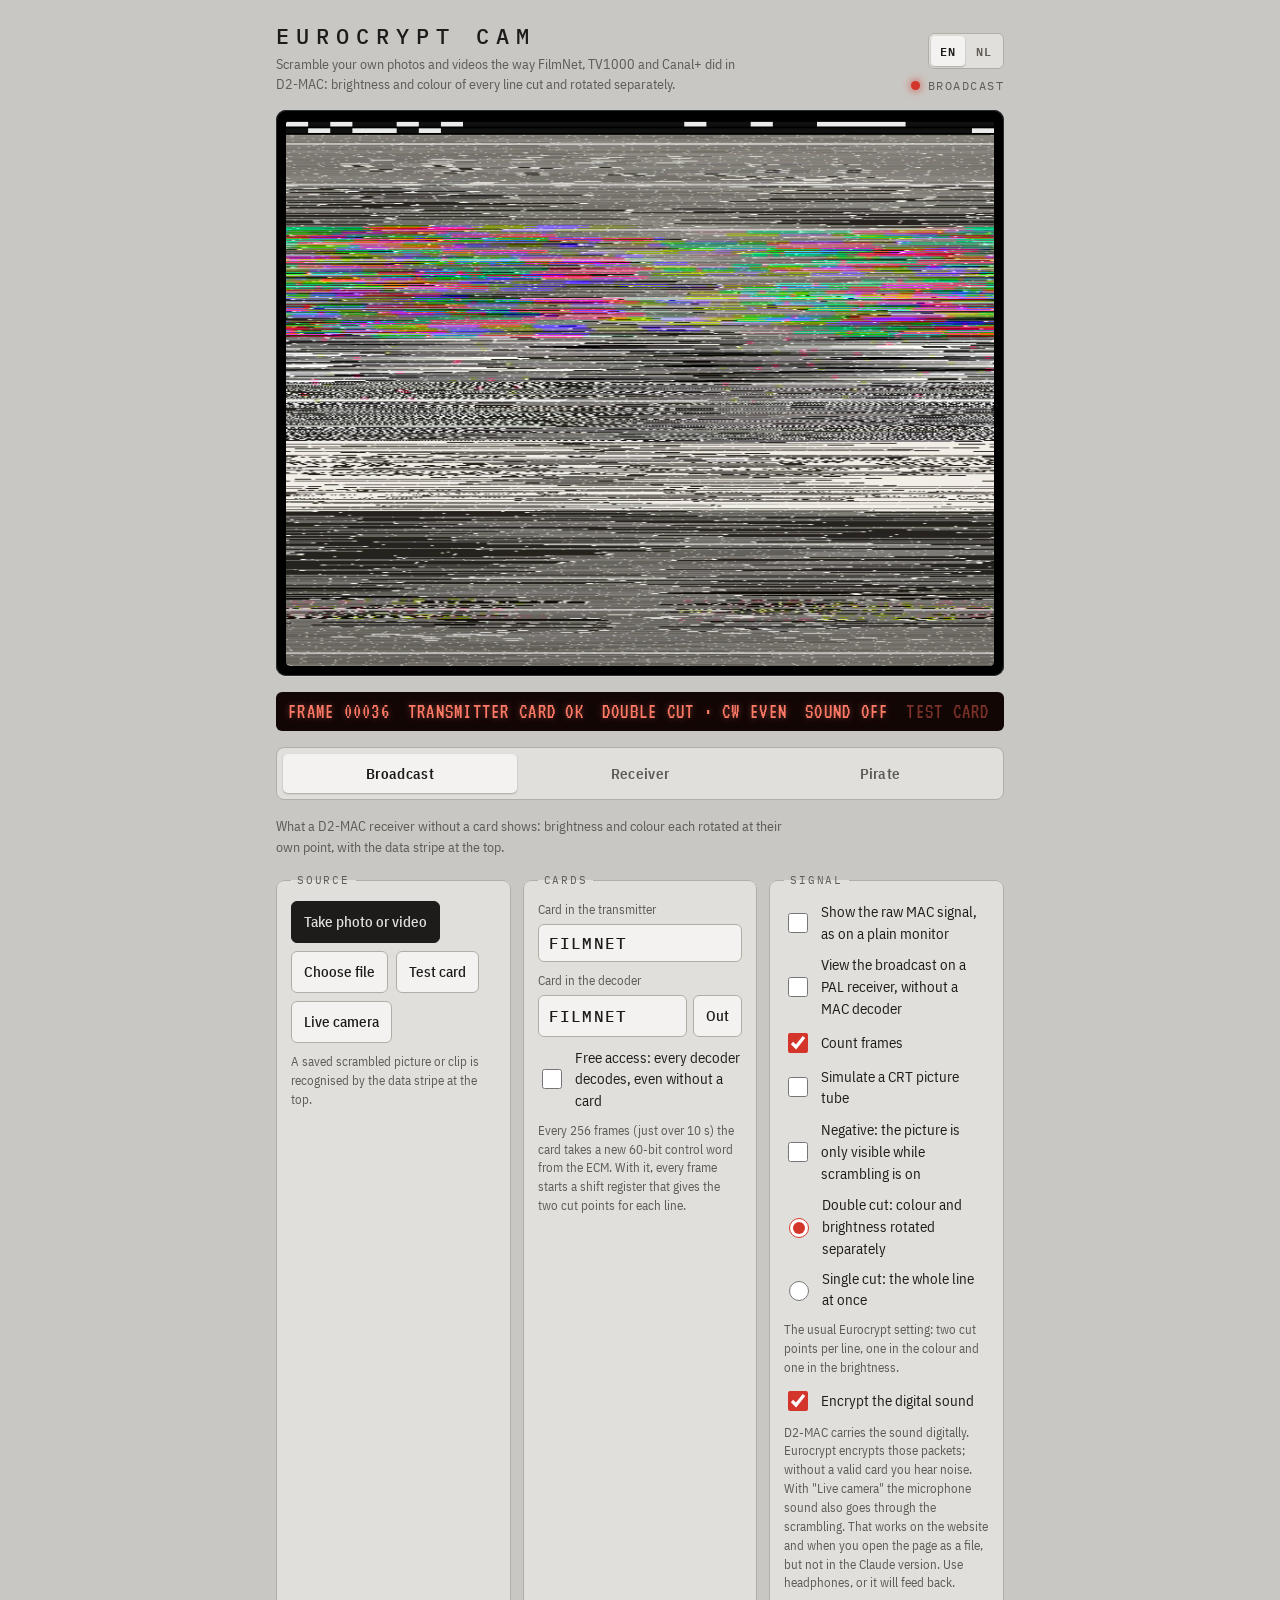
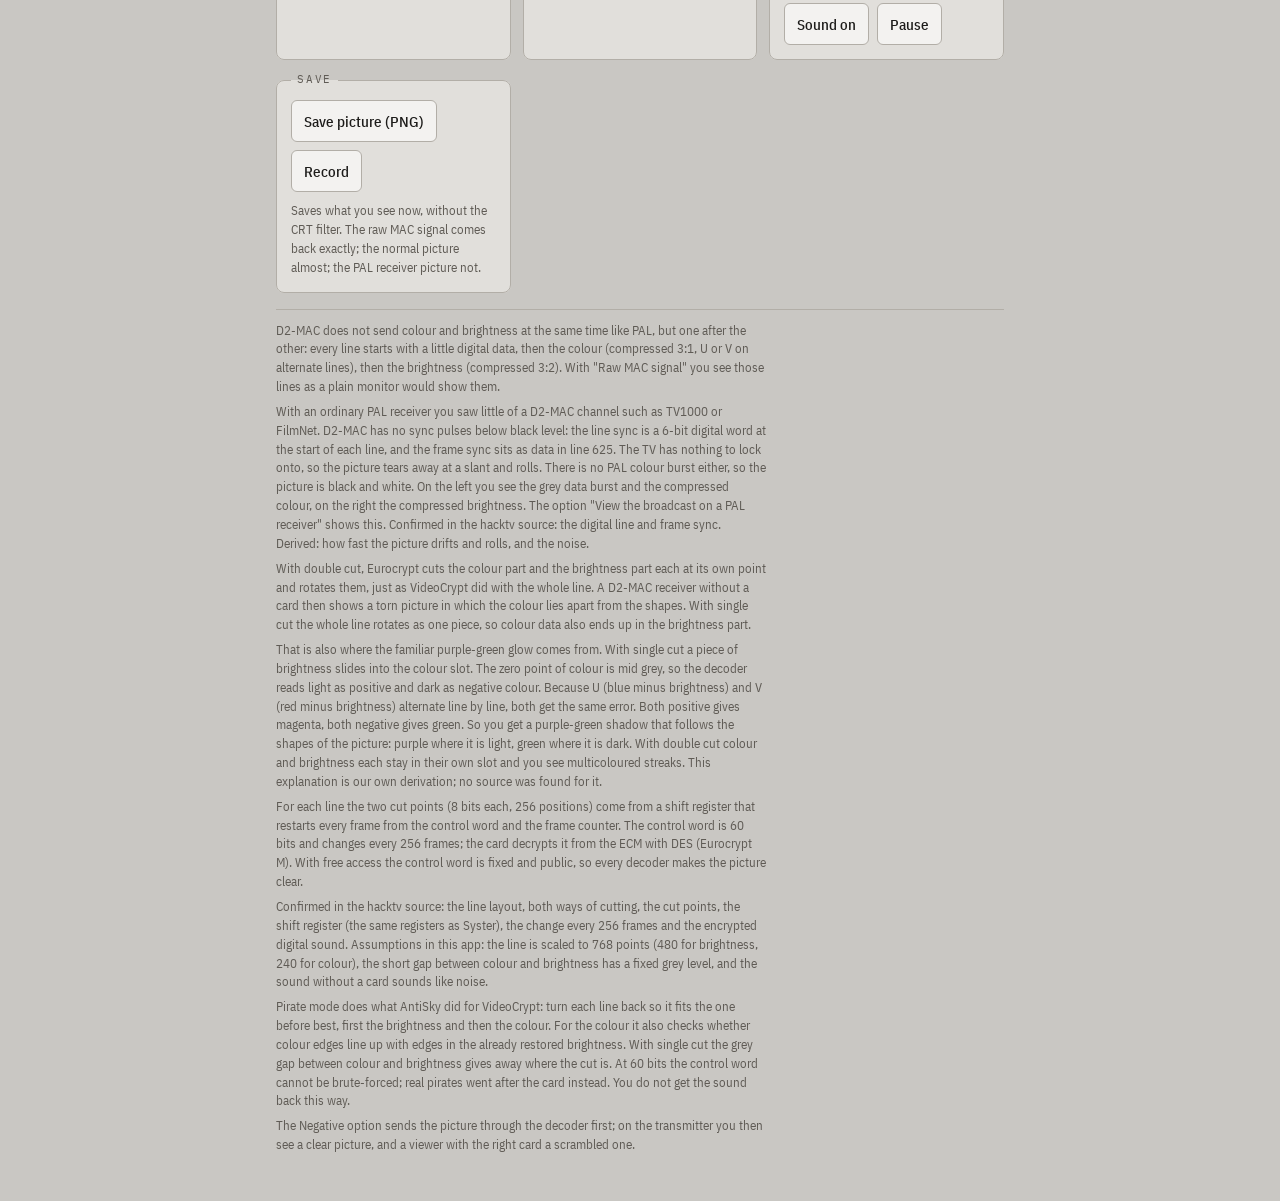
==== eurocrypt/index.html @ ce658889 "Eurocrypt: EN eerst in taalkeuze" ====
<!doctype html><html lang="nl"><head><meta charset=utf8><meta name=viewport content="width=device-width,initial-scale=1,viewport-fit=cover"><style>:root{color-scheme:light;box-sizing:border-box;padding-top:env(safe-area-inset-top,0px);padding-bottom:env(safe-area-inset-bottom,0px)}body{margin:0;padding:0;font:14px -apple-system,BlinkMacSystemFont,sans-serif;background:#fff;color:#000}img{max-width:100%}[hidden]:not([hidden=until-found i]){display:none!important}</style></head><body><link rel="icon" href="../favicon.svg">
<title>Eurocrypt Camera</title>
<link rel="preconnect" href="https://fonts.googleapis.com">
<link rel="preconnect" href="https://fonts.gstatic.com" crossorigin>
<link rel="stylesheet" href="https://fonts.googleapis.com/css2?family=IBM+Plex+Sans+Condensed:wght@400;500;600&family=IBM+Plex+Mono:wght@400;500&family=VT323&display=swap">
<style>
/* Layout: one centred column like the front of a decoder box — screen in a bezel, a display strip, then control panels. Sister of VideoCrypt, Syster and Luxcrypt Cam: same box, red display like a MAC receiver. */
:root{
  --case:#c9c7c3;        /* warm grey decoder plastic */
  --panel:#e1dfdb;
  --ink:#1d1c1a;
  --muted:#5f5b55;
  --rule:#b2aea7;
  --led:#d3352b;         /* standby LED red */
  --vfd-bg:#120605;      /* display glass */
  --vfd:#ff7a66;         /* red segments */
  --vfd-dim:#7a3128;
  --btn:#f3f2f0;
  --btn-ink:#1d1c1a;
  --focus:#2a6fdb;
  --font-ui:"IBM Plex Sans Condensed", "Arial Narrow", system-ui, sans-serif;
  --font-mono:"IBM Plex Mono", ui-monospace, Menlo, Consolas, monospace;
  --font-vfd:"VT323", "IBM Plex Mono", ui-monospace, monospace;
}
@media (prefers-color-scheme: dark){:root:not([data-theme="light"]){
  --case:#171614;--panel:#22201d;--ink:#e8e6e2;--muted:#a19c94;--rule:#3a3732;--led:#ff5d50;
  --vfd-bg:#0c0403;--vfd:#ff7a66;--vfd-dim:#6a2a22;--btn:#2d2a26;--btn-ink:#e8e6e2;--focus:#7fb0ff;color-scheme:dark}}
:root[data-theme="dark"]{
  --case:#171614;--panel:#22201d;--ink:#e8e6e2;--muted:#a19c94;--rule:#3a3732;--led:#ff5d50;
  --vfd-bg:#0c0403;--vfd:#ff7a66;--vfd-dim:#6a2a22;--btn:#2d2a26;--btn-ink:#e8e6e2;--focus:#7fb0ff;color-scheme:dark}

*{box-sizing:border-box}
body{background:var(--case);color:var(--ink);font-family:var(--font-ui);font-size:15px;line-height:1.45}
.wrap{max-width:760px;margin:0 auto;padding-inline:16px;padding-block:20px 40px;display:flex;flex-direction:column;gap:16px}
header{display:flex;align-items:flex-end;justify-content:space-between;gap:12px;flex-wrap:wrap}
.brand{display:flex;flex-direction:column;gap:2px;min-width:0}
.brand h1{margin:0;font-family:var(--font-mono);font-weight:500;font-size:22px;letter-spacing:.32em;text-transform:uppercase;text-wrap:balance}
.brand p{margin:0;color:var(--muted);font-size:14px;max-width:60ch}
.standby{display:flex;align-items:center;gap:8px;font-family:var(--font-mono);font-size:12px;letter-spacing:.12em;color:var(--muted);text-transform:uppercase}
.standby i{width:9px;height:9px;border-radius:50%;background:var(--led);box-shadow:0 0 8px var(--led)}

.bezel{background:#000;border-radius:10px;padding:10px;box-shadow:inset 0 0 0 1px #2c2f34, 0 1px 0 rgba(255,255,255,.25)}
canvas#out{display:block;width:100%;max-width:100%;aspect-ratio:768/592;height:auto;background:#000;border-radius:4px}

.vfd{background:var(--vfd-bg);color:var(--vfd);font-family:var(--font-vfd);font-size:21px;line-height:1.1;letter-spacing:.06em;
  padding:8px 12px;border-radius:6px;display:flex;flex-wrap:wrap;gap:4px 18px;text-transform:uppercase;font-variant-numeric:tabular-nums;
  text-shadow:0 0 6px rgba(255,122,102,.45)}
.vfd span{white-space:nowrap}
.vfd .dim{color:var(--vfd-dim);text-shadow:none}

.tabs{display:grid;grid-template-columns:repeat(3,1fr);gap:6px;background:var(--panel);padding:6px;border-radius:8px;border:1px solid var(--rule)}
.tabs button{appearance:none;border:0;background:transparent;color:var(--muted);font:600 15px var(--font-ui);padding:10px 6px;border-radius:5px;cursor:pointer;letter-spacing:.02em}
.tabs button[aria-selected="true"]{background:var(--btn);color:var(--ink);box-shadow:0 1px 2px rgba(0,0,0,.25)}
.hint{margin:0;color:var(--muted);font-size:14px;max-width:65ch}

.grid{display:grid;grid-template-columns:repeat(auto-fit,minmax(220px,1fr));gap:12px}
fieldset{margin:0;border:1px solid var(--rule);background:var(--panel);border-radius:8px;padding:12px 14px 14px;display:flex;flex-direction:column;gap:10px;min-width:0}
legend{font-family:var(--font-mono);font-size:11px;letter-spacing:.16em;text-transform:uppercase;color:var(--muted);padding:0 6px}
.row{display:flex;flex-wrap:wrap;gap:8px}
.btn{appearance:none;border:1px solid var(--rule);background:var(--btn);color:var(--btn-ink);font:500 15px var(--font-ui);padding:9px 12px;border-radius:6px;cursor:pointer;min-height:42px}
.btn:hover{border-color:var(--muted)}
.btn.primary{background:var(--ink);color:var(--panel);border-color:var(--ink)}
.btn[aria-pressed="true"]{background:var(--led);border-color:var(--led);color:#fff}
.btn:disabled{opacity:.5;cursor:default}
button:focus-visible,input:focus-visible,select:focus-visible,label.toggle:focus-within{outline:2px solid var(--focus);outline-offset:2px}

.card{display:flex;flex-direction:column;gap:4px}
.card label{font-size:13px;color:var(--muted)}
.slot{display:flex;gap:6px;align-items:stretch}
.slot input{flex:1;min-width:0;font:500 16px var(--font-mono);letter-spacing:.08em;text-transform:uppercase;padding:8px 10px;border-radius:6px;border:1px solid var(--rule);background:var(--btn);color:var(--ink)}
.toggle{display:flex;align-items:center;gap:10px;font-size:15px;cursor:pointer}
.toggle input{width:20px;height:20px;flex:none;accent-color:var(--led)}
.sys{display:flex;flex-direction:column;gap:8px}
.sel{font:500 15px var(--font-ui);padding:8px 10px;border-radius:6px;border:1px solid var(--rule);background:var(--btn);color:var(--ink);min-height:42px;max-width:100%}
.note{margin:0;font-size:13px;color:var(--muted)}
.note.warn{color:var(--led)}
footer{color:var(--muted);font-size:13px;border-top:1px solid var(--rule);padding-top:12px}
footer p{margin:0 0 6px;max-width:70ch}
footer a{color:inherit}
/* CRT filter: only for the eye, the canvas pixels (and so saving and recording) stay untouched */
.screen{position:relative;border-radius:4px;overflow:hidden}
.screen::after{content:"";position:absolute;inset:0;pointer-events:none;opacity:0;transition:opacity .3s}
.bezel.crt{border-radius:22px;padding:14px}
.bezel.crt .screen{border-radius:18px / 22px}
.bezel.crt canvas#out{filter:blur(.45px) contrast(1.12) saturate(1.2) brightness(1.08)}
.bezel.crt .screen::after{opacity:1;
  background:
    radial-gradient(ellipse at center, rgba(0,0,0,0) 58%, rgba(0,0,0,.55) 100%),
    linear-gradient(rgba(0,0,0,.32) 50%, rgba(0,0,0,0) 50%) 0 0 / 100% max(3px, calc(100% / 288)),
    repeating-linear-gradient(90deg, rgba(255,40,40,.07) 0 1px, rgba(40,255,40,.07) 1px 2px, rgba(40,80,255,.07) 2px 3px),
    radial-gradient(ellipse at 30% 20%, rgba(255,255,255,.10), rgba(255,255,255,0) 45%);
  animation:crtflicker 0.12s steps(2) infinite}
.screen canvas.crtgl{position:absolute;inset:0;width:100%;height:100%;display:block;border-radius:inherit}
.bezel.crtgl{border-radius:22px;padding:14px}
.bezel.crtgl .screen{border-radius:18px / 22px}
.bezel.crtgl canvas#out{visibility:hidden}
.bezel.crt.os canvas#out{transform:scale(1.124,1.098)}
.vcr{display:flex;flex-wrap:wrap;gap:6px}
.vcr .btn{flex:1 1 0;min-width:0;padding-inline:4px;font-family:var(--font-mono),system-ui,sans-serif}
.vcrpos{width:100%;accent-color:var(--led)}
.counter{margin:0;font:500 15px var(--font-mono);font-variant-numeric:tabular-nums;color:var(--ink)}
@keyframes crtflicker{50%{filter:brightness(1.04)}}
@media (prefers-reduced-motion: reduce){.bezel.crt .screen::after{animation:none}}
@media (prefers-reduced-motion: reduce){.standby i{box-shadow:none}}
.hdr-r{display:flex;flex-direction:column;align-items:flex-end;gap:8px}.lang{display:inline-flex;gap:2px;background:var(--panel);border:1px solid var(--rule);border-radius:6px;padding:2px}.lang button{appearance:none;border:0;background:transparent;color:var(--muted);font:600 12px var(--font-mono);letter-spacing:.08em;padding:5px 9px;border-radius:4px;cursor:pointer;min-height:28px}.lang button[aria-pressed="true"]{background:var(--btn);color:var(--ink);box-shadow:0 1px 2px rgba(0,0,0,.25)}.lang button:focus-visible{outline:2px solid var(--focus);outline-offset:1px}
</style>

<div class="wrap">
  <header>
    <div class="brand">
      <h1>Eurocrypt&nbsp;Cam</h1>
      <p>Scramble je eigen foto's en video's zoals FilmNet, TV1000 en Canal+ in D2-MAC: helderheid en kleur van elke lijn apart doorgeknipt en rondgedraaid.</p>
    </div>
    <div class="hdr-r"><div class="lang" role="group" aria-label="Taal / Language" data-noi18n><button type="button" data-l="en" lang="en">EN</button><button type="button" data-l="nl" lang="nl">NL</button></div><div class="standby"><i></i><span id="ledtxt">Uitzending</span></div></div>
  </header>

  <div class="bezel" id="bezel"><div class="screen"><canvas id="out" width="768" height="592" aria-label="Beeld"></canvas></div></div>

  <div class="vfd" id="vfd" aria-live="polite">
    <span id="vfdFrame">Frame 00000</span><span id="vfdCard">Kaart --</span><span id="vfdPal">Dubbele snede</span><span id="vfdSound">Geluid uit</span><span id="vfdMsg" class="dim">Testbeeld</span>
  </div>

  <div class="tabs" role="tablist" aria-label="Weergave">
    <button role="tab" id="tab-tx" aria-selected="true">Uitzending</button>
    <button role="tab" id="tab-rx" aria-selected="false">Ontvanger</button>
    <button role="tab" id="tab-crack" aria-selected="false">Piraat</button>
  </div>
  <p class="hint" id="hint"></p>

  <div class="grid">
    <fieldset>
      <legend>Bron</legend>
      <div class="row">
        <button class="btn primary" id="btnCapture">Foto of video maken</button>
        <button class="btn" id="btnPick">Bestand kiezen</button>
        <button class="btn" id="btnTest">Testbeeld</button>
        <button class="btn" id="btnLive">Live camera</button>
      </div>
      <p class="note" id="srcNote">Een opgeslagen gescrambeld beeld of filmpje wordt herkend aan de datastreep bovenin.</p>
      <input type="file" id="cap" accept="image/*,video/*" capture="environment" hidden>
      <input type="file" id="pick" accept="image/*,video/*" hidden>
    </fieldset>

    <fieldset id="fsVcr" hidden>
      <legend>Videorecorder</legend>
      <div class="vcr" role="group" aria-label="Videorecorder">
        <button class="btn" id="vcrStart" title="Naar het begin" aria-label="Naar het begin">⏮</button>
        <button class="btn" id="vcrRew" title="Terugspoelen (nog eens drukken voor sneller)" aria-label="Terugspoelen" aria-pressed="false">◀◀</button>
        <button class="btn" id="vcrBack" title="Eén beeld terug" aria-label="Eén beeld terug">◀❙</button>
        <button class="btn" id="vcrPlay" title="Afspelen" aria-label="Afspelen" aria-pressed="true">▶</button>
        <button class="btn" id="vcrPause" title="Pauze" aria-label="Pauze" aria-pressed="false">❙❙</button>
        <button class="btn" id="vcrFwd" title="Eén beeld vooruit" aria-label="Eén beeld vooruit">❙▶</button>
        <button class="btn" id="vcrFf" title="Vooruitspoelen (nog eens drukken voor sneller)" aria-label="Vooruitspoelen" aria-pressed="false">▶▶</button>
      </div>
      <input type="range" class="vcrpos" id="vcrPos" min="0" max="1000" value="0" aria-label="Positie in de video">
      <p class="counter" id="vcrTime">0:00:00 / 0:00:00</p>
    </fieldset>

    <fieldset>
      <legend>Kaarten</legend>
      <div class="card">
        <label for="txKey">Kaart in de zender</label>
        <div class="slot"><input id="txKey" value="FILMNET" autocomplete="off" spellcheck="false" maxlength="24"></div>
      </div>
      <div class="card">
        <label for="rxKey">Kaart in de decoder</label>
        <div class="slot">
          <input id="rxKey" value="FILMNET" autocomplete="off" spellcheck="false" maxlength="24">
          <button class="btn" id="btnEject" title="Kaart verwijderen">Eruit</button>
        </div>
      </div>
      <label class="toggle"><input type="checkbox" id="optFree"> Vrije toegang: elke decoder ontsleutelt, ook zonder kaart</label>
      <p class="note">De kaart haalt elke 256 beelden (ruim 10 s) een nieuw controlewoord van 60 bits uit de ECM. Daarmee start elk beeld een schuifregister dat per lijn de twee snijpunten geeft.</p>
    </fieldset>

    <fieldset>
      <legend>Signaal</legend>
      <label class="toggle"><input type="checkbox" id="optRaw"> Ruw MAC-signaal tonen, zoals op een gewone monitor</label>
      <label class="toggle"><input type="checkbox" id="optPalRx"> Uitzending bekijken op een PAL-ontvanger, zonder MAC-decoder</label>
      <label class="toggle"><input type="checkbox" id="optFrame" checked> Beelden doortellen</label>
      <label class="toggle"><input type="checkbox" id="optCrt"> CRT-beeldbuis nabootsen</label>
      <label class="toggle" id="lblOverscan" hidden><input type="checkbox" id="optOverscan" checked> Overscan: de randen en de datastreep vallen buiten beeld, zoals op een beeldbuis</label>
      <label class="toggle"><input type="checkbox" id="optNeg"> Negatief: het beeld is alleen te zien als de scrambling aan staat</label>
      <div class="sys" role="radiogroup" aria-label="Systeem">
        <label class="toggle"><input type="radio" name="sys" id="sysDouble" value="double" checked> Dubbele snede: kleur en helderheid apart rondgedraaid</label>
        <label class="toggle"><input type="radio" name="sys" id="sysSingle" value="single"> Enkele snede: de hele lijn in één keer</label>
      </div>
      <p class="note" id="sysNote"></p>
      <label class="toggle"><input type="checkbox" id="optSound" checked> Digitaal geluid versleutelen</label>
      <p class="note" id="soundNote">D2-MAC stuurt het geluid digitaal mee. Eurocrypt versleutelt die pakketjes; zonder geldige kaart hoor je ruis. Met "Live camera" gaat ook het geluid van de microfoon door de scrambling. Dat werkt op de website en als je de pagina als bestand opent, maar niet in de Claude-versie. Gebruik een koptelefoon, anders gaat het rondzingen.</p>
      <div class="row">
        <button class="btn" id="btnSound" aria-pressed="false">Geluid aan</button>
        <button class="btn" id="btnPause" aria-pressed="false">Pauze</button>
      </div>
      <div class="card" id="crackBox" hidden>
        <div class="row"><button class="btn" id="btnCrack">Kraak dit beeld</button></div>
        <p class="note">De piraat zoekt per lijn de snijpunten terug door lijnen met elkaar te vergelijken, zoals bij VideoCrypt. Het geluid krijgt hij zo niet terug.</p>
      </div>
    </fieldset>

    <fieldset id="fsSave" hidden>
      <legend>Opslaan</legend>
      <div class="row">
        <button class="btn" id="btnSave">Beeld opslaan (PNG)</button>
        <button class="btn" id="btnRec" aria-pressed="false" hidden>Opnemen</button>
      </div>
      <p class="note" id="saveNote">Slaat op wat je nu ziet, zonder CRT-filter. Het ruwe MAC-signaal komt exact terug; het gewone beeld bijna; het beeld van de PAL-ontvanger niet.</p>
    </fieldset>
  </div>

  <footer>
    <p>D2-MAC zendt kleur en helderheid niet tegelijk uit zoals PAL, maar na elkaar: elke lijn begint met een stukje digitale data, dan de kleur (samengeperst 3:1, om de lijn U of V), dan de helderheid (samengeperst 3:2). Met "Ruw MAC-signaal" zie je die lijnen zoals een gewone monitor ze zou tonen.</p>
    <p>Met een gewone PAL-ontvanger zag je van een D2-MAC-zender als TV1000 of FilmNet weinig. D2-MAC heeft geen syncpulsen onder het zwartniveau: de lijnsync is een digitaal woord van 6 bits aan het begin van elke lijn, en de beeldsync zit als data in lijn 625. De tv kan nergens op inhaken, dus het beeld scheurt schuin weg en rolt. Er is ook geen PAL-kleurburst, dus het beeld is zwart-wit. Links zie je de grijze databurst en de samengeperste kleur, rechts de samengeperste helderheid. De optie "Uitzending bekijken op een PAL-ontvanger" laat dat zien. Bevestigd in de hacktv-broncode: de digitale lijn- en beeldsync. Afgeleid: hoe snel het beeld wegloopt en rolt, en de ruis.</p>
    <p>Eurocrypt knipt bij dubbele snede het kleurdeel en het helderheidsdeel elk op een eigen punt en draait ze rond, net als VideoCrypt dat met de hele lijn deed. Een D2-MAC-ontvanger zonder kaart toont dan een gescheurd beeld waarin de kleur los van de vormen ligt. Bij enkele snede draait de hele lijn als één stuk, zodat ook kleurdata in het helderheidsdeel belandt.</p>
    <p>Daar komt ook de bekende paars-groene gloed vandaan. Bij enkele snede schuift een stuk helderheid in het kleurvak. Het nulpunt van de kleur is middengrijs, dus de decoder leest licht als positieve en donker als negatieve kleur. Omdat U (blauw min helderheid) en V (rood min helderheid) om de lijn afwisselen, krijgen ze allebei dezelfde fout. Allebei positief geeft magenta, allebei negatief groen. Zo krijg je een paars-groene schaduw die de vormen van het beeld volgt: paars op lichte plekken, groen op donkere. Bij dubbele snede blijven kleur en helderheid elk in hun eigen vak en zie je bonte strepen. Deze verklaring is een eigen afleiding; een bron heb ik er niet voor gevonden.</p>
    <p>Per lijn komen de twee snijpunten (elk 8 bits, 256 posities) uit een schuifregister dat elk beeld opnieuw begint met het controlewoord en de beeldteller. Het controlewoord is 60 bits en wisselt elke 256 beelden; de kaart ontsleutelt het uit de ECM met DES (Eurocrypt M). Bij vrije toegang is het controlewoord vast en openbaar, zodat elke decoder het beeld helder maakt.</p>
    <p>Bevestigd in de broncode van hacktv: de opbouw van de lijn, beide manieren van knippen, de snijpunten, het schuifregister (dezelfde registers als bij Syster), de wissel elke 256 beelden en het versleutelde digitale geluid. Aannames in deze app: de lijn is geschaald naar 768 punten (480 voor helderheid, 240 voor kleur), de korte overgang tussen kleur en helderheid heeft een vast grijs niveau, en het geluid zonder kaart klinkt als ruis.</p>
    <p>De Piraat-modus doet wat AntiSky deed bij VideoCrypt: elke lijn zo terugdraaien dat hij het best aansluit op de vorige, eerst de helderheid en dan de kleur. Voor de kleur kijkt hij ook of kleurranden samenvallen met randen in de al herstelde helderheid. Bij enkele snede verraadt de grijze overgang tussen kleur en helderheid waar geknipt is. Met 60 bits valt het controlewoord niet uit te proberen; echte piraten richtten zich daarom op de kaart. Het geluid krijg je zo niet terug.</p>
    <p>De optie Negatief stuurt het beeld eerst door de decoder; op de zender zie je dan een helder beeld en een kijker met de juiste kaart juist een gescrambeld beeld.</p>
  </footer>
</div>

<!--i18n--><script>
(() => {
  const D = {"Uitzending": "Broadcast", "Beeld": "Picture", "Weergave": "View", "Ontvanger": "Receiver", "Piraat": "Pirate", "Bron": "Source", "Foto of video maken": "Take photo or video", "Bestand kiezen": "Choose file", "Testbeeld": "Test card", "Live camera": "Live camera", "Een opgeslagen gescrambeld beeld of filmpje wordt herkend aan de datastreep bovenin.": "A saved scrambled picture or clip is recognised by the data stripe at the top.", "Videorecorder": "Video recorder", "Naar het begin": "Back to start", "Terugspoelen (nog eens drukken voor sneller)": "Rewind (press again for faster)", "Terugspoelen": "Rewind", "Eén beeld terug": "One frame back", "Afspelen": "Play", "Pauze": "Pause", "Verder": "Resume", "Eén beeld vooruit": "One frame forward", "Vooruitspoelen (nog eens drukken voor sneller)": "Fast forward (press again for faster)", "Vooruitspoelen": "Fast forward", "Positie in de video": "Position in the video", "Smartcards": "Smartcards", "Kaarten": "Cards", "Kaart in de zender": "Card in the transmitter", "Kaart in de ontvanger": "Card in the receiver", "Kaart in de decoder": "Card in the decoder", "Kaart verwijderen": "Remove card", "Kaart erin doen": "Insert card", "Eruit": "Out", "Erin": "In", "Signaal": "Signal", "Systeem": "System", "CRT-beeldbuis nabootsen": "Simulate a CRT picture tube", "Overscan: de randen en de datastreep vallen buiten beeld, zoals op een beeldbuis": "Overscan: the edges and the data stripe fall outside the screen, as on a picture tube", "Negatief: het beeld is alleen te zien als de scrambling aan staat": "Negative: the picture is only visible while scrambling is on", "Geluid scramblen met spectrale inversie": "Scramble the sound with spectral inversion", "Het geluid van de bron is al gescrambeld (echte oude opname)": "The source sound is already scrambled (a real old recording)", "Draaggolf voor de inversie": "Carrier for the inversion", "Geluidsversterking": "Sound restoration", "Sterkte": "Strength", "Geluid aan": "Sound on", "Geluid uit": "Sound off", "Kraak dit beeld": "Crack this picture", "Opslaan": "Save", "Beeld opslaan (PNG)": "Save picture (PNG)", "Opnemen": "Record", "Stop opname": "Stop recording", "Slaat op wat je nu ziet, zonder CRT-filter. Laad het later weer in om te ontsleutelen.": "Saves what you see now, without the CRT filter. Load it again later to decode it.", "PAL aan": "PAL on", "PAL uit": "PAL off", "Kaart --": "Card --", "Kaart OK": "Card OK", "Geen kaart": "No card", "Verkeerde kaart": "Wrong card", "Geen kaart nodig": "No card needed", "Geen signaal": "No signal", "Bron al gescrambeld": "Source already scrambled", "Geluid helder": "Sound clear", "Geluid versterkt": "Sound restored", "Geluid versleuteld": "Sound encrypted", "Geen geluid hier": "No sound here", "Tik op Pauze om af te spelen": "Tap Pause to play", "Dit bestand kan ik niet openen": "This file cannot be opened", "Live met geluid": "Live with sound", "Live": "Live", "Video": "Video", "Foto": "Photo", "Klaar": "Done", "Einde": "End", "Gekraakt": "Cracked", "Kraken mislukt": "Cracking failed", "Live camera wordt hier geblokkeerd. Gebruik \"Foto of video maken\": op een telefoon opent dat de camera.": "The live camera is blocked here. Use \"Take photo or video\": on a phone that opens the camera.", "Niet opgeslagen.": "Not saved.", "Er staat al een opslagvraag open.": "A save request is already open.", "Opslaan lukt hier niet.": "Saving does not work here.", "Opnemen wordt hier niet ondersteund.": "Recording is not supported here.", "Herstelt dun, zacht geluid van oude opnames en YouTube-video's. Bij het omkeren komt de bas uit het hoogste deel van het gescrambelde geluid, en dat deel is op videobanden en door compressie grotendeels verloren gegaan. De versterking haalt de lage en middentonen weer op en maakt het geheel luider. Voor een echte oude opname zonder datastreep: kies hem via \"Bestand kiezen\" en zet \"Het geluid van de bron is al gescrambeld\" aan. Op de Uitzending hoor je hem dan gescrambeld, in de Ontvanger (met kaart) en bij de Piraat omgedraaid. Zet daar eventueel Geluidsversterking bij.": "Restores thin, quiet sound from old recordings and YouTube videos. When the spectrum is turned back, the bass comes from the top of the scrambled sound, and that part was largely lost on videotape and through compression. The restoration lifts the low and middle tones and makes the whole louder. For a real old recording without a data stripe: choose it with \"Choose file\" and switch on \"The source sound is already scrambled\". On Broadcast you then hear it scrambled; in the Receiver (with a card) and for the Pirate it is turned back. Add Sound restoration there if needed.", "Wat een abonnee ziet. Zelfde kaart als de zender geeft een helder beeld; een andere kaart niet; zonder kaart verschijnt de bekende melding.": "What a subscriber sees. The same card as the transmitter gives a clear picture; another card does not; without a card the familiar message appears.", "Wat de piraat weet": "What the pirate knows", "Elk beeld een nieuwe volgorde": "A new order every frame", "PAL-kleurfout nabootsen": "Simulate the PAL colour error", "Beelden doortellen": "Count frames", "VideoCrypt Cam": "VideoCrypt Cam", "Scramble je eigen foto's en video's zoals Sky in 1990: elke beeldlijn geknipt op een van 256 punten en rondgedraaid.": "Scramble your own photos and videos the way Sky did in 1990: every picture line cut at one of 256 points and rotated.", "PAL-kleurdraaiing nabootsen": "Simulate the PAL colour rotation", "Elk beeld nieuwe snijpunten": "New cut points every frame", "VideoCrypt: elke lijn rondgedraaid": "VideoCrypt: every line rotated", "VideoCrypt, compressievriendelijk: blokken van 16 lijnen": "VideoCrypt, compression-friendly: blocks of 16 lines", "VideoCrypt S: lijnen gehusseld in blokken van 47": "VideoCrypt S: lines shuffled in blocks of 47", "12,51 kHz, zoals BBC Select": "12.51 kHz, as BBC Select", "Sky zond het geluid bij VideoCrypt onversleuteld uit. BBC Select draaide het spectrum om rond 12,51 kHz: lage tonen werden hoog en andersom. Met een lagere draaggolf valt alles boven die frequentie weg en klinkt het als een telefoonlijn. Met \"Live camera\" gaat ook het geluid van de microfoon door de scrambling. Dat werkt op de website en als je de pagina als bestand opent, maar niet in de Claude-versie. Gebruik een koptelefoon, anders gaat het rondzingen.": "Sky sent the sound unencrypted with VideoCrypt. BBC Select inverted the spectrum around 12.51 kHz: low tones became high and vice versa. With a lower carrier everything above that frequency is lost and it sounds like a telephone line. With \"Live camera\" the microphone sound also goes through the scrambling. That works on the website and when you open the page as a file, but not in the Claude version. Use headphones, or it will feed back.", "Doorlopend kraken": "Crack continuously", "Stop met kraken": "Stop cracking", "Hele video kraken": "Crack the whole video", "Gekraakte video afspelen": "Play cracked video", "Stop afspelen": "Stop playback", "Video gekraakt": "Video cracked", "VideoCrypt S was de variant die de BBC voor BBC Select gebruikte: geen lijnen rondgedraaid maar hele lijnen van plek gewisseld binnen blokken van 47, omdat lijnrotatie slecht tegen echo's bij antenne-ontvangst kon.": "VideoCrypt S was the variant the BBC used for BBC Select: no lines rotated, but whole lines swapped within blocks of 47, because line rotation coped badly with echoes in aerial reception.", "Het snijpunt of de lijnvolgorde komt uit een pseudo-willekeurige reeks met de kaartcode als sleutel, zoals bij de echte smartcard. Het framenummer en een kaartcontrole staan als datastreep in de bovenste lijnen, net als de VBI-data van VideoCrypt.": "The cut point or line order comes from a pseudo-random sequence keyed by the card code, as with the real smartcard. The frame number and a card check sit as a data stripe in the top lines, like VideoCrypt's VBI data.", "Net als bij echt VideoCrypt blijft het meest linkse stukje van elke lijn ongescrambeld. Op een beeldbuis-tv viel dat weg achter de rand van het scherm, maar een tv-kaart liet het zien.": "As with real VideoCrypt, the leftmost bit of each line stays unscrambled. On a CRT television it was hidden behind the edge of the screen, but a TV card showed it.", "De Piraat-modus kraakt een beeld zonder kaart door elke lijn te vergelijken met de vorige, naar de methode van Markus Kuhn (AntiSky, 1994). Voor VideoCrypt gebruikt hij ook die ongescrambelde rand: de eerste rondgedraaide pixel moet er netjes op aansluiten. Als beveiliging is dit dus niets waard.": "Pirate mode cracks a picture without a card by comparing each line with the one before, after Markus Kuhn's method (AntiSky, 1994). For VideoCrypt it also uses the unscrambled edge: the first rotated pixel has to continue it neatly. As security this is worth nothing.", "In de Piraat-modus kan de kraker ook doorlopend werken, zoals de pc-decoders met een tv-kaart rond 1995. Hij kraakt dan zo snel als de computer toelaat, een paar beelden per seconde. Hele video kraken loopt een geladen filmpje beeld voor beeld door en speelt het resultaat daarna op normale snelheid af.": "In Pirate mode the cracker can also run continuously, like the PC decoders with a TV card around 1995. It then cracks as fast as the computer allows, a few frames per second. Crack the whole video steps through a loaded clip frame by frame and then plays the result back at normal speed.", "De optie Negatief draait de rollen om. Het beeld gaat eerst door de decoder en daarna door de scrambler, die het precies weer in elkaar zet. Op de zender zie je dan het heldere beeld, zonder kaart ook. Een abonnee met de juiste kaart krijgt juist een gescrambeld beeld.": "The Negative option swaps the roles. The picture first goes through the decoder and then through the scrambler, which puts it exactly back together. On the transmitter you then see the clear picture, even without a card. A subscriber with the right card gets a scrambled picture instead.", "Het geluid van het testbeeld is een eigen herkenningsmelodie. Spectrale inversie heeft geen sleutel: de Piraat-modus draait het spectrum gewoon nog een keer om.": "The test card sound is an original ident. Spectral inversion has no key: Pirate mode simply inverts the spectrum once more.", "VC blok": "VC block", "Wat de satelliet uitzendt: elke lijn rondgedraaid, bovenin de datastreep met framenummer.": "What the satellite sends out: every line rotated, with the data stripe and frame number at the top.", "Wat een abonnee ziet. Zelfde code als de zender geeft een helder beeld; een andere code niet; geen kaart geeft de bekende melding.": "What a subscriber sees. The same code as the transmitter gives a clear picture; another code does not; no card gives the familiar message.", "Zonder kaart: de computer zoekt per lijn het snijpunt door hem met de vorige lijn te vergelijken. Werkt het best op beelden met veel structuur.": "Without a card: the computer finds the cut point of each line by comparing it with the line before. Works best on pictures with lots of structure.", "Zoals Sky het uitzond: elke lijn op een van 256 punten geknipt.": "As Sky broadcast it: every line cut at one of 256 points.", "Voor video die je wilt opnemen en later ontsleutelen. Grover beeld, makkelijker te kraken.": "For video you want to record and decode later. Coarser picture, easier to crack.", "Zoals BBC Select: hele lijnen verwisseld binnen vaste blokken van 47. Een verplaatste lijn krijgt ook een kleurfout.": "As BBC Select: whole lines swapped within fixed blocks of 47. A moved line also gets a colour error.", "Syster Cam": "Syster Cam", "Scramble je eigen foto's en video's zoals Canal+ en Premiere in de jaren 90: per veld 287 beeldlijnen door elkaar gehusseld via een buffer van 32 lijnen.": "Scramble your own photos and videos the way Canal+ and Premiere did in the 1990s: 287 picture lines per field shuffled through a 32-line buffer.", "De kaart levert het controlewoord. Daaruit volgt per veld een seed van 15 bits, en daaruit de lijnvolgorde.": "The card supplies the control word. From it follows a 15-bit seed per field, and from that the line order.", "Syster, sleuteltabel 1 (Premiere)": "Syster, key table 1 (Premiere)", "Syster, sleuteltabel 2 (Canal+ Frankrijk)": "Syster, key table 2 (Canal+ France)", "Smartcrypt: Syster plus knippen en draaien, snijpunten uit dezelfde seed": "Smartcrypt: Syster plus cut and rotate, cut points from the same seed", "Smartcrypt met sterke sleutel: snijpunten uit de kaart": "Smartcrypt with a strong key: cut points from the card", "Syster, compressievriendelijk: blokken van 16 lijnen": "Syster, compression-friendly: blocks of 16 lines", "Discret 11: elke lijn 0, 1 of 2 stappen vertraagd": "Discret 11: every line delayed by 0, 1 or 2 steps", "12,8 kHz, zoals Canal+ en Premiere": "12.8 kHz, as Canal+ and Premiere", "Syster en Discret 11 draaiden het geluid om rond 12,8 kHz: lage tonen werden hoog en andersom. Met een lagere draaggolf valt alles boven die frequentie weg en klinkt het als een telefoonlijn. Met \"Live camera\" gaat ook het geluid van de microfoon door de scrambling. Dat werkt op de website en als je de pagina als bestand opent, maar niet in de Claude-versie. Gebruik een koptelefoon, anders gaat het rondzingen.": "Syster and Discret 11 inverted the sound around 12.8 kHz: low tones became high and vice versa. With a lower carrier everything above that frequency is lost and it sounds like a telephone line. With \"Live camera\" the microphone sound also goes through the scrambling. That works on the website and when you open the page as a file, but not in the Claude version. Use headphones, or it will feed back.", "Het algoritme en de sleuteltabel": "The algorithm and the key table", "Alleen het beeld": "Only the picture", "Syster (Nagravision, analoog) verwisselt hele lijnen binnen een veld. Elk veld telt 287 gescrambelde lijnen. Een sleuteltabel van 256 waarden kiest bij elke lijn een van 32 vakjes in een buffer; de nieuwe lijn gaat erin en de lijn die er al in zat komt eruit. De tabel wordt doorlopen vanaf startpunt r met stap 2s+1. Samen zijn r en s 15 bits, dus 32.768 mogelijke volgordes per veld.": "Syster (analogue Nagravision) swaps whole lines within a field. Each field has 287 scrambled lines. A key table of 256 values picks one of 32 slots in a buffer for every line; the new line goes in and the line already there comes out. The table is walked from start point r with step 2s+1. Together r and s are 15 bits, so 32,768 possible orders per field.", "De seed is elk veld anders. Hij komt uit twee schuifregisters die elke 25 beelden opnieuw beginnen met het controlewoord van de kaart. Hier is de kaartcode de sleutel, en elke 50 beelden komt er een nieuw controlewoord, zoals in hacktv.": "The seed is different for every field. It comes from two shift registers that restart every 25 frames from the card's control word. Here the card code is the key, and every 50 frames brings a new control word, as in hacktv.", "Bij PAL verhuist alleen het beeld en blijft de kleurburst op zijn plek. Een lijn die n lijnen verschuift, krijgt daardoor een tintfout van n × 270,576°, en bij een oneven n staat de PAL-schakelaar verkeerd om. De decoder zet de lijnen terug en de kleur klopt weer.": "With PAL only the picture moves and the colour burst stays in place. A line moved by n lines therefore gets a hue error of n × 270.576°, and for odd n the PAL switch is the wrong way round. The decoder puts the lines back and the colour is right again.", "Vereenvoudigingen: echte Syster stuurt in de onderste 32 lijnen al lijnen van het volgende veld mee. Hier blijven die in hetzelfde veld, zodat elk opgeslagen beeld op zichzelf te ontsleutelen is. De onderste lijn van elk veld blijft ongescrambeld, zoals lijn 310 en 623. De datastreep bovenin staat voor de VBI-data, die in het echt op lijnen 14, 15, 327 en 328 liep met ECM's, EMM's en vlaggen zoals de sleuteltabel en de geluidsfrequentie.": "Simplifications: real Syster already sends lines of the next field in the bottom 32 lines. Here they stay in the same field, so every saved picture can be decoded on its own. The bottom line of each field stays unscrambled, like lines 310 and 623. The data stripe at the top stands for the VBI data, which in reality ran on lines 14, 15, 327 and 328 with ECMs, EMMs and flags such as the key table and the sound frequency.", "De Piraat-modus doet wat Cryptimage en Xawdecode deden: omdat de sleuteltabel bekend is, probeert hij alle 32.768 seeds per veld en kiest het gladste beeld. Met de goede seed ligt ook de verschuiving van elke lijn vast, dus hij draait de tintfout exact terug en levert een kleurenbeeld. Kies je \"Alleen het beeld\", dan gebruikt hij alleen dat de buffer 32 lijnen groot is: elke volgende lijn moet een van de 32 zijn die nog wachten, en hij kiest de lijn die het best aansluit. Op foto's klopt dan meestal 60 tot 80 procent van de lijnen; bij veel lucht of effen vlakken, en op een testbeeld met veel gelijke lijnen, veel minder.": "Pirate mode does what Cryptimage and Xawdecode did: because the key table is known, it tries all 32,768 seeds per field and picks the smoothest picture. With the right seed the shift of every line is fixed too, so it undoes the hue error exactly and delivers a colour picture. If you choose \"Only the picture\", it only uses the fact that the buffer is 32 lines deep: each next line must be one of the 32 still waiting, and it picks the line that fits best. On photos usually 60 to 80 percent of the lines are right; with lots of sky or plain areas, and on a test card with many identical lines, far fewer.", "Discret 11, de voorganger uit 1984, verschoof lijnen 0, 902 of 1804 nanoseconden naar rechts, gekozen door een schuifregister van 11 bits. 902 ns is precies vier perioden van de PAL-kleurdraaggolf, dus de kleur blijft goed. De rechterrand valt in de overscan. Met maar 2047 sleutels is hij in een oogwenk te kraken.": "Discret 11, the predecessor from 1984, shifted lines 0, 902 or 1804 nanoseconds to the right, chosen by an 11-bit shift register. 902 ns is exactly four periods of the PAL colour subcarrier, so the colour stays right. The right edge falls in the overscan. With only 2047 keys it is cracked in an instant.", "Smartcrypt is Syster met daarbovenop knippen en draaien zoals VideoCrypt. Dat bestond echt, deels: hacktv kent de optie \"Syster cut and rotate\" (intern Smartcrypt, daar nog onaf), en in de Syster-data zit een vlag die op sommige decoders knippen en draaien aanzet. Hoe de echte snijpunten werden gekozen is niet bekend; die van deze app zijn eigen werk. Voor de hardware was het bijna gratis: de decoder had de lijnen al in een geheugen staan en hoefde alleen op een ander punt te beginnen met uitlezen.": "Smartcrypt is Syster with VideoCrypt-style cut and rotate on top. It really existed, in part: hacktv has the option \"Syster cut and rotate\" (internally Smartcrypt, still unfinished there), and the Syster data carries a flag that switches on cut and rotate in some decoders. How the real cut points were chosen is not known; the ones in this app are our own. For the hardware it was almost free: the decoder already held the lines in memory and only had to start reading at a different point.", "Kraken wordt lastiger, want de piraat moet nu tegelijk de volgorde en de verschuiving van elke lijn vinden. Deze piraat vergelijkt lijnen eerst op iets wat ronddraaien niet verandert: hoe sterk elke ruimtelijke frequentie in de lijn voorkomt. Zo vindt hij de volgorde, en met de zwakke variant via alle 32.768 seeds meteen ook alle snijpunten. Bij de sterke variant zoekt hij de snijpunten daarna lijn voor lijn, zoals AntiSky bij VideoCrypt. Twee zwakke systemen op elkaar maken samen nog geen sterk systeem; dat lukt pas als ook de sleutel sterk is.": "Cracking gets harder, because the pirate now has to find the order and the shift of every line at once. This pirate first compares lines on something rotation does not change: how strongly each spatial frequency occurs in the line. That gives the order, and with the weak variant, through all 32,768 seeds, every cut point as well. With the strong variant it then finds the cut points line by line, like AntiSky did for VideoCrypt. Two weak systems stacked do not make a strong one; that only happens when the key is strong too.", "De compressievriendelijke modus is een eigen variant: blokken van 16 lijnen door een buffer van 8, zodat een opgenomen filmpje de videocompressie overleeft. De optie Negatief stuurt het beeld eerst door de decoder; op de zender zie je dan een helder beeld en een abonnee met de juiste kaart juist een gescrambeld beeld.": "The compression-friendly mode is our own variant: blocks of 16 lines through a buffer of 8, so a recorded clip survives video compression. The Negative option sends the picture through the decoder first; on the transmitter you then see a clear picture, and a subscriber with the right card a scrambled one.", "Bronnen: hacktv (fsphil, Alex James), Cryptimage, Michael Niedermayer, Fabien Sanglard, en de analyse van Markus Kuhn uit 1998.": "Sources: hacktv (fsphil, Alex James), Cryptimage, Michael Niedermayer, Fabien Sanglard, and Markus Kuhn's 1998 analysis.", "Syster blok": "Syster block", "kleur intact": "colour intact", "Wat de zender uitstuurt: de lijnen van elk veld door elkaar, bovenin de datastreep met framenummer en vlaggen.": "What the transmitter sends out: the lines of each field shuffled, with the data stripe, frame number and flags at the top.", "Zonder kaart: de computer zoekt de lijnvolgorde terug uit het beeld zelf, zoals de piratensoftware van toen.": "Without a card: the computer works out the line order from the picture itself, like the pirate software of the day.", "Zoals Premiere in Duitsland: per veld 287 lijnen gehusseld met de standaard sleuteltabel.": "As Premiere in Germany: 287 lines per field shuffled with the standard key table.", "Zoals Canal+ Frankrijk vanaf oktober 1997: dezelfde methode met een andere sleuteltabel.": "As Canal+ France from October 1997: the same method with a different key table.", "Elke lijn wordt verplaatst én op een van 256 punten doorgeknipt en rondgedraaid. Het snijpunt komt uit dezelfde seed van 15 bits als de volgorde, dus wie de seed vindt, heeft alles.": "Every line is moved and also cut at one of 256 points and rotated. The cut point comes from the same 15-bit seed as the order, so whoever finds the seed has everything.", "Zelfde methode, maar het snijpunt komt uit de sleutel van de kaart. De volgorde blijft zwak; de snijpunten moet een piraat uit het beeld halen.": "The same method, but the cut point comes from the card's key. The order stays weak; a pirate has to get the cut points from the picture.", "Voor video die je wilt opnemen en later ontsleutelen: hele blokken van 16 lijnen wisselen van plek. Grover, en makkelijker te kraken.": "For video you want to record and decode later: whole blocks of 16 lines change place. Coarser, and easier to crack.", "Zoals Canal+ in de jaren 80: lijnen blijven op hun plek maar schuiven 0, 902 of 1804 ns op. De kleur blijft goed.": "As Canal+ in the 1980s: lines stay in place but shift by 0, 902 or 1804 ns. The colour stays right.", "Luxcrypt Cam": "Luxcrypt Cam", "Scramble je eigen foto's en video's zoals RTL 4 en RTL 5 rond 1990: de lijnsync vervangen door een burst, en het hele beeld op willekeurige momenten in negatief.": "Scramble your own photos and videos the way RTL 4 and RTL 5 did around 1990: the line sync replaced by a burst, and the whole picture turned negative at random moments.", "EPROM --": "EPROM --", "EPROM's": "EPROMs", "Zender": "Station", "RTL 4: alleen sync vervangen": "RTL 4: sync replaced only", "RTL 5: sync vervangen en beeld omgekeerd": "RTL 5: sync replaced and picture inverted", "EPROM in de decoder": "EPROM in the decoder", "RTL 5 (ook Veronica en SBS 6)": "RTL 5 (also Veronica and SBS 6)", "Geen EPROM": "No EPROM", "EPROM verwijderen": "Remove EPROM", "EPROM erin doen": "Insert EPROM", "Geen smartcard: het geheim is een vaste tabel per zender in een EPROM van 8 kB (een 2764) in de decoder.": "No smartcard: the secret is a fixed table per station in an 8 kB EPROM (a 2764) in the decoder.", "Elk beeld een ander stuk van de tabel": "A different part of the table every frame", "Luxcrypt liet het geluid ongemoeid: je hoort het altijd helder, met of zonder decoder. Het systeem kon digitaal PCM-geluid meesturen, maar dat werd niet gebruikt. Met \"Live camera\" hoor je ook de microfoon; dat werkt op de website en als je de pagina als bestand opent, maar niet in de Claude-versie. Gebruik een koptelefoon, anders gaat het rondzingen.": "Luxcrypt left the sound alone: you always hear it clearly, with or without a decoder. The system could carry digital PCM sound, but that was not used. With \"Live camera\" you also hear the microphone; that works on the website and when you open the page as a file, but not in the Claude version. Use headphones, or it will feed back.", "Waar de piraat op let": "What the pirate looks at", "Het zwartniveau aan de randen van het beeld": "The black level at the edges of the picture", "Alleen de gemiddelde helderheid van het beeld": "Only the average brightness of the picture", "Luxcrypt werd rond 1990 gebruikt door RTL 4 en RTL 5 op de satelliet. Het haalde de horizontale synchronisatiepuls weg en zette er een korte burst van 4 MHz voor in de plaats. Een tv zonder decoder kan de lijnen dan niet meer vastpakken: het beeld scheurt schuin weg. De decoder zoekt de burst en zet op die plek weer een sync neer. Daar is geen sleutel voor nodig.": "Luxcrypt was used around 1990 by RTL 4 and RTL 5 on satellite. It removed the horizontal sync pulse and put a short 4 MHz burst in its place. A TV without a decoder can no longer lock onto the lines: the picture tears away at a slant. The decoder finds the burst and puts a sync back in that place. No key is needed for that.", "RTL 5 keerde daarnaast het hele beeld om, en op willekeurige momenten weer terug. Omdat het hele signaal omkeert, draait ook de PAL-kleurdraaggolf een halve slag: het beeld wordt negatief en krijgt de complementaire kleuren. Wanneer dat gebeurt, staat in een vaste tabel in een EPROM. Veronica en SBS 6 gebruikten dezelfde codering als RTL 5, dus één decoder met de RTL 5-EPROM ving ze alle drie. Er is geen smartcard en geen sleutel die wisselt.": "RTL 5 also inverted the whole picture, and switched back at random moments. Because the whole signal inverts, the PAL colour subcarrier turns half a cycle too: the picture goes negative with complementary colours. When that happens is set in a fixed table in an EPROM. Veronica and SBS 6 used the same coding as RTL 5, so one decoder with the RTL 5 EPROM received all three. There is no smartcard and no changing key.", "Bevestigd uit bronnen: de burst van 4 MHz, de inversie bij RTL 5 en niet bij RTL 4, geen smartcard, en snel volledig gekraakt met bouwschema's die rondgingen. Volgens forumleden zat de tabel in een 2764-EPROM. Aannames in deze app: hoe de tabel eruitzag (stukken van 3 tot 50 beelden normaal of negatief), hoe snel het beeld zonder sync wegloopt, en de zwarte randen van 6 pixels aan beide kanten van elke lijn.": "Confirmed from sources: the 4 MHz burst, inversion on RTL 5 and not on RTL 4, no smartcard, and quickly and completely cracked with circuit diagrams that circulated. According to forum members the table sat in a 2764 EPROM. Assumptions in this app: what the table looked like (stretches of 3 to 50 frames normal or negative), how fast the picture drifts without sync, and the 6-pixel black edges on both sides of each line.", "De Piraat-modus heeft de EPROM niet nodig. De sync haalt hij net als de decoder uit de burst. Een negatief beeld verraadt zich aan het zwartniveau: de zwarte randen van de lijnen worden wit. Kies je \"Alleen de gemiddelde helderheid\", dan gokt hij: een beeld dat overwegend licht is, is waarschijnlijk negatief. Bij een donkere scène met veel lucht of sneeuw gaat dat mis.": "Pirate mode does not need the EPROM. Like the decoder, it takes the sync from the burst. A negative picture gives itself away by the black level: the black edges of the lines turn white. If you choose \"Only the average brightness\", it guesses: a mostly bright picture is probably negative. That goes wrong with a bright scene full of sky or snow.", "Een Luxcrypt-decoder kon met een andere EPROM en wat aanpassingen ook FilmNet op de Nederlandse kabel (Cablecrypt) ontsleutelen. Hoe Cablecrypt precies werkte heb ik niet kunnen vinden; daarom zit het hier niet in.": "With a different EPROM and some changes, a Luxcrypt decoder could also decode FilmNet on Dutch cable (Cablecrypt). How Cablecrypt worked exactly could not be found, so it is not included here.", "De optie Negatief stuurt het beeld eerst door de decoder; op de zender zie je dan een helder beeld met alleen de burst schuin erdoor, en een kijker met decoder juist een gescrambeld beeld.": "The Negative option sends the picture through the decoder first; on the transmitter you then see a clear picture with only the burst running through it at a slant, and a viewer with a decoder a scrambled one.", "Geen EPROM nodig": "No EPROM needed", "Verkeerde EPROM": "Wrong EPROM", "Wat een tv zonder decoder laat zien: geen lijnsync, dus het beeld scheurt schuin weg, met de burst als grijze streep erdoorheen.": "What a TV without a decoder shows: no line sync, so the picture tears away at a slant, with the burst as a grey streak through it.", "Wat een kijker met decoder ziet. Met de EPROM van de goede zender een helder beeld; met een andere EPROM klopt de sync wel, maar springt het beeld op de verkeerde momenten naar negatief.": "What a viewer with a decoder sees. With the right station's EPROM a clear picture; with another EPROM the sync is right, but the picture jumps to negative at the wrong moments.", "Zonder decoder: de computer zoekt in elke lijn de burst en kijkt of het beeld negatief staat, zoals de zelfbouwdecoders en pc-programma's van toen.": "Without a decoder: the computer finds the burst in every line and checks whether the picture is negative, like the home-built decoders and PC programs of the day.", "RTL 4 verving alleen de sync. Zonder decoder scheurt het beeld, maar de kleuren kloppen.": "RTL 4 only replaced the sync. Without a decoder the picture tears, but the colours are right.", "RTL 5 keerde daarnaast het hele beeld om en op willekeurige momenten weer terug: negatief, met de complementaire kleuren.": "RTL 5 also inverted the whole picture and switched back at random moments: negative, with complementary colours.", "Veronica gebruikte dezelfde codering als RTL 5: een decoder met de RTL 5-EPROM ontsleutelt het ook.": "Veronica used the same coding as RTL 5: a decoder with the RTL 5 EPROM decodes it too.", "SBS 6 gebruikte dezelfde codering als RTL 5: een decoder met de RTL 5-EPROM ontsleutelt het ook.": "SBS 6 used the same coding as RTL 5: a decoder with the RTL 5 EPROM decodes it too.", "RTL 5 · inversie": "RTL 5 · inversion", "Eurocrypt Cam": "Eurocrypt Cam", "Scramble je eigen foto's en video's zoals FilmNet, TV1000 en Canal+ in D2-MAC: helderheid en kleur van elke lijn apart doorgeknipt en rondgedraaid.": "Scramble your own photos and videos the way FilmNet, TV1000 and Canal+ did in D2-MAC: brightness and colour of every line cut and rotated separately.", "Dubbele snede": "Double cut", "Enkele snede": "Single cut", "Vrije toegang: elke decoder ontsleutelt, ook zonder kaart": "Free access: every decoder decodes, even without a card", "Vrije toegang": "Free access", "De kaart haalt elke 256 beelden (ruim 10 s) een nieuw controlewoord van 60 bits uit de ECM. Daarmee start elk beeld een schuifregister dat per lijn de twee snijpunten geeft.": "Every 256 frames (just over 10 s) the card takes a new 60-bit control word from the ECM. With it, every frame starts a shift register that gives the two cut points for each line.", "Ruw MAC-signaal tonen, zoals op een gewone monitor": "Show the raw MAC signal, as on a plain monitor", "Uitzending bekijken op een PAL-ontvanger, zonder MAC-decoder": "View the broadcast on a PAL receiver, without a MAC decoder", "Dubbele snede: kleur en helderheid apart rondgedraaid": "Double cut: colour and brightness rotated separately", "Enkele snede: de hele lijn in één keer": "Single cut: the whole line at once", "Digitaal geluid versleutelen": "Encrypt the digital sound", "D2-MAC stuurt het geluid digitaal mee. Eurocrypt versleutelt die pakketjes; zonder geldige kaart hoor je ruis. Met \"Live camera\" gaat ook het geluid van de microfoon door de scrambling. Dat werkt op de website en als je de pagina als bestand opent, maar niet in de Claude-versie. Gebruik een koptelefoon, anders gaat het rondzingen.": "D2-MAC carries the sound digitally. Eurocrypt encrypts those packets; without a valid card you hear noise. With \"Live camera\" the microphone sound also goes through the scrambling. That works on the website and when you open the page as a file, but not in the Claude version. Use headphones, or it will feed back.", "De piraat zoekt per lijn de snijpunten terug door lijnen met elkaar te vergelijken, zoals bij VideoCrypt. Het geluid krijgt hij zo niet terug.": "The pirate finds the cut points of each line by comparing lines with each other, as with VideoCrypt. It does not get the sound back that way.", "Slaat op wat je nu ziet, zonder CRT-filter. Het ruwe MAC-signaal komt exact terug; het gewone beeld bijna; het beeld van de PAL-ontvanger niet.": "Saves what you see now, without the CRT filter. The raw MAC signal comes back exactly; the normal picture almost; the PAL receiver picture not.", "D2-MAC zendt kleur en helderheid niet tegelijk uit zoals PAL, maar na elkaar: elke lijn begint met een stukje digitale data, dan de kleur (samengeperst 3:1, om de lijn U of V), dan de helderheid (samengeperst 3:2). Met \"Ruw MAC-signaal\" zie je die lijnen zoals een gewone monitor ze zou tonen.": "D2-MAC does not send colour and brightness at the same time like PAL, but one after the other: every line starts with a little digital data, then the colour (compressed 3:1, U or V on alternate lines), then the brightness (compressed 3:2). With \"Raw MAC signal\" you see those lines as a plain monitor would show them.", "Met een gewone PAL-ontvanger zag je van een D2-MAC-zender als TV1000 of FilmNet weinig. D2-MAC heeft geen syncpulsen onder het zwartniveau: de lijnsync is een digitaal woord van 6 bits aan het begin van elke lijn, en de beeldsync zit als data in lijn 625. De tv kan nergens op inhaken, dus het beeld scheurt schuin weg en rolt. Er is ook geen PAL-kleurburst, dus het beeld is zwart-wit. Links zie je de grijze databurst en de samengeperste kleur, rechts de samengeperste helderheid. De optie \"Uitzending bekijken op een PAL-ontvanger\" laat dat zien. Bevestigd in de hacktv-broncode: de digitale lijn- en beeldsync. Afgeleid: hoe snel het beeld wegloopt en rolt, en de ruis.": "With an ordinary PAL receiver you saw little of a D2-MAC channel such as TV1000 or FilmNet. D2-MAC has no sync pulses below black level: the line sync is a 6-bit digital word at the start of each line, and the frame sync sits as data in line 625. The TV has nothing to lock onto, so the picture tears away at a slant and rolls. There is no PAL colour burst either, so the picture is black and white. On the left you see the grey data burst and the compressed colour, on the right the compressed brightness. The option \"View the broadcast on a PAL receiver\" shows this. Confirmed in the hacktv source: the digital line and frame sync. Derived: how fast the picture drifts and rolls, and the noise.", "Eurocrypt knipt bij dubbele snede het kleurdeel en het helderheidsdeel elk op een eigen punt en draait ze rond, net als VideoCrypt dat met de hele lijn deed. Een D2-MAC-ontvanger zonder kaart toont dan een gescheurd beeld waarin de kleur los van de vormen ligt. Bij enkele snede draait de hele lijn als één stuk, zodat ook kleurdata in het helderheidsdeel belandt.": "With double cut, Eurocrypt cuts the colour part and the brightness part each at its own point and rotates them, just as VideoCrypt did with the whole line. A D2-MAC receiver without a card then shows a torn picture in which the colour lies apart from the shapes. With single cut the whole line rotates as one piece, so colour data also ends up in the brightness part.", "Daar komt ook de bekende paars-groene gloed vandaan. Bij enkele snede schuift een stuk helderheid in het kleurvak. Het nulpunt van de kleur is middengrijs, dus de decoder leest licht als positieve en donker als negatieve kleur. Omdat U (blauw min helderheid) en V (rood min helderheid) om de lijn afwisselen, krijgen ze allebei dezelfde fout. Allebei positief geeft magenta, allebei negatief groen. Zo krijg je een paars-groene schaduw die de vormen van het beeld volgt: paars op lichte plekken, groen op donkere. Bij dubbele snede blijven kleur en helderheid elk in hun eigen vak en zie je bonte strepen. Deze verklaring is een eigen afleiding; een bron heb ik er niet voor gevonden.": "That is also where the familiar purple-green glow comes from. With single cut a piece of brightness slides into the colour slot. The zero point of colour is mid grey, so the decoder reads light as positive and dark as negative colour. Because U (blue minus brightness) and V (red minus brightness) alternate line by line, both get the same error. Both positive gives magenta, both negative gives green. So you get a purple-green shadow that follows the shapes of the picture: purple where it is light, green where it is dark. With double cut colour and brightness each stay in their own slot and you see multicoloured streaks. This explanation is our own derivation; no source was found for it.", "Per lijn komen de twee snijpunten (elk 8 bits, 256 posities) uit een schuifregister dat elk beeld opnieuw begint met het controlewoord en de beeldteller. Het controlewoord is 60 bits en wisselt elke 256 beelden; de kaart ontsleutelt het uit de ECM met DES (Eurocrypt M). Bij vrije toegang is het controlewoord vast en openbaar, zodat elke decoder het beeld helder maakt.": "For each line the two cut points (8 bits each, 256 positions) come from a shift register that restarts every frame from the control word and the frame counter. The control word is 60 bits and changes every 256 frames; the card decrypts it from the ECM with DES (Eurocrypt M). With free access the control word is fixed and public, so every decoder makes the picture clear.", "Bevestigd in de broncode van hacktv: de opbouw van de lijn, beide manieren van knippen, de snijpunten, het schuifregister (dezelfde registers als bij Syster), de wissel elke 256 beelden en het versleutelde digitale geluid. Aannames in deze app: de lijn is geschaald naar 768 punten (480 voor helderheid, 240 voor kleur), de korte overgang tussen kleur en helderheid heeft een vast grijs niveau, en het geluid zonder kaart klinkt als ruis.": "Confirmed in the hacktv source: the line layout, both ways of cutting, the cut points, the shift register (the same registers as Syster), the change every 256 frames and the encrypted digital sound. Assumptions in this app: the line is scaled to 768 points (480 for brightness, 240 for colour), the short gap between colour and brightness has a fixed grey level, and the sound without a card sounds like noise.", "De Piraat-modus doet wat AntiSky deed bij VideoCrypt: elke lijn zo terugdraaien dat hij het best aansluit op de vorige, eerst de helderheid en dan de kleur. Voor de kleur kijkt hij ook of kleurranden samenvallen met randen in de al herstelde helderheid. Bij enkele snede verraadt de grijze overgang tussen kleur en helderheid waar geknipt is. Met 60 bits valt het controlewoord niet uit te proberen; echte piraten richtten zich daarom op de kaart. Het geluid krijg je zo niet terug.": "Pirate mode does what AntiSky did for VideoCrypt: turn each line back so it fits the one before best, first the brightness and then the colour. For the colour it also checks whether colour edges line up with edges in the already restored brightness. With single cut the grey gap between colour and brightness gives away where the cut is. At 60 bits the control word cannot be brute-forced; real pirates went after the card instead. You do not get the sound back this way.", "De optie Negatief stuurt het beeld eerst door de decoder; op de zender zie je dan een helder beeld en een kijker met de juiste kaart juist een gescrambeld beeld.": "The Negative option sends the picture through the decoder first; on the transmitter you then see a clear picture, and a viewer with the right card a scrambled one.", "Zo zag je TV1000 of FilmNet op een gewone PAL-ontvanger: geen syncpulsen om op in te haken, dus het beeld scheurt en rolt, in zwart-wit.": "This is how TV1000 or FilmNet looked on an ordinary PAL receiver: no sync pulses to lock onto, so the picture tears and rolls, in black and white.", "PAL-ontvanger · geen sync": "PAL receiver · no sync", "Wat een D2-MAC-ontvanger zonder kaart laat zien: helderheid en kleur elk op een eigen punt rondgedraaid, bovenin de datastreep.": "What a D2-MAC receiver without a card shows: brightness and colour each rotated at their own point, with the data stripe at the top.", "Zonder kaart: de computer zoekt per lijn de snijpunten terug door hem met de lijn erboven te vergelijken. Het geluid blijft versleuteld.": "Without a card: the computer finds the cut points of each line by comparing it with the line above. The sound stays encrypted.", "De gewone Eurocrypt-instelling: twee snijpunten per lijn, een in de kleur en een in de helderheid.": "The usual Eurocrypt setting: two cut points per line, one in the colour and one in the brightness.", "De hele lijn, kleur en helderheid samen, op één punt rondgedraaid. Helderheid in het kleurvak geeft de bekende paars-groene gloed: paars op lichte plekken, groen op donkere.": "The whole line, colour and brightness together, rotated at one point. Brightness in the colour slot gives the familiar purple-green glow: purple where it is light, green where it is dark.", "Fantasycrypt": "Fantasycrypt", "Een scramblesysteem dat nooit heeft bestaan: elke pixel, of elk blokje, van het beeld wordt per beeld naar een andere plek gestuurd. Onkraakbaar, en precies daarom destijds onbruikbaar.": "A scrambling system that never existed: every pixel, or every little block, of the picture is sent somewhere else each frame. Uncrackable, and for exactly that reason unusable at the time.", "Pixels · digitaal": "Pixels · digital", "De kaart levert per beeld een nieuwe verdeling van alle stukjes over het beeld. Die valt niet uit te proberen.": "Every frame the card supplies a new spread of all pieces across the picture. It cannot be brute-forced.", "Korrel: hoe groot zijn de stukjes die verhuizen": "Grain: how big are the pieces that move", "Losse pixels (442.368 stukjes)": "Single pixels (442,368 pieces)", "Blokjes van 2 × 2": "Blocks of 2 × 2", "Blokjes van 4 × 4": "Blocks of 4 × 4", "Blokjes van 8 × 8": "Blocks of 8 × 8", "Blokjes van 16 × 16 (1.728 stukjes)": "Blocks of 16 × 16 (1,728 pieces)", "Hoe het signaal bij de kijker komt": "How the signal reaches the viewer", "Digitaal: elke pixel komt exact aan": "Digital: every pixel arrives exactly", "Analoge satelliet: 5 MHz, kleur 1,3 MHz, wat ruis": "Analogue satellite: 5 MHz, colour 1.3 MHz, some noise", "Via een videorecorder: 3 MHz, kleur 0,5 MHz, ruis en jitter": "Through a video recorder: 3 MHz, colour 0.5 MHz, noise and jitter", "Via YouTube: videocompressie": "Through YouTube: video compression", "Elk beeld een nieuwe verdeling": "A new spread every frame", "Geluid versleutelen": "Encrypt the sound", "Fantasycrypt versleutelt het geluid digitaal, zoals Eurocrypt: zonder geldige kaart hoor je ruis. Met \"Live camera\" hoor je ook de microfoon; dat werkt op de website en als je de pagina als bestand opent, maar niet in de Claude-versie. Gebruik een koptelefoon, anders gaat het rondzingen.": "Fantasycrypt encrypts the sound digitally, like Eurocrypt: without a valid card you hear noise. With \"Live camera\" you also hear the microphone; that works on the website and when you open the page as a file, but not in the Claude version. Use headphones, or it will feed back.", "De piraat probeert de blokjes als een legpuzzel terug te leggen, door randen te vergelijken. Alleen bij blokjes van 16 × 16 begint hij eraan.": "The pirate tries to put the blocks back like a jigsaw, by comparing edges. It only attempts blocks of 16 × 16.", "De piraat legt de blokjes als een legpuzzel, door randen te vergelijken. Alleen bij blokjes van 16 × 16 begint hij eraan.": "The pirate lays the blocks like a jigsaw, by comparing edges. It only attempts blocks of 16 × 16.", "Fantasycrypt is een bedenksel. Het neemt de twee ideeën van Syster (lijnen verplaatsen) en VideoCrypt (lijnen verschuiven) tot het uiterste door: elke pixel mag overal in het beeld terechtkomen. De verdeling komt per beeld uit de sleutel van de kaart. Een piraat kan die niet uitproberen, en in het beeld zelf zit vrijwel niets meer waar hij houvast aan heeft.": "Fantasycrypt is made up. It takes the two ideas of Syster (moving lines) and VideoCrypt (shifting lines) to the extreme: every pixel can end up anywhere in the picture. The spread comes from the card's key, every frame. A pirate cannot brute-force it, and the picture itself offers almost nothing to hold on to.", "Waarom het destijds niet bestond: een analoog kanaal kan dit niet vervoeren. Naast elkaar liggende pixels hebben niets meer met elkaar te maken, dus het signaal bestaat bijna alleen uit hoge frequenties. De satelliet laat er 5 MHz door, een videorecorder zo'n 3 MHz, en de kleur nog veel minder. Elke pixel wordt uitgesmeerd over zijn buren. De decoder zet de pixels wel terug, maar dat uitsmeren verspreidt hij als ruis over het hele beeld. Kies bij \"Hoe het signaal bij de kijker komt\" maar eens de videorecorder of YouTube.": "Why it did not exist at the time: an analogue channel cannot carry it. Neighbouring pixels no longer have anything to do with each other, so the signal consists almost entirely of high frequencies. The satellite lets 5 MHz through, a video recorder about 3 MHz, and the colour much less still. Every pixel is smeared over its neighbours. The decoder does put the pixels back, but it spreads that smearing as noise over the whole picture. Try choosing the video recorder or YouTube under \"How the signal reaches the viewer\".", "Kleur kon al helemaal niet: PAL heeft een doorlopende kleurdraaggolf nodig, en die bestaat niet meer als de pixels door elkaar liggen. Daarom heeft deze app geen PAL-kleurfout: het denkt in losse kleurcomponenten, zoals D2-MAC. Ook een volledig beeldgeheugen in elke decoder was rond 1990 nog erg duur.": "Colour was out of the question: PAL needs a continuous colour subcarrier, and that no longer exists once the pixels are mixed up. That is why this app has no PAL colour error: it works in separate colour components, like D2-MAC. A full frame memory in every decoder was also still very expensive around 1990.", "Grotere blokjes overleven het kanaal beter, maar zijn weer te kraken: met 16 × 16 is het een legpuzzel van 1.728 stukjes, en de piraat legt die door randen te vergelijken. Daar zit de afweging die echte systemen ook maakten. Lijnen hielden de bandbreedte normaal en waren daardoor uitzendbaar, maar ook kraakbaar. Pas digitale televisie, met DVB-CSA vanaf het midden van de jaren 90, loste het op: daar versleutel je gewoon de bits.": "Bigger blocks survive the channel better, but can be cracked again: at 16 × 16 it is a jigsaw of 1,728 pieces, and the pirate lays it by comparing edges. That is the trade-off real systems made too. Lines kept the bandwidth normal and were therefore broadcastable, but also crackable. Only digital television, with DVB-CSA from the mid-1990s, solved it: there you simply encrypt the bits.", "De optie Negatief stuurt het beeld eerst door de decoder; op de zender zie je dan een helder beeld en een kijker met de juiste kaart juist een gescrambeld beeld. De videorecorder en YouTube worden hier nagebootst met eenvoudige filters en een JPEG-stap, niet met echte apparatuur.": "The Negative option sends the picture through the decoder first; on the transmitter you then see a clear picture, and a viewer with the right card a scrambled one. The video recorder and YouTube are simulated here with simple filters and a JPEG step, not with real equipment.", "Wat er uitgezonden wordt: alle stukjes van het beeld door elkaar, bovenin de datastreep. Kies hieronder hoe het signaal bij de kijker komt.": "What goes out over the air: all pieces of the picture mixed up, with the data stripe at the top. Choose below how the signal reaches the viewer.", "Wat een abonnee ziet. Met de goede kaart gaat elk stukje terug naar zijn plek. Via een analoog kanaal komt er alleen ruis terug.": "What a subscriber sees. With the right card every piece goes back to its place. Through an analogue channel only noise comes back.", "Zonder kaart: de piraat probeert de blokjes als een legpuzzel te leggen. Bij losse pixels is er niets meer om op te passen.": "Without a card: the pirate tries to lay the blocks like a jigsaw. With single pixels there is nothing left to fit.", "Elke pixel apart: 442.368 stukjes per beeld. Digitaal komt alles exact terug; via een analoog kanaal blijft er alleen ruis over.": "Every pixel on its own: 442,368 pieces per frame. Digitally everything comes back exactly; through an analogue channel only noise is left.", "Blokjes van 2 × 2: iets meer samenhang, nog steeds kansloos via een analoog kanaal.": "Blocks of 2 × 2: a little more coherence, still hopeless through an analogue channel.", "Blokjes van 4 × 4: via de satelliet wordt het herkenbaar maar korrelig.": "Blocks of 4 × 4: through the satellite it becomes recognisable but grainy.", "Blokjes van 8 × 8: overleeft het kanaal redelijk; 6.912 stukjes zijn voor deze piraat te veel.": "Blocks of 8 × 8: survives the channel reasonably; 6,912 pieces are too many for this pirate.", "Blokjes van 16 × 16: goed uitzendbaar, maar ook een legpuzzel van 1.728 stukjes voor de piraat.": "Blocks of 16 × 16: broadcasts well, but is also a 1,728-piece jigsaw for the pirate.", "Onbegonnen werk": "Hopeless", "Gelegd": "Laid", "Geluid scramblen": "Scramble the sound", "12,8 kHz, zoals Canal+": "12.8 kHz, as Canal+", "Frame 00000": "Frame 00000", "Taal / Language": "Language / Taal"}, C = {"TESTBEELD · 256 SNIJPUNTEN": "TEST CARD · 256 CUT POINTS", "TESTBEELD · 32768 VOLGORDES": "TEST CARD · 32768 ORDERS", "TESTBEELD · BURST 4 MHZ": "TEST CARD · 4 MHZ BURST", "TESTBEELD · D2-MAC": "TEST CARD · D2-MAC", "TESTBEELD · ALLES DOOR ELKAAR": "TEST CARD · ALL MIXED UP", "KRAKEN...": "CRACKING...", "GEEN EPROM": "NO EPROM"}, F = {"PAL aan": "PAL on", "PAL uit": "PAL off", "kleur intact": "colour intact", "inversie": "inversion", "alleen sync": "sync only", "CW oneven": "CW odd", "CW even": "CW even", "Syster blok": "Syster block", "VC blok": "VC block", "Enkele snede": "Single cut", "Dubbele snede": "Double cut", "digitaal": "digital", "satelliet": "satellite", "video": "video", "YouTube": "YouTube", ", gemiddeld ": ", on average ", "% van de lijnen exact": "% of the lines exact", " (eerste ": " (first ", ". Speel af en zet Opnemen aan om hem te bewaren.": ". Play it and switch on Record to keep it.", " beelden/s": " frames/s"};
  const R = [["^Kraken (\\d+)%$", "Cracking $1%"], ["^Puzzelen (\\d+)%$", "Solving $1%"], ["^Zenderkaart OK$", "Transmitter card OK"], ["^Zenderkaart leeg$", "Transmitter card empty"], ["^Zender (.+)$", "Station $1"], ["^EPROM (.+) OK$", "EPROM $1 OK"], ["^Geluid omgekeerd ([\\d.,]+) kHz$", "Sound inverted $1 kHz"], ["^Opgeslagen: (.+)$", "Saved: $1"], ["^(\\d+)/(\\d+) lijnen exact$", "$1/$2 lines exact"], ["^(\\d+)/(\\d+) lijnen goed$", "$1/$2 lines right"], ["^(\\d+) exact, (\\d+) zien er goed uit \\(van (\\d+)\\)(.*)$", "$1 exact, $2 look right (of $3)$4"], ["^Y (\\d+) · C (\\d+) van (\\d+)$", "Y $1 · C $2 of $3"], ["^(\\d+)/(\\d+) blokjes goed$", "$1/$2 blocks right"], ["^(\\d+) op hun plek, (\\d+)% buren goed$", "$1 in place, $2% neighbours right"], ["^Met (\\d+) stukjes valt er voor deze piraat niets te leggen: te veel stukjes met te weinig rand\\. Hij geeft het op\\.$", "With $1 pieces there is nothing this pirate can lay: too many pieces with too little edge. It gives up."], ["^Beeld (\\d+)/(\\d+) · nog (\\d+) s$", "Frame $1/$2 · $3 s left"], ["^Afspelen (\\d+)/(\\d+)$", "Playing $1/$2"], ["^(\\d+) beelden gekraakt(.*)$", "$1 frames cracked$2"], ["^Blok (\\d+)×(\\d+) · (.+)$", "Block $1×$2 · $3"], ["^Pixels · (.+)$", "Pixels · $1"], ["^(.+) · (PAL aan|PAL uit|kleur intact|inversie|alleen sync|CW even|CW oneven)$", "$1 · $2"]].map(([p, r]) => [new RegExp(p), r]);
  const FK = Object.keys(F).sort((a, b) => b.length - a.length);
  const norm = s => s.replace(/\s+/g, ' ').trim();
  let lang = 'nl';
  try { lang = localStorage.getItem('lang') || ((navigator.language || '').toLowerCase().startsWith('nl') ? 'nl' : 'en'); } catch (e) { lang = (navigator.language || '').toLowerCase().startsWith('nl') ? 'nl' : 'en'; }
  function frag(s){
    if (!s) return s;
    const k = norm(s);
    if (D[k]) return D[k];
    if (F[k]) return F[k];
    let out = s;
    for (const f of FK) if (out.includes(f)) out = out.split(f).join(F[f]);
    return out;
  }
  function tr(s){
    const k = norm(s);
    if (!k || !/[a-zà-ü]/i.test(k)) return null;
    if (D[k] !== undefined) return D[k];
    for (const [re, rep] of R){ const m = k.match(re); if (m) return rep.replace(/\$(\d)/g, (_, i) => frag(m[+i] || '')); }
    return null;
  }
  function canvasTr(s){ if (lang !== 'en' || typeof s !== 'string') return s; return C[s] || s; }
  const P = CanvasRenderingContext2D.prototype, fT = P.fillText, sT = P.strokeText, mT = P.measureText;
  P.fillText = function (t, ...a){ return fT.call(this, canvasTr(t), ...a); };
  P.strokeText = function (t, ...a){ return sT.call(this, canvasTr(t), ...a); };
  P.measureText = function (t){ return mT.call(this, canvasTr(t)); };

  const rec = new WeakMap();            // text node -> {nl, en}
  const ATTR = ['title', 'aria-label', 'placeholder'];
  function doText(n){
    const p = n.parentNode;
    if (!p || p.nodeName === 'SCRIPT' || p.nodeName === 'STYLE' || (p.closest && p.closest('[data-noi18n]'))) return;
    const t = n.data, r = rec.get(n);
    if (lang === 'en'){
      if (r && t === r.en) return;
      const en = tr(t);
      if (en === null){ rec.delete(n); return; }
      const lead = t.match(/^\s*/)[0], trail = t.match(/\s*$/)[0], v = lead + en + trail;
      rec.set(n, { nl: t, en: v });
      if (v !== t) n.data = v;
    } else if (r && t === r.en){ n.data = r.nl; rec.delete(n); }
  }
  function doAttrs(el){
    for (const a of ATTR){
      if (!el.hasAttribute(a)) continue;
      const v = el.getAttribute(a), key = 'i18n' + a.replace(/-/g, ''), o = el.dataset[key + 'Nl'], e = el.dataset[key + 'En'];
      if (lang === 'en'){
        if (e !== undefined && v === e) continue;
        const en = tr(v); if (en === null) continue;
        el.dataset[key + 'Nl'] = v; el.dataset[key + 'En'] = en; el.setAttribute(a, en);
      } else if (e !== undefined && v === e && o !== undefined){ el.setAttribute(a, o); }
    }
  }
  function walk(root){
    if (root.nodeType === 3){ doText(root); return; }
    if (root.nodeType !== 1 && root.nodeType !== 9) return;
    if (root.nodeType === 1) doAttrs(root);
    const w = document.createTreeWalker(root, NodeFilter.SHOW_ELEMENT | NodeFilter.SHOW_TEXT);
    let n; while ((n = w.nextNode())){ if (n.nodeType === 3) doText(n); else doAttrs(n); }
  }
  const mo = new MutationObserver(ms => {
    for (const m of ms){
      if (m.type === 'characterData') doText(m.target);
      else if (m.type === 'attributes') doAttrs(m.target);
      else m.addedNodes.forEach(walk);
    }
  });
  function paintButtons(){
    document.querySelectorAll('.lang button').forEach(b => b.setAttribute('aria-pressed', String(b.dataset.l === lang)));
  }
  function setLang(l){
    lang = l === 'en' ? 'en' : 'nl';
    try { localStorage.setItem('lang', lang); } catch (e) {}
    document.documentElement.lang = lang;
    walk(document.body);
    paintButtons();
    try { if (typeof window.drawTestCard === 'function') window.drawTestCard(); } catch (e) {}
    try { window.dispatchEvent(new CustomEvent('langchange', { detail: lang })); } catch (e) {}
  }
  window.I18N = { tr, setLang, get lang(){ return lang; } };
  function init(){
    document.querySelectorAll('.lang button').forEach(b => b.addEventListener('click', () => setLang(b.dataset.l)));
    document.documentElement.lang = lang;
    walk(document.body);
    paintButtons();
    mo.observe(document.body, { subtree: true, childList: true, characterData: true, attributes: true, attributeFilter: ATTR });
  }
  if (document.body) init(); else document.addEventListener('DOMContentLoaded', init);
})();

</script><!--/i18n-->
<script>
/* CORE START */
const W = 768, H = 592, BAR = 16, ROWS = 576;   // 16 data lines on top, then 576 lines of MAC signal
// one MAC line, scaled from the 1296 samples of hacktv: data burst, clamp, colour difference, gap, luminance
const DB = 32, C0 = 40, CL = 240, L0 = 288, LL = 480, SPANL = W - C0;
const SYNC = 0xA5, SYNC2 = 0x5A, BLACK = 0xFF000000;
const CW_MASK = (1n << 60n) - 1n, CW_FREE = CW_MASK;   // free access: a fixed, public control word

function mkImg(w = W, h = H){ return typeof ImageData !== 'undefined' ? new ImageData(w, h) : { width: w, height: h, data: new Uint8ClampedArray(w * h * 4) }; }
function keyHash(s){
  let h = 0x811c9dc5;
  const b = new TextEncoder().encode(String(s).trim().toUpperCase());
  for (const x of b){ h ^= x; h = Math.imul(h, 0x01000193) >>> 0; }
  return h >>> 0;
}
function fmix(h){ h ^= h >>> 16; h = Math.imul(h, 0x85ebca6b); h ^= h >>> 13; h = Math.imul(h, 0xc2b2ae35); h ^= h >>> 16; return h >>> 0; }
function checkBits(kh){ return kh & 0x1f; }
const grey = v => (0xFF000000 | (v << 16) | (v << 8) | v) >>> 0;

// the card: a new 60-bit control word every 256 frames (in reality decrypted from the ECM)
function cwFor(kh, period){
  const a = fmix(kh ^ Math.imul(period + 1, 0x9E3779B1)), b = fmix(a ^ 0x27d4eb2f ^ Math.imul(period + 3, 0x85EBCA77));
  return ((BigInt(a) << 28n) ^ BigInt(b)) & CW_MASK;
}
// CA PRBS2 of hacktv: reset each frame from CW xor the frame counter (8 times, alternately inverted), 16 bits per line
function lineCodes(cw, frame){
  const fcnt = BigInt((frame - 1) & 0xFF), w16 = ((fcnt ^ 0xFFn) << 8n) | fcnt;
  const iw = ((w16 | (w16 << 16n) | (w16 << 32n) | (w16 << 48n)) ^ cw) & CW_MASK;
  let sr3 = Number(iw & 0x7FFFFFFFn), sr4 = Number((iw >> 31n) & 0x1FFFFFFFn);
  const codes = new Uint16Array(626);
  for (let L = 1; L <= 625; L++){
    let code = 0;
    for (let i = 0; i < 16; i++){
      let a = 0; for (let k = 0; k < 5; k++) a |= ((sr4 >>> (28 - k)) & 1) << k;
      if (a === 31) a = 30;
      code = (code >>> 1) | (((sr3 >>> (30 - a)) & 1) << 15);
      sr3 = ((sr3 >>> 1) ^ (sr3 & 1 ? 0x7BB88888 : 0)) >>> 0;
      sr4 = ((sr4 >>> 1) ^ (sr4 & 1 ? 0x17A2C100 : 0)) >>> 0;
    }
    codes[L] = code;
  }
  return codes;
}
// MAC line number -> our picture row (top field 24..310, bottom field 336..622), as in hacktv
function rowOfLine(L){ return L >= 24 && L <= 310 ? (L - 24) * 2 + 2 : L >= 336 && L <= 622 ? (L - 336) * 2 + 1 : -1; }
// hacktv cut points scaled: colour 282+k in 229..580, luminance 682+2k in 586..1285, single cut 282+k in 230..1285
const cutC = k => Math.round((53 + k) * CL / 352);
const cutY = k => Math.round((96 + 2 * k) * LL / 700);
const cutS = k => Math.round((52 + k) * SPANL / 1056);
const planCache = new Map();
function planFor(kh, frame, single, free){
  const key = `${kh}|${frame}|${single}|${free}`;
  if (planCache.has(key)) return planCache.get(key);
  const cw = free ? CW_FREE : cwFor(kh, frame >> 8);
  const codes = lineCodes(cw, frame), kc = new Int16Array(ROWS).fill(-1), ky = new Int16Array(ROWS).fill(-1);
  for (let L = 1; L <= 625; L++){ const r = rowOfLine(L); if (r >= 0 && r < ROWS){ kc[r] = codes[L] >> 8; ky[r] = codes[L] & 0xFF; } }
  const plan = { single, kc, ky };
  if (planCache.size > 200) planCache.clear();
  planCache.set(key, plan);
  return plan;
}

// ---- picture <-> MAC multiplex ----
const compOf = r => (r >> 1) & 1;               // colour difference alternates per field line: 1 = U (Cb), 0 = V (Cr)
// pic: 480x576 RGB picture -> MAC signal rows (grey levels) in a W x H image
function encodeMux(pic, frame){
  const p = pic.data, out = mkImg(), o32 = new Uint32Array(out.data.buffer);
  for (let r = 0; r < ROWS; r++){
    const o = (BAR + r) * W, rp = r * LL * 4, uv = compOf(r);
    for (let x = 0; x < DB; x++){ const h = fmix(Math.imul(frame + 1, 0x9E3779B1) ^ Math.imul(r + 1, 0x85EBCA77) ^ (x >> 1)); o32[o + x] = grey([40, 128, 216][h % 3]); }
    o32.fill(grey(128), o + DB, o + C0); o32.fill(grey(128), o + C0 + CL, o + L0);
    for (let x = 0; x < LL; x++){ const q = rp + x * 4; o32[o + L0 + x] = grey(Math.round(0.299 * p[q] + 0.587 * p[q + 1] + 0.114 * p[q + 2])); }
    for (let c = 0; c < CL; c++){
      let s = 0;
      for (let t = 0; t < 2; t++){ const q = rp + (2 * c + t) * 4, Y = 0.299 * p[q] + 0.587 * p[q + 1] + 0.114 * p[q + 2]; s += uv ? 0.564 * (p[q + 2] - Y) : 0.713 * (p[q] - Y); }
      o32[o + C0 + c] = grey(Math.max(0, Math.min(255, Math.round(128 + s / 2))));
    }
  }
  return out;
}
// MAC signal -> 480x576 RGB picture: luminance as is, colour stretched back and the other component taken from the line above
function decodeMux(mux){
  const m = mux.data, pic = mkImg(LL, ROWS), d = pic.data;
  const C = (r, x) => m[((BAR + r) * W + C0 + x) * 4] - 128;
  for (let r = 0; r < ROWS; r++){
    const r2 = r >= 2 ? r - 2 : r + 2, uvHere = compOf(r);
    for (let x = 0; x < LL; x++){
      const Y = m[((BAR + r) * W + L0 + x) * 4];
      const fx = Math.max(0, (x - 0.5) / 2), x0 = Math.floor(fx), x1 = Math.min(CL - 1, x0 + 1), f = fx - x0;
      const a = C(r, x0) * (1 - f) + C(r, x1) * f, b = C(r2, x0) * (1 - f) + C(r2, x1) * f;
      const U = uvHere ? a : b, V = uvHere ? b : a;
      const q = (r * LL + x) * 4;
      const R = Y + V / 0.713, B = Y + U / 0.564;
      d[q] = R; d[q + 1] = (Y - 0.299 * R - 0.114 * B) / 0.587; d[q + 2] = B; d[q + 3] = 255;
    }
  }
  return pic;
}

// ---- scrambling: cut and rotate inside the colour part, the luminance part, or the whole span ----
function rot(a32, start, len, c, dir){
  if (!c) return;
  const seg = a32.slice(start, start + len);
  if (dir > 0){ a32.set(seg.subarray(c), start); a32.set(seg.subarray(0, c), start + len - c); }
  else { a32.set(seg.subarray(len - c), start); a32.set(seg.subarray(0, len - c), start + c); }
}
function applyPlan(src, plan, dir){
  const out = mkImg(); out.data.set(src.data);
  const o32 = new Uint32Array(out.data.buffer);
  for (let r = 0; r < ROWS; r++){
    if (plan.kc[r] < 0) continue;
    const o = (BAR + r) * W;
    if (plan.single) rot(o32, o + C0, SPANL, cutS(plan.kc[r]), dir);
    else { rot(o32, o + C0, CL, cutC(plan.kc[r]), dir); rot(o32, o + L0, LL, cutY(plan.ky[r]), dir); }
  }
  return out;
}
const scrambleMux = (mux, plan) => applyPlan(mux, plan, 1);
const unscrambleMux = (mux, plan) => applyPlan(mux, plan, -1);

// data lines: word A = sync, frame number, card check, single cut, free access, raw signal; word B = sync, sound scrambled
function writeBar(d, info){
  const a = ((SYNC << 24) | ((info.frame & 0xffff) << 8) | ((info.check & 0x1f) << 3) | (info.single ? 4 : 0) | (info.free ? 2 : 0) | (info.raw ? 1 : 0)) >>> 0;
  const b = ((SYNC2 << 24) | (info.sound ? 1 : 0)) >>> 0;
  const bw = W / 32;
  for (let r = 0; r < BAR; r++) for (let x = 0; x < W; x++){
    const word = r >= 2 && r <= 6 ? a : r >= 9 && r <= 13 ? b : -1;
    const v = word === -1 ? 0 : (((word >>> (31 - Math.floor(x / bw))) & 1) ? 235 : 16);
    const p = (r * W + x) * 4; d[p] = d[p + 1] = d[p + 2] = v; d[p + 3] = 255;
  }
}
function readWord(d, r){
  const bw = W / 32; let bits = 0;
  for (let b = 0; b < 32; b++){
    let s = 0, n = 0;
    for (let x = b * bw + 6; x < b * bw + bw - 6; x++){ const p = (r * W + x) * 4; s += 0.299 * d[p] + 0.587 * d[p + 1] + 0.114 * d[p + 2]; n++; }
    const m = s / n;
    if (m > 75 && m < 175) return null;
    bits = (bits << 1) | (m >= 125 ? 1 : 0);
  }
  return bits >>> 0;
}
function readBar(d){
  const a = readWord(d, 4);
  if (a === null || (a >>> 24) !== SYNC) return null;
  const b = readWord(d, 11), okB = b !== null && (b >>> 24) === SYNC2;
  return { frame: (a >>> 8) & 0xffff, check: (a >>> 3) & 0x1f, single: !!(a & 4), free: !!(a & 2), raw: !!(a & 1), sound: okB && !!(b & 1) };
}

// ---- the pirate: per line the cut that makes it fit the line above best (Viterbi, like AntiSky for VideoCrypt) ----
function viterbi(n, K, pair, unary){
  let cost = new Float64Array(K), next = new Float64Array(K); const back = new Uint16Array(n * K);
  for (let k = 0; k < K; k++) cost[k] = unary ? unary(0, k) : 0;
  for (let u = 1; u < n; u++){
    for (let k = 0; k < K; k++){
      let best = Infinity, bi = 0;
      for (let kp = 0; kp < K; kp++){ const v = cost[kp] + pair(u - 1, kp, k); if (v < best){ best = v; bi = kp; } }
      next[k] = best + (unary ? unary(u, k) : 0); back[u * K + k] = bi;
    }
    [cost, next] = [next, cost];
  }
  const path = new Int32Array(n); let k = 0, bv = Infinity;
  for (let i = 0; i < K; i++) if (cost[i] < bv){ bv = cost[i]; k = i; }
  for (let u = n - 1; u >= 0; u--){ path[u] = k; if (u > 0) k = back[u * K + k]; }
  return path;
}
// cost table for two rotated segments a and b: mean |A[u] - B[u + d]| for every relative shift d
function shiftCosts(m, ra, rb, start, len, step){
  const A = new Float32Array(len), B = new Float32Array(len), out = new Float32Array(len);
  for (let x = 0; x < len; x++){ A[x] = m[((BAR + ra) * W + start + x) * 4]; B[x] = m[((BAR + rb) * W + start + x) * 4]; }
  for (let d = 0; d < len; d++){ let s = 0, n = 0; for (let u = 0; u < len; u += step){ s += Math.abs(A[u] - B[(u + d) % len]); n++; } out[d] = s / n; }
  return out;
}
async function crackChain(mux, rows, start, len, cutFn, step, prog, p0, p1, unary){
  const m = mux.data, n = rows.length, tabs = [];
  for (let i = 0; i + 1 < n; i++){ tabs.push(shiftCosts(m, rows[i], rows[i + 1], start, len, step)); if (prog && i % 48 === 0) await prog(p0 + (p1 - p0) * 0.7 * i / n); }
  const cuts = Array.from({ length: 256 }, (_, k) => cutFn(k));
  // clear_a[x] = A[x - ca], clear_b[x] = B[x - cb]: compare A[u] with B[u + ca - cb]
  const path = viterbi(n, 256, (u, ka, kb) => tabs[u][(((cuts[ka] - cuts[kb]) % len) + len) % len], unary);
  if (prog) await prog(p1);
  return path;
}
async function crack(mux, single, prog){
  const plan = { single, kc: new Int16Array(ROWS).fill(-1), ky: new Int16Array(ROWS).fill(-1) };
  const rows = []; for (let L = 1; L <= 625; L++){ const r = rowOfLine(L); if (r >= 0 && r < ROWS) rows.push(r); }
  rows.sort((a, b) => a - b);
  const m = mux.data, at = (r, x) => m[((BAR + r) * W + x) * 4];
  if (single){
    // the flat grey gap between colour and luminance has to land back in its place
    const gapCost = (i, k) => { const c = cutS(k); let s = 0; for (let g = 0; g < L0 - C0 - CL; g++) s += Math.abs(at(rows[i], C0 + (CL + g - c + SPANL) % SPANL) - 128); return s; };
    const path = await crackChain(mux, rows, C0, SPANL, cutS, 3, prog, 0, 1, gapCost);
    rows.forEach((r, i) => { plan.kc[r] = path[i]; });
    return plan;
  }
  const py = await crackChain(mux, rows, L0, LL, cutY, 2, prog, 0, 0.6);
  rows.forEach((r, i) => { plan.ky[r] = py[i]; });
  // colour: one chain per component (U lines and V lines), each line compared with the nearest line above of the same kind,
  // and colour edges should fall where the (already repaired) luminance has edges
  const edgeY = new Map();
  for (const r of rows){
    const c = cutY(plan.ky[r]), e = new Float32Array(CL);
    const Yc = x => at(r, L0 + ((x - c) % LL + LL) % LL);
    for (let x = 0; x + 1 < CL; x++) e[x] = Math.abs(Yc(2 * x + 2) + Yc(2 * x + 3) - Yc(2 * x) - Yc(2 * x + 1)) / 2;
    edgeY.set(r, e);
  }
  for (const comp of [0, 1]){
    const cr = rows.filter(r => compOf(r) === comp);
    const align = new Float32Array(cr.length * 256);
    cr.forEach((r, i) => {
      const e = edgeY.get(r), C = new Float32Array(CL);
      for (let x = 0; x < CL; x++) C[x] = at(r, C0 + x);
      for (let k = 0; k < 256; k++){
        const c = cutC(k); let s = 0;
        for (let x = 0; x + 1 < CL; x++){ const a = C[((x - c) % CL + CL) % CL], b = C[((x + 1 - c) % CL + CL) % CL]; s += Math.abs(b - a) * e[x]; }
        align[i * 256 + k] = -s / (CL * 40);
      }
    });
    const pc = await crackChain(mux, cr, C0, CL, cutC, 1, prog, 0.6 + comp * 0.2, 0.8 + comp * 0.2, (i, k) => align[i * 256 + k]);
    cr.forEach((r, i) => { plan.kc[r] = pc[i]; });
  }
  return plan;
}
function planScore(a, b){
  let okY = 0, okC = 0, tot = 0;
  // compare the cut in pixels: after scaling, neighbouring codes can land on the same pixel and are then equivalent
  const cc = a.single ? cutS : cutC;
  for (let r = 0; r < ROWS; r++){ if (a.kc[r] < 0) continue; tot++; if (cc(a.kc[r]) === cc(b.kc[r])) okC++; if (a.single || cutY(a.ky[r]) === cutY(b.ky[r])) okY++; }
  return { okY, okC, tot };
}
/* CORE END */

// ---------------- page ----------------
const out = document.getElementById('out');
const octx = out.getContext('2d');
const srcC = document.createElement('canvas'); srcC.width = W; srcC.height = H;
const sctx = srcC.getContext('2d', { willReadFrequently: true });
const picC = document.createElement('canvas'); picC.width = LL; picC.height = ROWS;   // the 480 x 576 picture the MAC signal carries
const pctx = picC.getContext('2d', { willReadFrequently: true });
const barImg = new ImageData(W, BAR);
const $ = id => document.getElementById(id);

const state = {
  view: 'tx', paused: false, frame: 0,
  source: 'test', image: null, video: null, stream: null,
  channel: mkImg(), chInfo: null, chTrue: null, sourceScrambled: false,
  crack: null, cracking: false, msg: 'Testbeeld'
};

// ---- test card ----
const CX = W / 2, CY = BAR + 288;
const card = document.createElement('canvas'); card.width = W; card.height = H;
function drawTestCard(){
  const c = card.getContext('2d');
  const bg = c.createLinearGradient(0, 0, W, H); bg.addColorStop(0, '#949088'); bg.addColorStop(1, '#5d5a55'); c.fillStyle = bg; c.fillRect(0, 0, W, H);
  c.strokeStyle = 'rgba(255,255,255,.55)'; c.lineWidth = 2;
  const gaps = [34, 47, 39, 52, 36, 44, 49, 33, 41, 55, 38, 46, 35, 50, 43, 37];   // irregular grid
  for (let x = 6, i = 0; x <= W; x += gaps[i++ % gaps.length]){ c.beginPath(); c.moveTo(x, 0); c.lineTo(x, H); c.stroke(); }
  for (let y = BAR + 10, i = 5; y <= H; y += gaps[i++ % gaps.length]){ c.beginPath(); c.moveTo(0, y); c.lineTo(W, y); c.stroke(); }
  c.save(); c.beginPath(); c.arc(CX, CY, 236, 0, Math.PI * 2); c.clip();
  c.fillStyle = '#25231f'; c.fillRect(0, 0, W, H);
  const bars = ['#bfbfbf', '#bfbf00', '#00bfbf', '#00bf00', '#bf00bf', '#bf0000', '#0000bf'];
  bars.forEach((col, i) => { c.fillStyle = col; c.fillRect(CX - 200 + i * 400 / 7, CY - 190, 400 / 7 + 0.5, 120); });
  for (let i = 0; i < 8; i++){ const v = Math.round(i * 255 / 7); c.fillStyle = `rgb(${v},${v},${v})`; c.fillRect(CX - 200 + i * 50, CY - 70, 50, 50); }
  [2, 3, 4, 6, 8, 12].forEach((p, i) => { for (let x = 0; x < 66; x++){ c.fillStyle = (Math.floor(x / (p / 2)) % 2) ? '#f2f2f2' : '#101010'; c.fillRect(CX - 198 + i * 66 + x, CY - 20, 1, 64); } });
  c.fillStyle = '#f4efe6'; c.fillRect(CX - 200, CY + 44, 400, 76);
  c.restore();
  c.strokeStyle = '#f2f2f2'; c.lineWidth = 4; c.beginPath(); c.arc(CX, CY, 236, 0, Math.PI * 2); c.stroke();
  c.lineWidth = 3; c.beginPath(); c.moveTo(CX - 270, CY); c.lineTo(CX + 270, CY); c.moveTo(CX, CY - 270); c.lineTo(CX, CY + 236); c.stroke();
  c.fillStyle = '#1c1a17'; c.font = '600 32px "IBM Plex Mono", ui-monospace, monospace'; c.textAlign = 'center';
  c.fillText('EUROCRYPT CAM', CX, CY + 82);
  c.font = '500 16px "IBM Plex Mono", ui-monospace, monospace'; c.fillText('TESTBEELD · D2-MAC', CX, CY + 108);
  [[44, BAR + 40], [W - 44, BAR + 40], [44, H - 44], [W - 44, H - 44]].forEach(([x, y]) => { c.fillStyle = '#d9d9d9'; c.beginPath(); c.arc(x, y, 18, 0, Math.PI * 2); c.fill(); c.fillStyle = '#2b2925'; c.beginPath(); c.arc(x, y, 8, 0, Math.PI * 2); c.fill(); });
}
drawTestCard();
if (document.fonts && document.fonts.ready) document.fonts.ready.then(drawTestCard).catch(() => {});
function drawTest(){
  sctx.drawImage(card, 0, 0);
  const t = new Date(), hh = String(t.getHours()).padStart(2, '0'), mm = String(t.getMinutes()).padStart(2, '0'), ss = String(t.getSeconds()).padStart(2, '0');
  sctx.fillStyle = '#0d0c0a'; sctx.fillRect(CX - 89, BAR + 491, 178, 44);   // same place and size as in VideoCrypt Cam, inside the safe area
  sctx.fillStyle = '#ffd35a'; sctx.font = '500 31px "IBM Plex Mono", ui-monospace, monospace'; sctx.textAlign = 'center';
  sctx.fillText(`${hh}:${mm}:${ss}`, CX, BAR + 525);
  const a = (Date.now() / 1000) * Math.PI;      // a moving hand so frames differ
  sctx.strokeStyle = '#ff6a3d'; sctx.lineWidth = 6; sctx.beginPath(); sctx.moveTo(CX, CY); sctx.lineTo(CX + Math.cos(a) * 170, CY + Math.sin(a) * 170); sctx.stroke();
}
function drawCover(el, ew, eh){
  if (!ew || !eh) return false;
  const s = Math.max(W / ew, H / eh), dw = ew * s, dh = eh * s;
  sctx.fillStyle = '#000'; sctx.fillRect(0, 0, W, H);
  sctx.imageSmoothingEnabled = !(ew === W && eh === H);
  sctx.drawImage(el, (W - dw) / 2, (H - dh) / 2, dw, dh);
  return true;
}
function drawSource(){
  if (state.source === 'test'){ drawTest(); return true; }
  if (state.source === 'image' && state.image) return drawCover(state.image, state.image.naturalWidth, state.image.naturalHeight);
  if ((state.source === 'video' || state.source === 'live') && state.video && state.video.readyState >= 2)
    return drawCover(state.video, state.video.videoWidth, state.video.videoHeight);
  return false;
}
// squeeze the 768-wide picture into the 480 samples a MAC line carries
function pictureFrom(canvas){
  pctx.imageSmoothingEnabled = true; pctx.drawImage(canvas, 0, BAR, W, ROWS, 0, 0, LL, ROWS);
  return pctx.getImageData(0, 0, LL, ROWS);
}

// ---- pipeline ----
function txKey(){ return $('txKey').value; }
function rxKey(){ return $('rxKey').value.trim(); }
function isSingle(){ const el = document.querySelector('input[name="sys"]:checked'); return el ? el.value === 'single' : false; }
function step(){
  if (!state.paused && drawSource()){
    const src = sctx.getImageData(0, 0, W, H);
    const info = readBar(src.data);
    if (info){
      // a saved picture: the raw signal comes back exactly, a normal view is turned back into a MAC signal
      state.channel = info.raw ? src : encodeMux(pictureFrom(srcC), info.frame);
      state.chInfo = info; state.sourceScrambled = true; state.chTrue = null;
    } else {
      if ($('optFrame').checked) state.frame = (state.frame + 1) & 0xffff;
      const kh = keyHash(txKey()), single = isSingle(), free = $('optFree').checked, sound = $('optSound').checked;
      const plan = planFor(kh, state.frame, single, free);
      let mux = encodeMux(pictureFrom(srcC), state.frame);
      if ($('optNeg').checked) mux = unscrambleMux(mux, plan);     // through the decoder first
      state.channel = scrambleMux(mux, plan);
      state.chTrue = plan;
      state.chInfo = { frame: state.frame, check: checkBits(kh), single, free, sound };
      state.sourceScrambled = false;
    }
  }
  render();
}
// what a PAL satellite receiver and TV make of a MAC signal: no sync pulses to lock on to, so the line oscillator
// free-runs (every line starts a bit late: the picture shears and wraps) and the picture rolls; no colour burst, so black and white
const palImg = mkImg();
function palView(mux){
  const m32 = new Uint32Array(mux.data.buffer), o32 = new Uint32Array(palImg.data.buffer), t = performance.now() / 40;
  const SPAN = H + 24, roll = Math.floor(t * 3.1) % SPAN;          // 24 lines of field blanking roll through as a dark band
  for (let y = 0; y < H; y++){
    const sr = (y + roll) % SPAN, o = y * W;
    if (sr >= H || sr < BAR){ o32.fill(grey(sr >= H ? 18 : 60), o, o + W); continue; }
    const off = Math.floor(t * 41 + sr * 6.3) % W, so = sr * W;
    for (let x = 0; x < W; x++){
      const v = m32[so + ((x + off) % W)] & 255, n = (Math.random() - 0.5) * 22;
      o32[o + x] = grey(Math.max(0, Math.min(255, Math.round(v * 0.9 + 14 + n))));
    }
  }
  return palImg;
}
function showMux(mux, withBar){
  if ($('optPalRx').checked && withBar === true){ octx.putImageData(palView(mux), 0, 0); return; }
  if ($('optRaw').checked && withBar !== 'clear'){ octx.putImageData(mux, 0, 0); }
  else {
    pctx.putImageData(decodeMux(mux), 0, 0);
    octx.fillStyle = '#000'; octx.fillRect(0, 0, W, BAR);
    octx.imageSmoothingEnabled = true; octx.drawImage(picC, 0, BAR, W, ROWS);
  }
  if (withBar === true && state.chInfo){ writeBar(barImg.data, { ...state.chInfo, raw: $('optRaw').checked }); octx.putImageData(barImg, 0, 0); }
  else { octx.fillStyle = '#000'; octx.fillRect(0, 0, W, BAR); }
}
function overlayBox(text){
  octx.save();
  octx.font = '500 24px "IBM Plex Mono", ui-monospace, monospace';
  const tw = octx.measureText(text).width, bx = (W - tw) / 2 - 16, by = H * 0.72;
  octx.fillStyle = 'rgba(128,120,116,.92)'; octx.fillRect(bx, by, tw + 32, 42);
  octx.fillStyle = '#fff'; octx.textBaseline = 'middle'; octx.textAlign = 'left'; octx.fillText(text, bx + 16, by + 22);
  octx.restore();
}
function rxOk(){ const info = state.chInfo; return !!info && (info.free || (rxKey() && checkBits(keyHash(rxKey())) === info.check)); }
function render(){
  const info = state.chInfo;
  if (state.view === 'tx') $('hint').textContent = $('optPalRx').checked ? 'Zo zag je TV1000 of FilmNet op een gewone PAL-ontvanger: geen syncpulsen om op in te haken, dus het beeld scheurt en rolt, in zwart-wit.' : hints.tx;
  let cardTxt = 'Kaart --';
  if (state.view === 'tx'){
    showMux(state.channel, true);
    cardTxt = state.sourceScrambled ? 'Bron al gescrambeld' : info && info.free ? 'Vrije toegang' : 'Zenderkaart ' + (txKey().trim() ? 'OK' : 'leeg');
  } else if (state.view === 'rx'){
    if (!info){ showMux(state.channel, false); cardTxt = 'Geen signaal'; }
    else if (!info.free && !rxKey()){ showMux(state.channel, false); overlayBox('PLEASE INSERT CARD'); cardTxt = 'Geen kaart'; }
    else {
      showMux(unscrambleMux(state.channel, planFor(keyHash(rxKey()), info.frame, info.single, info.free)), 'clear');
      cardTxt = info.free ? 'Vrije toegang' : checkBits(keyHash(rxKey())) === info.check ? 'Kaart OK' : 'Verkeerde kaart';
    }
  } else {
    if (state.crack){ octx.putImageData(state.crack.img, 0, 0); cardTxt = state.crack.score; }
    else { showMux(state.channel, false); overlayBox(state.cracking ? 'KRAKEN...' : 'NO CARD - PIRATE MODE'); cardTxt = 'Geen kaart nodig'; }
  }
  $('vfdFrame').textContent = 'Frame ' + String(info ? info.frame : 0).padStart(5, '0');
  $('vfdCard').textContent = cardTxt;
  const single = info ? info.single : isSingle();
  $('vfdPal').textContent = state.view === 'tx' && $('optPalRx').checked ? 'PAL-ontvanger · geen sync' : (single ? 'Enkele snede' : 'Dubbele snede') + ' · CW ' + (((info ? info.frame : 0) >> 8) & 1 ? 'oneven' : 'even');
  $('vfdMsg').textContent = state.msg;
  routeSound();
}
let last = 0;
function tick(ts){ requestAnimationFrame(tick); if (ts - last < 40) return; last = ts; step(); }
requestAnimationFrame(tick);

// ---- sound: D2-MAC carries digital sound; Eurocrypt scrambles the packets, so without the key you get noise ----
const snd = { ctx: null, on: false, direct: null, noise: null, master: null, rec: null, media: null, tune: null, next: 0, step: 0 };
function initSound(){
  const AC = window.AudioContext || window.webkitAudioContext;
  if (!AC) return false;
  const ctx = snd.ctx = new AC();
  snd.input = ctx.createGain();
  snd.master = ctx.createGain(); snd.master.gain.value = 0.8; snd.master.connect(ctx.destination);
  snd.direct = ctx.createGain(); snd.direct.gain.value = 1; snd.input.connect(snd.direct); snd.direct.connect(snd.master);
  const buf = ctx.createBuffer(1, ctx.sampleRate * 2, ctx.sampleRate), d = buf.getChannelData(0);
  for (let i = 0; i < d.length; i++) d[i] = Math.random() * 2 - 1;
  const ns = ctx.createBufferSource(); ns.buffer = buf; ns.loop = true;
  snd.noise = ctx.createGain(); snd.noise.gain.value = 0; ns.connect(snd.noise); snd.noise.connect(snd.master); ns.start();
  snd.rec = ctx.createMediaStreamDestination(); snd.master.connect(snd.rec);
  snd.tune = ctx.createGain(); snd.tune.gain.value = 0; snd.tune.connect(snd.input);
  setInterval(scheduleTune, 100);
  return true;
}
// test card sound: an own ident in a bright, digital-sounding timbre
const TUNE = [659.25, 783.99, 987.77, 1318.51, 987.77, 783.99, 880, 1046.5, 1318.51, 1046.5, 880, 698.46, 659.25, 783.99, 523.25, 0];
function scheduleTune(){
  const ctx = snd.ctx; if (!ctx) return;
  const playing = snd.on && state.source === 'test' && !state.paused;
  snd.tune.gain.setTargetAtTime(playing ? 1 : 0, ctx.currentTime, 0.03);
  if (!playing){ snd.next = 0; return; }
  if (snd.next < ctx.currentTime) snd.next = ctx.currentTime + 0.05;
  while (snd.next < ctx.currentTime + 0.3){
    const i = snd.step++ % TUNE.length, f = TUNE[i], t = snd.next, dur = 0.2;
    if (f){
      const o = ctx.createOscillator(), g = ctx.createGain();
      o.type = 'triangle'; o.frequency.value = f;
      g.gain.setValueAtTime(0, t); g.gain.linearRampToValueAtTime(0.25, t + 0.008); g.gain.exponentialRampToValueAtTime(0.001, t + dur);
      o.connect(g); g.connect(snd.tune); o.start(t); o.stop(t + dur + 0.02);
    }
    snd.next += 0.22;
  }
}
function attachVideoSound(){
  if (!snd.ctx || !state.fileVideo || snd.media) return;
  try { snd.media = snd.ctx.createMediaElementSource(state.fileVideo); snd.media.connect(snd.input); state.fileVideo.muted = false; } catch (e) { snd.media = null; }
}
// live sound from the microphone, through the same scrambling as the test card and video files
function attachLiveSound(){
  if (!snd.ctx || !state.stream || snd.live || !state.stream.getAudioTracks().length) return;
  try { snd.live = snd.ctx.createMediaStreamSource(state.stream); snd.live.connect(snd.input); } catch (e) { snd.live = null; }
}
let lastRoute = '';
function routeSound(){
  if (!snd.ctx) return;
  const info = state.chInfo;
  const scrambled = !!(info && info.sound) && !(info && info.free);
  const decoded = state.view === 'rx' && rxOk();                 // the pirate cracks the picture, not the sound
  const heardScrambled = scrambled && !decoded;
  const key = `${snd.on}|${heardScrambled}`;
  $('vfdSound').textContent = !snd.on ? 'Geluid uit' : heardScrambled ? 'Geluid versleuteld' : 'Geluid helder';
  if (key === lastRoute) return; lastRoute = key;
  const t = snd.ctx.currentTime;
  snd.direct.gain.setTargetAtTime(heardScrambled ? 0 : 1, t, 0.02);
  snd.noise.gain.setTargetAtTime(heardScrambled ? 0.12 : 0, t, 0.02);
  snd.master.gain.setTargetAtTime(snd.on ? 0.8 : 0, t, 0.02);
}
$('btnSound').onclick = () => {
  if (!snd.ctx && !initSound()){ $('btnSound').disabled = true; $('btnSound').textContent = 'Geen geluid hier'; return; }
  snd.ctx.resume && snd.ctx.resume();
  snd.on = !snd.on;
  if (snd.on){ attachVideoSound(); attachLiveSound(); }
  $('btnSound').setAttribute('aria-pressed', String(snd.on)); $('btnSound').textContent = snd.on ? 'Geluid uit' : 'Geluid aan';
  lastRoute = ''; routeSound();
};

// ---- views ----
const hints = {
  tx: 'Wat een D2-MAC-ontvanger zonder kaart laat zien: helderheid en kleur elk op een eigen punt rondgedraaid, bovenin de datastreep.',
  rx: 'Wat een abonnee ziet. Zelfde kaart als de zender geeft een helder beeld; een andere kaart niet; zonder kaart verschijnt de bekende melding.',
  crack: 'Zonder kaart: de computer zoekt per lijn de snijpunten terug door hem met de lijn erboven te vergelijken. Het geluid blijft versleuteld.'
};
function setView(v){
  state.view = v;
  for (const t of ['tx', 'rx', 'crack']) $('tab-' + t).setAttribute('aria-selected', String(t === v));
  $('hint').textContent = hints[v];
  $('ledtxt').textContent = { tx: 'Uitzending', rx: 'Ontvanger', crack: 'Piraat' }[v];
  $('crackBox').hidden = v !== 'crack';
  render();
}
$('tab-tx').onclick = () => setView('tx');
$('tab-rx').onclick = () => setView('rx');
$('tab-crack').onclick = () => setView('crack');
setView('tx');

// ---- sources ----
function stopMedia(){
  if (snd.live){ try { snd.live.disconnect(); } catch (e) {} snd.live = null; }
  if (state.stream){ state.stream.getTracks().forEach(t => t.stop()); state.stream = null; }
  if (state.video){ state.video.pause(); if (state.video.src) URL.revokeObjectURL(state.video.src); state.video.removeAttribute('src'); state.video.srcObject = null; }
}
function useTest(){ stopMedia(); state.source = 'test'; state.msg = 'Testbeeld'; state.crack = null; setPaused(false); }
async function useFile(f){
  if (!f) return;
  stopMedia(); state.crack = null;
  const url = URL.createObjectURL(f);
  if (f.type.startsWith('video/')){
    const v = state.video = state.fileVideo || (state.fileVideo = Object.assign(document.createElement('video'), { muted: true, loop: true, playsInline: true }));
    v.setAttribute('playsinline', ''); v.src = url; state.source = 'video'; state.msg = 'Video';
    if (snd.on) attachVideoSound();
    try { await v.play(); } catch (e) { state.msg = 'Tik op Pauze om af te spelen'; }
  } else {
    const img = new Image();
    img.onload = () => { state.image = img; state.source = 'image'; state.msg = 'Foto'; setPaused(false); };
    img.onerror = () => { state.msg = 'Dit bestand kan ik niet openen'; };
    img.src = url;
  }
  setPaused(false);
}
$('btnCapture').onclick = () => $('cap').click();
$('btnPick').onclick = () => $('pick').click();
$('cap').onchange = e => { useFile(e.target.files[0]); e.target.value = ''; };
$('pick').onchange = e => { useFile(e.target.files[0]); e.target.value = ''; };
$('btnTest').onclick = useTest;
$('btnLive').onclick = async () => {
  try {
    if (!navigator.mediaDevices || !navigator.mediaDevices.getUserMedia) throw new Error('none');
    // ask for the microphone too; if that is refused, carry on with picture only
    let s;
    try { s = await navigator.mediaDevices.getUserMedia({ video: { facingMode: 'environment' }, audio: { echoCancellation: true, noiseSuppression: false, autoGainControl: false } }); }
    catch (e) { s = await navigator.mediaDevices.getUserMedia({ video: { facingMode: 'environment' }, audio: false }); }
    stopMedia(); state.stream = s; state.crack = null;
    const v = state.video = state.liveVideo || (state.liveVideo = Object.assign(document.createElement('video'), { muted: true, playsInline: true }));
    v.muted = true; v.setAttribute('playsinline', ''); v.srcObject = s; await v.play();
    const withMic = s.getAudioTracks().length > 0;
    if (snd.on) attachLiveSound();
    state.source = 'live'; state.msg = withMic ? 'Live met geluid' : 'Live'; setPaused(false);
  } catch (e) {
    $('btnLive').hidden = true;
    $('srcNote').textContent = 'Live camera wordt hier geblokkeerd. Gebruik "Foto of video maken": op een telefoon opent dat de camera.';
    $('srcNote').classList.add('warn');
  }
};



// ---- controls ----
function setPaused(p){
  state.paused = p; $('btnPause').setAttribute('aria-pressed', String(p)); $('btnPause').textContent = p ? 'Verder' : 'Pauze';
  if (state.video && state.source !== 'test'){ if (p) state.video.pause(); else state.video.play().catch(() => {}); }
}
$('btnPause').onclick = () => setPaused(!state.paused);
// one button for the card slot: out when there is a card, in when the slot is empty
let savedCard = '';
function updEject(){
  const has = !!$('rxKey').value.trim();
  $('btnEject').textContent = has ? 'Eruit' : 'Erin';
  $('btnEject').title = has ? 'Kaart verwijderen' : 'Kaart erin doen';
}
$('btnEject').onclick = () => {
  const v = $('rxKey').value.trim();
  if (v){ savedCard = v; $('rxKey').value = ''; }
  else $('rxKey').value = savedCard || $('txKey').value.trim();     // the card you took out, or else the transmitter's card
  updEject(); state.crack = null; setView('rx');
};
$('rxKey').addEventListener('input', updEject);
updEject();
const sysNotes = {
  double: 'De gewone Eurocrypt-instelling: twee snijpunten per lijn, een in de kleur en een in de helderheid.',
  single: 'De hele lijn, kleur en helderheid samen, op één punt rondgedraaid. Helderheid in het kleurvak geeft de bekende paars-groene gloed: paars op lichte plekken, groen op donkere.'
};
function updateSysNote(){ $('sysNote').textContent = sysNotes[isSingle() ? 'single' : 'double']; }
updateSysNote();
for (const el of document.querySelectorAll('input[name="sys"]')) el.addEventListener('change', () => { updateSysNote(); state.crack = null; render(); });
for (const id of ['optSound', 'optRaw', 'optPalRx']) $(id).addEventListener('change', () => render());
for (const id of ['txKey', 'rxKey', 'optFree', 'optFrame', 'optNeg']) $(id).addEventListener('input', () => { state.crack = null; render(); });

$('btnCrack').onclick = async () => {
  if (state.cracking) return;
  setPaused(true);
  state.cracking = true; state.crack = null; $('btnCrack').disabled = true; render();
  const ch = state.channel, info = state.chInfo;
  try {
    if (!info) throw new Error('no signal');
    const prog = async f => { state.msg = 'Kraken ' + Math.round(f * 100) + '%'; render(); await new Promise(r => setTimeout(r, 0)); };
    // free access needs no cracking: the control word is public
    const plan = info.free ? planFor(0, info.frame, info.single, true) : await crack(ch, info.single, prog);
    const clear = unscrambleMux(ch, plan);
    pctx.putImageData(decodeMux(clear), 0, 0);
    octx.fillStyle = '#000'; octx.fillRect(0, 0, W, H); octx.imageSmoothingEnabled = true; octx.drawImage(picC, 0, BAR, W, ROWS);
    const img = octx.getImageData(0, 0, W, H);
    let truth = state.chTrue;
    if (!truth && rxKey() && checkBits(keyHash(rxKey())) === info.check) truth = planFor(keyHash(rxKey()), info.frame, info.single, info.free);
    let score = info.free ? 'Vrije toegang' : 'Gekraakt';
    if (truth && !info.free){ const sc = planScore(truth, plan); score = info.single ? `${sc.okC}/${sc.tot} lijnen goed` : `Y ${sc.okY} · C ${sc.okC} van ${sc.tot}`; }
    state.crack = { img, score }; state.msg = 'Klaar';
  } catch (e) { state.msg = 'Kraken mislukt'; }
  state.cracking = false; $('btnCrack').disabled = false; render();
};

// ---- virtual video recorder: play, pause, wind, step by frame and a position slider for a video source ----
const VCR = (() => {
  const SPEEDS = [2, 4, 8];
  let mode = 'play', speed = 0, rewTimer = 0, seeking = false, wasMuted = null;
  const v = () => (state.source === 'video' ? state.video : null);
  const fmt = t => { if (!isFinite(t)) t = 0; t = Math.max(0, Math.floor(t)); const h = Math.floor(t / 3600), m = Math.floor(t / 60) % 60, s = t % 60; return `${h}:${String(m).padStart(2, '0')}:${String(s).padStart(2, '0')}`; };
  // with the picture paused the app does not redraw, so after a jump draw one picture by hand
  function redraw(){ const p = state.paused; state.paused = false; try { step(); } finally { state.paused = p; } }
  function mute(on){
    const el = v(); if (!el) return;
    if (on){ if (wasMuted === null){ wasMuted = el.muted; el.muted = true; } }
    else if (wasMuted !== null){ el.muted = wasMuted; wasMuted = null; }
  }
  function stopWind(){
    clearInterval(rewTimer); rewTimer = 0; speed = 0;
    const el = v(); if (el) el.playbackRate = 1;
    mute(false);
  }
  function play(){ stopWind(); mode = 'play'; setPaused(false); ui(); }
  function pause(){ stopWind(); mode = 'pause'; setPaused(true); ui(); }
  function nextSpeed(m){ speed = mode === m ? SPEEDS[(SPEEDS.indexOf(speed) + 1) % SPEEDS.length] : SPEEDS[0]; mode = m; }
  function ff(){
    const el = v(); if (!el) return;
    clearInterval(rewTimer); rewTimer = 0;
    nextSpeed('ff'); mute(true);
    setPaused(false); el.playbackRate = speed; el.play().catch(() => {});
    ui();
  }
  function rew(){
    const el = v(); if (!el) return;
    nextSpeed('rew'); mute(true);
    setPaused(false); el.pause(); el.playbackRate = 1;          // the app keeps drawing; the tape runs backwards by jumps
    clearInterval(rewTimer);
    rewTimer = setInterval(() => {
      const e = v(); if (!e){ stopWind(); return; }
      if (seeking) return;
      const t = e.currentTime - speed * 0.08;
      if (t <= 0){ e.currentTime = 0; pause(); return; }
      seeking = true; e.currentTime = t;
    }, 80);
    ui();
  }
  function jump(t){
    const el = v(); if (!el || !isFinite(el.duration)) return;
    el.currentTime = Math.max(0, Math.min(el.duration - 0.01, t));
  }
  function frame(dir){ const el = v(); if (!el) return; if (mode !== 'pause') pause(); jump(el.currentTime + dir / 25); }
  function ui(){
    const el = v(), show = !!el;
    $('fsVcr').hidden = !show;
    if (!show) return;
    if (state.paused && mode !== 'pause' && mode !== 'rew') mode = 'pause';
    if (!state.paused && mode === 'pause') mode = 'play';
    $('vcrPlay').setAttribute('aria-pressed', String(mode === 'play'));
    $('vcrPause').setAttribute('aria-pressed', String(mode === 'pause'));
    $('vcrFf').setAttribute('aria-pressed', String(mode === 'ff'));
    $('vcrRew').setAttribute('aria-pressed', String(mode === 'rew'));
    $('vcrFf').textContent = mode === 'ff' ? `▶▶ ${speed}×` : '▶▶';
    $('vcrRew').textContent = mode === 'rew' ? `◀◀ ${speed}×` : '◀◀';
    const d = el.duration, t = el.currentTime;
    $('vcrTime').textContent = `${fmt(t)} / ${fmt(d)}`;
    if (!$('vcrPos').matches(':active')) $('vcrPos').value = isFinite(d) && d > 0 ? Math.round(1000 * t / d) : 0;
  }
  function bind(el){
    if (!el || el._vcr) return; el._vcr = true;
    el.addEventListener('seeked', () => { seeking = false; if (state.paused || mode === 'rew') redraw(); ui(); });
    el.addEventListener('loadstart', () => { stopWind(); mode = 'play'; });
    el.addEventListener('ended', () => { if (mode === 'ff'){ stopWind(); mode = 'pause'; setPaused(true); ui(); } });
  }
  $('vcrStart').onclick = () => { jump(0); };
  $('vcrRew').onclick = rew;
  $('vcrBack').onclick = () => frame(-1);
  $('vcrPlay').onclick = play;
  $('vcrPause').onclick = pause;
  $('vcrFwd').onclick = () => frame(1);
  $('vcrFf').onclick = ff;
  $('vcrPos').addEventListener('input', e => { const el = v(); if (el && isFinite(el.duration)) jump(el.duration * e.target.value / 1000); });
  setInterval(() => { const el = v(); if (el) bind(el); else if (mode !== 'play'){ stopWind(); mode = 'play'; } ui(); }, 200);
  return { stop: stopWind };
})();

// ---- saving (needs the downloads capability) ----
let dl = null;
(async () => {
  try { dl = window.claude && window.claude.use ? await window.claude.use('downloads') : null; } catch (e) { dl = null; }
  // outside Claude (a normal website or a local file) save the plain way, with a download link
  if (!dl && !window.claude) dl = { save: async ({ filename, data }) => { const a = document.createElement('a'), u = URL.createObjectURL(data); a.href = u; a.download = filename; document.body.appendChild(a); a.click(); a.remove(); setTimeout(() => URL.revokeObjectURL(u), 4000); } };
  if (!dl) return;
  $('fsSave').hidden = false;
  const canRec = typeof MediaRecorder !== 'undefined' && typeof out.captureStream === 'function';
  $('btnRec').hidden = !canRec;
})();
async function offer(filename, blob){
  try { await dl.save({ filename, data: blob }); $('saveNote').textContent = 'Opgeslagen: ' + filename; }
  catch (e) {
    const code = e && e.code;
    $('saveNote').textContent = code === 'declined' ? 'Niet opgeslagen.' : code === 'rate_limited' ? 'Er staat al een opslagvraag open.' : 'Opslaan lukt hier niet.';
  }
}
$('btnSave').onclick = () => {
  const name = `eurocrypt-${state.view}-${String(state.chInfo ? state.chInfo.frame : 0).padStart(5, '0')}.png`;
  out.toBlob(b => { if (b) offer(name, b); }, 'image/png');
};
let rec = null, chunks = [];
$('btnRec').onclick = () => {
  if (rec){ rec.stop(); return; }
  const types = ['video/mp4', 'video/webm;codecs=vp9', 'video/webm'];
  const type = types.find(t => MediaRecorder.isTypeSupported && MediaRecorder.isTypeSupported(t)) || '';
  const stream = out.captureStream(25);
  if (snd.on && snd.rec) snd.rec.stream.getAudioTracks().forEach(t => stream.addTrack(t));
  try { rec = new MediaRecorder(stream, type ? { mimeType: type, videoBitsPerSecond: 8e6 } : undefined); }
  catch (e) { $('saveNote').textContent = 'Opnemen wordt hier niet ondersteund.'; $('btnRec').hidden = true; return; }
  chunks = [];
  rec.ondataavailable = e => { if (e.data && e.data.size) chunks.push(e.data); };
  rec.onstop = () => {
    const mime = rec.mimeType || type || 'video/webm', ext = mime.includes('mp4') ? 'mp4' : 'webm';
    const blob = new Blob(chunks, { type: mime }); rec = null;
    $('btnRec').setAttribute('aria-pressed', 'false'); $('btnRec').textContent = 'Opnemen';
    offer(`eurocrypt-${state.view}.${ext}`, blob);
  };
  rec.start(500);
  $('btnRec').setAttribute('aria-pressed', 'true'); $('btnRec').textContent = 'Stop opname';
};

// ---- CRT look (display only) ----
// ---- CRT picture tube (WebGL): only for the eye; #out keeps the real pixels for saving and recording ----
const CRT = (() => {
  let gl = null, glc = null, src = null, progP = null, progD = null, quad = null;
  let texSrc = null, acc = [], fbo = [], ping = 0, raf = 0, running = false, failed = false, sw = 0, sh = 0, lastT = 0;
  const VS = 'attribute vec2 p;varying vec2 v;void main(){v=p*0.5+0.5;gl_Position=vec4(p,0.0,1.0);}';
  // phosphor persistence: each colour fades at its own rate (green and red linger, blue goes first)
  const FS_P = `precision mediump float;varying vec2 v;uniform sampler2D cur,prev;uniform vec3 decay;
    void main(){vec3 c=texture2D(cur,vec2(v.x,1.0-v.y)).rgb;vec3 q=texture2D(prev,v).rgb*decay;gl_FragColor=vec4(max(c,q),1.0);}`;
  // the tube: curved glass, beam lines whose width grows with brightness, glow, a slot mask, slight misconvergence, darker corners
  const FS_D = `precision mediump float;varying vec2 v;uniform sampler2D img;uniform vec2 srcSize,outSize;uniform float lines,dpr;uniform vec2 os;
    vec2 bend(vec2 u){vec2 c=u*2.0-1.0;c*=1.0+0.045*dot(c,c)*vec2(0.85,1.0);return c*0.5+0.5;}
    vec3 px(vec2 u){return texture2D(img,u).rgb;}
    void main(){
      vec2 u=bend(v);
      if(u.x<0.0||u.x>1.0||u.y<0.0||u.y>1.0){gl_FragColor=vec4(0.0,0.0,0.0,1.0);return;}
      u=os+u*(1.0-2.0*os);
      float conv=0.7/srcSize.x;
      vec3 col=vec3(px(u+vec2(conv,0.0)).r,px(u).g,px(u-vec2(conv,0.0)).b);
      vec3 glow=vec3(0.0);vec2 t=1.0/srcSize;
      for(int i=-2;i<=2;i++)for(int j=-2;j<=2;j++){vec2 o=vec2(float(i),float(j))*t*2.2;glow+=px(u+o);}
      glow/=25.0;
      float y=u.y*lines,f=fract(y)-0.5;float lum=dot(col,vec3(0.299,0.587,0.114));
      float w=mix(0.26,0.5,lum);float beam=exp(-f*f/(2.0*w*w));
      col*=mix(0.35,1.15,beam);
      col+=glow*glow*0.55;
      float mx=mod(floor(gl_FragCoord.x/max(1.0,dpr)),3.0);
      float my=mod(floor(gl_FragCoord.y/max(1.0,dpr))+(mod(floor(gl_FragCoord.x/max(1.0,dpr)/3.0),2.0)*2.0),4.0);
      vec3 mask=mx<1.0?vec3(1.0,0.72,0.72):mx<2.0?vec3(0.72,1.0,0.72):vec3(0.72,0.72,1.0);
      if(my<1.0)mask*=0.82;
      col*=mask*1.28;
      vec2 c=v*2.0-1.0;col*=1.0-0.28*pow(dot(c*vec2(0.8,1.0),c*vec2(0.8,1.0))*0.5,1.6);
      gl_FragColor=vec4(pow(col,vec3(0.96)),1.0);
    }`;
  function sh_(t, s){ const o = gl.createShader(t); gl.shaderSource(o, s); gl.compileShader(o); if (!gl.getShaderParameter(o, gl.COMPILE_STATUS)) throw new Error(gl.getShaderInfoLog(o)); return o; }
  function prog(fs){ const p = gl.createProgram(); gl.attachShader(p, sh_(gl.VERTEX_SHADER, VS)); gl.attachShader(p, sh_(gl.FRAGMENT_SHADER, fs)); gl.bindAttribLocation(p, 0, 'p'); gl.linkProgram(p); if (!gl.getProgramParameter(p, gl.LINK_STATUS)) throw new Error(gl.getProgramInfoLog(p)); return p; }
  function tex(w, h){
    const t = gl.createTexture(); gl.bindTexture(gl.TEXTURE_2D, t);
    gl.texParameteri(gl.TEXTURE_2D, gl.TEXTURE_MIN_FILTER, gl.LINEAR); gl.texParameteri(gl.TEXTURE_2D, gl.TEXTURE_MAG_FILTER, gl.LINEAR);
    gl.texParameteri(gl.TEXTURE_2D, gl.TEXTURE_WRAP_S, gl.CLAMP_TO_EDGE); gl.texParameteri(gl.TEXTURE_2D, gl.TEXTURE_WRAP_T, gl.CLAMP_TO_EDGE);
    if (w) gl.texImage2D(gl.TEXTURE_2D, 0, gl.RGBA, w, h, 0, gl.RGBA, gl.UNSIGNED_BYTE, null);
    return t;
  }
  function init(source){
    if (gl) return true;
    if (failed) return false;
    try {
      src = source;
      glc = document.createElement('canvas'); glc.className = 'crtgl'; glc.setAttribute('aria-hidden', 'true');
      gl = glc.getContext('webgl', { alpha: false, antialias: false, preserveDrawingBuffer: false });
      if (!gl) throw new Error('geen WebGL');
      progP = prog(FS_P); progD = prog(FS_D);
      quad = gl.createBuffer(); gl.bindBuffer(gl.ARRAY_BUFFER, quad);
      gl.bufferData(gl.ARRAY_BUFFER, new Float32Array([-1, -1, 1, -1, -1, 1, 1, 1]), gl.STATIC_DRAW);
      texSrc = tex();
      glc.addEventListener('webglcontextlost', e => { e.preventDefault(); failed = true; stop(); if (CRT.onfail) CRT.onfail(); });
      src.parentNode.appendChild(glc);
      return true;
    } catch (e) { failed = true; gl = null; if (glc && glc.parentNode) glc.remove(); return false; }
  }
  function sizeTargets(){
    if (sw === src.width && sh === src.height) return;
    sw = src.width; sh = src.height; acc = [tex(sw, sh), tex(sw, sh)]; fbo = [];
    for (let i = 0; i < 2; i++){ const f = gl.createFramebuffer(); gl.bindFramebuffer(gl.FRAMEBUFFER, f); gl.framebufferTexture2D(gl.FRAMEBUFFER, gl.COLOR_ATTACHMENT0, gl.TEXTURE_2D, acc[i], 0); gl.clearColor(0, 0, 0, 1); gl.clear(gl.COLOR_BUFFER_BIT); fbo.push(f); }
    gl.bindFramebuffer(gl.FRAMEBUFFER, null);
  }
  function draw(){
    const dpr = Math.min(window.devicePixelRatio || 1, 2), w = Math.max(1, Math.round(glc.clientWidth * dpr)), h = Math.max(1, Math.round(glc.clientHeight * dpr));
    if (glc.width !== w || glc.height !== h){ glc.width = w; glc.height = h; }
    sizeTargets();
    gl.bindTexture(gl.TEXTURE_2D, texSrc); gl.texImage2D(gl.TEXTURE_2D, 0, gl.RGBA, gl.RGBA, gl.UNSIGNED_BYTE, src);
    gl.bindBuffer(gl.ARRAY_BUFFER, quad); gl.enableVertexAttribArray(0); gl.vertexAttribPointer(0, 2, gl.FLOAT, false, 0, 0);
    // persistence pass into the next accumulation buffer; decay scaled to the real frame time
    const now = performance.now(), dt = lastT ? Math.min(100, now - lastT) : 16; lastT = now;
    const k = dt / 16.7, nxt = 1 - ping;
    gl.bindFramebuffer(gl.FRAMEBUFFER, fbo[nxt]); gl.viewport(0, 0, sw, sh); gl.useProgram(progP);
    gl.activeTexture(gl.TEXTURE0); gl.bindTexture(gl.TEXTURE_2D, texSrc); gl.uniform1i(gl.getUniformLocation(progP, 'cur'), 0);
    gl.activeTexture(gl.TEXTURE1); gl.bindTexture(gl.TEXTURE_2D, acc[ping]); gl.uniform1i(gl.getUniformLocation(progP, 'prev'), 1);
    gl.uniform3f(gl.getUniformLocation(progP, 'decay'), Math.pow(0.62, k), Math.pow(0.66, k), Math.pow(0.45, k));
    gl.drawArrays(gl.TRIANGLE_STRIP, 0, 4);
    ping = nxt;
    gl.bindFramebuffer(gl.FRAMEBUFFER, null); gl.viewport(0, 0, w, h); gl.useProgram(progD);
    gl.activeTexture(gl.TEXTURE0); gl.bindTexture(gl.TEXTURE_2D, acc[ping]); gl.uniform1i(gl.getUniformLocation(progD, 'img'), 0);
    gl.uniform2f(gl.getUniformLocation(progD, 'srcSize'), sw, sh);
    gl.uniform2f(gl.getUniformLocation(progD, 'outSize'), w, h);
    gl.uniform1f(gl.getUniformLocation(progD, 'lines'), sh / 2);          // one visible beam line per field line
    gl.uniform1f(gl.getUniformLocation(progD, 'dpr'), dpr);
    // overscan: a tube showed less than the full line and field, so the edges (and the data lines on top) fell outside the glass
    gl.uniform2f(gl.getUniformLocation(progD, 'os'), CRT.overscan ? 0.055 : 0, CRT.overscan ? 0.045 : 0);
    gl.drawArrays(gl.TRIANGLE_STRIP, 0, 4);
  }
  function loop(){ if (!running) return; raf = requestAnimationFrame(loop); if (document.hidden) return; try { draw(); } catch (e) { failed = true; stop(); if (CRT.onfail) CRT.onfail(); } }
  function start(source){ if (!init(source)) return false; glc.hidden = false; if (!running){ running = true; lastT = 0; loop(); } return true; }
  function stop(){ running = false; cancelAnimationFrame(raf); if (glc) glc.hidden = true; }
  return { start, stop, onfail: null, overscan: true, get ok(){ return !failed; } };
})();
function setCrt(on){
  const bz = $('bezel');
  const gl = on && CRT.start($('out'));
  if (!on) CRT.stop();
  CRT.overscan = $('optOverscan').checked;
  $('lblOverscan').hidden = !on;
  bz.classList.toggle('crtgl', !!gl);
  bz.classList.toggle('crt', on && !gl);                  // without WebGL: the simple CSS version
  bz.classList.toggle('os', on && CRT.overscan);
  try { localStorage.setItem('crt', on ? '1' : '0'); } catch (e) {}
}
CRT.onfail = () => { if ($('optCrt').checked) setCrt(true); };
try { if (localStorage.getItem('overscan') === '0') $('optOverscan').checked = false; } catch (e) {}
$('optOverscan').addEventListener('change', e => { try { localStorage.setItem('overscan', e.target.checked ? '1' : '0'); } catch (x) {} setCrt($('optCrt').checked); });
try { if (localStorage.getItem('crt') === '1') $('optCrt').checked = true; } catch (e) {}
setCrt($('optCrt').checked);
$('optCrt').addEventListener('change', e => setCrt(e.target.checked));

</script>

</body></html>
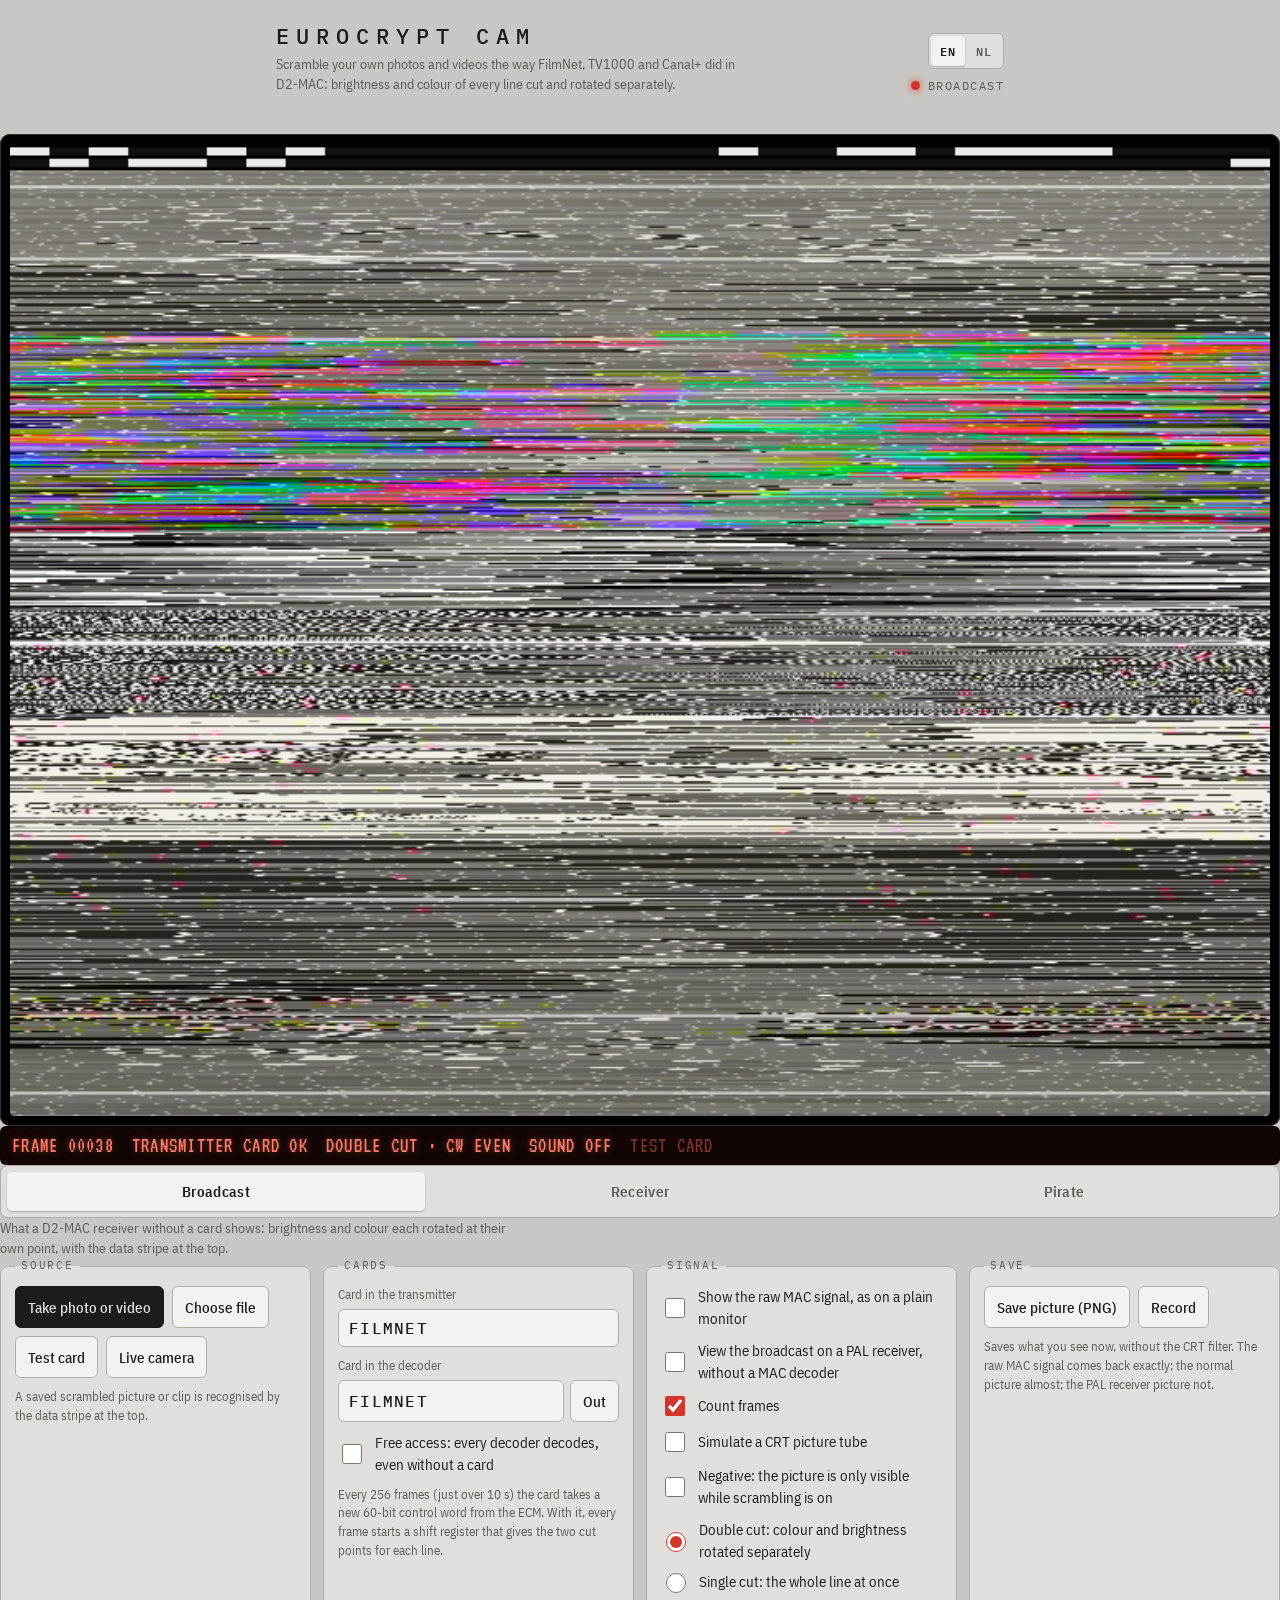
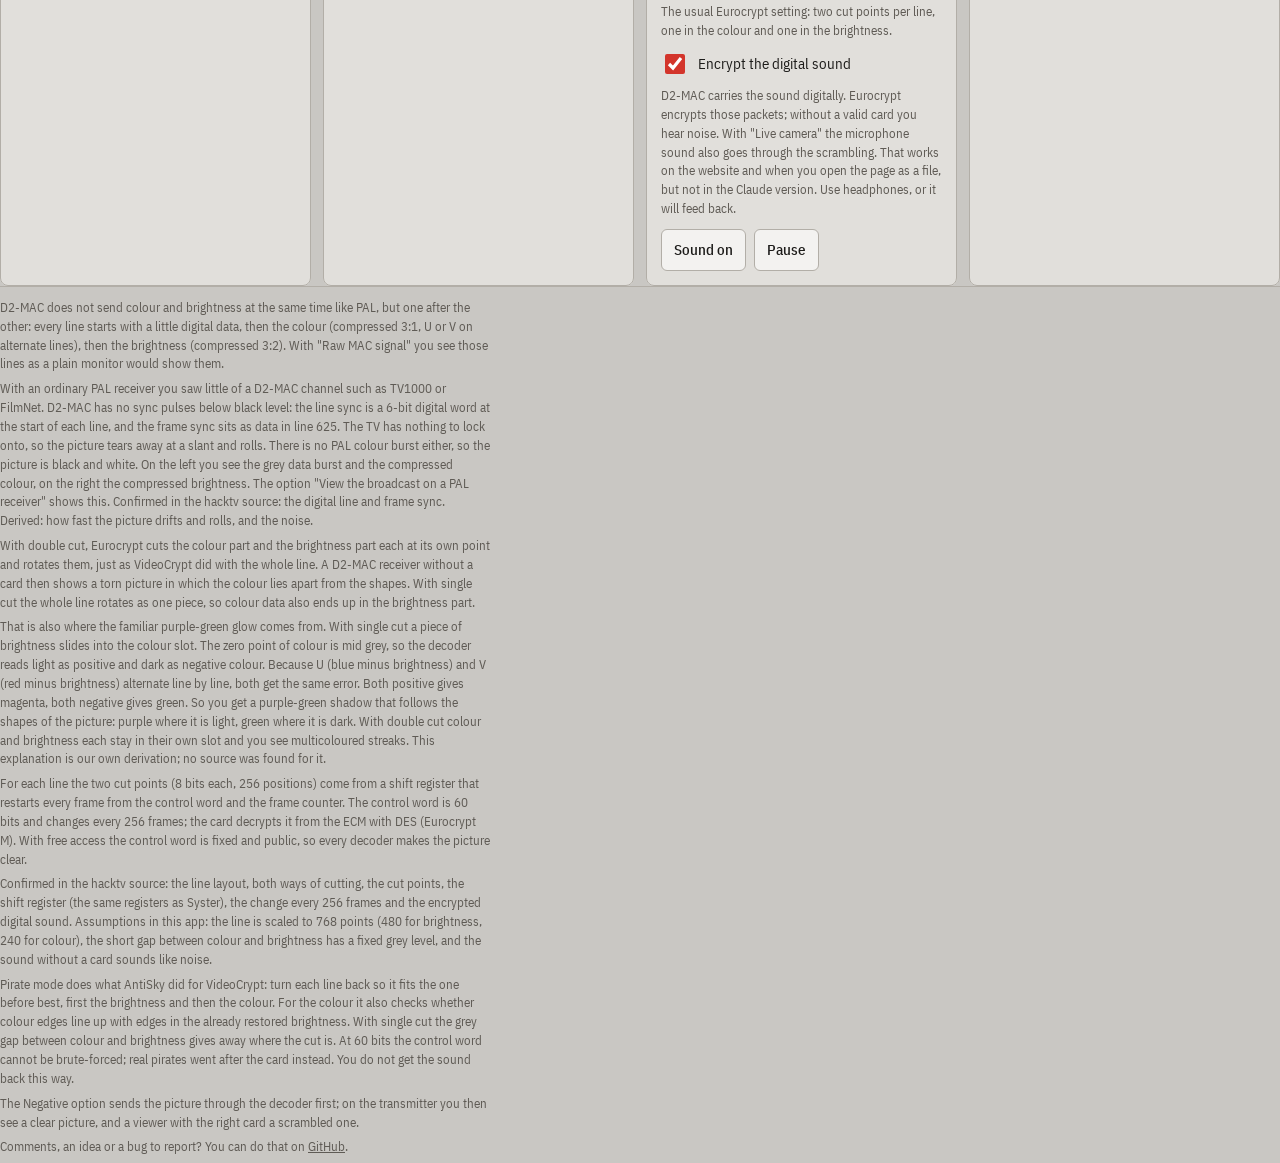
==== commit b64238e3: "Eurocrypt: link om te reageren" ====
--- a/eurocrypt/index.html
+++ b/eurocrypt/index.html
@@ -111,7 +111,7 @@
       <h1>Eurocrypt&nbsp;Cam</h1>
       <p>Scramble je eigen foto's en video's zoals FilmNet, TV1000 en Canal+ in D2-MAC: helderheid en kleur van elke lijn apart doorgeknipt en rondgedraaid.</p>
     </div>
-    <div class="hdr-r"><div class="lang" role="group" aria-label="Taal / Language" data-noi18n><button type="button" data-l="en" lang="en">EN</button><button type="button" data-l="nl" lang="nl">NL</button></div><div class="standby"><i></i><span id="ledtxt">Uitzending</span></div></div>
+    <div class="hdr-r"><div class="lang" role="group" aria-label="Taal / Language" data-noi18n><button type="button" data-l="en" lang="en">EN</button><button type="button" data-l="nl" lang="nl">NL</button></div><div class="standby"><i></i><span id="ledtxt">Uitzending</span></div></div></div>
   </header>
 
   <div class="bezel" id="bezel"><div class="screen"><canvas id="out" width="768" height="592" aria-label="Beeld"></canvas></div></div>
@@ -217,12 +217,13 @@
     <p>Bevestigd in de broncode van hacktv: de opbouw van de lijn, beide manieren van knippen, de snijpunten, het schuifregister (dezelfde registers als bij Syster), de wissel elke 256 beelden en het versleutelde digitale geluid. Aannames in deze app: de lijn is geschaald naar 768 punten (480 voor helderheid, 240 voor kleur), de korte overgang tussen kleur en helderheid heeft een vast grijs niveau, en het geluid zonder kaart klinkt als ruis.</p>
     <p>De Piraat-modus doet wat AntiSky deed bij VideoCrypt: elke lijn zo terugdraaien dat hij het best aansluit op de vorige, eerst de helderheid en dan de kleur. Voor de kleur kijkt hij ook of kleurranden samenvallen met randen in de al herstelde helderheid. Bij enkele snede verraadt de grijze overgang tussen kleur en helderheid waar geknipt is. Met 60 bits valt het controlewoord niet uit te proberen; echte piraten richtten zich daarom op de kaart. Het geluid krijg je zo niet terug.</p>
     <p>De optie Negatief stuurt het beeld eerst door de decoder; op de zender zie je dan een helder beeld en een kijker met de juiste kaart juist een gescrambeld beeld.</p>
+    <p class="feedback">Reageren, een idee of een fout melden? Dat kan op <a href="https://github.com/TQ255/Analog-Crypt/discussions" target="_blank" rel="noopener">GitHub</a>.</p>
   </footer>
 </div>
 
 <!--i18n--><script>
 (() => {
-  const D = {"Uitzending": "Broadcast", "Beeld": "Picture", "Weergave": "View", "Ontvanger": "Receiver", "Piraat": "Pirate", "Bron": "Source", "Foto of video maken": "Take photo or video", "Bestand kiezen": "Choose file", "Testbeeld": "Test card", "Live camera": "Live camera", "Een opgeslagen gescrambeld beeld of filmpje wordt herkend aan de datastreep bovenin.": "A saved scrambled picture or clip is recognised by the data stripe at the top.", "Videorecorder": "Video recorder", "Naar het begin": "Back to start", "Terugspoelen (nog eens drukken voor sneller)": "Rewind (press again for faster)", "Terugspoelen": "Rewind", "Eén beeld terug": "One frame back", "Afspelen": "Play", "Pauze": "Pause", "Verder": "Resume", "Eén beeld vooruit": "One frame forward", "Vooruitspoelen (nog eens drukken voor sneller)": "Fast forward (press again for faster)", "Vooruitspoelen": "Fast forward", "Positie in de video": "Position in the video", "Smartcards": "Smartcards", "Kaarten": "Cards", "Kaart in de zender": "Card in the transmitter", "Kaart in de ontvanger": "Card in the receiver", "Kaart in de decoder": "Card in the decoder", "Kaart verwijderen": "Remove card", "Kaart erin doen": "Insert card", "Eruit": "Out", "Erin": "In", "Signaal": "Signal", "Systeem": "System", "CRT-beeldbuis nabootsen": "Simulate a CRT picture tube", "Overscan: de randen en de datastreep vallen buiten beeld, zoals op een beeldbuis": "Overscan: the edges and the data stripe fall outside the screen, as on a picture tube", "Negatief: het beeld is alleen te zien als de scrambling aan staat": "Negative: the picture is only visible while scrambling is on", "Geluid scramblen met spectrale inversie": "Scramble the sound with spectral inversion", "Het geluid van de bron is al gescrambeld (echte oude opname)": "The source sound is already scrambled (a real old recording)", "Draaggolf voor de inversie": "Carrier for the inversion", "Geluidsversterking": "Sound restoration", "Sterkte": "Strength", "Geluid aan": "Sound on", "Geluid uit": "Sound off", "Kraak dit beeld": "Crack this picture", "Opslaan": "Save", "Beeld opslaan (PNG)": "Save picture (PNG)", "Opnemen": "Record", "Stop opname": "Stop recording", "Slaat op wat je nu ziet, zonder CRT-filter. Laad het later weer in om te ontsleutelen.": "Saves what you see now, without the CRT filter. Load it again later to decode it.", "PAL aan": "PAL on", "PAL uit": "PAL off", "Kaart --": "Card --", "Kaart OK": "Card OK", "Geen kaart": "No card", "Verkeerde kaart": "Wrong card", "Geen kaart nodig": "No card needed", "Geen signaal": "No signal", "Bron al gescrambeld": "Source already scrambled", "Geluid helder": "Sound clear", "Geluid versterkt": "Sound restored", "Geluid versleuteld": "Sound encrypted", "Geen geluid hier": "No sound here", "Tik op Pauze om af te spelen": "Tap Pause to play", "Dit bestand kan ik niet openen": "This file cannot be opened", "Live met geluid": "Live with sound", "Live": "Live", "Video": "Video", "Foto": "Photo", "Klaar": "Done", "Einde": "End", "Gekraakt": "Cracked", "Kraken mislukt": "Cracking failed", "Live camera wordt hier geblokkeerd. Gebruik \"Foto of video maken\": op een telefoon opent dat de camera.": "The live camera is blocked here. Use \"Take photo or video\": on a phone that opens the camera.", "Niet opgeslagen.": "Not saved.", "Er staat al een opslagvraag open.": "A save request is already open.", "Opslaan lukt hier niet.": "Saving does not work here.", "Opnemen wordt hier niet ondersteund.": "Recording is not supported here.", "Herstelt dun, zacht geluid van oude opnames en YouTube-video's. Bij het omkeren komt de bas uit het hoogste deel van het gescrambelde geluid, en dat deel is op videobanden en door compressie grotendeels verloren gegaan. De versterking haalt de lage en middentonen weer op en maakt het geheel luider. Voor een echte oude opname zonder datastreep: kies hem via \"Bestand kiezen\" en zet \"Het geluid van de bron is al gescrambeld\" aan. Op de Uitzending hoor je hem dan gescrambeld, in de Ontvanger (met kaart) en bij de Piraat omgedraaid. Zet daar eventueel Geluidsversterking bij.": "Restores thin, quiet sound from old recordings and YouTube videos. When the spectrum is turned back, the bass comes from the top of the scrambled sound, and that part was largely lost on videotape and through compression. The restoration lifts the low and middle tones and makes the whole louder. For a real old recording without a data stripe: choose it with \"Choose file\" and switch on \"The source sound is already scrambled\". On Broadcast you then hear it scrambled; in the Receiver (with a card) and for the Pirate it is turned back. Add Sound restoration there if needed.", "Wat een abonnee ziet. Zelfde kaart als de zender geeft een helder beeld; een andere kaart niet; zonder kaart verschijnt de bekende melding.": "What a subscriber sees. The same card as the transmitter gives a clear picture; another card does not; without a card the familiar message appears.", "Wat de piraat weet": "What the pirate knows", "Elk beeld een nieuwe volgorde": "A new order every frame", "PAL-kleurfout nabootsen": "Simulate the PAL colour error", "Beelden doortellen": "Count frames", "VideoCrypt Cam": "VideoCrypt Cam", "Scramble je eigen foto's en video's zoals Sky in 1990: elke beeldlijn geknipt op een van 256 punten en rondgedraaid.": "Scramble your own photos and videos the way Sky did in 1990: every picture line cut at one of 256 points and rotated.", "PAL-kleurdraaiing nabootsen": "Simulate the PAL colour rotation", "Elk beeld nieuwe snijpunten": "New cut points every frame", "VideoCrypt: elke lijn rondgedraaid": "VideoCrypt: every line rotated", "VideoCrypt, compressievriendelijk: blokken van 16 lijnen": "VideoCrypt, compression-friendly: blocks of 16 lines", "VideoCrypt S: lijnen gehusseld in blokken van 47": "VideoCrypt S: lines shuffled in blocks of 47", "12,51 kHz, zoals BBC Select": "12.51 kHz, as BBC Select", "Sky zond het geluid bij VideoCrypt onversleuteld uit. BBC Select draaide het spectrum om rond 12,51 kHz: lage tonen werden hoog en andersom. Met een lagere draaggolf valt alles boven die frequentie weg en klinkt het als een telefoonlijn. Met \"Live camera\" gaat ook het geluid van de microfoon door de scrambling. Dat werkt op de website en als je de pagina als bestand opent, maar niet in de Claude-versie. Gebruik een koptelefoon, anders gaat het rondzingen.": "Sky sent the sound unencrypted with VideoCrypt. BBC Select inverted the spectrum around 12.51 kHz: low tones became high and vice versa. With a lower carrier everything above that frequency is lost and it sounds like a telephone line. With \"Live camera\" the microphone sound also goes through the scrambling. That works on the website and when you open the page as a file, but not in the Claude version. Use headphones, or it will feed back.", "Doorlopend kraken": "Crack continuously", "Stop met kraken": "Stop cracking", "Hele video kraken": "Crack the whole video", "Gekraakte video afspelen": "Play cracked video", "Stop afspelen": "Stop playback", "Video gekraakt": "Video cracked", "VideoCrypt S was de variant die de BBC voor BBC Select gebruikte: geen lijnen rondgedraaid maar hele lijnen van plek gewisseld binnen blokken van 47, omdat lijnrotatie slecht tegen echo's bij antenne-ontvangst kon.": "VideoCrypt S was the variant the BBC used for BBC Select: no lines rotated, but whole lines swapped within blocks of 47, because line rotation coped badly with echoes in aerial reception.", "Het snijpunt of de lijnvolgorde komt uit een pseudo-willekeurige reeks met de kaartcode als sleutel, zoals bij de echte smartcard. Het framenummer en een kaartcontrole staan als datastreep in de bovenste lijnen, net als de VBI-data van VideoCrypt.": "The cut point or line order comes from a pseudo-random sequence keyed by the card code, as with the real smartcard. The frame number and a card check sit as a data stripe in the top lines, like VideoCrypt's VBI data.", "Net als bij echt VideoCrypt blijft het meest linkse stukje van elke lijn ongescrambeld. Op een beeldbuis-tv viel dat weg achter de rand van het scherm, maar een tv-kaart liet het zien.": "As with real VideoCrypt, the leftmost bit of each line stays unscrambled. On a CRT television it was hidden behind the edge of the screen, but a TV card showed it.", "De Piraat-modus kraakt een beeld zonder kaart door elke lijn te vergelijken met de vorige, naar de methode van Markus Kuhn (AntiSky, 1994). Voor VideoCrypt gebruikt hij ook die ongescrambelde rand: de eerste rondgedraaide pixel moet er netjes op aansluiten. Als beveiliging is dit dus niets waard.": "Pirate mode cracks a picture without a card by comparing each line with the one before, after Markus Kuhn's method (AntiSky, 1994). For VideoCrypt it also uses the unscrambled edge: the first rotated pixel has to continue it neatly. As security this is worth nothing.", "In de Piraat-modus kan de kraker ook doorlopend werken, zoals de pc-decoders met een tv-kaart rond 1995. Hij kraakt dan zo snel als de computer toelaat, een paar beelden per seconde. Hele video kraken loopt een geladen filmpje beeld voor beeld door en speelt het resultaat daarna op normale snelheid af.": "In Pirate mode the cracker can also run continuously, like the PC decoders with a TV card around 1995. It then cracks as fast as the computer allows, a few frames per second. Crack the whole video steps through a loaded clip frame by frame and then plays the result back at normal speed.", "De optie Negatief draait de rollen om. Het beeld gaat eerst door de decoder en daarna door de scrambler, die het precies weer in elkaar zet. Op de zender zie je dan het heldere beeld, zonder kaart ook. Een abonnee met de juiste kaart krijgt juist een gescrambeld beeld.": "The Negative option swaps the roles. The picture first goes through the decoder and then through the scrambler, which puts it exactly back together. On the transmitter you then see the clear picture, even without a card. A subscriber with the right card gets a scrambled picture instead.", "Het geluid van het testbeeld is een eigen herkenningsmelodie. Spectrale inversie heeft geen sleutel: de Piraat-modus draait het spectrum gewoon nog een keer om.": "The test card sound is an original ident. Spectral inversion has no key: Pirate mode simply inverts the spectrum once more.", "VC blok": "VC block", "Wat de satelliet uitzendt: elke lijn rondgedraaid, bovenin de datastreep met framenummer.": "What the satellite sends out: every line rotated, with the data stripe and frame number at the top.", "Wat een abonnee ziet. Zelfde code als de zender geeft een helder beeld; een andere code niet; geen kaart geeft de bekende melding.": "What a subscriber sees. The same code as the transmitter gives a clear picture; another code does not; no card gives the familiar message.", "Zonder kaart: de computer zoekt per lijn het snijpunt door hem met de vorige lijn te vergelijken. Werkt het best op beelden met veel structuur.": "Without a card: the computer finds the cut point of each line by comparing it with the line before. Works best on pictures with lots of structure.", "Zoals Sky het uitzond: elke lijn op een van 256 punten geknipt.": "As Sky broadcast it: every line cut at one of 256 points.", "Voor video die je wilt opnemen en later ontsleutelen. Grover beeld, makkelijker te kraken.": "For video you want to record and decode later. Coarser picture, easier to crack.", "Zoals BBC Select: hele lijnen verwisseld binnen vaste blokken van 47. Een verplaatste lijn krijgt ook een kleurfout.": "As BBC Select: whole lines swapped within fixed blocks of 47. A moved line also gets a colour error.", "Syster Cam": "Syster Cam", "Scramble je eigen foto's en video's zoals Canal+ en Premiere in de jaren 90: per veld 287 beeldlijnen door elkaar gehusseld via een buffer van 32 lijnen.": "Scramble your own photos and videos the way Canal+ and Premiere did in the 1990s: 287 picture lines per field shuffled through a 32-line buffer.", "De kaart levert het controlewoord. Daaruit volgt per veld een seed van 15 bits, en daaruit de lijnvolgorde.": "The card supplies the control word. From it follows a 15-bit seed per field, and from that the line order.", "Syster, sleuteltabel 1 (Premiere)": "Syster, key table 1 (Premiere)", "Syster, sleuteltabel 2 (Canal+ Frankrijk)": "Syster, key table 2 (Canal+ France)", "Smartcrypt: Syster plus knippen en draaien, snijpunten uit dezelfde seed": "Smartcrypt: Syster plus cut and rotate, cut points from the same seed", "Smartcrypt met sterke sleutel: snijpunten uit de kaart": "Smartcrypt with a strong key: cut points from the card", "Syster, compressievriendelijk: blokken van 16 lijnen": "Syster, compression-friendly: blocks of 16 lines", "Discret 11: elke lijn 0, 1 of 2 stappen vertraagd": "Discret 11: every line delayed by 0, 1 or 2 steps", "12,8 kHz, zoals Canal+ en Premiere": "12.8 kHz, as Canal+ and Premiere", "Syster en Discret 11 draaiden het geluid om rond 12,8 kHz: lage tonen werden hoog en andersom. Met een lagere draaggolf valt alles boven die frequentie weg en klinkt het als een telefoonlijn. Met \"Live camera\" gaat ook het geluid van de microfoon door de scrambling. Dat werkt op de website en als je de pagina als bestand opent, maar niet in de Claude-versie. Gebruik een koptelefoon, anders gaat het rondzingen.": "Syster and Discret 11 inverted the sound around 12.8 kHz: low tones became high and vice versa. With a lower carrier everything above that frequency is lost and it sounds like a telephone line. With \"Live camera\" the microphone sound also goes through the scrambling. That works on the website and when you open the page as a file, but not in the Claude version. Use headphones, or it will feed back.", "Het algoritme en de sleuteltabel": "The algorithm and the key table", "Alleen het beeld": "Only the picture", "Syster (Nagravision, analoog) verwisselt hele lijnen binnen een veld. Elk veld telt 287 gescrambelde lijnen. Een sleuteltabel van 256 waarden kiest bij elke lijn een van 32 vakjes in een buffer; de nieuwe lijn gaat erin en de lijn die er al in zat komt eruit. De tabel wordt doorlopen vanaf startpunt r met stap 2s+1. Samen zijn r en s 15 bits, dus 32.768 mogelijke volgordes per veld.": "Syster (analogue Nagravision) swaps whole lines within a field. Each field has 287 scrambled lines. A key table of 256 values picks one of 32 slots in a buffer for every line; the new line goes in and the line already there comes out. The table is walked from start point r with step 2s+1. Together r and s are 15 bits, so 32,768 possible orders per field.", "De seed is elk veld anders. Hij komt uit twee schuifregisters die elke 25 beelden opnieuw beginnen met het controlewoord van de kaart. Hier is de kaartcode de sleutel, en elke 50 beelden komt er een nieuw controlewoord, zoals in hacktv.": "The seed is different for every field. It comes from two shift registers that restart every 25 frames from the card's control word. Here the card code is the key, and every 50 frames brings a new control word, as in hacktv.", "Bij PAL verhuist alleen het beeld en blijft de kleurburst op zijn plek. Een lijn die n lijnen verschuift, krijgt daardoor een tintfout van n × 270,576°, en bij een oneven n staat de PAL-schakelaar verkeerd om. De decoder zet de lijnen terug en de kleur klopt weer.": "With PAL only the picture moves and the colour burst stays in place. A line moved by n lines therefore gets a hue error of n × 270.576°, and for odd n the PAL switch is the wrong way round. The decoder puts the lines back and the colour is right again.", "Vereenvoudigingen: echte Syster stuurt in de onderste 32 lijnen al lijnen van het volgende veld mee. Hier blijven die in hetzelfde veld, zodat elk opgeslagen beeld op zichzelf te ontsleutelen is. De onderste lijn van elk veld blijft ongescrambeld, zoals lijn 310 en 623. De datastreep bovenin staat voor de VBI-data, die in het echt op lijnen 14, 15, 327 en 328 liep met ECM's, EMM's en vlaggen zoals de sleuteltabel en de geluidsfrequentie.": "Simplifications: real Syster already sends lines of the next field in the bottom 32 lines. Here they stay in the same field, so every saved picture can be decoded on its own. The bottom line of each field stays unscrambled, like lines 310 and 623. The data stripe at the top stands for the VBI data, which in reality ran on lines 14, 15, 327 and 328 with ECMs, EMMs and flags such as the key table and the sound frequency.", "De Piraat-modus doet wat Cryptimage en Xawdecode deden: omdat de sleuteltabel bekend is, probeert hij alle 32.768 seeds per veld en kiest het gladste beeld. Met de goede seed ligt ook de verschuiving van elke lijn vast, dus hij draait de tintfout exact terug en levert een kleurenbeeld. Kies je \"Alleen het beeld\", dan gebruikt hij alleen dat de buffer 32 lijnen groot is: elke volgende lijn moet een van de 32 zijn die nog wachten, en hij kiest de lijn die het best aansluit. Op foto's klopt dan meestal 60 tot 80 procent van de lijnen; bij veel lucht of effen vlakken, en op een testbeeld met veel gelijke lijnen, veel minder.": "Pirate mode does what Cryptimage and Xawdecode did: because the key table is known, it tries all 32,768 seeds per field and picks the smoothest picture. With the right seed the shift of every line is fixed too, so it undoes the hue error exactly and delivers a colour picture. If you choose \"Only the picture\", it only uses the fact that the buffer is 32 lines deep: each next line must be one of the 32 still waiting, and it picks the line that fits best. On photos usually 60 to 80 percent of the lines are right; with lots of sky or plain areas, and on a test card with many identical lines, far fewer.", "Discret 11, de voorganger uit 1984, verschoof lijnen 0, 902 of 1804 nanoseconden naar rechts, gekozen door een schuifregister van 11 bits. 902 ns is precies vier perioden van de PAL-kleurdraaggolf, dus de kleur blijft goed. De rechterrand valt in de overscan. Met maar 2047 sleutels is hij in een oogwenk te kraken.": "Discret 11, the predecessor from 1984, shifted lines 0, 902 or 1804 nanoseconds to the right, chosen by an 11-bit shift register. 902 ns is exactly four periods of the PAL colour subcarrier, so the colour stays right. The right edge falls in the overscan. With only 2047 keys it is cracked in an instant.", "Smartcrypt is Syster met daarbovenop knippen en draaien zoals VideoCrypt. Dat bestond echt, deels: hacktv kent de optie \"Syster cut and rotate\" (intern Smartcrypt, daar nog onaf), en in de Syster-data zit een vlag die op sommige decoders knippen en draaien aanzet. Hoe de echte snijpunten werden gekozen is niet bekend; die van deze app zijn eigen werk. Voor de hardware was het bijna gratis: de decoder had de lijnen al in een geheugen staan en hoefde alleen op een ander punt te beginnen met uitlezen.": "Smartcrypt is Syster with VideoCrypt-style cut and rotate on top. It really existed, in part: hacktv has the option \"Syster cut and rotate\" (internally Smartcrypt, still unfinished there), and the Syster data carries a flag that switches on cut and rotate in some decoders. How the real cut points were chosen is not known; the ones in this app are our own. For the hardware it was almost free: the decoder already held the lines in memory and only had to start reading at a different point.", "Kraken wordt lastiger, want de piraat moet nu tegelijk de volgorde en de verschuiving van elke lijn vinden. Deze piraat vergelijkt lijnen eerst op iets wat ronddraaien niet verandert: hoe sterk elke ruimtelijke frequentie in de lijn voorkomt. Zo vindt hij de volgorde, en met de zwakke variant via alle 32.768 seeds meteen ook alle snijpunten. Bij de sterke variant zoekt hij de snijpunten daarna lijn voor lijn, zoals AntiSky bij VideoCrypt. Twee zwakke systemen op elkaar maken samen nog geen sterk systeem; dat lukt pas als ook de sleutel sterk is.": "Cracking gets harder, because the pirate now has to find the order and the shift of every line at once. This pirate first compares lines on something rotation does not change: how strongly each spatial frequency occurs in the line. That gives the order, and with the weak variant, through all 32,768 seeds, every cut point as well. With the strong variant it then finds the cut points line by line, like AntiSky did for VideoCrypt. Two weak systems stacked do not make a strong one; that only happens when the key is strong too.", "De compressievriendelijke modus is een eigen variant: blokken van 16 lijnen door een buffer van 8, zodat een opgenomen filmpje de videocompressie overleeft. De optie Negatief stuurt het beeld eerst door de decoder; op de zender zie je dan een helder beeld en een abonnee met de juiste kaart juist een gescrambeld beeld.": "The compression-friendly mode is our own variant: blocks of 16 lines through a buffer of 8, so a recorded clip survives video compression. The Negative option sends the picture through the decoder first; on the transmitter you then see a clear picture, and a subscriber with the right card a scrambled one.", "Bronnen: hacktv (fsphil, Alex James), Cryptimage, Michael Niedermayer, Fabien Sanglard, en de analyse van Markus Kuhn uit 1998.": "Sources: hacktv (fsphil, Alex James), Cryptimage, Michael Niedermayer, Fabien Sanglard, and Markus Kuhn's 1998 analysis.", "Syster blok": "Syster block", "kleur intact": "colour intact", "Wat de zender uitstuurt: de lijnen van elk veld door elkaar, bovenin de datastreep met framenummer en vlaggen.": "What the transmitter sends out: the lines of each field shuffled, with the data stripe, frame number and flags at the top.", "Zonder kaart: de computer zoekt de lijnvolgorde terug uit het beeld zelf, zoals de piratensoftware van toen.": "Without a card: the computer works out the line order from the picture itself, like the pirate software of the day.", "Zoals Premiere in Duitsland: per veld 287 lijnen gehusseld met de standaard sleuteltabel.": "As Premiere in Germany: 287 lines per field shuffled with the standard key table.", "Zoals Canal+ Frankrijk vanaf oktober 1997: dezelfde methode met een andere sleuteltabel.": "As Canal+ France from October 1997: the same method with a different key table.", "Elke lijn wordt verplaatst én op een van 256 punten doorgeknipt en rondgedraaid. Het snijpunt komt uit dezelfde seed van 15 bits als de volgorde, dus wie de seed vindt, heeft alles.": "Every line is moved and also cut at one of 256 points and rotated. The cut point comes from the same 15-bit seed as the order, so whoever finds the seed has everything.", "Zelfde methode, maar het snijpunt komt uit de sleutel van de kaart. De volgorde blijft zwak; de snijpunten moet een piraat uit het beeld halen.": "The same method, but the cut point comes from the card's key. The order stays weak; a pirate has to get the cut points from the picture.", "Voor video die je wilt opnemen en later ontsleutelen: hele blokken van 16 lijnen wisselen van plek. Grover, en makkelijker te kraken.": "For video you want to record and decode later: whole blocks of 16 lines change place. Coarser, and easier to crack.", "Zoals Canal+ in de jaren 80: lijnen blijven op hun plek maar schuiven 0, 902 of 1804 ns op. De kleur blijft goed.": "As Canal+ in the 1980s: lines stay in place but shift by 0, 902 or 1804 ns. The colour stays right.", "Luxcrypt Cam": "Luxcrypt Cam", "Scramble je eigen foto's en video's zoals RTL 4 en RTL 5 rond 1990: de lijnsync vervangen door een burst, en het hele beeld op willekeurige momenten in negatief.": "Scramble your own photos and videos the way RTL 4 and RTL 5 did around 1990: the line sync replaced by a burst, and the whole picture turned negative at random moments.", "EPROM --": "EPROM --", "EPROM's": "EPROMs", "Zender": "Station", "RTL 4: alleen sync vervangen": "RTL 4: sync replaced only", "RTL 5: sync vervangen en beeld omgekeerd": "RTL 5: sync replaced and picture inverted", "EPROM in de decoder": "EPROM in the decoder", "RTL 5 (ook Veronica en SBS 6)": "RTL 5 (also Veronica and SBS 6)", "Geen EPROM": "No EPROM", "EPROM verwijderen": "Remove EPROM", "EPROM erin doen": "Insert EPROM", "Geen smartcard: het geheim is een vaste tabel per zender in een EPROM van 8 kB (een 2764) in de decoder.": "No smartcard: the secret is a fixed table per station in an 8 kB EPROM (a 2764) in the decoder.", "Elk beeld een ander stuk van de tabel": "A different part of the table every frame", "Luxcrypt liet het geluid ongemoeid: je hoort het altijd helder, met of zonder decoder. Het systeem kon digitaal PCM-geluid meesturen, maar dat werd niet gebruikt. Met \"Live camera\" hoor je ook de microfoon; dat werkt op de website en als je de pagina als bestand opent, maar niet in de Claude-versie. Gebruik een koptelefoon, anders gaat het rondzingen.": "Luxcrypt left the sound alone: you always hear it clearly, with or without a decoder. The system could carry digital PCM sound, but that was not used. With \"Live camera\" you also hear the microphone; that works on the website and when you open the page as a file, but not in the Claude version. Use headphones, or it will feed back.", "Waar de piraat op let": "What the pirate looks at", "Het zwartniveau aan de randen van het beeld": "The black level at the edges of the picture", "Alleen de gemiddelde helderheid van het beeld": "Only the average brightness of the picture", "Luxcrypt werd rond 1990 gebruikt door RTL 4 en RTL 5 op de satelliet. Het haalde de horizontale synchronisatiepuls weg en zette er een korte burst van 4 MHz voor in de plaats. Een tv zonder decoder kan de lijnen dan niet meer vastpakken: het beeld scheurt schuin weg. De decoder zoekt de burst en zet op die plek weer een sync neer. Daar is geen sleutel voor nodig.": "Luxcrypt was used around 1990 by RTL 4 and RTL 5 on satellite. It removed the horizontal sync pulse and put a short 4 MHz burst in its place. A TV without a decoder can no longer lock onto the lines: the picture tears away at a slant. The decoder finds the burst and puts a sync back in that place. No key is needed for that.", "RTL 5 keerde daarnaast het hele beeld om, en op willekeurige momenten weer terug. Omdat het hele signaal omkeert, draait ook de PAL-kleurdraaggolf een halve slag: het beeld wordt negatief en krijgt de complementaire kleuren. Wanneer dat gebeurt, staat in een vaste tabel in een EPROM. Veronica en SBS 6 gebruikten dezelfde codering als RTL 5, dus één decoder met de RTL 5-EPROM ving ze alle drie. Er is geen smartcard en geen sleutel die wisselt.": "RTL 5 also inverted the whole picture, and switched back at random moments. Because the whole signal inverts, the PAL colour subcarrier turns half a cycle too: the picture goes negative with complementary colours. When that happens is set in a fixed table in an EPROM. Veronica and SBS 6 used the same coding as RTL 5, so one decoder with the RTL 5 EPROM received all three. There is no smartcard and no changing key.", "Bevestigd uit bronnen: de burst van 4 MHz, de inversie bij RTL 5 en niet bij RTL 4, geen smartcard, en snel volledig gekraakt met bouwschema's die rondgingen. Volgens forumleden zat de tabel in een 2764-EPROM. Aannames in deze app: hoe de tabel eruitzag (stukken van 3 tot 50 beelden normaal of negatief), hoe snel het beeld zonder sync wegloopt, en de zwarte randen van 6 pixels aan beide kanten van elke lijn.": "Confirmed from sources: the 4 MHz burst, inversion on RTL 5 and not on RTL 4, no smartcard, and quickly and completely cracked with circuit diagrams that circulated. According to forum members the table sat in a 2764 EPROM. Assumptions in this app: what the table looked like (stretches of 3 to 50 frames normal or negative), how fast the picture drifts without sync, and the 6-pixel black edges on both sides of each line.", "De Piraat-modus heeft de EPROM niet nodig. De sync haalt hij net als de decoder uit de burst. Een negatief beeld verraadt zich aan het zwartniveau: de zwarte randen van de lijnen worden wit. Kies je \"Alleen de gemiddelde helderheid\", dan gokt hij: een beeld dat overwegend licht is, is waarschijnlijk negatief. Bij een donkere scène met veel lucht of sneeuw gaat dat mis.": "Pirate mode does not need the EPROM. Like the decoder, it takes the sync from the burst. A negative picture gives itself away by the black level: the black edges of the lines turn white. If you choose \"Only the average brightness\", it guesses: a mostly bright picture is probably negative. That goes wrong with a bright scene full of sky or snow.", "Een Luxcrypt-decoder kon met een andere EPROM en wat aanpassingen ook FilmNet op de Nederlandse kabel (Cablecrypt) ontsleutelen. Hoe Cablecrypt precies werkte heb ik niet kunnen vinden; daarom zit het hier niet in.": "With a different EPROM and some changes, a Luxcrypt decoder could also decode FilmNet on Dutch cable (Cablecrypt). How Cablecrypt worked exactly could not be found, so it is not included here.", "De optie Negatief stuurt het beeld eerst door de decoder; op de zender zie je dan een helder beeld met alleen de burst schuin erdoor, en een kijker met decoder juist een gescrambeld beeld.": "The Negative option sends the picture through the decoder first; on the transmitter you then see a clear picture with only the burst running through it at a slant, and a viewer with a decoder a scrambled one.", "Geen EPROM nodig": "No EPROM needed", "Verkeerde EPROM": "Wrong EPROM", "Wat een tv zonder decoder laat zien: geen lijnsync, dus het beeld scheurt schuin weg, met de burst als grijze streep erdoorheen.": "What a TV without a decoder shows: no line sync, so the picture tears away at a slant, with the burst as a grey streak through it.", "Wat een kijker met decoder ziet. Met de EPROM van de goede zender een helder beeld; met een andere EPROM klopt de sync wel, maar springt het beeld op de verkeerde momenten naar negatief.": "What a viewer with a decoder sees. With the right station's EPROM a clear picture; with another EPROM the sync is right, but the picture jumps to negative at the wrong moments.", "Zonder decoder: de computer zoekt in elke lijn de burst en kijkt of het beeld negatief staat, zoals de zelfbouwdecoders en pc-programma's van toen.": "Without a decoder: the computer finds the burst in every line and checks whether the picture is negative, like the home-built decoders and PC programs of the day.", "RTL 4 verving alleen de sync. Zonder decoder scheurt het beeld, maar de kleuren kloppen.": "RTL 4 only replaced the sync. Without a decoder the picture tears, but the colours are right.", "RTL 5 keerde daarnaast het hele beeld om en op willekeurige momenten weer terug: negatief, met de complementaire kleuren.": "RTL 5 also inverted the whole picture and switched back at random moments: negative, with complementary colours.", "Veronica gebruikte dezelfde codering als RTL 5: een decoder met de RTL 5-EPROM ontsleutelt het ook.": "Veronica used the same coding as RTL 5: a decoder with the RTL 5 EPROM decodes it too.", "SBS 6 gebruikte dezelfde codering als RTL 5: een decoder met de RTL 5-EPROM ontsleutelt het ook.": "SBS 6 used the same coding as RTL 5: a decoder with the RTL 5 EPROM decodes it too.", "RTL 5 · inversie": "RTL 5 · inversion", "Eurocrypt Cam": "Eurocrypt Cam", "Scramble je eigen foto's en video's zoals FilmNet, TV1000 en Canal+ in D2-MAC: helderheid en kleur van elke lijn apart doorgeknipt en rondgedraaid.": "Scramble your own photos and videos the way FilmNet, TV1000 and Canal+ did in D2-MAC: brightness and colour of every line cut and rotated separately.", "Dubbele snede": "Double cut", "Enkele snede": "Single cut", "Vrije toegang: elke decoder ontsleutelt, ook zonder kaart": "Free access: every decoder decodes, even without a card", "Vrije toegang": "Free access", "De kaart haalt elke 256 beelden (ruim 10 s) een nieuw controlewoord van 60 bits uit de ECM. Daarmee start elk beeld een schuifregister dat per lijn de twee snijpunten geeft.": "Every 256 frames (just over 10 s) the card takes a new 60-bit control word from the ECM. With it, every frame starts a shift register that gives the two cut points for each line.", "Ruw MAC-signaal tonen, zoals op een gewone monitor": "Show the raw MAC signal, as on a plain monitor", "Uitzending bekijken op een PAL-ontvanger, zonder MAC-decoder": "View the broadcast on a PAL receiver, without a MAC decoder", "Dubbele snede: kleur en helderheid apart rondgedraaid": "Double cut: colour and brightness rotated separately", "Enkele snede: de hele lijn in één keer": "Single cut: the whole line at once", "Digitaal geluid versleutelen": "Encrypt the digital sound", "D2-MAC stuurt het geluid digitaal mee. Eurocrypt versleutelt die pakketjes; zonder geldige kaart hoor je ruis. Met \"Live camera\" gaat ook het geluid van de microfoon door de scrambling. Dat werkt op de website en als je de pagina als bestand opent, maar niet in de Claude-versie. Gebruik een koptelefoon, anders gaat het rondzingen.": "D2-MAC carries the sound digitally. Eurocrypt encrypts those packets; without a valid card you hear noise. With \"Live camera\" the microphone sound also goes through the scrambling. That works on the website and when you open the page as a file, but not in the Claude version. Use headphones, or it will feed back.", "De piraat zoekt per lijn de snijpunten terug door lijnen met elkaar te vergelijken, zoals bij VideoCrypt. Het geluid krijgt hij zo niet terug.": "The pirate finds the cut points of each line by comparing lines with each other, as with VideoCrypt. It does not get the sound back that way.", "Slaat op wat je nu ziet, zonder CRT-filter. Het ruwe MAC-signaal komt exact terug; het gewone beeld bijna; het beeld van de PAL-ontvanger niet.": "Saves what you see now, without the CRT filter. The raw MAC signal comes back exactly; the normal picture almost; the PAL receiver picture not.", "D2-MAC zendt kleur en helderheid niet tegelijk uit zoals PAL, maar na elkaar: elke lijn begint met een stukje digitale data, dan de kleur (samengeperst 3:1, om de lijn U of V), dan de helderheid (samengeperst 3:2). Met \"Ruw MAC-signaal\" zie je die lijnen zoals een gewone monitor ze zou tonen.": "D2-MAC does not send colour and brightness at the same time like PAL, but one after the other: every line starts with a little digital data, then the colour (compressed 3:1, U or V on alternate lines), then the brightness (compressed 3:2). With \"Raw MAC signal\" you see those lines as a plain monitor would show them.", "Met een gewone PAL-ontvanger zag je van een D2-MAC-zender als TV1000 of FilmNet weinig. D2-MAC heeft geen syncpulsen onder het zwartniveau: de lijnsync is een digitaal woord van 6 bits aan het begin van elke lijn, en de beeldsync zit als data in lijn 625. De tv kan nergens op inhaken, dus het beeld scheurt schuin weg en rolt. Er is ook geen PAL-kleurburst, dus het beeld is zwart-wit. Links zie je de grijze databurst en de samengeperste kleur, rechts de samengeperste helderheid. De optie \"Uitzending bekijken op een PAL-ontvanger\" laat dat zien. Bevestigd in de hacktv-broncode: de digitale lijn- en beeldsync. Afgeleid: hoe snel het beeld wegloopt en rolt, en de ruis.": "With an ordinary PAL receiver you saw little of a D2-MAC channel such as TV1000 or FilmNet. D2-MAC has no sync pulses below black level: the line sync is a 6-bit digital word at the start of each line, and the frame sync sits as data in line 625. The TV has nothing to lock onto, so the picture tears away at a slant and rolls. There is no PAL colour burst either, so the picture is black and white. On the left you see the grey data burst and the compressed colour, on the right the compressed brightness. The option \"View the broadcast on a PAL receiver\" shows this. Confirmed in the hacktv source: the digital line and frame sync. Derived: how fast the picture drifts and rolls, and the noise.", "Eurocrypt knipt bij dubbele snede het kleurdeel en het helderheidsdeel elk op een eigen punt en draait ze rond, net als VideoCrypt dat met de hele lijn deed. Een D2-MAC-ontvanger zonder kaart toont dan een gescheurd beeld waarin de kleur los van de vormen ligt. Bij enkele snede draait de hele lijn als één stuk, zodat ook kleurdata in het helderheidsdeel belandt.": "With double cut, Eurocrypt cuts the colour part and the brightness part each at its own point and rotates them, just as VideoCrypt did with the whole line. A D2-MAC receiver without a card then shows a torn picture in which the colour lies apart from the shapes. With single cut the whole line rotates as one piece, so colour data also ends up in the brightness part.", "Daar komt ook de bekende paars-groene gloed vandaan. Bij enkele snede schuift een stuk helderheid in het kleurvak. Het nulpunt van de kleur is middengrijs, dus de decoder leest licht als positieve en donker als negatieve kleur. Omdat U (blauw min helderheid) en V (rood min helderheid) om de lijn afwisselen, krijgen ze allebei dezelfde fout. Allebei positief geeft magenta, allebei negatief groen. Zo krijg je een paars-groene schaduw die de vormen van het beeld volgt: paars op lichte plekken, groen op donkere. Bij dubbele snede blijven kleur en helderheid elk in hun eigen vak en zie je bonte strepen. Deze verklaring is een eigen afleiding; een bron heb ik er niet voor gevonden.": "That is also where the familiar purple-green glow comes from. With single cut a piece of brightness slides into the colour slot. The zero point of colour is mid grey, so the decoder reads light as positive and dark as negative colour. Because U (blue minus brightness) and V (red minus brightness) alternate line by line, both get the same error. Both positive gives magenta, both negative gives green. So you get a purple-green shadow that follows the shapes of the picture: purple where it is light, green where it is dark. With double cut colour and brightness each stay in their own slot and you see multicoloured streaks. This explanation is our own derivation; no source was found for it.", "Per lijn komen de twee snijpunten (elk 8 bits, 256 posities) uit een schuifregister dat elk beeld opnieuw begint met het controlewoord en de beeldteller. Het controlewoord is 60 bits en wisselt elke 256 beelden; de kaart ontsleutelt het uit de ECM met DES (Eurocrypt M). Bij vrije toegang is het controlewoord vast en openbaar, zodat elke decoder het beeld helder maakt.": "For each line the two cut points (8 bits each, 256 positions) come from a shift register that restarts every frame from the control word and the frame counter. The control word is 60 bits and changes every 256 frames; the card decrypts it from the ECM with DES (Eurocrypt M). With free access the control word is fixed and public, so every decoder makes the picture clear.", "Bevestigd in de broncode van hacktv: de opbouw van de lijn, beide manieren van knippen, de snijpunten, het schuifregister (dezelfde registers als bij Syster), de wissel elke 256 beelden en het versleutelde digitale geluid. Aannames in deze app: de lijn is geschaald naar 768 punten (480 voor helderheid, 240 voor kleur), de korte overgang tussen kleur en helderheid heeft een vast grijs niveau, en het geluid zonder kaart klinkt als ruis.": "Confirmed in the hacktv source: the line layout, both ways of cutting, the cut points, the shift register (the same registers as Syster), the change every 256 frames and the encrypted digital sound. Assumptions in this app: the line is scaled to 768 points (480 for brightness, 240 for colour), the short gap between colour and brightness has a fixed grey level, and the sound without a card sounds like noise.", "De Piraat-modus doet wat AntiSky deed bij VideoCrypt: elke lijn zo terugdraaien dat hij het best aansluit op de vorige, eerst de helderheid en dan de kleur. Voor de kleur kijkt hij ook of kleurranden samenvallen met randen in de al herstelde helderheid. Bij enkele snede verraadt de grijze overgang tussen kleur en helderheid waar geknipt is. Met 60 bits valt het controlewoord niet uit te proberen; echte piraten richtten zich daarom op de kaart. Het geluid krijg je zo niet terug.": "Pirate mode does what AntiSky did for VideoCrypt: turn each line back so it fits the one before best, first the brightness and then the colour. For the colour it also checks whether colour edges line up with edges in the already restored brightness. With single cut the grey gap between colour and brightness gives away where the cut is. At 60 bits the control word cannot be brute-forced; real pirates went after the card instead. You do not get the sound back this way.", "De optie Negatief stuurt het beeld eerst door de decoder; op de zender zie je dan een helder beeld en een kijker met de juiste kaart juist een gescrambeld beeld.": "The Negative option sends the picture through the decoder first; on the transmitter you then see a clear picture, and a viewer with the right card a scrambled one.", "Zo zag je TV1000 of FilmNet op een gewone PAL-ontvanger: geen syncpulsen om op in te haken, dus het beeld scheurt en rolt, in zwart-wit.": "This is how TV1000 or FilmNet looked on an ordinary PAL receiver: no sync pulses to lock onto, so the picture tears and rolls, in black and white.", "PAL-ontvanger · geen sync": "PAL receiver · no sync", "Wat een D2-MAC-ontvanger zonder kaart laat zien: helderheid en kleur elk op een eigen punt rondgedraaid, bovenin de datastreep.": "What a D2-MAC receiver without a card shows: brightness and colour each rotated at their own point, with the data stripe at the top.", "Zonder kaart: de computer zoekt per lijn de snijpunten terug door hem met de lijn erboven te vergelijken. Het geluid blijft versleuteld.": "Without a card: the computer finds the cut points of each line by comparing it with the line above. The sound stays encrypted.", "De gewone Eurocrypt-instelling: twee snijpunten per lijn, een in de kleur en een in de helderheid.": "The usual Eurocrypt setting: two cut points per line, one in the colour and one in the brightness.", "De hele lijn, kleur en helderheid samen, op één punt rondgedraaid. Helderheid in het kleurvak geeft de bekende paars-groene gloed: paars op lichte plekken, groen op donkere.": "The whole line, colour and brightness together, rotated at one point. Brightness in the colour slot gives the familiar purple-green glow: purple where it is light, green where it is dark.", "Fantasycrypt": "Fantasycrypt", "Een scramblesysteem dat nooit heeft bestaan: elke pixel, of elk blokje, van het beeld wordt per beeld naar een andere plek gestuurd. Onkraakbaar, en precies daarom destijds onbruikbaar.": "A scrambling system that never existed: every pixel, or every little block, of the picture is sent somewhere else each frame. Uncrackable, and for exactly that reason unusable at the time.", "Pixels · digitaal": "Pixels · digital", "De kaart levert per beeld een nieuwe verdeling van alle stukjes over het beeld. Die valt niet uit te proberen.": "Every frame the card supplies a new spread of all pieces across the picture. It cannot be brute-forced.", "Korrel: hoe groot zijn de stukjes die verhuizen": "Grain: how big are the pieces that move", "Losse pixels (442.368 stukjes)": "Single pixels (442,368 pieces)", "Blokjes van 2 × 2": "Blocks of 2 × 2", "Blokjes van 4 × 4": "Blocks of 4 × 4", "Blokjes van 8 × 8": "Blocks of 8 × 8", "Blokjes van 16 × 16 (1.728 stukjes)": "Blocks of 16 × 16 (1,728 pieces)", "Hoe het signaal bij de kijker komt": "How the signal reaches the viewer", "Digitaal: elke pixel komt exact aan": "Digital: every pixel arrives exactly", "Analoge satelliet: 5 MHz, kleur 1,3 MHz, wat ruis": "Analogue satellite: 5 MHz, colour 1.3 MHz, some noise", "Via een videorecorder: 3 MHz, kleur 0,5 MHz, ruis en jitter": "Through a video recorder: 3 MHz, colour 0.5 MHz, noise and jitter", "Via YouTube: videocompressie": "Through YouTube: video compression", "Elk beeld een nieuwe verdeling": "A new spread every frame", "Geluid versleutelen": "Encrypt the sound", "Fantasycrypt versleutelt het geluid digitaal, zoals Eurocrypt: zonder geldige kaart hoor je ruis. Met \"Live camera\" hoor je ook de microfoon; dat werkt op de website en als je de pagina als bestand opent, maar niet in de Claude-versie. Gebruik een koptelefoon, anders gaat het rondzingen.": "Fantasycrypt encrypts the sound digitally, like Eurocrypt: without a valid card you hear noise. With \"Live camera\" you also hear the microphone; that works on the website and when you open the page as a file, but not in the Claude version. Use headphones, or it will feed back.", "De piraat probeert de blokjes als een legpuzzel terug te leggen, door randen te vergelijken. Alleen bij blokjes van 16 × 16 begint hij eraan.": "The pirate tries to put the blocks back like a jigsaw, by comparing edges. It only attempts blocks of 16 × 16.", "De piraat legt de blokjes als een legpuzzel, door randen te vergelijken. Alleen bij blokjes van 16 × 16 begint hij eraan.": "The pirate lays the blocks like a jigsaw, by comparing edges. It only attempts blocks of 16 × 16.", "Fantasycrypt is een bedenksel. Het neemt de twee ideeën van Syster (lijnen verplaatsen) en VideoCrypt (lijnen verschuiven) tot het uiterste door: elke pixel mag overal in het beeld terechtkomen. De verdeling komt per beeld uit de sleutel van de kaart. Een piraat kan die niet uitproberen, en in het beeld zelf zit vrijwel niets meer waar hij houvast aan heeft.": "Fantasycrypt is made up. It takes the two ideas of Syster (moving lines) and VideoCrypt (shifting lines) to the extreme: every pixel can end up anywhere in the picture. The spread comes from the card's key, every frame. A pirate cannot brute-force it, and the picture itself offers almost nothing to hold on to.", "Waarom het destijds niet bestond: een analoog kanaal kan dit niet vervoeren. Naast elkaar liggende pixels hebben niets meer met elkaar te maken, dus het signaal bestaat bijna alleen uit hoge frequenties. De satelliet laat er 5 MHz door, een videorecorder zo'n 3 MHz, en de kleur nog veel minder. Elke pixel wordt uitgesmeerd over zijn buren. De decoder zet de pixels wel terug, maar dat uitsmeren verspreidt hij als ruis over het hele beeld. Kies bij \"Hoe het signaal bij de kijker komt\" maar eens de videorecorder of YouTube.": "Why it did not exist at the time: an analogue channel cannot carry it. Neighbouring pixels no longer have anything to do with each other, so the signal consists almost entirely of high frequencies. The satellite lets 5 MHz through, a video recorder about 3 MHz, and the colour much less still. Every pixel is smeared over its neighbours. The decoder does put the pixels back, but it spreads that smearing as noise over the whole picture. Try choosing the video recorder or YouTube under \"How the signal reaches the viewer\".", "Kleur kon al helemaal niet: PAL heeft een doorlopende kleurdraaggolf nodig, en die bestaat niet meer als de pixels door elkaar liggen. Daarom heeft deze app geen PAL-kleurfout: het denkt in losse kleurcomponenten, zoals D2-MAC. Ook een volledig beeldgeheugen in elke decoder was rond 1990 nog erg duur.": "Colour was out of the question: PAL needs a continuous colour subcarrier, and that no longer exists once the pixels are mixed up. That is why this app has no PAL colour error: it works in separate colour components, like D2-MAC. A full frame memory in every decoder was also still very expensive around 1990.", "Grotere blokjes overleven het kanaal beter, maar zijn weer te kraken: met 16 × 16 is het een legpuzzel van 1.728 stukjes, en de piraat legt die door randen te vergelijken. Daar zit de afweging die echte systemen ook maakten. Lijnen hielden de bandbreedte normaal en waren daardoor uitzendbaar, maar ook kraakbaar. Pas digitale televisie, met DVB-CSA vanaf het midden van de jaren 90, loste het op: daar versleutel je gewoon de bits.": "Bigger blocks survive the channel better, but can be cracked again: at 16 × 16 it is a jigsaw of 1,728 pieces, and the pirate lays it by comparing edges. That is the trade-off real systems made too. Lines kept the bandwidth normal and were therefore broadcastable, but also crackable. Only digital television, with DVB-CSA from the mid-1990s, solved it: there you simply encrypt the bits.", "De optie Negatief stuurt het beeld eerst door de decoder; op de zender zie je dan een helder beeld en een kijker met de juiste kaart juist een gescrambeld beeld. De videorecorder en YouTube worden hier nagebootst met eenvoudige filters en een JPEG-stap, niet met echte apparatuur.": "The Negative option sends the picture through the decoder first; on the transmitter you then see a clear picture, and a viewer with the right card a scrambled one. The video recorder and YouTube are simulated here with simple filters and a JPEG step, not with real equipment.", "Wat er uitgezonden wordt: alle stukjes van het beeld door elkaar, bovenin de datastreep. Kies hieronder hoe het signaal bij de kijker komt.": "What goes out over the air: all pieces of the picture mixed up, with the data stripe at the top. Choose below how the signal reaches the viewer.", "Wat een abonnee ziet. Met de goede kaart gaat elk stukje terug naar zijn plek. Via een analoog kanaal komt er alleen ruis terug.": "What a subscriber sees. With the right card every piece goes back to its place. Through an analogue channel only noise comes back.", "Zonder kaart: de piraat probeert de blokjes als een legpuzzel te leggen. Bij losse pixels is er niets meer om op te passen.": "Without a card: the pirate tries to lay the blocks like a jigsaw. With single pixels there is nothing left to fit.", "Elke pixel apart: 442.368 stukjes per beeld. Digitaal komt alles exact terug; via een analoog kanaal blijft er alleen ruis over.": "Every pixel on its own: 442,368 pieces per frame. Digitally everything comes back exactly; through an analogue channel only noise is left.", "Blokjes van 2 × 2: iets meer samenhang, nog steeds kansloos via een analoog kanaal.": "Blocks of 2 × 2: a little more coherence, still hopeless through an analogue channel.", "Blokjes van 4 × 4: via de satelliet wordt het herkenbaar maar korrelig.": "Blocks of 4 × 4: through the satellite it becomes recognisable but grainy.", "Blokjes van 8 × 8: overleeft het kanaal redelijk; 6.912 stukjes zijn voor deze piraat te veel.": "Blocks of 8 × 8: survives the channel reasonably; 6,912 pieces are too many for this pirate.", "Blokjes van 16 × 16: goed uitzendbaar, maar ook een legpuzzel van 1.728 stukjes voor de piraat.": "Blocks of 16 × 16: broadcasts well, but is also a 1,728-piece jigsaw for the pirate.", "Onbegonnen werk": "Hopeless", "Gelegd": "Laid", "Geluid scramblen": "Scramble the sound", "12,8 kHz, zoals Canal+": "12.8 kHz, as Canal+", "Frame 00000": "Frame 00000", "Taal / Language": "Language / Taal"}, C = {"TESTBEELD · 256 SNIJPUNTEN": "TEST CARD · 256 CUT POINTS", "TESTBEELD · 32768 VOLGORDES": "TEST CARD · 32768 ORDERS", "TESTBEELD · BURST 4 MHZ": "TEST CARD · 4 MHZ BURST", "TESTBEELD · D2-MAC": "TEST CARD · D2-MAC", "TESTBEELD · ALLES DOOR ELKAAR": "TEST CARD · ALL MIXED UP", "KRAKEN...": "CRACKING...", "GEEN EPROM": "NO EPROM"}, F = {"PAL aan": "PAL on", "PAL uit": "PAL off", "kleur intact": "colour intact", "inversie": "inversion", "alleen sync": "sync only", "CW oneven": "CW odd", "CW even": "CW even", "Syster blok": "Syster block", "VC blok": "VC block", "Enkele snede": "Single cut", "Dubbele snede": "Double cut", "digitaal": "digital", "satelliet": "satellite", "video": "video", "YouTube": "YouTube", ", gemiddeld ": ", on average ", "% van de lijnen exact": "% of the lines exact", " (eerste ": " (first ", ". Speel af en zet Opnemen aan om hem te bewaren.": ". Play it and switch on Record to keep it.", " beelden/s": " frames/s"};
+  const D = {"Uitzending": "Broadcast", "Beeld": "Picture", "Weergave": "View", "Ontvanger": "Receiver", "Piraat": "Pirate", "Bron": "Source", "Foto of video maken": "Take photo or video", "Bestand kiezen": "Choose file", "Testbeeld": "Test card", "Live camera": "Live camera", "Een opgeslagen gescrambeld beeld of filmpje wordt herkend aan de datastreep bovenin.": "A saved scrambled picture or clip is recognised by the data stripe at the top.", "Videorecorder": "Video recorder", "Naar het begin": "Back to start", "Terugspoelen (nog eens drukken voor sneller)": "Rewind (press again for faster)", "Terugspoelen": "Rewind", "Eén beeld terug": "One frame back", "Afspelen": "Play", "Pauze": "Pause", "Verder": "Resume", "Eén beeld vooruit": "One frame forward", "Vooruitspoelen (nog eens drukken voor sneller)": "Fast forward (press again for faster)", "Vooruitspoelen": "Fast forward", "Positie in de video": "Position in the video", "Smartcards": "Smartcards", "Kaarten": "Cards", "Kaart in de zender": "Card in the transmitter", "Kaart in de ontvanger": "Card in the receiver", "Kaart in de decoder": "Card in the decoder", "Kaart verwijderen": "Remove card", "Kaart erin doen": "Insert card", "Eruit": "Out", "Erin": "In", "Signaal": "Signal", "Systeem": "System", "CRT-beeldbuis nabootsen": "Simulate a CRT picture tube", "Overscan: de randen en de datastreep vallen buiten beeld, zoals op een beeldbuis": "Overscan: the edges and the data stripe fall outside the screen, as on a picture tube", "Negatief: het beeld is alleen te zien als de scrambling aan staat": "Negative: the picture is only visible while scrambling is on", "Geluid scramblen met spectrale inversie": "Scramble the sound with spectral inversion", "Het geluid van de bron is al gescrambeld (echte oude opname)": "The source sound is already scrambled (a real old recording)", "Draaggolf voor de inversie": "Carrier for the inversion", "Geluidsversterking": "Sound restoration", "Sterkte": "Strength", "Geluid aan": "Sound on", "Geluid uit": "Sound off", "Kraak dit beeld": "Crack this picture", "Opslaan": "Save", "Beeld opslaan (PNG)": "Save picture (PNG)", "Opnemen": "Record", "Stop opname": "Stop recording", "Slaat op wat je nu ziet, zonder CRT-filter. Laad het later weer in om te ontsleutelen.": "Saves what you see now, without the CRT filter. Load it again later to decode it.", "PAL aan": "PAL on", "PAL uit": "PAL off", "Kaart --": "Card --", "Kaart OK": "Card OK", "Geen kaart": "No card", "Verkeerde kaart": "Wrong card", "Geen kaart nodig": "No card needed", "Geen signaal": "No signal", "Bron al gescrambeld": "Source already scrambled", "Geluid helder": "Sound clear", "Geluid versterkt": "Sound restored", "Geluid versleuteld": "Sound encrypted", "Geen geluid hier": "No sound here", "Tik op Pauze om af te spelen": "Tap Pause to play", "Dit bestand kan ik niet openen": "This file cannot be opened", "Live met geluid": "Live with sound", "Live": "Live", "Video": "Video", "Foto": "Photo", "Klaar": "Done", "Einde": "End", "Gekraakt": "Cracked", "Kraken mislukt": "Cracking failed", "Live camera wordt hier geblokkeerd. Gebruik \"Foto of video maken\": op een telefoon opent dat de camera.": "The live camera is blocked here. Use \"Take photo or video\": on a phone that opens the camera.", "Niet opgeslagen.": "Not saved.", "Er staat al een opslagvraag open.": "A save request is already open.", "Opslaan lukt hier niet.": "Saving does not work here.", "Opnemen wordt hier niet ondersteund.": "Recording is not supported here.", "Herstelt dun, zacht geluid van oude opnames en YouTube-video's. Bij het omkeren komt de bas uit het hoogste deel van het gescrambelde geluid, en dat deel is op videobanden en door compressie grotendeels verloren gegaan. De versterking haalt de lage en middentonen weer op en maakt het geheel luider. Voor een echte oude opname zonder datastreep: kies hem via \"Bestand kiezen\" en zet \"Het geluid van de bron is al gescrambeld\" aan. Op de Uitzending hoor je hem dan gescrambeld, in de Ontvanger (met kaart) en bij de Piraat omgedraaid. Zet daar eventueel Geluidsversterking bij.": "Restores thin, quiet sound from old recordings and YouTube videos. When the spectrum is turned back, the bass comes from the top of the scrambled sound, and that part was largely lost on videotape and through compression. The restoration lifts the low and middle tones and makes the whole louder. For a real old recording without a data stripe: choose it with \"Choose file\" and switch on \"The source sound is already scrambled\". On Broadcast you then hear it scrambled; in the Receiver (with a card) and for the Pirate it is turned back. Add Sound restoration there if needed.", "Wat een abonnee ziet. Zelfde kaart als de zender geeft een helder beeld; een andere kaart niet; zonder kaart verschijnt de bekende melding.": "What a subscriber sees. The same card as the transmitter gives a clear picture; another card does not; without a card the familiar message appears.", "Wat de piraat weet": "What the pirate knows", "Elk beeld een nieuwe volgorde": "A new order every frame", "PAL-kleurfout nabootsen": "Simulate the PAL colour error", "Beelden doortellen": "Count frames", "VideoCrypt Cam": "VideoCrypt Cam", "Scramble je eigen foto's en video's zoals Sky in 1990: elke beeldlijn geknipt op een van 256 punten en rondgedraaid.": "Scramble your own photos and videos the way Sky did in 1990: every picture line cut at one of 256 points and rotated.", "PAL-kleurdraaiing nabootsen": "Simulate the PAL colour rotation", "Elk beeld nieuwe snijpunten": "New cut points every frame", "VideoCrypt: elke lijn rondgedraaid": "VideoCrypt: every line rotated", "VideoCrypt, compressievriendelijk: blokken van 16 lijnen": "VideoCrypt, compression-friendly: blocks of 16 lines", "VideoCrypt S: lijnen gehusseld in blokken van 47": "VideoCrypt S: lines shuffled in blocks of 47", "12,51 kHz, zoals BBC Select": "12.51 kHz, as BBC Select", "Sky zond het geluid bij VideoCrypt onversleuteld uit. BBC Select draaide het spectrum om rond 12,51 kHz: lage tonen werden hoog en andersom. Met een lagere draaggolf valt alles boven die frequentie weg en klinkt het als een telefoonlijn. Met \"Live camera\" gaat ook het geluid van de microfoon door de scrambling. Dat werkt op de website en als je de pagina als bestand opent, maar niet in de Claude-versie. Gebruik een koptelefoon, anders gaat het rondzingen.": "Sky sent the sound unencrypted with VideoCrypt. BBC Select inverted the spectrum around 12.51 kHz: low tones became high and vice versa. With a lower carrier everything above that frequency is lost and it sounds like a telephone line. With \"Live camera\" the microphone sound also goes through the scrambling. That works on the website and when you open the page as a file, but not in the Claude version. Use headphones, or it will feed back.", "Doorlopend kraken": "Crack continuously", "Stop met kraken": "Stop cracking", "Hele video kraken": "Crack the whole video", "Gekraakte video afspelen": "Play cracked video", "Stop afspelen": "Stop playback", "Video gekraakt": "Video cracked", "VideoCrypt S was de variant die de BBC voor BBC Select gebruikte: geen lijnen rondgedraaid maar hele lijnen van plek gewisseld binnen blokken van 47, omdat lijnrotatie slecht tegen echo's bij antenne-ontvangst kon.": "VideoCrypt S was the variant the BBC used for BBC Select: no lines rotated, but whole lines swapped within blocks of 47, because line rotation coped badly with echoes in aerial reception.", "Het snijpunt of de lijnvolgorde komt uit een pseudo-willekeurige reeks met de kaartcode als sleutel, zoals bij de echte smartcard. Het framenummer en een kaartcontrole staan als datastreep in de bovenste lijnen, net als de VBI-data van VideoCrypt.": "The cut point or line order comes from a pseudo-random sequence keyed by the card code, as with the real smartcard. The frame number and a card check sit as a data stripe in the top lines, like VideoCrypt's VBI data.", "Net als bij echt VideoCrypt blijft het meest linkse stukje van elke lijn ongescrambeld. Op een beeldbuis-tv viel dat weg achter de rand van het scherm, maar een tv-kaart liet het zien.": "As with real VideoCrypt, the leftmost bit of each line stays unscrambled. On a CRT television it was hidden behind the edge of the screen, but a TV card showed it.", "De Piraat-modus kraakt een beeld zonder kaart door elke lijn te vergelijken met de vorige, naar de methode van Markus Kuhn (AntiSky, 1994). Voor VideoCrypt gebruikt hij ook die ongescrambelde rand: de eerste rondgedraaide pixel moet er netjes op aansluiten. Als beveiliging is dit dus niets waard.": "Pirate mode cracks a picture without a card by comparing each line with the one before, after Markus Kuhn's method (AntiSky, 1994). For VideoCrypt it also uses the unscrambled edge: the first rotated pixel has to continue it neatly. As security this is worth nothing.", "In de Piraat-modus kan de kraker ook doorlopend werken, zoals de pc-decoders met een tv-kaart rond 1995. Hij kraakt dan zo snel als de computer toelaat, een paar beelden per seconde. Hele video kraken loopt een geladen filmpje beeld voor beeld door en speelt het resultaat daarna op normale snelheid af.": "In Pirate mode the cracker can also run continuously, like the PC decoders with a TV card around 1995. It then cracks as fast as the computer allows, a few frames per second. Crack the whole video steps through a loaded clip frame by frame and then plays the result back at normal speed.", "De optie Negatief draait de rollen om. Het beeld gaat eerst door de decoder en daarna door de scrambler, die het precies weer in elkaar zet. Op de zender zie je dan het heldere beeld, zonder kaart ook. Een abonnee met de juiste kaart krijgt juist een gescrambeld beeld.": "The Negative option swaps the roles. The picture first goes through the decoder and then through the scrambler, which puts it exactly back together. On the transmitter you then see the clear picture, even without a card. A subscriber with the right card gets a scrambled picture instead.", "Het geluid van het testbeeld is een eigen herkenningsmelodie. Spectrale inversie heeft geen sleutel: de Piraat-modus draait het spectrum gewoon nog een keer om.": "The test card sound is an original ident. Spectral inversion has no key: Pirate mode simply inverts the spectrum once more.", "VC blok": "VC block", "Wat de satelliet uitzendt: elke lijn rondgedraaid, bovenin de datastreep met framenummer.": "What the satellite sends out: every line rotated, with the data stripe and frame number at the top.", "Wat een abonnee ziet. Zelfde code als de zender geeft een helder beeld; een andere code niet; geen kaart geeft de bekende melding.": "What a subscriber sees. The same code as the transmitter gives a clear picture; another code does not; no card gives the familiar message.", "Zonder kaart: de computer zoekt per lijn het snijpunt door hem met de vorige lijn te vergelijken. Werkt het best op beelden met veel structuur.": "Without a card: the computer finds the cut point of each line by comparing it with the line before. Works best on pictures with lots of structure.", "Zoals Sky het uitzond: elke lijn op een van 256 punten geknipt.": "As Sky broadcast it: every line cut at one of 256 points.", "Voor video die je wilt opnemen en later ontsleutelen. Grover beeld, makkelijker te kraken.": "For video you want to record and decode later. Coarser picture, easier to crack.", "Zoals BBC Select: hele lijnen verwisseld binnen vaste blokken van 47. Een verplaatste lijn krijgt ook een kleurfout.": "As BBC Select: whole lines swapped within fixed blocks of 47. A moved line also gets a colour error.", "Syster Cam": "Syster Cam", "Scramble je eigen foto's en video's zoals Canal+ en Premiere in de jaren 90: per veld 287 beeldlijnen door elkaar gehusseld via een buffer van 32 lijnen.": "Scramble your own photos and videos the way Canal+ and Premiere did in the 1990s: 287 picture lines per field shuffled through a 32-line buffer.", "De kaart levert het controlewoord. Daaruit volgt per veld een seed van 15 bits, en daaruit de lijnvolgorde.": "The card supplies the control word. From it follows a 15-bit seed per field, and from that the line order.", "Syster, sleuteltabel 1 (Premiere)": "Syster, key table 1 (Premiere)", "Syster, sleuteltabel 2 (Canal+ Frankrijk)": "Syster, key table 2 (Canal+ France)", "Smartcrypt: Syster plus knippen en draaien, snijpunten uit dezelfde seed": "Smartcrypt: Syster plus cut and rotate, cut points from the same seed", "Smartcrypt met sterke sleutel: snijpunten uit de kaart": "Smartcrypt with a strong key: cut points from the card", "Syster, compressievriendelijk: blokken van 16 lijnen": "Syster, compression-friendly: blocks of 16 lines", "Discret 11: elke lijn 0, 1 of 2 stappen vertraagd": "Discret 11: every line delayed by 0, 1 or 2 steps", "12,8 kHz, zoals Canal+ en Premiere": "12.8 kHz, as Canal+ and Premiere", "Syster en Discret 11 draaiden het geluid om rond 12,8 kHz: lage tonen werden hoog en andersom. Met een lagere draaggolf valt alles boven die frequentie weg en klinkt het als een telefoonlijn. Met \"Live camera\" gaat ook het geluid van de microfoon door de scrambling. Dat werkt op de website en als je de pagina als bestand opent, maar niet in de Claude-versie. Gebruik een koptelefoon, anders gaat het rondzingen.": "Syster and Discret 11 inverted the sound around 12.8 kHz: low tones became high and vice versa. With a lower carrier everything above that frequency is lost and it sounds like a telephone line. With \"Live camera\" the microphone sound also goes through the scrambling. That works on the website and when you open the page as a file, but not in the Claude version. Use headphones, or it will feed back.", "Het algoritme en de sleuteltabel": "The algorithm and the key table", "Alleen het beeld": "Only the picture", "Syster (Nagravision, analoog) verwisselt hele lijnen binnen een veld. Elk veld telt 287 gescrambelde lijnen. Een sleuteltabel van 256 waarden kiest bij elke lijn een van 32 vakjes in een buffer; de nieuwe lijn gaat erin en de lijn die er al in zat komt eruit. De tabel wordt doorlopen vanaf startpunt r met stap 2s+1. Samen zijn r en s 15 bits, dus 32.768 mogelijke volgordes per veld.": "Syster (analogue Nagravision) swaps whole lines within a field. Each field has 287 scrambled lines. A key table of 256 values picks one of 32 slots in a buffer for every line; the new line goes in and the line already there comes out. The table is walked from start point r with step 2s+1. Together r and s are 15 bits, so 32,768 possible orders per field.", "De seed is elk veld anders. Hij komt uit twee schuifregisters die elke 25 beelden opnieuw beginnen met het controlewoord van de kaart. Hier is de kaartcode de sleutel, en elke 50 beelden komt er een nieuw controlewoord, zoals in hacktv.": "The seed is different for every field. It comes from two shift registers that restart every 25 frames from the card's control word. Here the card code is the key, and every 50 frames brings a new control word, as in hacktv.", "Bij PAL verhuist alleen het beeld en blijft de kleurburst op zijn plek. Een lijn die n lijnen verschuift, krijgt daardoor een tintfout van n × 270,576°, en bij een oneven n staat de PAL-schakelaar verkeerd om. De decoder zet de lijnen terug en de kleur klopt weer.": "With PAL only the picture moves and the colour burst stays in place. A line moved by n lines therefore gets a hue error of n × 270.576°, and for odd n the PAL switch is the wrong way round. The decoder puts the lines back and the colour is right again.", "Vereenvoudigingen: echte Syster stuurt in de onderste 32 lijnen al lijnen van het volgende veld mee. Hier blijven die in hetzelfde veld, zodat elk opgeslagen beeld op zichzelf te ontsleutelen is. De onderste lijn van elk veld blijft ongescrambeld, zoals lijn 310 en 623. De datastreep bovenin staat voor de VBI-data, die in het echt op lijnen 14, 15, 327 en 328 liep met ECM's, EMM's en vlaggen zoals de sleuteltabel en de geluidsfrequentie.": "Simplifications: real Syster already sends lines of the next field in the bottom 32 lines. Here they stay in the same field, so every saved picture can be decoded on its own. The bottom line of each field stays unscrambled, like lines 310 and 623. The data stripe at the top stands for the VBI data, which in reality ran on lines 14, 15, 327 and 328 with ECMs, EMMs and flags such as the key table and the sound frequency.", "De Piraat-modus doet wat Cryptimage en Xawdecode deden: omdat de sleuteltabel bekend is, probeert hij alle 32.768 seeds per veld en kiest het gladste beeld. Met de goede seed ligt ook de verschuiving van elke lijn vast, dus hij draait de tintfout exact terug en levert een kleurenbeeld. Kies je \"Alleen het beeld\", dan gebruikt hij alleen dat de buffer 32 lijnen groot is: elke volgende lijn moet een van de 32 zijn die nog wachten, en hij kiest de lijn die het best aansluit. Op foto's klopt dan meestal 60 tot 80 procent van de lijnen; bij veel lucht of effen vlakken, en op een testbeeld met veel gelijke lijnen, veel minder.": "Pirate mode does what Cryptimage and Xawdecode did: because the key table is known, it tries all 32,768 seeds per field and picks the smoothest picture. With the right seed the shift of every line is fixed too, so it undoes the hue error exactly and delivers a colour picture. If you choose \"Only the picture\", it only uses the fact that the buffer is 32 lines deep: each next line must be one of the 32 still waiting, and it picks the line that fits best. On photos usually 60 to 80 percent of the lines are right; with lots of sky or plain areas, and on a test card with many identical lines, far fewer.", "Discret 11, de voorganger uit 1984, verschoof lijnen 0, 902 of 1804 nanoseconden naar rechts, gekozen door een schuifregister van 11 bits. 902 ns is precies vier perioden van de PAL-kleurdraaggolf, dus de kleur blijft goed. De rechterrand valt in de overscan. Met maar 2047 sleutels is hij in een oogwenk te kraken.": "Discret 11, the predecessor from 1984, shifted lines 0, 902 or 1804 nanoseconds to the right, chosen by an 11-bit shift register. 902 ns is exactly four periods of the PAL colour subcarrier, so the colour stays right. The right edge falls in the overscan. With only 2047 keys it is cracked in an instant.", "Smartcrypt is Syster met daarbovenop knippen en draaien zoals VideoCrypt. Dat bestond echt, deels: hacktv kent de optie \"Syster cut and rotate\" (intern Smartcrypt, daar nog onaf), en in de Syster-data zit een vlag die op sommige decoders knippen en draaien aanzet. Hoe de echte snijpunten werden gekozen is niet bekend; die van deze app zijn eigen werk. Voor de hardware was het bijna gratis: de decoder had de lijnen al in een geheugen staan en hoefde alleen op een ander punt te beginnen met uitlezen.": "Smartcrypt is Syster with VideoCrypt-style cut and rotate on top. It really existed, in part: hacktv has the option \"Syster cut and rotate\" (internally Smartcrypt, still unfinished there), and the Syster data carries a flag that switches on cut and rotate in some decoders. How the real cut points were chosen is not known; the ones in this app are our own. For the hardware it was almost free: the decoder already held the lines in memory and only had to start reading at a different point.", "Kraken wordt lastiger, want de piraat moet nu tegelijk de volgorde en de verschuiving van elke lijn vinden. Deze piraat vergelijkt lijnen eerst op iets wat ronddraaien niet verandert: hoe sterk elke ruimtelijke frequentie in de lijn voorkomt. Zo vindt hij de volgorde, en met de zwakke variant via alle 32.768 seeds meteen ook alle snijpunten. Bij de sterke variant zoekt hij de snijpunten daarna lijn voor lijn, zoals AntiSky bij VideoCrypt. Twee zwakke systemen op elkaar maken samen nog geen sterk systeem; dat lukt pas als ook de sleutel sterk is.": "Cracking gets harder, because the pirate now has to find the order and the shift of every line at once. This pirate first compares lines on something rotation does not change: how strongly each spatial frequency occurs in the line. That gives the order, and with the weak variant, through all 32,768 seeds, every cut point as well. With the strong variant it then finds the cut points line by line, like AntiSky did for VideoCrypt. Two weak systems stacked do not make a strong one; that only happens when the key is strong too.", "De compressievriendelijke modus is een eigen variant: blokken van 16 lijnen door een buffer van 8, zodat een opgenomen filmpje de videocompressie overleeft. De optie Negatief stuurt het beeld eerst door de decoder; op de zender zie je dan een helder beeld en een abonnee met de juiste kaart juist een gescrambeld beeld.": "The compression-friendly mode is our own variant: blocks of 16 lines through a buffer of 8, so a recorded clip survives video compression. The Negative option sends the picture through the decoder first; on the transmitter you then see a clear picture, and a subscriber with the right card a scrambled one.", "Bronnen: hacktv (fsphil, Alex James), Cryptimage, Michael Niedermayer, Fabien Sanglard, en de analyse van Markus Kuhn uit 1998.": "Sources: hacktv (fsphil, Alex James), Cryptimage, Michael Niedermayer, Fabien Sanglard, and Markus Kuhn's 1998 analysis.", "Syster blok": "Syster block", "kleur intact": "colour intact", "Wat de zender uitstuurt: de lijnen van elk veld door elkaar, bovenin de datastreep met framenummer en vlaggen.": "What the transmitter sends out: the lines of each field shuffled, with the data stripe, frame number and flags at the top.", "Zonder kaart: de computer zoekt de lijnvolgorde terug uit het beeld zelf, zoals de piratensoftware van toen.": "Without a card: the computer works out the line order from the picture itself, like the pirate software of the day.", "Zoals Premiere in Duitsland: per veld 287 lijnen gehusseld met de standaard sleuteltabel.": "As Premiere in Germany: 287 lines per field shuffled with the standard key table.", "Zoals Canal+ Frankrijk vanaf oktober 1997: dezelfde methode met een andere sleuteltabel.": "As Canal+ France from October 1997: the same method with a different key table.", "Elke lijn wordt verplaatst én op een van 256 punten doorgeknipt en rondgedraaid. Het snijpunt komt uit dezelfde seed van 15 bits als de volgorde, dus wie de seed vindt, heeft alles.": "Every line is moved and also cut at one of 256 points and rotated. The cut point comes from the same 15-bit seed as the order, so whoever finds the seed has everything.", "Zelfde methode, maar het snijpunt komt uit de sleutel van de kaart. De volgorde blijft zwak; de snijpunten moet een piraat uit het beeld halen.": "The same method, but the cut point comes from the card's key. The order stays weak; a pirate has to get the cut points from the picture.", "Voor video die je wilt opnemen en later ontsleutelen: hele blokken van 16 lijnen wisselen van plek. Grover, en makkelijker te kraken.": "For video you want to record and decode later: whole blocks of 16 lines change place. Coarser, and easier to crack.", "Zoals Canal+ in de jaren 80: lijnen blijven op hun plek maar schuiven 0, 902 of 1804 ns op. De kleur blijft goed.": "As Canal+ in the 1980s: lines stay in place but shift by 0, 902 or 1804 ns. The colour stays right.", "Luxcrypt Cam": "Luxcrypt Cam", "Scramble je eigen foto's en video's zoals RTL 4 en RTL 5 rond 1990: de lijnsync vervangen door een burst, en het hele beeld op willekeurige momenten in negatief.": "Scramble your own photos and videos the way RTL 4 and RTL 5 did around 1990: the line sync replaced by a burst, and the whole picture turned negative at random moments.", "EPROM --": "EPROM --", "EPROM's": "EPROMs", "Zender": "Station", "RTL 4: alleen sync vervangen": "RTL 4: sync replaced only", "RTL 5: sync vervangen en beeld omgekeerd": "RTL 5: sync replaced and picture inverted", "EPROM in de decoder": "EPROM in the decoder", "RTL 5 (ook Veronica en SBS 6)": "RTL 5 (also Veronica and SBS 6)", "Geen EPROM": "No EPROM", "EPROM verwijderen": "Remove EPROM", "EPROM erin doen": "Insert EPROM", "Geen smartcard: het geheim is een vaste tabel per zender in een EPROM van 8 kB (een 2764) in de decoder.": "No smartcard: the secret is a fixed table per station in an 8 kB EPROM (a 2764) in the decoder.", "Elk beeld een ander stuk van de tabel": "A different part of the table every frame", "Luxcrypt liet het geluid ongemoeid: je hoort het altijd helder, met of zonder decoder. Het systeem kon digitaal PCM-geluid meesturen, maar dat werd niet gebruikt. Met \"Live camera\" hoor je ook de microfoon; dat werkt op de website en als je de pagina als bestand opent, maar niet in de Claude-versie. Gebruik een koptelefoon, anders gaat het rondzingen.": "Luxcrypt left the sound alone: you always hear it clearly, with or without a decoder. The system could carry digital PCM sound, but that was not used. With \"Live camera\" you also hear the microphone; that works on the website and when you open the page as a file, but not in the Claude version. Use headphones, or it will feed back.", "Waar de piraat op let": "What the pirate looks at", "Het zwartniveau aan de randen van het beeld": "The black level at the edges of the picture", "Alleen de gemiddelde helderheid van het beeld": "Only the average brightness of the picture", "Luxcrypt werd rond 1990 gebruikt door RTL 4 en RTL 5 op de satelliet. Het haalde de horizontale synchronisatiepuls weg en zette er een korte burst van 4 MHz voor in de plaats. Een tv zonder decoder kan de lijnen dan niet meer vastpakken: het beeld scheurt schuin weg. De decoder zoekt de burst en zet op die plek weer een sync neer. Daar is geen sleutel voor nodig.": "Luxcrypt was used around 1990 by RTL 4 and RTL 5 on satellite. It removed the horizontal sync pulse and put a short 4 MHz burst in its place. A TV without a decoder can no longer lock onto the lines: the picture tears away at a slant. The decoder finds the burst and puts a sync back in that place. No key is needed for that.", "RTL 5 keerde daarnaast het hele beeld om, en op willekeurige momenten weer terug. Omdat het hele signaal omkeert, draait ook de PAL-kleurdraaggolf een halve slag: het beeld wordt negatief en krijgt de complementaire kleuren. Wanneer dat gebeurt, staat in een vaste tabel in een EPROM. Veronica en SBS 6 gebruikten dezelfde codering als RTL 5, dus één decoder met de RTL 5-EPROM ving ze alle drie. Er is geen smartcard en geen sleutel die wisselt.": "RTL 5 also inverted the whole picture, and switched back at random moments. Because the whole signal inverts, the PAL colour subcarrier turns half a cycle too: the picture goes negative with complementary colours. When that happens is set in a fixed table in an EPROM. Veronica and SBS 6 used the same coding as RTL 5, so one decoder with the RTL 5 EPROM received all three. There is no smartcard and no changing key.", "Bevestigd uit bronnen: de burst van 4 MHz, de inversie bij RTL 5 en niet bij RTL 4, geen smartcard, en snel volledig gekraakt met bouwschema's die rondgingen. Volgens forumleden zat de tabel in een 2764-EPROM. Aannames in deze app: hoe de tabel eruitzag (stukken van 3 tot 50 beelden normaal of negatief), hoe snel het beeld zonder sync wegloopt, en de zwarte randen van 6 pixels aan beide kanten van elke lijn.": "Confirmed from sources: the 4 MHz burst, inversion on RTL 5 and not on RTL 4, no smartcard, and quickly and completely cracked with circuit diagrams that circulated. According to forum members the table sat in a 2764 EPROM. Assumptions in this app: what the table looked like (stretches of 3 to 50 frames normal or negative), how fast the picture drifts without sync, and the 6-pixel black edges on both sides of each line.", "De Piraat-modus heeft de EPROM niet nodig. De sync haalt hij net als de decoder uit de burst. Een negatief beeld verraadt zich aan het zwartniveau: de zwarte randen van de lijnen worden wit. Kies je \"Alleen de gemiddelde helderheid\", dan gokt hij: een beeld dat overwegend licht is, is waarschijnlijk negatief. Bij een donkere scène met veel lucht of sneeuw gaat dat mis.": "Pirate mode does not need the EPROM. Like the decoder, it takes the sync from the burst. A negative picture gives itself away by the black level: the black edges of the lines turn white. If you choose \"Only the average brightness\", it guesses: a mostly bright picture is probably negative. That goes wrong with a bright scene full of sky or snow.", "Een Luxcrypt-decoder kon met een andere EPROM en wat aanpassingen ook FilmNet op de Nederlandse kabel (Cablecrypt) ontsleutelen. Hoe Cablecrypt precies werkte heb ik niet kunnen vinden; daarom zit het hier niet in.": "With a different EPROM and some changes, a Luxcrypt decoder could also decode FilmNet on Dutch cable (Cablecrypt). How Cablecrypt worked exactly could not be found, so it is not included here.", "De optie Negatief stuurt het beeld eerst door de decoder; op de zender zie je dan een helder beeld met alleen de burst schuin erdoor, en een kijker met decoder juist een gescrambeld beeld.": "The Negative option sends the picture through the decoder first; on the transmitter you then see a clear picture with only the burst running through it at a slant, and a viewer with a decoder a scrambled one.", "Geen EPROM nodig": "No EPROM needed", "Verkeerde EPROM": "Wrong EPROM", "Wat een tv zonder decoder laat zien: geen lijnsync, dus het beeld scheurt schuin weg, met de burst als grijze streep erdoorheen.": "What a TV without a decoder shows: no line sync, so the picture tears away at a slant, with the burst as a grey streak through it.", "Wat een kijker met decoder ziet. Met de EPROM van de goede zender een helder beeld; met een andere EPROM klopt de sync wel, maar springt het beeld op de verkeerde momenten naar negatief.": "What a viewer with a decoder sees. With the right station's EPROM a clear picture; with another EPROM the sync is right, but the picture jumps to negative at the wrong moments.", "Zonder decoder: de computer zoekt in elke lijn de burst en kijkt of het beeld negatief staat, zoals de zelfbouwdecoders en pc-programma's van toen.": "Without a decoder: the computer finds the burst in every line and checks whether the picture is negative, like the home-built decoders and PC programs of the day.", "RTL 4 verving alleen de sync. Zonder decoder scheurt het beeld, maar de kleuren kloppen.": "RTL 4 only replaced the sync. Without a decoder the picture tears, but the colours are right.", "RTL 5 keerde daarnaast het hele beeld om en op willekeurige momenten weer terug: negatief, met de complementaire kleuren.": "RTL 5 also inverted the whole picture and switched back at random moments: negative, with complementary colours.", "Veronica gebruikte dezelfde codering als RTL 5: een decoder met de RTL 5-EPROM ontsleutelt het ook.": "Veronica used the same coding as RTL 5: a decoder with the RTL 5 EPROM decodes it too.", "SBS 6 gebruikte dezelfde codering als RTL 5: een decoder met de RTL 5-EPROM ontsleutelt het ook.": "SBS 6 used the same coding as RTL 5: a decoder with the RTL 5 EPROM decodes it too.", "RTL 5 · inversie": "RTL 5 · inversion", "Eurocrypt Cam": "Eurocrypt Cam", "Scramble je eigen foto's en video's zoals FilmNet, TV1000 en Canal+ in D2-MAC: helderheid en kleur van elke lijn apart doorgeknipt en rondgedraaid.": "Scramble your own photos and videos the way FilmNet, TV1000 and Canal+ did in D2-MAC: brightness and colour of every line cut and rotated separately.", "Dubbele snede": "Double cut", "Enkele snede": "Single cut", "Vrije toegang: elke decoder ontsleutelt, ook zonder kaart": "Free access: every decoder decodes, even without a card", "Vrije toegang": "Free access", "De kaart haalt elke 256 beelden (ruim 10 s) een nieuw controlewoord van 60 bits uit de ECM. Daarmee start elk beeld een schuifregister dat per lijn de twee snijpunten geeft.": "Every 256 frames (just over 10 s) the card takes a new 60-bit control word from the ECM. With it, every frame starts a shift register that gives the two cut points for each line.", "Ruw MAC-signaal tonen, zoals op een gewone monitor": "Show the raw MAC signal, as on a plain monitor", "Uitzending bekijken op een PAL-ontvanger, zonder MAC-decoder": "View the broadcast on a PAL receiver, without a MAC decoder", "Dubbele snede: kleur en helderheid apart rondgedraaid": "Double cut: colour and brightness rotated separately", "Enkele snede: de hele lijn in één keer": "Single cut: the whole line at once", "Digitaal geluid versleutelen": "Encrypt the digital sound", "D2-MAC stuurt het geluid digitaal mee. Eurocrypt versleutelt die pakketjes; zonder geldige kaart hoor je ruis. Met \"Live camera\" gaat ook het geluid van de microfoon door de scrambling. Dat werkt op de website en als je de pagina als bestand opent, maar niet in de Claude-versie. Gebruik een koptelefoon, anders gaat het rondzingen.": "D2-MAC carries the sound digitally. Eurocrypt encrypts those packets; without a valid card you hear noise. With \"Live camera\" the microphone sound also goes through the scrambling. That works on the website and when you open the page as a file, but not in the Claude version. Use headphones, or it will feed back.", "De piraat zoekt per lijn de snijpunten terug door lijnen met elkaar te vergelijken, zoals bij VideoCrypt. Het geluid krijgt hij zo niet terug.": "The pirate finds the cut points of each line by comparing lines with each other, as with VideoCrypt. It does not get the sound back that way.", "Slaat op wat je nu ziet, zonder CRT-filter. Het ruwe MAC-signaal komt exact terug; het gewone beeld bijna; het beeld van de PAL-ontvanger niet.": "Saves what you see now, without the CRT filter. The raw MAC signal comes back exactly; the normal picture almost; the PAL receiver picture not.", "D2-MAC zendt kleur en helderheid niet tegelijk uit zoals PAL, maar na elkaar: elke lijn begint met een stukje digitale data, dan de kleur (samengeperst 3:1, om de lijn U of V), dan de helderheid (samengeperst 3:2). Met \"Ruw MAC-signaal\" zie je die lijnen zoals een gewone monitor ze zou tonen.": "D2-MAC does not send colour and brightness at the same time like PAL, but one after the other: every line starts with a little digital data, then the colour (compressed 3:1, U or V on alternate lines), then the brightness (compressed 3:2). With \"Raw MAC signal\" you see those lines as a plain monitor would show them.", "Met een gewone PAL-ontvanger zag je van een D2-MAC-zender als TV1000 of FilmNet weinig. D2-MAC heeft geen syncpulsen onder het zwartniveau: de lijnsync is een digitaal woord van 6 bits aan het begin van elke lijn, en de beeldsync zit als data in lijn 625. De tv kan nergens op inhaken, dus het beeld scheurt schuin weg en rolt. Er is ook geen PAL-kleurburst, dus het beeld is zwart-wit. Links zie je de grijze databurst en de samengeperste kleur, rechts de samengeperste helderheid. De optie \"Uitzending bekijken op een PAL-ontvanger\" laat dat zien. Bevestigd in de hacktv-broncode: de digitale lijn- en beeldsync. Afgeleid: hoe snel het beeld wegloopt en rolt, en de ruis.": "With an ordinary PAL receiver you saw little of a D2-MAC channel such as TV1000 or FilmNet. D2-MAC has no sync pulses below black level: the line sync is a 6-bit digital word at the start of each line, and the frame sync sits as data in line 625. The TV has nothing to lock onto, so the picture tears away at a slant and rolls. There is no PAL colour burst either, so the picture is black and white. On the left you see the grey data burst and the compressed colour, on the right the compressed brightness. The option \"View the broadcast on a PAL receiver\" shows this. Confirmed in the hacktv source: the digital line and frame sync. Derived: how fast the picture drifts and rolls, and the noise.", "Eurocrypt knipt bij dubbele snede het kleurdeel en het helderheidsdeel elk op een eigen punt en draait ze rond, net als VideoCrypt dat met de hele lijn deed. Een D2-MAC-ontvanger zonder kaart toont dan een gescheurd beeld waarin de kleur los van de vormen ligt. Bij enkele snede draait de hele lijn als één stuk, zodat ook kleurdata in het helderheidsdeel belandt.": "With double cut, Eurocrypt cuts the colour part and the brightness part each at its own point and rotates them, just as VideoCrypt did with the whole line. A D2-MAC receiver without a card then shows a torn picture in which the colour lies apart from the shapes. With single cut the whole line rotates as one piece, so colour data also ends up in the brightness part.", "Daar komt ook de bekende paars-groene gloed vandaan. Bij enkele snede schuift een stuk helderheid in het kleurvak. Het nulpunt van de kleur is middengrijs, dus de decoder leest licht als positieve en donker als negatieve kleur. Omdat U (blauw min helderheid) en V (rood min helderheid) om de lijn afwisselen, krijgen ze allebei dezelfde fout. Allebei positief geeft magenta, allebei negatief groen. Zo krijg je een paars-groene schaduw die de vormen van het beeld volgt: paars op lichte plekken, groen op donkere. Bij dubbele snede blijven kleur en helderheid elk in hun eigen vak en zie je bonte strepen. Deze verklaring is een eigen afleiding; een bron heb ik er niet voor gevonden.": "That is also where the familiar purple-green glow comes from. With single cut a piece of brightness slides into the colour slot. The zero point of colour is mid grey, so the decoder reads light as positive and dark as negative colour. Because U (blue minus brightness) and V (red minus brightness) alternate line by line, both get the same error. Both positive gives magenta, both negative gives green. So you get a purple-green shadow that follows the shapes of the picture: purple where it is light, green where it is dark. With double cut colour and brightness each stay in their own slot and you see multicoloured streaks. This explanation is our own derivation; no source was found for it.", "Per lijn komen de twee snijpunten (elk 8 bits, 256 posities) uit een schuifregister dat elk beeld opnieuw begint met het controlewoord en de beeldteller. Het controlewoord is 60 bits en wisselt elke 256 beelden; de kaart ontsleutelt het uit de ECM met DES (Eurocrypt M). Bij vrije toegang is het controlewoord vast en openbaar, zodat elke decoder het beeld helder maakt.": "For each line the two cut points (8 bits each, 256 positions) come from a shift register that restarts every frame from the control word and the frame counter. The control word is 60 bits and changes every 256 frames; the card decrypts it from the ECM with DES (Eurocrypt M). With free access the control word is fixed and public, so every decoder makes the picture clear.", "Bevestigd in de broncode van hacktv: de opbouw van de lijn, beide manieren van knippen, de snijpunten, het schuifregister (dezelfde registers als bij Syster), de wissel elke 256 beelden en het versleutelde digitale geluid. Aannames in deze app: de lijn is geschaald naar 768 punten (480 voor helderheid, 240 voor kleur), de korte overgang tussen kleur en helderheid heeft een vast grijs niveau, en het geluid zonder kaart klinkt als ruis.": "Confirmed in the hacktv source: the line layout, both ways of cutting, the cut points, the shift register (the same registers as Syster), the change every 256 frames and the encrypted digital sound. Assumptions in this app: the line is scaled to 768 points (480 for brightness, 240 for colour), the short gap between colour and brightness has a fixed grey level, and the sound without a card sounds like noise.", "De Piraat-modus doet wat AntiSky deed bij VideoCrypt: elke lijn zo terugdraaien dat hij het best aansluit op de vorige, eerst de helderheid en dan de kleur. Voor de kleur kijkt hij ook of kleurranden samenvallen met randen in de al herstelde helderheid. Bij enkele snede verraadt de grijze overgang tussen kleur en helderheid waar geknipt is. Met 60 bits valt het controlewoord niet uit te proberen; echte piraten richtten zich daarom op de kaart. Het geluid krijg je zo niet terug.": "Pirate mode does what AntiSky did for VideoCrypt: turn each line back so it fits the one before best, first the brightness and then the colour. For the colour it also checks whether colour edges line up with edges in the already restored brightness. With single cut the grey gap between colour and brightness gives away where the cut is. At 60 bits the control word cannot be brute-forced; real pirates went after the card instead. You do not get the sound back this way.", "De optie Negatief stuurt het beeld eerst door de decoder; op de zender zie je dan een helder beeld en een kijker met de juiste kaart juist een gescrambeld beeld.": "The Negative option sends the picture through the decoder first; on the transmitter you then see a clear picture, and a viewer with the right card a scrambled one.", "Zo zag je TV1000 of FilmNet op een gewone PAL-ontvanger: geen syncpulsen om op in te haken, dus het beeld scheurt en rolt, in zwart-wit.": "This is how TV1000 or FilmNet looked on an ordinary PAL receiver: no sync pulses to lock onto, so the picture tears and rolls, in black and white.", "PAL-ontvanger · geen sync": "PAL receiver · no sync", "Wat een D2-MAC-ontvanger zonder kaart laat zien: helderheid en kleur elk op een eigen punt rondgedraaid, bovenin de datastreep.": "What a D2-MAC receiver without a card shows: brightness and colour each rotated at their own point, with the data stripe at the top.", "Zonder kaart: de computer zoekt per lijn de snijpunten terug door hem met de lijn erboven te vergelijken. Het geluid blijft versleuteld.": "Without a card: the computer finds the cut points of each line by comparing it with the line above. The sound stays encrypted.", "De gewone Eurocrypt-instelling: twee snijpunten per lijn, een in de kleur en een in de helderheid.": "The usual Eurocrypt setting: two cut points per line, one in the colour and one in the brightness.", "De hele lijn, kleur en helderheid samen, op één punt rondgedraaid. Helderheid in het kleurvak geeft de bekende paars-groene gloed: paars op lichte plekken, groen op donkere.": "The whole line, colour and brightness together, rotated at one point. Brightness in the colour slot gives the familiar purple-green glow: purple where it is light, green where it is dark.", "Fantasycrypt": "Fantasycrypt", "Een scramblesysteem dat nooit heeft bestaan: elke pixel, of elk blokje, van het beeld wordt per beeld naar een andere plek gestuurd. Onkraakbaar, en precies daarom destijds onbruikbaar.": "A scrambling system that never existed: every pixel, or every little block, of the picture is sent somewhere else each frame. Uncrackable, and for exactly that reason unusable at the time.", "Pixels · digitaal": "Pixels · digital", "De kaart levert per beeld een nieuwe verdeling van alle stukjes over het beeld. Die valt niet uit te proberen.": "Every frame the card supplies a new spread of all pieces across the picture. It cannot be brute-forced.", "Korrel: hoe groot zijn de stukjes die verhuizen": "Grain: how big are the pieces that move", "Losse pixels (442.368 stukjes)": "Single pixels (442,368 pieces)", "Blokjes van 2 × 2": "Blocks of 2 × 2", "Blokjes van 4 × 4": "Blocks of 4 × 4", "Blokjes van 8 × 8": "Blocks of 8 × 8", "Blokjes van 16 × 16 (1.728 stukjes)": "Blocks of 16 × 16 (1,728 pieces)", "Hoe het signaal bij de kijker komt": "How the signal reaches the viewer", "Digitaal: elke pixel komt exact aan": "Digital: every pixel arrives exactly", "Analoge satelliet: 5 MHz, kleur 1,3 MHz, wat ruis": "Analogue satellite: 5 MHz, colour 1.3 MHz, some noise", "Via een videorecorder: 3 MHz, kleur 0,5 MHz, ruis en jitter": "Through a video recorder: 3 MHz, colour 0.5 MHz, noise and jitter", "Via YouTube: videocompressie": "Through YouTube: video compression", "Elk beeld een nieuwe verdeling": "A new spread every frame", "Geluid versleutelen": "Encrypt the sound", "Fantasycrypt versleutelt het geluid digitaal, zoals Eurocrypt: zonder geldige kaart hoor je ruis. Met \"Live camera\" hoor je ook de microfoon; dat werkt op de website en als je de pagina als bestand opent, maar niet in de Claude-versie. Gebruik een koptelefoon, anders gaat het rondzingen.": "Fantasycrypt encrypts the sound digitally, like Eurocrypt: without a valid card you hear noise. With \"Live camera\" you also hear the microphone; that works on the website and when you open the page as a file, but not in the Claude version. Use headphones, or it will feed back.", "De piraat probeert de blokjes als een legpuzzel terug te leggen, door randen te vergelijken. Alleen bij blokjes van 16 × 16 begint hij eraan.": "The pirate tries to put the blocks back like a jigsaw, by comparing edges. It only attempts blocks of 16 × 16.", "De piraat legt de blokjes als een legpuzzel, door randen te vergelijken. Alleen bij blokjes van 16 × 16 begint hij eraan.": "The pirate lays the blocks like a jigsaw, by comparing edges. It only attempts blocks of 16 × 16.", "Fantasycrypt is een bedenksel. Het neemt de twee ideeën van Syster (lijnen verplaatsen) en VideoCrypt (lijnen verschuiven) tot het uiterste door: elke pixel mag overal in het beeld terechtkomen. De verdeling komt per beeld uit de sleutel van de kaart. Een piraat kan die niet uitproberen, en in het beeld zelf zit vrijwel niets meer waar hij houvast aan heeft.": "Fantasycrypt is made up. It takes the two ideas of Syster (moving lines) and VideoCrypt (shifting lines) to the extreme: every pixel can end up anywhere in the picture. The spread comes from the card's key, every frame. A pirate cannot brute-force it, and the picture itself offers almost nothing to hold on to.", "Waarom het destijds niet bestond: een analoog kanaal kan dit niet vervoeren. Naast elkaar liggende pixels hebben niets meer met elkaar te maken, dus het signaal bestaat bijna alleen uit hoge frequenties. De satelliet laat er 5 MHz door, een videorecorder zo'n 3 MHz, en de kleur nog veel minder. Elke pixel wordt uitgesmeerd over zijn buren. De decoder zet de pixels wel terug, maar dat uitsmeren verspreidt hij als ruis over het hele beeld. Kies bij \"Hoe het signaal bij de kijker komt\" maar eens de videorecorder of YouTube.": "Why it did not exist at the time: an analogue channel cannot carry it. Neighbouring pixels no longer have anything to do with each other, so the signal consists almost entirely of high frequencies. The satellite lets 5 MHz through, a video recorder about 3 MHz, and the colour much less still. Every pixel is smeared over its neighbours. The decoder does put the pixels back, but it spreads that smearing as noise over the whole picture. Try choosing the video recorder or YouTube under \"How the signal reaches the viewer\".", "Kleur kon al helemaal niet: PAL heeft een doorlopende kleurdraaggolf nodig, en die bestaat niet meer als de pixels door elkaar liggen. Daarom heeft deze app geen PAL-kleurfout: het denkt in losse kleurcomponenten, zoals D2-MAC. Ook een volledig beeldgeheugen in elke decoder was rond 1990 nog erg duur.": "Colour was out of the question: PAL needs a continuous colour subcarrier, and that no longer exists once the pixels are mixed up. That is why this app has no PAL colour error: it works in separate colour components, like D2-MAC. A full frame memory in every decoder was also still very expensive around 1990.", "Grotere blokjes overleven het kanaal beter, maar zijn weer te kraken: met 16 × 16 is het een legpuzzel van 1.728 stukjes, en de piraat legt die door randen te vergelijken. Daar zit de afweging die echte systemen ook maakten. Lijnen hielden de bandbreedte normaal en waren daardoor uitzendbaar, maar ook kraakbaar. Pas digitale televisie, met DVB-CSA vanaf het midden van de jaren 90, loste het op: daar versleutel je gewoon de bits.": "Bigger blocks survive the channel better, but can be cracked again: at 16 × 16 it is a jigsaw of 1,728 pieces, and the pirate lays it by comparing edges. That is the trade-off real systems made too. Lines kept the bandwidth normal and were therefore broadcastable, but also crackable. Only digital television, with DVB-CSA from the mid-1990s, solved it: there you simply encrypt the bits.", "De optie Negatief stuurt het beeld eerst door de decoder; op de zender zie je dan een helder beeld en een kijker met de juiste kaart juist een gescrambeld beeld. De videorecorder en YouTube worden hier nagebootst met eenvoudige filters en een JPEG-stap, niet met echte apparatuur.": "The Negative option sends the picture through the decoder first; on the transmitter you then see a clear picture, and a viewer with the right card a scrambled one. The video recorder and YouTube are simulated here with simple filters and a JPEG step, not with real equipment.", "Wat er uitgezonden wordt: alle stukjes van het beeld door elkaar, bovenin de datastreep. Kies hieronder hoe het signaal bij de kijker komt.": "What goes out over the air: all pieces of the picture mixed up, with the data stripe at the top. Choose below how the signal reaches the viewer.", "Wat een abonnee ziet. Met de goede kaart gaat elk stukje terug naar zijn plek. Via een analoog kanaal komt er alleen ruis terug.": "What a subscriber sees. With the right card every piece goes back to its place. Through an analogue channel only noise comes back.", "Zonder kaart: de piraat probeert de blokjes als een legpuzzel te leggen. Bij losse pixels is er niets meer om op te passen.": "Without a card: the pirate tries to lay the blocks like a jigsaw. With single pixels there is nothing left to fit.", "Elke pixel apart: 442.368 stukjes per beeld. Digitaal komt alles exact terug; via een analoog kanaal blijft er alleen ruis over.": "Every pixel on its own: 442,368 pieces per frame. Digitally everything comes back exactly; through an analogue channel only noise is left.", "Blokjes van 2 × 2: iets meer samenhang, nog steeds kansloos via een analoog kanaal.": "Blocks of 2 × 2: a little more coherence, still hopeless through an analogue channel.", "Blokjes van 4 × 4: via de satelliet wordt het herkenbaar maar korrelig.": "Blocks of 4 × 4: through the satellite it becomes recognisable but grainy.", "Blokjes van 8 × 8: overleeft het kanaal redelijk; 6.912 stukjes zijn voor deze piraat te veel.": "Blocks of 8 × 8: survives the channel reasonably; 6,912 pieces are too many for this pirate.", "Blokjes van 16 × 16: goed uitzendbaar, maar ook een legpuzzel van 1.728 stukjes voor de piraat.": "Blocks of 16 × 16: broadcasts well, but is also a 1,728-piece jigsaw for the pirate.", "Onbegonnen werk": "Hopeless", "Gelegd": "Laid", "Geluid scramblen": "Scramble the sound", "12,8 kHz, zoals Canal+": "12.8 kHz, as Canal+", "Frame 00000": "Frame 00000", "Taal / Language": "Language / Taal", "Reageren, een idee of een fout melden? Dat kan op": "Comments, an idea or a bug to report? You can do that on"}, C = {"TESTBEELD · 256 SNIJPUNTEN": "TEST CARD · 256 CUT POINTS", "TESTBEELD · 32768 VOLGORDES": "TEST CARD · 32768 ORDERS", "TESTBEELD · BURST 4 MHZ": "TEST CARD · 4 MHZ BURST", "TESTBEELD · D2-MAC": "TEST CARD · D2-MAC", "TESTBEELD · ALLES DOOR ELKAAR": "TEST CARD · ALL MIXED UP", "KRAKEN...": "CRACKING...", "GEEN EPROM": "NO EPROM"}, F = {"PAL aan": "PAL on", "PAL uit": "PAL off", "kleur intact": "colour intact", "inversie": "inversion", "alleen sync": "sync only", "CW oneven": "CW odd", "CW even": "CW even", "Syster blok": "Syster block", "VC blok": "VC block", "Enkele snede": "Single cut", "Dubbele snede": "Double cut", "digitaal": "digital", "satelliet": "satellite", "video": "video", "YouTube": "YouTube", ", gemiddeld ": ", on average ", "% van de lijnen exact": "% of the lines exact", " (eerste ": " (first ", ". Speel af en zet Opnemen aan om hem te bewaren.": ". Play it and switch on Record to keep it.", " beelden/s": " frames/s"};
   const R = [["^Kraken (\\d+)%$", "Cracking $1%"], ["^Puzzelen (\\d+)%$", "Solving $1%"], ["^Zenderkaart OK$", "Transmitter card OK"], ["^Zenderkaart leeg$", "Transmitter card empty"], ["^Zender (.+)$", "Station $1"], ["^EPROM (.+) OK$", "EPROM $1 OK"], ["^Geluid omgekeerd ([\\d.,]+) kHz$", "Sound inverted $1 kHz"], ["^Opgeslagen: (.+)$", "Saved: $1"], ["^(\\d+)/(\\d+) lijnen exact$", "$1/$2 lines exact"], ["^(\\d+)/(\\d+) lijnen goed$", "$1/$2 lines right"], ["^(\\d+) exact, (\\d+) zien er goed uit \\(van (\\d+)\\)(.*)$", "$1 exact, $2 look right (of $3)$4"], ["^Y (\\d+) · C (\\d+) van (\\d+)$", "Y $1 · C $2 of $3"], ["^(\\d+)/(\\d+) blokjes goed$", "$1/$2 blocks right"], ["^(\\d+) op hun plek, (\\d+)% buren goed$", "$1 in place, $2% neighbours right"], ["^Met (\\d+) stukjes valt er voor deze piraat niets te leggen: te veel stukjes met te weinig rand\\. Hij geeft het op\\.$", "With $1 pieces there is nothing this pirate can lay: too many pieces with too little edge. It gives up."], ["^Beeld (\\d+)/(\\d+) · nog (\\d+) s$", "Frame $1/$2 · $3 s left"], ["^Afspelen (\\d+)/(\\d+)$", "Playing $1/$2"], ["^(\\d+) beelden gekraakt(.*)$", "$1 frames cracked$2"], ["^Blok (\\d+)×(\\d+) · (.+)$", "Block $1×$2 · $3"], ["^Pixels · (.+)$", "Pixels · $1"], ["^(.+) · (PAL aan|PAL uit|kleur intact|inversie|alleen sync|CW even|CW oneven)$", "$1 · $2"]].map(([p, r]) => [new RegExp(p), r]);
   const FK = Object.keys(F).sort((a, b) => b.length - a.length);
   const norm = s => s.replace(/\s+/g, ' ').trim();
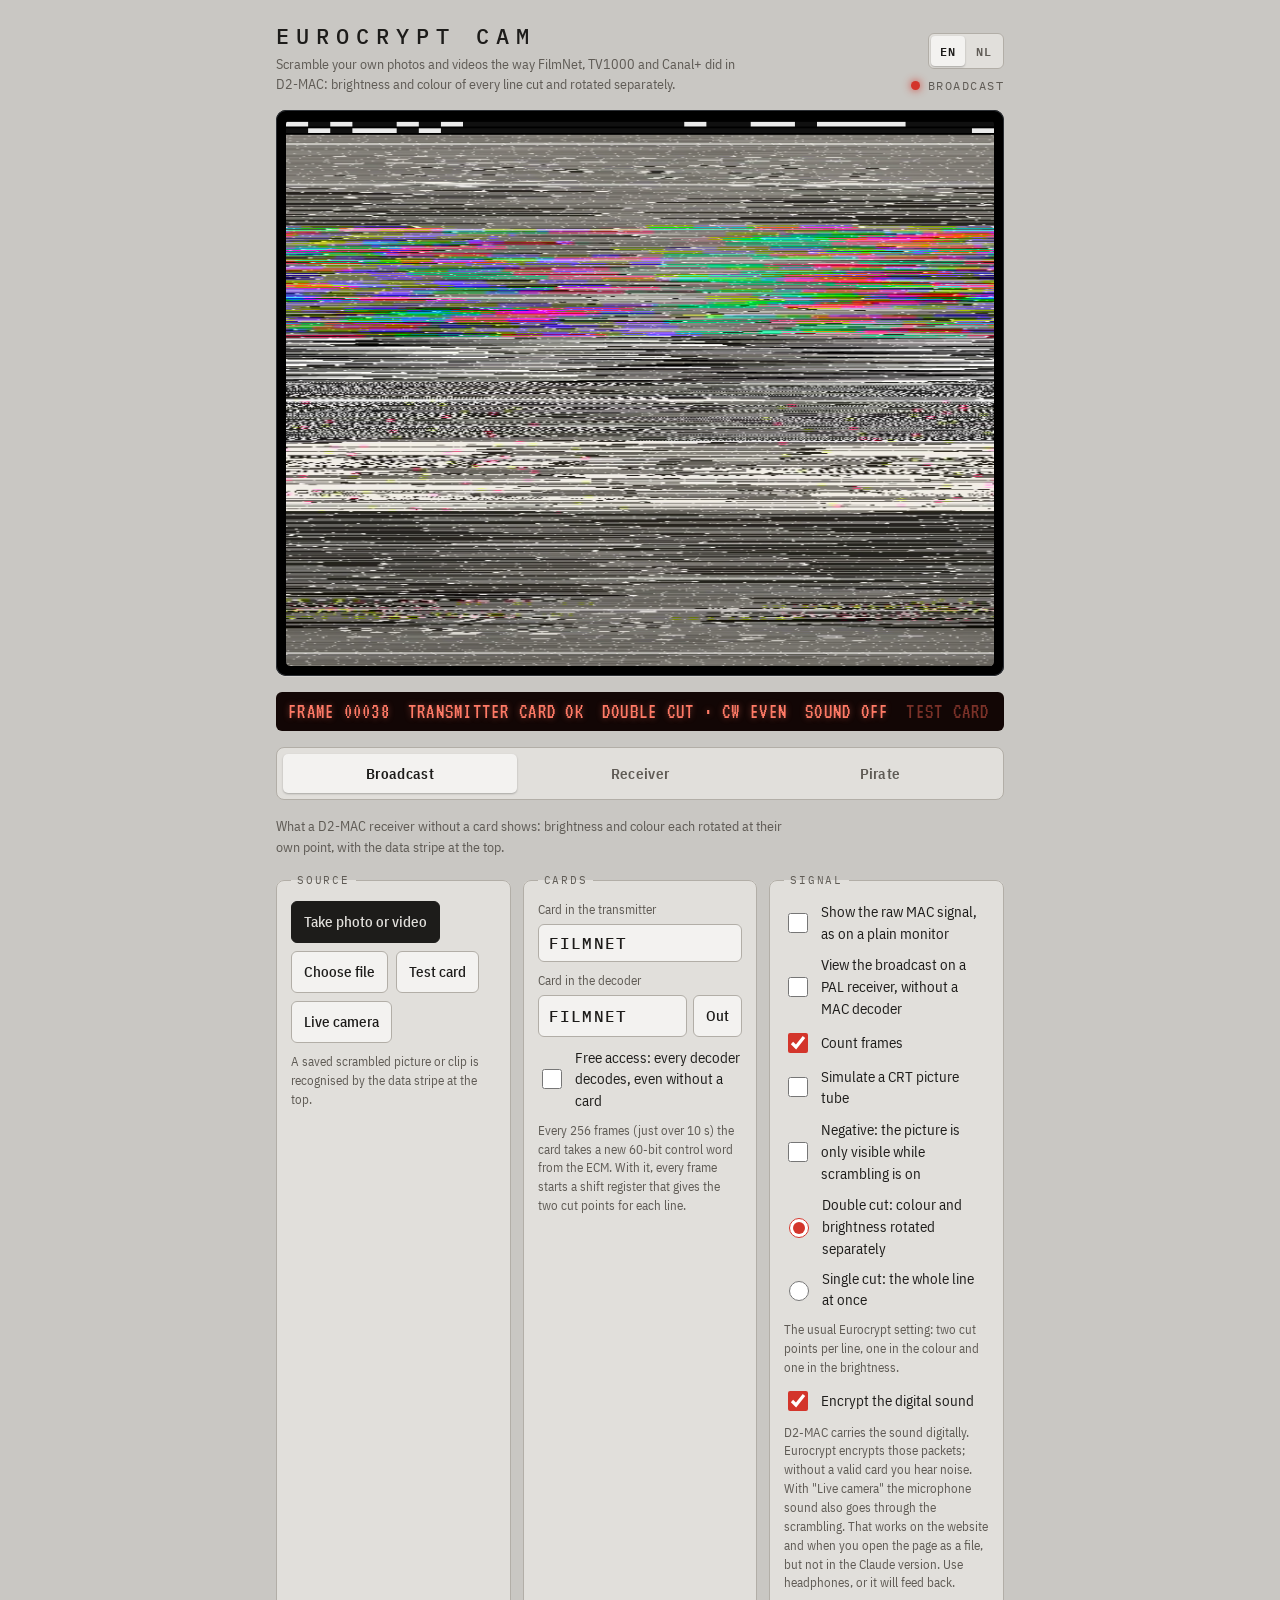
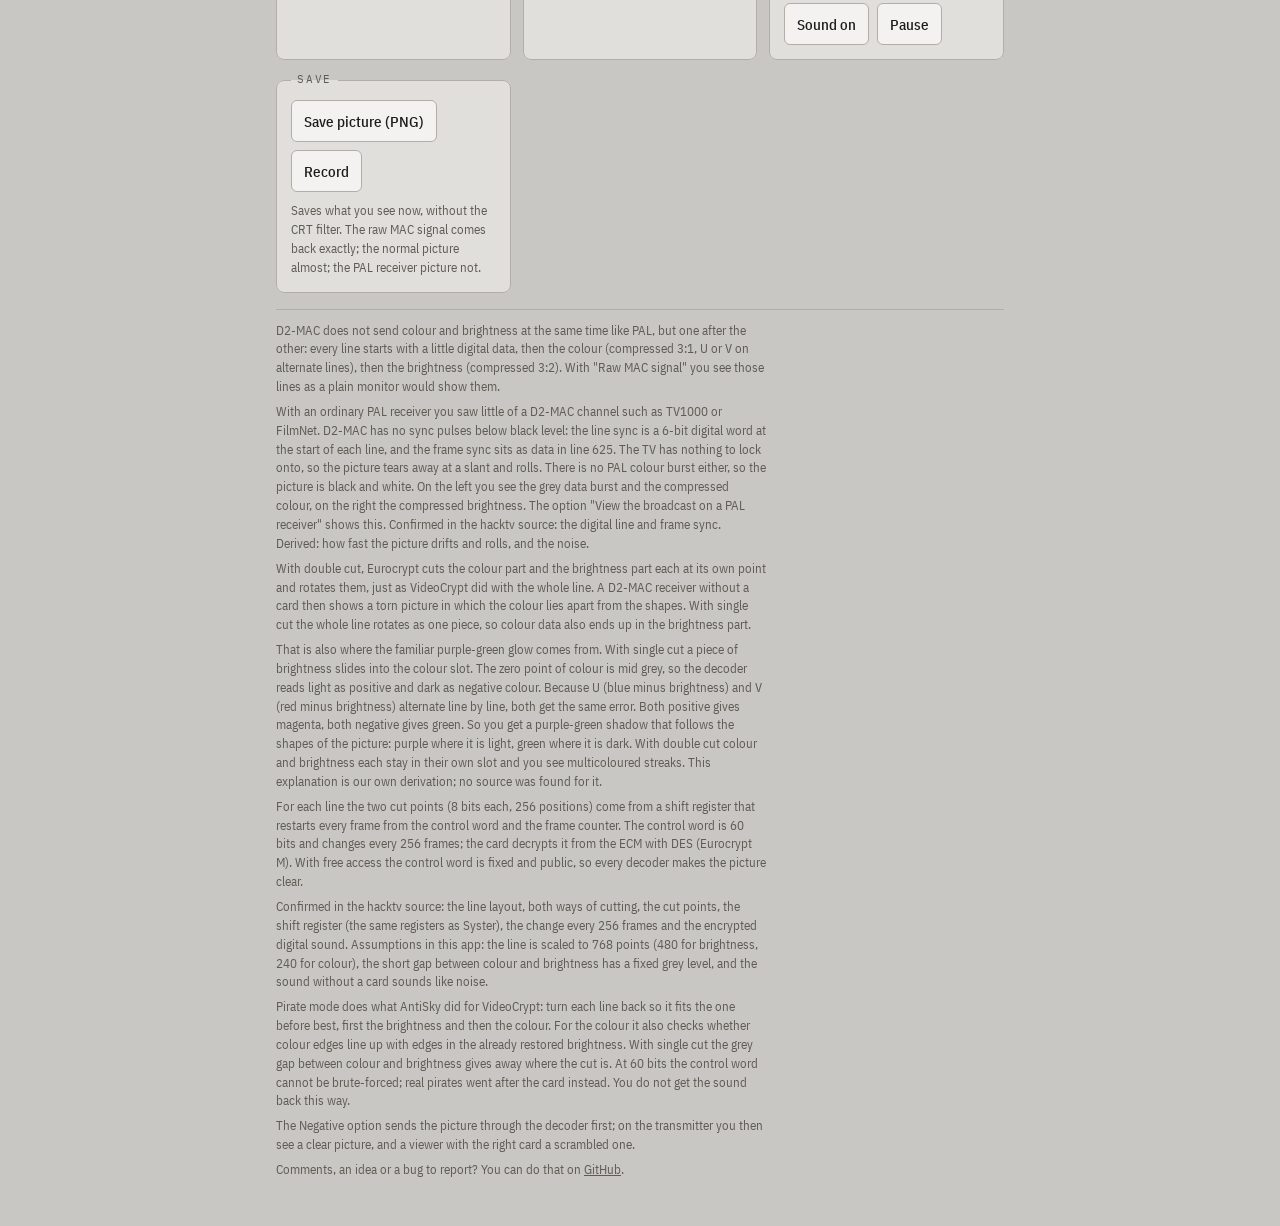
==== commit 2b1802f9: "Eurocrypt: eigen lettertypes, opmaakfout kop hersteld" ====
--- a/eurocrypt/index.html
+++ b/eurocrypt/index.html
@@ -1,8 +1,6 @@
 <!doctype html><html lang="nl"><head><meta charset=utf8><meta name=viewport content="width=device-width,initial-scale=1,viewport-fit=cover"><style>:root{color-scheme:light;box-sizing:border-box;padding-top:env(safe-area-inset-top,0px);padding-bottom:env(safe-area-inset-bottom,0px)}body{margin:0;padding:0;font:14px -apple-system,BlinkMacSystemFont,sans-serif;background:#fff;color:#000}img{max-width:100%}[hidden]:not([hidden=until-found i]){display:none!important}</style></head><body><link rel="icon" href="../favicon.svg">
 <title>Eurocrypt Camera</title>
-<link rel="preconnect" href="https://fonts.googleapis.com">
-<link rel="preconnect" href="https://fonts.gstatic.com" crossorigin>
-<link rel="stylesheet" href="https://fonts.googleapis.com/css2?family=IBM+Plex+Sans+Condensed:wght@400;500;600&family=IBM+Plex+Mono:wght@400;500&family=VT323&display=swap">
+<link rel="stylesheet" href="../fonts/fonts.css">
 <style>
 /* Layout: one centred column like the front of a decoder box — screen in a bezel, a display strip, then control panels. Sister of VideoCrypt, Syster and Luxcrypt Cam: same box, red display like a MAC receiver. */
 :root{
@@ -111,7 +109,7 @@
       <h1>Eurocrypt&nbsp;Cam</h1>
       <p>Scramble je eigen foto's en video's zoals FilmNet, TV1000 en Canal+ in D2-MAC: helderheid en kleur van elke lijn apart doorgeknipt en rondgedraaid.</p>
     </div>
-    <div class="hdr-r"><div class="lang" role="group" aria-label="Taal / Language" data-noi18n><button type="button" data-l="en" lang="en">EN</button><button type="button" data-l="nl" lang="nl">NL</button></div><div class="standby"><i></i><span id="ledtxt">Uitzending</span></div></div></div>
+    <div class="hdr-r"><div class="lang" role="group" aria-label="Taal / Language" data-noi18n><button type="button" data-l="en" lang="en">EN</button><button type="button" data-l="nl" lang="nl">NL</button></div><div class="standby"><i></i><span id="ledtxt">Uitzending</span></div></div>
   </header>
 
   <div class="bezel" id="bezel"><div class="screen"><canvas id="out" width="768" height="592" aria-label="Beeld"></canvas></div></div>
--- a/fonts/fonts.css
+++ b/fonts/fonts.css
@@ -0,0 +1,127 @@
+/* Self-hosted fonts (SIL Open Font License 1.1), so no visitor data goes to Google. */
+/* ibm-plex-sans-condensed-latin-ext-400-normal */
+@font-face {
+  font-family: 'IBM Plex Sans Condensed';
+  font-style: normal;
+  font-display: swap;
+  font-weight: 400;
+  src: url(./ibm-plex-sans-condensed-latin-ext-400-normal.woff2) format('woff2');
+  unicode-range: U+0100-02BA,U+02BD-02C5,U+02C7-02CC,U+02CE-02D7,U+02DD-02FF,U+0304,U+0308,U+0329,U+1D00-1DBF,U+1E00-1E9F,U+1EF2-1EFF,U+2020,U+20A0-20AB,U+20AD-20C0,U+2113,U+2C60-2C7F,U+A720-A7FF;
+}
+/* ibm-plex-sans-condensed-latin-400-normal */
+@font-face {
+  font-family: 'IBM Plex Sans Condensed';
+  font-style: normal;
+  font-display: swap;
+  font-weight: 400;
+  src: url(./ibm-plex-sans-condensed-latin-400-normal.woff2) format('woff2');
+  unicode-range: U+0000-00FF,U+0131,U+0152-0153,U+02BB-02BC,U+02C6,U+02DA,U+02DC,U+0304,U+0308,U+0329,U+2000-206F,U+20AC,U+2122,U+2191,U+2193,U+2212,U+2215,U+FEFF,U+FFFD;
+}
+/* ibm-plex-sans-condensed-latin-ext-500-normal */
+@font-face {
+  font-family: 'IBM Plex Sans Condensed';
+  font-style: normal;
+  font-display: swap;
+  font-weight: 500;
+  src: url(./ibm-plex-sans-condensed-latin-ext-500-normal.woff2) format('woff2');
+  unicode-range: U+0100-02BA,U+02BD-02C5,U+02C7-02CC,U+02CE-02D7,U+02DD-02FF,U+0304,U+0308,U+0329,U+1D00-1DBF,U+1E00-1E9F,U+1EF2-1EFF,U+2020,U+20A0-20AB,U+20AD-20C0,U+2113,U+2C60-2C7F,U+A720-A7FF;
+}
+/* ibm-plex-sans-condensed-latin-500-normal */
+@font-face {
+  font-family: 'IBM Plex Sans Condensed';
+  font-style: normal;
+  font-display: swap;
+  font-weight: 500;
+  src: url(./ibm-plex-sans-condensed-latin-500-normal.woff2) format('woff2');
+  unicode-range: U+0000-00FF,U+0131,U+0152-0153,U+02BB-02BC,U+02C6,U+02DA,U+02DC,U+0304,U+0308,U+0329,U+2000-206F,U+20AC,U+2122,U+2191,U+2193,U+2212,U+2215,U+FEFF,U+FFFD;
+}
+/* ibm-plex-sans-condensed-latin-ext-600-normal */
+@font-face {
+  font-family: 'IBM Plex Sans Condensed';
+  font-style: normal;
+  font-display: swap;
+  font-weight: 600;
+  src: url(./ibm-plex-sans-condensed-latin-ext-600-normal.woff2) format('woff2');
+  unicode-range: U+0100-02BA,U+02BD-02C5,U+02C7-02CC,U+02CE-02D7,U+02DD-02FF,U+0304,U+0308,U+0329,U+1D00-1DBF,U+1E00-1E9F,U+1EF2-1EFF,U+2020,U+20A0-20AB,U+20AD-20C0,U+2113,U+2C60-2C7F,U+A720-A7FF;
+}
+/* ibm-plex-sans-condensed-latin-600-normal */
+@font-face {
+  font-family: 'IBM Plex Sans Condensed';
+  font-style: normal;
+  font-display: swap;
+  font-weight: 600;
+  src: url(./ibm-plex-sans-condensed-latin-600-normal.woff2) format('woff2');
+  unicode-range: U+0000-00FF,U+0131,U+0152-0153,U+02BB-02BC,U+02C6,U+02DA,U+02DC,U+0304,U+0308,U+0329,U+2000-206F,U+20AC,U+2122,U+2191,U+2193,U+2212,U+2215,U+FEFF,U+FFFD;
+}
+/* ibm-plex-mono-latin-ext-400-normal */
+@font-face {
+  font-family: 'IBM Plex Mono';
+  font-style: normal;
+  font-display: swap;
+  font-weight: 400;
+  src: url(./ibm-plex-mono-latin-ext-400-normal.woff2) format('woff2');
+  unicode-range: U+0100-02BA,U+02BD-02C5,U+02C7-02CC,U+02CE-02D7,U+02DD-02FF,U+0304,U+0308,U+0329,U+1D00-1DBF,U+1E00-1E9F,U+1EF2-1EFF,U+2020,U+20A0-20AB,U+20AD-20C0,U+2113,U+2C60-2C7F,U+A720-A7FF;
+}
+/* ibm-plex-mono-latin-400-normal */
+@font-face {
+  font-family: 'IBM Plex Mono';
+  font-style: normal;
+  font-display: swap;
+  font-weight: 400;
+  src: url(./ibm-plex-mono-latin-400-normal.woff2) format('woff2');
+  unicode-range: U+0000-00FF,U+0131,U+0152-0153,U+02BB-02BC,U+02C6,U+02DA,U+02DC,U+0304,U+0308,U+0329,U+2000-206F,U+20AC,U+2122,U+2191,U+2193,U+2212,U+2215,U+FEFF,U+FFFD;
+}
+/* ibm-plex-mono-latin-ext-500-normal */
+@font-face {
+  font-family: 'IBM Plex Mono';
+  font-style: normal;
+  font-display: swap;
+  font-weight: 500;
+  src: url(./ibm-plex-mono-latin-ext-500-normal.woff2) format('woff2');
+  unicode-range: U+0100-02BA,U+02BD-02C5,U+02C7-02CC,U+02CE-02D7,U+02DD-02FF,U+0304,U+0308,U+0329,U+1D00-1DBF,U+1E00-1E9F,U+1EF2-1EFF,U+2020,U+20A0-20AB,U+20AD-20C0,U+2113,U+2C60-2C7F,U+A720-A7FF;
+}
+/* ibm-plex-mono-latin-500-normal */
+@font-face {
+  font-family: 'IBM Plex Mono';
+  font-style: normal;
+  font-display: swap;
+  font-weight: 500;
+  src: url(./ibm-plex-mono-latin-500-normal.woff2) format('woff2');
+  unicode-range: U+0000-00FF,U+0131,U+0152-0153,U+02BB-02BC,U+02C6,U+02DA,U+02DC,U+0304,U+0308,U+0329,U+2000-206F,U+20AC,U+2122,U+2191,U+2193,U+2212,U+2215,U+FEFF,U+FFFD;
+}
+/* ibm-plex-mono-latin-ext-600-normal */
+@font-face {
+  font-family: 'IBM Plex Mono';
+  font-style: normal;
+  font-display: swap;
+  font-weight: 600;
+  src: url(./ibm-plex-mono-latin-ext-600-normal.woff2) format('woff2');
+  unicode-range: U+0100-02BA,U+02BD-02C5,U+02C7-02CC,U+02CE-02D7,U+02DD-02FF,U+0304,U+0308,U+0329,U+1D00-1DBF,U+1E00-1E9F,U+1EF2-1EFF,U+2020,U+20A0-20AB,U+20AD-20C0,U+2113,U+2C60-2C7F,U+A720-A7FF;
+}
+/* ibm-plex-mono-latin-600-normal */
+@font-face {
+  font-family: 'IBM Plex Mono';
+  font-style: normal;
+  font-display: swap;
+  font-weight: 600;
+  src: url(./ibm-plex-mono-latin-600-normal.woff2) format('woff2');
+  unicode-range: U+0000-00FF,U+0131,U+0152-0153,U+02BB-02BC,U+02C6,U+02DA,U+02DC,U+0304,U+0308,U+0329,U+2000-206F,U+20AC,U+2122,U+2191,U+2193,U+2212,U+2215,U+FEFF,U+FFFD;
+}
+/* vt323-latin-ext-400-normal */
+@font-face {
+  font-family: 'VT323';
+  font-style: normal;
+  font-display: swap;
+  font-weight: 400;
+  src: url(./vt323-latin-ext-400-normal.woff2) format('woff2');
+  unicode-range: U+0100-02BA,U+02BD-02C5,U+02C7-02CC,U+02CE-02D7,U+02DD-02FF,U+0304,U+0308,U+0329,U+1D00-1DBF,U+1E00-1E9F,U+1EF2-1EFF,U+2020,U+20A0-20AB,U+20AD-20C0,U+2113,U+2C60-2C7F,U+A720-A7FF;
+}
+/* vt323-latin-400-normal */
+@font-face {
+  font-family: 'VT323';
+  font-style: normal;
+  font-display: swap;
+  font-weight: 400;
+  src: url(./vt323-latin-400-normal.woff2) format('woff2');
+  unicode-range: U+0000-00FF,U+0131,U+0152-0153,U+02BB-02BC,U+02C6,U+02DA,U+02DC,U+0304,U+0308,U+0329,U+2000-206F,U+20AC,U+2122,U+2191,U+2193,U+2212,U+2215,U+FEFF,U+FFFD;
+}
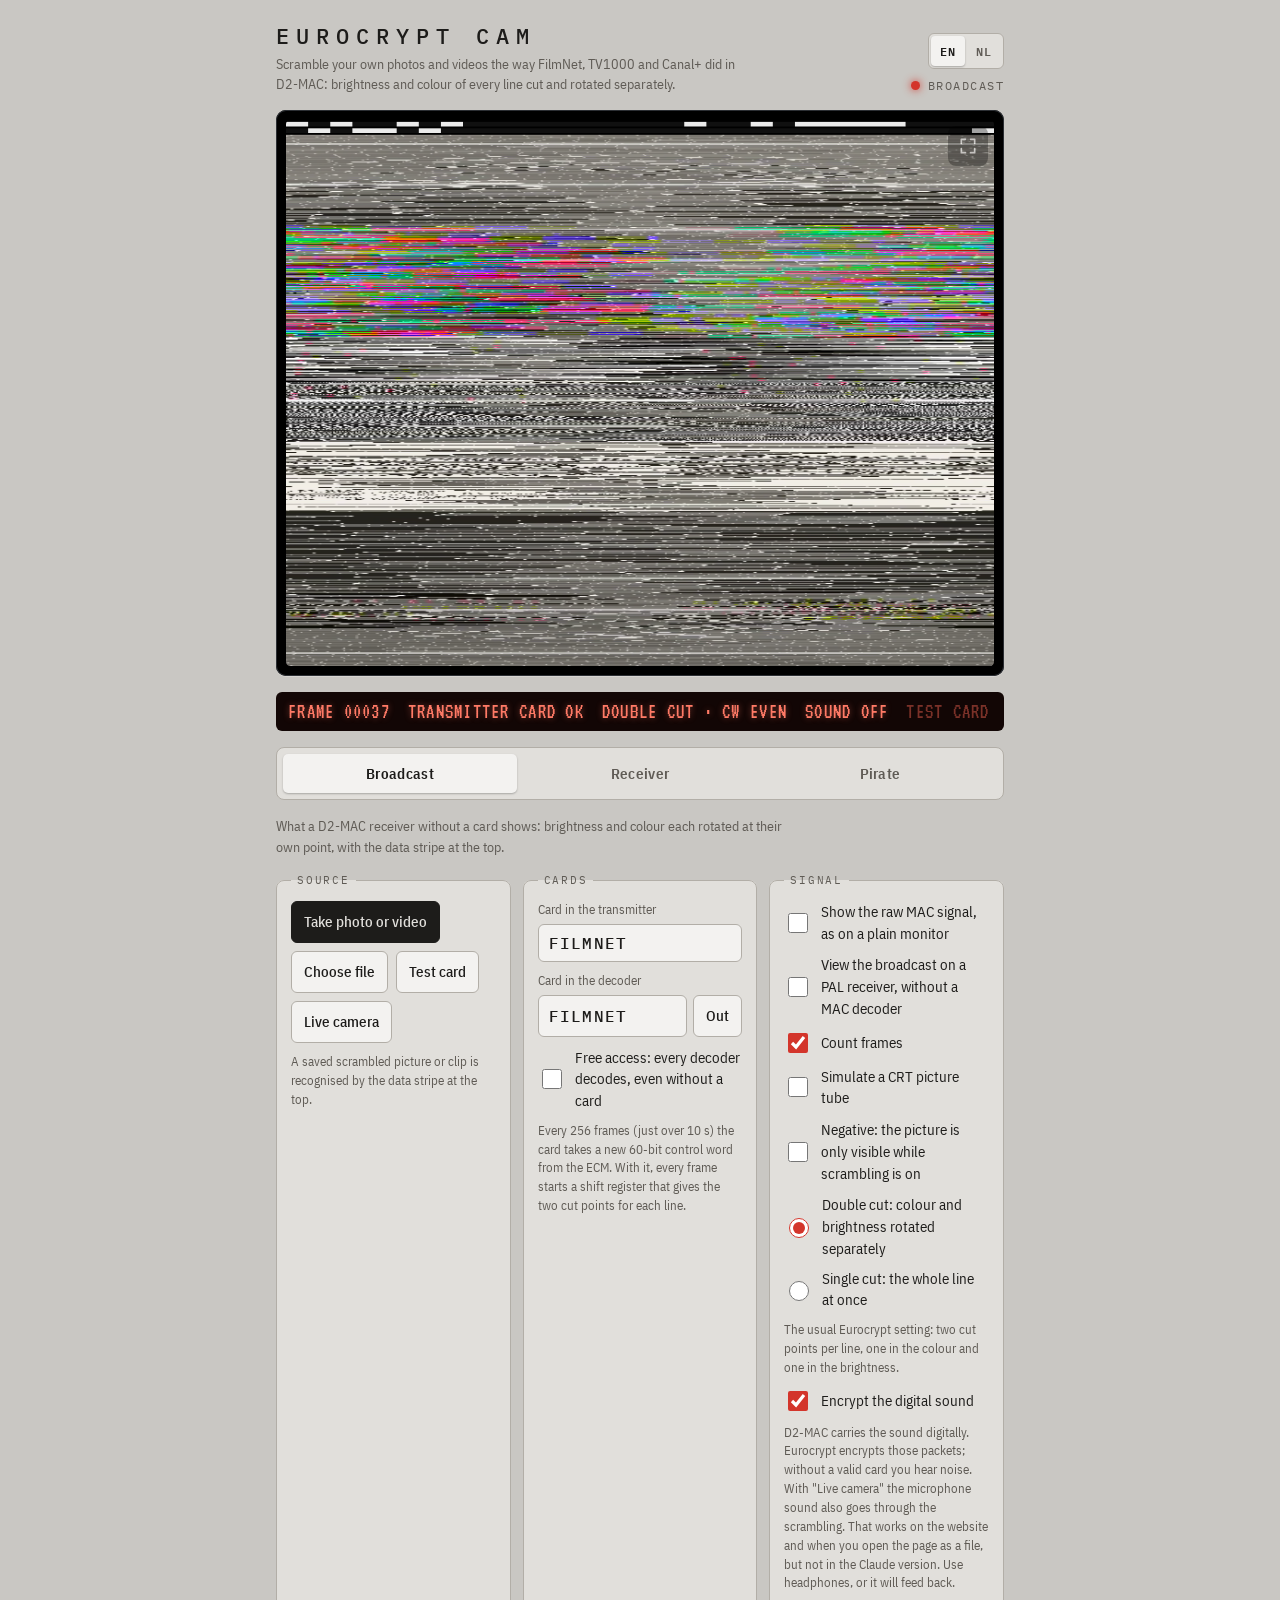
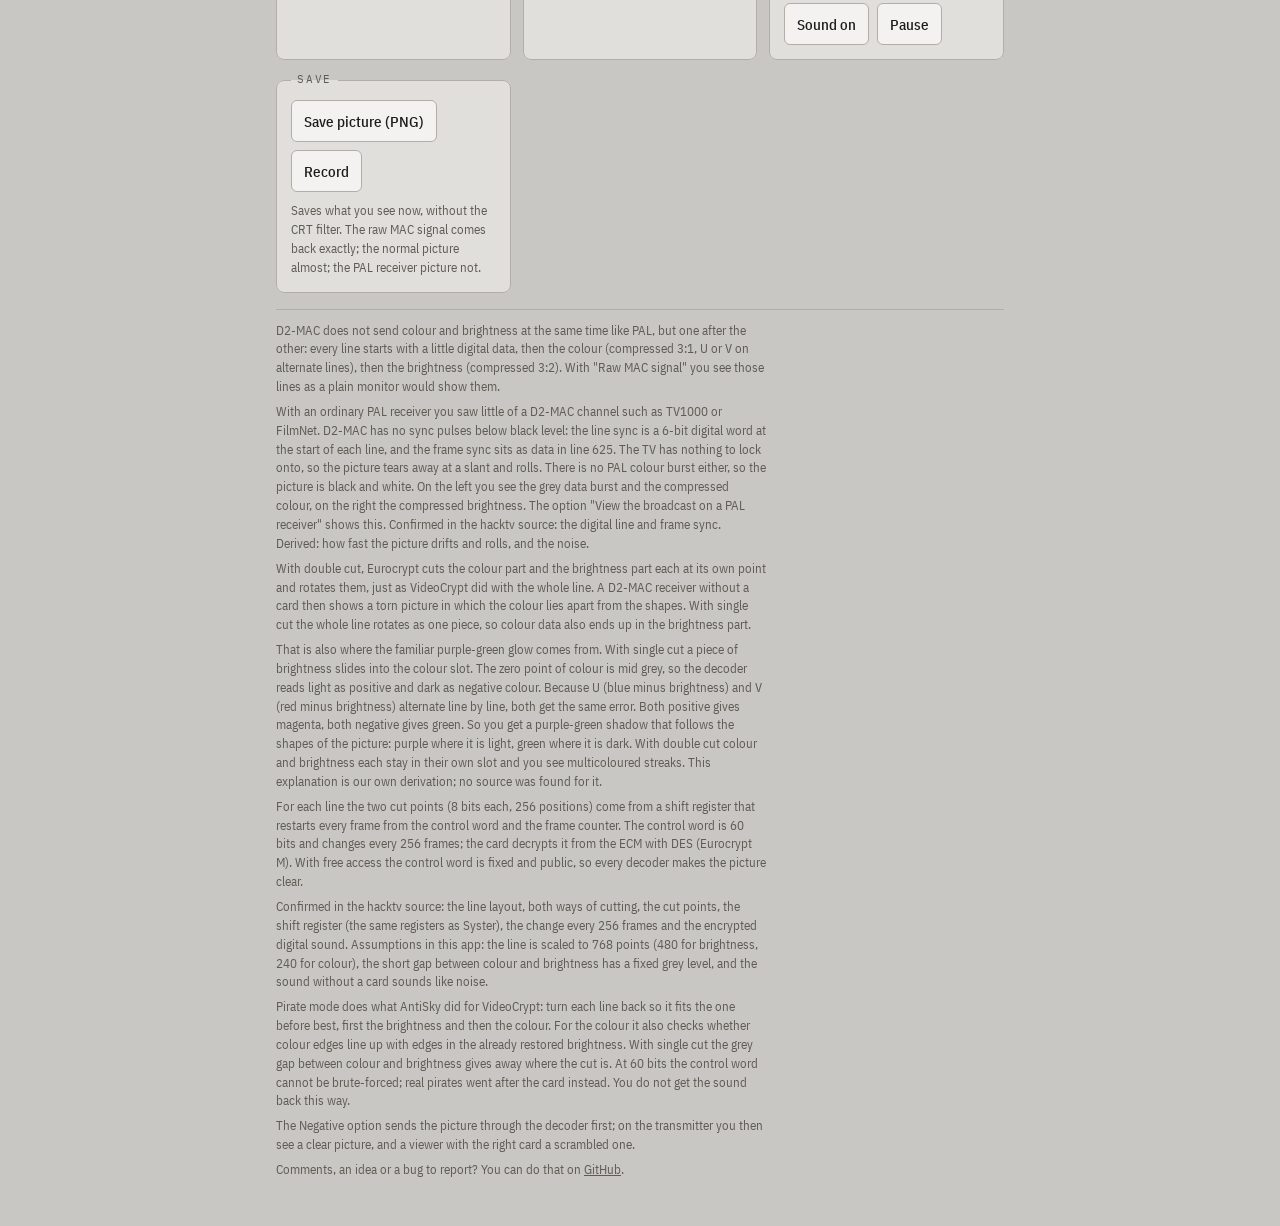
==== commit 061c0766: "Eurocrypt: beeld volledig scherm" ====
--- a/eurocrypt/index.html
+++ b/eurocrypt/index.html
@@ -102,6 +102,22 @@
 @media (prefers-reduced-motion: reduce){.standby i{box-shadow:none}}
 .hdr-r{display:flex;flex-direction:column;align-items:flex-end;gap:8px}.lang{display:inline-flex;gap:2px;background:var(--panel);border:1px solid var(--rule);border-radius:6px;padding:2px}.lang button{appearance:none;border:0;background:transparent;color:var(--muted);font:600 12px var(--font-mono);letter-spacing:.08em;padding:5px 9px;border-radius:4px;cursor:pointer;min-height:28px}.lang button[aria-pressed="true"]{background:var(--btn);color:var(--ink);box-shadow:0 1px 2px rgba(0,0,0,.25)}.lang button:focus-visible{outline:2px solid var(--focus);outline-offset:1px}
 </style>
+<!--fs--><style>
+.bezel{position:relative}
+.fsbtn{position:absolute;top:16px;right:16px;z-index:5;width:40px;height:40px;display:grid;place-items:center;border:0;border-radius:8px;
+  background:rgba(0,0,0,.55);color:#fff;cursor:pointer;opacity:.55;transition:opacity .2s;padding:0}
+.fsbtn:hover,.fsbtn:focus-visible{opacity:1}
+.fsbtn:focus-visible{outline:2px solid var(--focus,#2a6fdb);outline-offset:2px}
+.fsbtn svg{width:20px;height:20px;fill:none;stroke:currentColor;stroke-width:2;stroke-linecap:round;stroke-linejoin:round}
+.fsbtn .ex{display:none}
+.bezel.fs .fsbtn .en{display:none}.bezel.fs .fsbtn .ex{display:block}
+.bezel.fs{position:fixed;inset:0;z-index:1000;margin:0;padding:0;border-radius:0;box-shadow:none;background:#000;display:flex;align-items:center;justify-content:center}
+.bezel.fs .screen{width:min(100vw,calc(100dvh * var(--ar,1.3)));max-height:100dvh}
+.bezel.fs .fsbtn{top:max(12px,env(safe-area-inset-top));right:max(12px,env(safe-area-inset-right))}
+.bezel.fs.idle{cursor:none}.bezel.fs.idle .fsbtn{opacity:0}
+body.fslock{overflow:hidden}
+@media (prefers-reduced-motion: reduce){.fsbtn{transition:none}}
+</style><!--/fs-->
 
 <div class="wrap">
   <header>
@@ -112,7 +128,7 @@
     <div class="hdr-r"><div class="lang" role="group" aria-label="Taal / Language" data-noi18n><button type="button" data-l="en" lang="en">EN</button><button type="button" data-l="nl" lang="nl">NL</button></div><div class="standby"><i></i><span id="ledtxt">Uitzending</span></div></div>
   </header>
 
-  <div class="bezel" id="bezel"><div class="screen"><canvas id="out" width="768" height="592" aria-label="Beeld"></canvas></div></div>
+  <div class="bezel" id="bezel"><!--fs--><button type="button" class="fsbtn" id="btnFs" aria-label="Volledig scherm" title="Volledig scherm"><svg class="en" viewBox="0 0 24 24" aria-hidden="true"><path d="M4 9V4h5M15 4h5v5M20 15v5h-5M9 20H4v-5"/></svg><svg class="ex" viewBox="0 0 24 24" aria-hidden="true"><path d="M9 4v5H4M20 9h-5V4M15 20v-5h5M4 15h5v5"/></svg></button><!--/fs--><div class="screen"><canvas id="out" width="768" height="592" aria-label="Beeld"></canvas></div></div>
 
   <div class="vfd" id="vfd" aria-live="polite">
     <span id="vfdFrame">Frame 00000</span><span id="vfdCard">Kaart --</span><span id="vfdPal">Dubbele snede</span><span id="vfdSound">Geluid uit</span><span id="vfdMsg" class="dim">Testbeeld</span>
@@ -221,7 +237,7 @@
 
 <!--i18n--><script>
 (() => {
-  const D = {"Uitzending": "Broadcast", "Beeld": "Picture", "Weergave": "View", "Ontvanger": "Receiver", "Piraat": "Pirate", "Bron": "Source", "Foto of video maken": "Take photo or video", "Bestand kiezen": "Choose file", "Testbeeld": "Test card", "Live camera": "Live camera", "Een opgeslagen gescrambeld beeld of filmpje wordt herkend aan de datastreep bovenin.": "A saved scrambled picture or clip is recognised by the data stripe at the top.", "Videorecorder": "Video recorder", "Naar het begin": "Back to start", "Terugspoelen (nog eens drukken voor sneller)": "Rewind (press again for faster)", "Terugspoelen": "Rewind", "Eén beeld terug": "One frame back", "Afspelen": "Play", "Pauze": "Pause", "Verder": "Resume", "Eén beeld vooruit": "One frame forward", "Vooruitspoelen (nog eens drukken voor sneller)": "Fast forward (press again for faster)", "Vooruitspoelen": "Fast forward", "Positie in de video": "Position in the video", "Smartcards": "Smartcards", "Kaarten": "Cards", "Kaart in de zender": "Card in the transmitter", "Kaart in de ontvanger": "Card in the receiver", "Kaart in de decoder": "Card in the decoder", "Kaart verwijderen": "Remove card", "Kaart erin doen": "Insert card", "Eruit": "Out", "Erin": "In", "Signaal": "Signal", "Systeem": "System", "CRT-beeldbuis nabootsen": "Simulate a CRT picture tube", "Overscan: de randen en de datastreep vallen buiten beeld, zoals op een beeldbuis": "Overscan: the edges and the data stripe fall outside the screen, as on a picture tube", "Negatief: het beeld is alleen te zien als de scrambling aan staat": "Negative: the picture is only visible while scrambling is on", "Geluid scramblen met spectrale inversie": "Scramble the sound with spectral inversion", "Het geluid van de bron is al gescrambeld (echte oude opname)": "The source sound is already scrambled (a real old recording)", "Draaggolf voor de inversie": "Carrier for the inversion", "Geluidsversterking": "Sound restoration", "Sterkte": "Strength", "Geluid aan": "Sound on", "Geluid uit": "Sound off", "Kraak dit beeld": "Crack this picture", "Opslaan": "Save", "Beeld opslaan (PNG)": "Save picture (PNG)", "Opnemen": "Record", "Stop opname": "Stop recording", "Slaat op wat je nu ziet, zonder CRT-filter. Laad het later weer in om te ontsleutelen.": "Saves what you see now, without the CRT filter. Load it again later to decode it.", "PAL aan": "PAL on", "PAL uit": "PAL off", "Kaart --": "Card --", "Kaart OK": "Card OK", "Geen kaart": "No card", "Verkeerde kaart": "Wrong card", "Geen kaart nodig": "No card needed", "Geen signaal": "No signal", "Bron al gescrambeld": "Source already scrambled", "Geluid helder": "Sound clear", "Geluid versterkt": "Sound restored", "Geluid versleuteld": "Sound encrypted", "Geen geluid hier": "No sound here", "Tik op Pauze om af te spelen": "Tap Pause to play", "Dit bestand kan ik niet openen": "This file cannot be opened", "Live met geluid": "Live with sound", "Live": "Live", "Video": "Video", "Foto": "Photo", "Klaar": "Done", "Einde": "End", "Gekraakt": "Cracked", "Kraken mislukt": "Cracking failed", "Live camera wordt hier geblokkeerd. Gebruik \"Foto of video maken\": op een telefoon opent dat de camera.": "The live camera is blocked here. Use \"Take photo or video\": on a phone that opens the camera.", "Niet opgeslagen.": "Not saved.", "Er staat al een opslagvraag open.": "A save request is already open.", "Opslaan lukt hier niet.": "Saving does not work here.", "Opnemen wordt hier niet ondersteund.": "Recording is not supported here.", "Herstelt dun, zacht geluid van oude opnames en YouTube-video's. Bij het omkeren komt de bas uit het hoogste deel van het gescrambelde geluid, en dat deel is op videobanden en door compressie grotendeels verloren gegaan. De versterking haalt de lage en middentonen weer op en maakt het geheel luider. Voor een echte oude opname zonder datastreep: kies hem via \"Bestand kiezen\" en zet \"Het geluid van de bron is al gescrambeld\" aan. Op de Uitzending hoor je hem dan gescrambeld, in de Ontvanger (met kaart) en bij de Piraat omgedraaid. Zet daar eventueel Geluidsversterking bij.": "Restores thin, quiet sound from old recordings and YouTube videos. When the spectrum is turned back, the bass comes from the top of the scrambled sound, and that part was largely lost on videotape and through compression. The restoration lifts the low and middle tones and makes the whole louder. For a real old recording without a data stripe: choose it with \"Choose file\" and switch on \"The source sound is already scrambled\". On Broadcast you then hear it scrambled; in the Receiver (with a card) and for the Pirate it is turned back. Add Sound restoration there if needed.", "Wat een abonnee ziet. Zelfde kaart als de zender geeft een helder beeld; een andere kaart niet; zonder kaart verschijnt de bekende melding.": "What a subscriber sees. The same card as the transmitter gives a clear picture; another card does not; without a card the familiar message appears.", "Wat de piraat weet": "What the pirate knows", "Elk beeld een nieuwe volgorde": "A new order every frame", "PAL-kleurfout nabootsen": "Simulate the PAL colour error", "Beelden doortellen": "Count frames", "VideoCrypt Cam": "VideoCrypt Cam", "Scramble je eigen foto's en video's zoals Sky in 1990: elke beeldlijn geknipt op een van 256 punten en rondgedraaid.": "Scramble your own photos and videos the way Sky did in 1990: every picture line cut at one of 256 points and rotated.", "PAL-kleurdraaiing nabootsen": "Simulate the PAL colour rotation", "Elk beeld nieuwe snijpunten": "New cut points every frame", "VideoCrypt: elke lijn rondgedraaid": "VideoCrypt: every line rotated", "VideoCrypt, compressievriendelijk: blokken van 16 lijnen": "VideoCrypt, compression-friendly: blocks of 16 lines", "VideoCrypt S: lijnen gehusseld in blokken van 47": "VideoCrypt S: lines shuffled in blocks of 47", "12,51 kHz, zoals BBC Select": "12.51 kHz, as BBC Select", "Sky zond het geluid bij VideoCrypt onversleuteld uit. BBC Select draaide het spectrum om rond 12,51 kHz: lage tonen werden hoog en andersom. Met een lagere draaggolf valt alles boven die frequentie weg en klinkt het als een telefoonlijn. Met \"Live camera\" gaat ook het geluid van de microfoon door de scrambling. Dat werkt op de website en als je de pagina als bestand opent, maar niet in de Claude-versie. Gebruik een koptelefoon, anders gaat het rondzingen.": "Sky sent the sound unencrypted with VideoCrypt. BBC Select inverted the spectrum around 12.51 kHz: low tones became high and vice versa. With a lower carrier everything above that frequency is lost and it sounds like a telephone line. With \"Live camera\" the microphone sound also goes through the scrambling. That works on the website and when you open the page as a file, but not in the Claude version. Use headphones, or it will feed back.", "Doorlopend kraken": "Crack continuously", "Stop met kraken": "Stop cracking", "Hele video kraken": "Crack the whole video", "Gekraakte video afspelen": "Play cracked video", "Stop afspelen": "Stop playback", "Video gekraakt": "Video cracked", "VideoCrypt S was de variant die de BBC voor BBC Select gebruikte: geen lijnen rondgedraaid maar hele lijnen van plek gewisseld binnen blokken van 47, omdat lijnrotatie slecht tegen echo's bij antenne-ontvangst kon.": "VideoCrypt S was the variant the BBC used for BBC Select: no lines rotated, but whole lines swapped within blocks of 47, because line rotation coped badly with echoes in aerial reception.", "Het snijpunt of de lijnvolgorde komt uit een pseudo-willekeurige reeks met de kaartcode als sleutel, zoals bij de echte smartcard. Het framenummer en een kaartcontrole staan als datastreep in de bovenste lijnen, net als de VBI-data van VideoCrypt.": "The cut point or line order comes from a pseudo-random sequence keyed by the card code, as with the real smartcard. The frame number and a card check sit as a data stripe in the top lines, like VideoCrypt's VBI data.", "Net als bij echt VideoCrypt blijft het meest linkse stukje van elke lijn ongescrambeld. Op een beeldbuis-tv viel dat weg achter de rand van het scherm, maar een tv-kaart liet het zien.": "As with real VideoCrypt, the leftmost bit of each line stays unscrambled. On a CRT television it was hidden behind the edge of the screen, but a TV card showed it.", "De Piraat-modus kraakt een beeld zonder kaart door elke lijn te vergelijken met de vorige, naar de methode van Markus Kuhn (AntiSky, 1994). Voor VideoCrypt gebruikt hij ook die ongescrambelde rand: de eerste rondgedraaide pixel moet er netjes op aansluiten. Als beveiliging is dit dus niets waard.": "Pirate mode cracks a picture without a card by comparing each line with the one before, after Markus Kuhn's method (AntiSky, 1994). For VideoCrypt it also uses the unscrambled edge: the first rotated pixel has to continue it neatly. As security this is worth nothing.", "In de Piraat-modus kan de kraker ook doorlopend werken, zoals de pc-decoders met een tv-kaart rond 1995. Hij kraakt dan zo snel als de computer toelaat, een paar beelden per seconde. Hele video kraken loopt een geladen filmpje beeld voor beeld door en speelt het resultaat daarna op normale snelheid af.": "In Pirate mode the cracker can also run continuously, like the PC decoders with a TV card around 1995. It then cracks as fast as the computer allows, a few frames per second. Crack the whole video steps through a loaded clip frame by frame and then plays the result back at normal speed.", "De optie Negatief draait de rollen om. Het beeld gaat eerst door de decoder en daarna door de scrambler, die het precies weer in elkaar zet. Op de zender zie je dan het heldere beeld, zonder kaart ook. Een abonnee met de juiste kaart krijgt juist een gescrambeld beeld.": "The Negative option swaps the roles. The picture first goes through the decoder and then through the scrambler, which puts it exactly back together. On the transmitter you then see the clear picture, even without a card. A subscriber with the right card gets a scrambled picture instead.", "Het geluid van het testbeeld is een eigen herkenningsmelodie. Spectrale inversie heeft geen sleutel: de Piraat-modus draait het spectrum gewoon nog een keer om.": "The test card sound is an original ident. Spectral inversion has no key: Pirate mode simply inverts the spectrum once more.", "VC blok": "VC block", "Wat de satelliet uitzendt: elke lijn rondgedraaid, bovenin de datastreep met framenummer.": "What the satellite sends out: every line rotated, with the data stripe and frame number at the top.", "Wat een abonnee ziet. Zelfde code als de zender geeft een helder beeld; een andere code niet; geen kaart geeft de bekende melding.": "What a subscriber sees. The same code as the transmitter gives a clear picture; another code does not; no card gives the familiar message.", "Zonder kaart: de computer zoekt per lijn het snijpunt door hem met de vorige lijn te vergelijken. Werkt het best op beelden met veel structuur.": "Without a card: the computer finds the cut point of each line by comparing it with the line before. Works best on pictures with lots of structure.", "Zoals Sky het uitzond: elke lijn op een van 256 punten geknipt.": "As Sky broadcast it: every line cut at one of 256 points.", "Voor video die je wilt opnemen en later ontsleutelen. Grover beeld, makkelijker te kraken.": "For video you want to record and decode later. Coarser picture, easier to crack.", "Zoals BBC Select: hele lijnen verwisseld binnen vaste blokken van 47. Een verplaatste lijn krijgt ook een kleurfout.": "As BBC Select: whole lines swapped within fixed blocks of 47. A moved line also gets a colour error.", "Syster Cam": "Syster Cam", "Scramble je eigen foto's en video's zoals Canal+ en Premiere in de jaren 90: per veld 287 beeldlijnen door elkaar gehusseld via een buffer van 32 lijnen.": "Scramble your own photos and videos the way Canal+ and Premiere did in the 1990s: 287 picture lines per field shuffled through a 32-line buffer.", "De kaart levert het controlewoord. Daaruit volgt per veld een seed van 15 bits, en daaruit de lijnvolgorde.": "The card supplies the control word. From it follows a 15-bit seed per field, and from that the line order.", "Syster, sleuteltabel 1 (Premiere)": "Syster, key table 1 (Premiere)", "Syster, sleuteltabel 2 (Canal+ Frankrijk)": "Syster, key table 2 (Canal+ France)", "Smartcrypt: Syster plus knippen en draaien, snijpunten uit dezelfde seed": "Smartcrypt: Syster plus cut and rotate, cut points from the same seed", "Smartcrypt met sterke sleutel: snijpunten uit de kaart": "Smartcrypt with a strong key: cut points from the card", "Syster, compressievriendelijk: blokken van 16 lijnen": "Syster, compression-friendly: blocks of 16 lines", "Discret 11: elke lijn 0, 1 of 2 stappen vertraagd": "Discret 11: every line delayed by 0, 1 or 2 steps", "12,8 kHz, zoals Canal+ en Premiere": "12.8 kHz, as Canal+ and Premiere", "Syster en Discret 11 draaiden het geluid om rond 12,8 kHz: lage tonen werden hoog en andersom. Met een lagere draaggolf valt alles boven die frequentie weg en klinkt het als een telefoonlijn. Met \"Live camera\" gaat ook het geluid van de microfoon door de scrambling. Dat werkt op de website en als je de pagina als bestand opent, maar niet in de Claude-versie. Gebruik een koptelefoon, anders gaat het rondzingen.": "Syster and Discret 11 inverted the sound around 12.8 kHz: low tones became high and vice versa. With a lower carrier everything above that frequency is lost and it sounds like a telephone line. With \"Live camera\" the microphone sound also goes through the scrambling. That works on the website and when you open the page as a file, but not in the Claude version. Use headphones, or it will feed back.", "Het algoritme en de sleuteltabel": "The algorithm and the key table", "Alleen het beeld": "Only the picture", "Syster (Nagravision, analoog) verwisselt hele lijnen binnen een veld. Elk veld telt 287 gescrambelde lijnen. Een sleuteltabel van 256 waarden kiest bij elke lijn een van 32 vakjes in een buffer; de nieuwe lijn gaat erin en de lijn die er al in zat komt eruit. De tabel wordt doorlopen vanaf startpunt r met stap 2s+1. Samen zijn r en s 15 bits, dus 32.768 mogelijke volgordes per veld.": "Syster (analogue Nagravision) swaps whole lines within a field. Each field has 287 scrambled lines. A key table of 256 values picks one of 32 slots in a buffer for every line; the new line goes in and the line already there comes out. The table is walked from start point r with step 2s+1. Together r and s are 15 bits, so 32,768 possible orders per field.", "De seed is elk veld anders. Hij komt uit twee schuifregisters die elke 25 beelden opnieuw beginnen met het controlewoord van de kaart. Hier is de kaartcode de sleutel, en elke 50 beelden komt er een nieuw controlewoord, zoals in hacktv.": "The seed is different for every field. It comes from two shift registers that restart every 25 frames from the card's control word. Here the card code is the key, and every 50 frames brings a new control word, as in hacktv.", "Bij PAL verhuist alleen het beeld en blijft de kleurburst op zijn plek. Een lijn die n lijnen verschuift, krijgt daardoor een tintfout van n × 270,576°, en bij een oneven n staat de PAL-schakelaar verkeerd om. De decoder zet de lijnen terug en de kleur klopt weer.": "With PAL only the picture moves and the colour burst stays in place. A line moved by n lines therefore gets a hue error of n × 270.576°, and for odd n the PAL switch is the wrong way round. The decoder puts the lines back and the colour is right again.", "Vereenvoudigingen: echte Syster stuurt in de onderste 32 lijnen al lijnen van het volgende veld mee. Hier blijven die in hetzelfde veld, zodat elk opgeslagen beeld op zichzelf te ontsleutelen is. De onderste lijn van elk veld blijft ongescrambeld, zoals lijn 310 en 623. De datastreep bovenin staat voor de VBI-data, die in het echt op lijnen 14, 15, 327 en 328 liep met ECM's, EMM's en vlaggen zoals de sleuteltabel en de geluidsfrequentie.": "Simplifications: real Syster already sends lines of the next field in the bottom 32 lines. Here they stay in the same field, so every saved picture can be decoded on its own. The bottom line of each field stays unscrambled, like lines 310 and 623. The data stripe at the top stands for the VBI data, which in reality ran on lines 14, 15, 327 and 328 with ECMs, EMMs and flags such as the key table and the sound frequency.", "De Piraat-modus doet wat Cryptimage en Xawdecode deden: omdat de sleuteltabel bekend is, probeert hij alle 32.768 seeds per veld en kiest het gladste beeld. Met de goede seed ligt ook de verschuiving van elke lijn vast, dus hij draait de tintfout exact terug en levert een kleurenbeeld. Kies je \"Alleen het beeld\", dan gebruikt hij alleen dat de buffer 32 lijnen groot is: elke volgende lijn moet een van de 32 zijn die nog wachten, en hij kiest de lijn die het best aansluit. Op foto's klopt dan meestal 60 tot 80 procent van de lijnen; bij veel lucht of effen vlakken, en op een testbeeld met veel gelijke lijnen, veel minder.": "Pirate mode does what Cryptimage and Xawdecode did: because the key table is known, it tries all 32,768 seeds per field and picks the smoothest picture. With the right seed the shift of every line is fixed too, so it undoes the hue error exactly and delivers a colour picture. If you choose \"Only the picture\", it only uses the fact that the buffer is 32 lines deep: each next line must be one of the 32 still waiting, and it picks the line that fits best. On photos usually 60 to 80 percent of the lines are right; with lots of sky or plain areas, and on a test card with many identical lines, far fewer.", "Discret 11, de voorganger uit 1984, verschoof lijnen 0, 902 of 1804 nanoseconden naar rechts, gekozen door een schuifregister van 11 bits. 902 ns is precies vier perioden van de PAL-kleurdraaggolf, dus de kleur blijft goed. De rechterrand valt in de overscan. Met maar 2047 sleutels is hij in een oogwenk te kraken.": "Discret 11, the predecessor from 1984, shifted lines 0, 902 or 1804 nanoseconds to the right, chosen by an 11-bit shift register. 902 ns is exactly four periods of the PAL colour subcarrier, so the colour stays right. The right edge falls in the overscan. With only 2047 keys it is cracked in an instant.", "Smartcrypt is Syster met daarbovenop knippen en draaien zoals VideoCrypt. Dat bestond echt, deels: hacktv kent de optie \"Syster cut and rotate\" (intern Smartcrypt, daar nog onaf), en in de Syster-data zit een vlag die op sommige decoders knippen en draaien aanzet. Hoe de echte snijpunten werden gekozen is niet bekend; die van deze app zijn eigen werk. Voor de hardware was het bijna gratis: de decoder had de lijnen al in een geheugen staan en hoefde alleen op een ander punt te beginnen met uitlezen.": "Smartcrypt is Syster with VideoCrypt-style cut and rotate on top. It really existed, in part: hacktv has the option \"Syster cut and rotate\" (internally Smartcrypt, still unfinished there), and the Syster data carries a flag that switches on cut and rotate in some decoders. How the real cut points were chosen is not known; the ones in this app are our own. For the hardware it was almost free: the decoder already held the lines in memory and only had to start reading at a different point.", "Kraken wordt lastiger, want de piraat moet nu tegelijk de volgorde en de verschuiving van elke lijn vinden. Deze piraat vergelijkt lijnen eerst op iets wat ronddraaien niet verandert: hoe sterk elke ruimtelijke frequentie in de lijn voorkomt. Zo vindt hij de volgorde, en met de zwakke variant via alle 32.768 seeds meteen ook alle snijpunten. Bij de sterke variant zoekt hij de snijpunten daarna lijn voor lijn, zoals AntiSky bij VideoCrypt. Twee zwakke systemen op elkaar maken samen nog geen sterk systeem; dat lukt pas als ook de sleutel sterk is.": "Cracking gets harder, because the pirate now has to find the order and the shift of every line at once. This pirate first compares lines on something rotation does not change: how strongly each spatial frequency occurs in the line. That gives the order, and with the weak variant, through all 32,768 seeds, every cut point as well. With the strong variant it then finds the cut points line by line, like AntiSky did for VideoCrypt. Two weak systems stacked do not make a strong one; that only happens when the key is strong too.", "De compressievriendelijke modus is een eigen variant: blokken van 16 lijnen door een buffer van 8, zodat een opgenomen filmpje de videocompressie overleeft. De optie Negatief stuurt het beeld eerst door de decoder; op de zender zie je dan een helder beeld en een abonnee met de juiste kaart juist een gescrambeld beeld.": "The compression-friendly mode is our own variant: blocks of 16 lines through a buffer of 8, so a recorded clip survives video compression. The Negative option sends the picture through the decoder first; on the transmitter you then see a clear picture, and a subscriber with the right card a scrambled one.", "Bronnen: hacktv (fsphil, Alex James), Cryptimage, Michael Niedermayer, Fabien Sanglard, en de analyse van Markus Kuhn uit 1998.": "Sources: hacktv (fsphil, Alex James), Cryptimage, Michael Niedermayer, Fabien Sanglard, and Markus Kuhn's 1998 analysis.", "Syster blok": "Syster block", "kleur intact": "colour intact", "Wat de zender uitstuurt: de lijnen van elk veld door elkaar, bovenin de datastreep met framenummer en vlaggen.": "What the transmitter sends out: the lines of each field shuffled, with the data stripe, frame number and flags at the top.", "Zonder kaart: de computer zoekt de lijnvolgorde terug uit het beeld zelf, zoals de piratensoftware van toen.": "Without a card: the computer works out the line order from the picture itself, like the pirate software of the day.", "Zoals Premiere in Duitsland: per veld 287 lijnen gehusseld met de standaard sleuteltabel.": "As Premiere in Germany: 287 lines per field shuffled with the standard key table.", "Zoals Canal+ Frankrijk vanaf oktober 1997: dezelfde methode met een andere sleuteltabel.": "As Canal+ France from October 1997: the same method with a different key table.", "Elke lijn wordt verplaatst én op een van 256 punten doorgeknipt en rondgedraaid. Het snijpunt komt uit dezelfde seed van 15 bits als de volgorde, dus wie de seed vindt, heeft alles.": "Every line is moved and also cut at one of 256 points and rotated. The cut point comes from the same 15-bit seed as the order, so whoever finds the seed has everything.", "Zelfde methode, maar het snijpunt komt uit de sleutel van de kaart. De volgorde blijft zwak; de snijpunten moet een piraat uit het beeld halen.": "The same method, but the cut point comes from the card's key. The order stays weak; a pirate has to get the cut points from the picture.", "Voor video die je wilt opnemen en later ontsleutelen: hele blokken van 16 lijnen wisselen van plek. Grover, en makkelijker te kraken.": "For video you want to record and decode later: whole blocks of 16 lines change place. Coarser, and easier to crack.", "Zoals Canal+ in de jaren 80: lijnen blijven op hun plek maar schuiven 0, 902 of 1804 ns op. De kleur blijft goed.": "As Canal+ in the 1980s: lines stay in place but shift by 0, 902 or 1804 ns. The colour stays right.", "Luxcrypt Cam": "Luxcrypt Cam", "Scramble je eigen foto's en video's zoals RTL 4 en RTL 5 rond 1990: de lijnsync vervangen door een burst, en het hele beeld op willekeurige momenten in negatief.": "Scramble your own photos and videos the way RTL 4 and RTL 5 did around 1990: the line sync replaced by a burst, and the whole picture turned negative at random moments.", "EPROM --": "EPROM --", "EPROM's": "EPROMs", "Zender": "Station", "RTL 4: alleen sync vervangen": "RTL 4: sync replaced only", "RTL 5: sync vervangen en beeld omgekeerd": "RTL 5: sync replaced and picture inverted", "EPROM in de decoder": "EPROM in the decoder", "RTL 5 (ook Veronica en SBS 6)": "RTL 5 (also Veronica and SBS 6)", "Geen EPROM": "No EPROM", "EPROM verwijderen": "Remove EPROM", "EPROM erin doen": "Insert EPROM", "Geen smartcard: het geheim is een vaste tabel per zender in een EPROM van 8 kB (een 2764) in de decoder.": "No smartcard: the secret is a fixed table per station in an 8 kB EPROM (a 2764) in the decoder.", "Elk beeld een ander stuk van de tabel": "A different part of the table every frame", "Luxcrypt liet het geluid ongemoeid: je hoort het altijd helder, met of zonder decoder. Het systeem kon digitaal PCM-geluid meesturen, maar dat werd niet gebruikt. Met \"Live camera\" hoor je ook de microfoon; dat werkt op de website en als je de pagina als bestand opent, maar niet in de Claude-versie. Gebruik een koptelefoon, anders gaat het rondzingen.": "Luxcrypt left the sound alone: you always hear it clearly, with or without a decoder. The system could carry digital PCM sound, but that was not used. With \"Live camera\" you also hear the microphone; that works on the website and when you open the page as a file, but not in the Claude version. Use headphones, or it will feed back.", "Waar de piraat op let": "What the pirate looks at", "Het zwartniveau aan de randen van het beeld": "The black level at the edges of the picture", "Alleen de gemiddelde helderheid van het beeld": "Only the average brightness of the picture", "Luxcrypt werd rond 1990 gebruikt door RTL 4 en RTL 5 op de satelliet. Het haalde de horizontale synchronisatiepuls weg en zette er een korte burst van 4 MHz voor in de plaats. Een tv zonder decoder kan de lijnen dan niet meer vastpakken: het beeld scheurt schuin weg. De decoder zoekt de burst en zet op die plek weer een sync neer. Daar is geen sleutel voor nodig.": "Luxcrypt was used around 1990 by RTL 4 and RTL 5 on satellite. It removed the horizontal sync pulse and put a short 4 MHz burst in its place. A TV without a decoder can no longer lock onto the lines: the picture tears away at a slant. The decoder finds the burst and puts a sync back in that place. No key is needed for that.", "RTL 5 keerde daarnaast het hele beeld om, en op willekeurige momenten weer terug. Omdat het hele signaal omkeert, draait ook de PAL-kleurdraaggolf een halve slag: het beeld wordt negatief en krijgt de complementaire kleuren. Wanneer dat gebeurt, staat in een vaste tabel in een EPROM. Veronica en SBS 6 gebruikten dezelfde codering als RTL 5, dus één decoder met de RTL 5-EPROM ving ze alle drie. Er is geen smartcard en geen sleutel die wisselt.": "RTL 5 also inverted the whole picture, and switched back at random moments. Because the whole signal inverts, the PAL colour subcarrier turns half a cycle too: the picture goes negative with complementary colours. When that happens is set in a fixed table in an EPROM. Veronica and SBS 6 used the same coding as RTL 5, so one decoder with the RTL 5 EPROM received all three. There is no smartcard and no changing key.", "Bevestigd uit bronnen: de burst van 4 MHz, de inversie bij RTL 5 en niet bij RTL 4, geen smartcard, en snel volledig gekraakt met bouwschema's die rondgingen. Volgens forumleden zat de tabel in een 2764-EPROM. Aannames in deze app: hoe de tabel eruitzag (stukken van 3 tot 50 beelden normaal of negatief), hoe snel het beeld zonder sync wegloopt, en de zwarte randen van 6 pixels aan beide kanten van elke lijn.": "Confirmed from sources: the 4 MHz burst, inversion on RTL 5 and not on RTL 4, no smartcard, and quickly and completely cracked with circuit diagrams that circulated. According to forum members the table sat in a 2764 EPROM. Assumptions in this app: what the table looked like (stretches of 3 to 50 frames normal or negative), how fast the picture drifts without sync, and the 6-pixel black edges on both sides of each line.", "De Piraat-modus heeft de EPROM niet nodig. De sync haalt hij net als de decoder uit de burst. Een negatief beeld verraadt zich aan het zwartniveau: de zwarte randen van de lijnen worden wit. Kies je \"Alleen de gemiddelde helderheid\", dan gokt hij: een beeld dat overwegend licht is, is waarschijnlijk negatief. Bij een donkere scène met veel lucht of sneeuw gaat dat mis.": "Pirate mode does not need the EPROM. Like the decoder, it takes the sync from the burst. A negative picture gives itself away by the black level: the black edges of the lines turn white. If you choose \"Only the average brightness\", it guesses: a mostly bright picture is probably negative. That goes wrong with a bright scene full of sky or snow.", "Een Luxcrypt-decoder kon met een andere EPROM en wat aanpassingen ook FilmNet op de Nederlandse kabel (Cablecrypt) ontsleutelen. Hoe Cablecrypt precies werkte heb ik niet kunnen vinden; daarom zit het hier niet in.": "With a different EPROM and some changes, a Luxcrypt decoder could also decode FilmNet on Dutch cable (Cablecrypt). How Cablecrypt worked exactly could not be found, so it is not included here.", "De optie Negatief stuurt het beeld eerst door de decoder; op de zender zie je dan een helder beeld met alleen de burst schuin erdoor, en een kijker met decoder juist een gescrambeld beeld.": "The Negative option sends the picture through the decoder first; on the transmitter you then see a clear picture with only the burst running through it at a slant, and a viewer with a decoder a scrambled one.", "Geen EPROM nodig": "No EPROM needed", "Verkeerde EPROM": "Wrong EPROM", "Wat een tv zonder decoder laat zien: geen lijnsync, dus het beeld scheurt schuin weg, met de burst als grijze streep erdoorheen.": "What a TV without a decoder shows: no line sync, so the picture tears away at a slant, with the burst as a grey streak through it.", "Wat een kijker met decoder ziet. Met de EPROM van de goede zender een helder beeld; met een andere EPROM klopt de sync wel, maar springt het beeld op de verkeerde momenten naar negatief.": "What a viewer with a decoder sees. With the right station's EPROM a clear picture; with another EPROM the sync is right, but the picture jumps to negative at the wrong moments.", "Zonder decoder: de computer zoekt in elke lijn de burst en kijkt of het beeld negatief staat, zoals de zelfbouwdecoders en pc-programma's van toen.": "Without a decoder: the computer finds the burst in every line and checks whether the picture is negative, like the home-built decoders and PC programs of the day.", "RTL 4 verving alleen de sync. Zonder decoder scheurt het beeld, maar de kleuren kloppen.": "RTL 4 only replaced the sync. Without a decoder the picture tears, but the colours are right.", "RTL 5 keerde daarnaast het hele beeld om en op willekeurige momenten weer terug: negatief, met de complementaire kleuren.": "RTL 5 also inverted the whole picture and switched back at random moments: negative, with complementary colours.", "Veronica gebruikte dezelfde codering als RTL 5: een decoder met de RTL 5-EPROM ontsleutelt het ook.": "Veronica used the same coding as RTL 5: a decoder with the RTL 5 EPROM decodes it too.", "SBS 6 gebruikte dezelfde codering als RTL 5: een decoder met de RTL 5-EPROM ontsleutelt het ook.": "SBS 6 used the same coding as RTL 5: a decoder with the RTL 5 EPROM decodes it too.", "RTL 5 · inversie": "RTL 5 · inversion", "Eurocrypt Cam": "Eurocrypt Cam", "Scramble je eigen foto's en video's zoals FilmNet, TV1000 en Canal+ in D2-MAC: helderheid en kleur van elke lijn apart doorgeknipt en rondgedraaid.": "Scramble your own photos and videos the way FilmNet, TV1000 and Canal+ did in D2-MAC: brightness and colour of every line cut and rotated separately.", "Dubbele snede": "Double cut", "Enkele snede": "Single cut", "Vrije toegang: elke decoder ontsleutelt, ook zonder kaart": "Free access: every decoder decodes, even without a card", "Vrije toegang": "Free access", "De kaart haalt elke 256 beelden (ruim 10 s) een nieuw controlewoord van 60 bits uit de ECM. Daarmee start elk beeld een schuifregister dat per lijn de twee snijpunten geeft.": "Every 256 frames (just over 10 s) the card takes a new 60-bit control word from the ECM. With it, every frame starts a shift register that gives the two cut points for each line.", "Ruw MAC-signaal tonen, zoals op een gewone monitor": "Show the raw MAC signal, as on a plain monitor", "Uitzending bekijken op een PAL-ontvanger, zonder MAC-decoder": "View the broadcast on a PAL receiver, without a MAC decoder", "Dubbele snede: kleur en helderheid apart rondgedraaid": "Double cut: colour and brightness rotated separately", "Enkele snede: de hele lijn in één keer": "Single cut: the whole line at once", "Digitaal geluid versleutelen": "Encrypt the digital sound", "D2-MAC stuurt het geluid digitaal mee. Eurocrypt versleutelt die pakketjes; zonder geldige kaart hoor je ruis. Met \"Live camera\" gaat ook het geluid van de microfoon door de scrambling. Dat werkt op de website en als je de pagina als bestand opent, maar niet in de Claude-versie. Gebruik een koptelefoon, anders gaat het rondzingen.": "D2-MAC carries the sound digitally. Eurocrypt encrypts those packets; without a valid card you hear noise. With \"Live camera\" the microphone sound also goes through the scrambling. That works on the website and when you open the page as a file, but not in the Claude version. Use headphones, or it will feed back.", "De piraat zoekt per lijn de snijpunten terug door lijnen met elkaar te vergelijken, zoals bij VideoCrypt. Het geluid krijgt hij zo niet terug.": "The pirate finds the cut points of each line by comparing lines with each other, as with VideoCrypt. It does not get the sound back that way.", "Slaat op wat je nu ziet, zonder CRT-filter. Het ruwe MAC-signaal komt exact terug; het gewone beeld bijna; het beeld van de PAL-ontvanger niet.": "Saves what you see now, without the CRT filter. The raw MAC signal comes back exactly; the normal picture almost; the PAL receiver picture not.", "D2-MAC zendt kleur en helderheid niet tegelijk uit zoals PAL, maar na elkaar: elke lijn begint met een stukje digitale data, dan de kleur (samengeperst 3:1, om de lijn U of V), dan de helderheid (samengeperst 3:2). Met \"Ruw MAC-signaal\" zie je die lijnen zoals een gewone monitor ze zou tonen.": "D2-MAC does not send colour and brightness at the same time like PAL, but one after the other: every line starts with a little digital data, then the colour (compressed 3:1, U or V on alternate lines), then the brightness (compressed 3:2). With \"Raw MAC signal\" you see those lines as a plain monitor would show them.", "Met een gewone PAL-ontvanger zag je van een D2-MAC-zender als TV1000 of FilmNet weinig. D2-MAC heeft geen syncpulsen onder het zwartniveau: de lijnsync is een digitaal woord van 6 bits aan het begin van elke lijn, en de beeldsync zit als data in lijn 625. De tv kan nergens op inhaken, dus het beeld scheurt schuin weg en rolt. Er is ook geen PAL-kleurburst, dus het beeld is zwart-wit. Links zie je de grijze databurst en de samengeperste kleur, rechts de samengeperste helderheid. De optie \"Uitzending bekijken op een PAL-ontvanger\" laat dat zien. Bevestigd in de hacktv-broncode: de digitale lijn- en beeldsync. Afgeleid: hoe snel het beeld wegloopt en rolt, en de ruis.": "With an ordinary PAL receiver you saw little of a D2-MAC channel such as TV1000 or FilmNet. D2-MAC has no sync pulses below black level: the line sync is a 6-bit digital word at the start of each line, and the frame sync sits as data in line 625. The TV has nothing to lock onto, so the picture tears away at a slant and rolls. There is no PAL colour burst either, so the picture is black and white. On the left you see the grey data burst and the compressed colour, on the right the compressed brightness. The option \"View the broadcast on a PAL receiver\" shows this. Confirmed in the hacktv source: the digital line and frame sync. Derived: how fast the picture drifts and rolls, and the noise.", "Eurocrypt knipt bij dubbele snede het kleurdeel en het helderheidsdeel elk op een eigen punt en draait ze rond, net als VideoCrypt dat met de hele lijn deed. Een D2-MAC-ontvanger zonder kaart toont dan een gescheurd beeld waarin de kleur los van de vormen ligt. Bij enkele snede draait de hele lijn als één stuk, zodat ook kleurdata in het helderheidsdeel belandt.": "With double cut, Eurocrypt cuts the colour part and the brightness part each at its own point and rotates them, just as VideoCrypt did with the whole line. A D2-MAC receiver without a card then shows a torn picture in which the colour lies apart from the shapes. With single cut the whole line rotates as one piece, so colour data also ends up in the brightness part.", "Daar komt ook de bekende paars-groene gloed vandaan. Bij enkele snede schuift een stuk helderheid in het kleurvak. Het nulpunt van de kleur is middengrijs, dus de decoder leest licht als positieve en donker als negatieve kleur. Omdat U (blauw min helderheid) en V (rood min helderheid) om de lijn afwisselen, krijgen ze allebei dezelfde fout. Allebei positief geeft magenta, allebei negatief groen. Zo krijg je een paars-groene schaduw die de vormen van het beeld volgt: paars op lichte plekken, groen op donkere. Bij dubbele snede blijven kleur en helderheid elk in hun eigen vak en zie je bonte strepen. Deze verklaring is een eigen afleiding; een bron heb ik er niet voor gevonden.": "That is also where the familiar purple-green glow comes from. With single cut a piece of brightness slides into the colour slot. The zero point of colour is mid grey, so the decoder reads light as positive and dark as negative colour. Because U (blue minus brightness) and V (red minus brightness) alternate line by line, both get the same error. Both positive gives magenta, both negative gives green. So you get a purple-green shadow that follows the shapes of the picture: purple where it is light, green where it is dark. With double cut colour and brightness each stay in their own slot and you see multicoloured streaks. This explanation is our own derivation; no source was found for it.", "Per lijn komen de twee snijpunten (elk 8 bits, 256 posities) uit een schuifregister dat elk beeld opnieuw begint met het controlewoord en de beeldteller. Het controlewoord is 60 bits en wisselt elke 256 beelden; de kaart ontsleutelt het uit de ECM met DES (Eurocrypt M). Bij vrije toegang is het controlewoord vast en openbaar, zodat elke decoder het beeld helder maakt.": "For each line the two cut points (8 bits each, 256 positions) come from a shift register that restarts every frame from the control word and the frame counter. The control word is 60 bits and changes every 256 frames; the card decrypts it from the ECM with DES (Eurocrypt M). With free access the control word is fixed and public, so every decoder makes the picture clear.", "Bevestigd in de broncode van hacktv: de opbouw van de lijn, beide manieren van knippen, de snijpunten, het schuifregister (dezelfde registers als bij Syster), de wissel elke 256 beelden en het versleutelde digitale geluid. Aannames in deze app: de lijn is geschaald naar 768 punten (480 voor helderheid, 240 voor kleur), de korte overgang tussen kleur en helderheid heeft een vast grijs niveau, en het geluid zonder kaart klinkt als ruis.": "Confirmed in the hacktv source: the line layout, both ways of cutting, the cut points, the shift register (the same registers as Syster), the change every 256 frames and the encrypted digital sound. Assumptions in this app: the line is scaled to 768 points (480 for brightness, 240 for colour), the short gap between colour and brightness has a fixed grey level, and the sound without a card sounds like noise.", "De Piraat-modus doet wat AntiSky deed bij VideoCrypt: elke lijn zo terugdraaien dat hij het best aansluit op de vorige, eerst de helderheid en dan de kleur. Voor de kleur kijkt hij ook of kleurranden samenvallen met randen in de al herstelde helderheid. Bij enkele snede verraadt de grijze overgang tussen kleur en helderheid waar geknipt is. Met 60 bits valt het controlewoord niet uit te proberen; echte piraten richtten zich daarom op de kaart. Het geluid krijg je zo niet terug.": "Pirate mode does what AntiSky did for VideoCrypt: turn each line back so it fits the one before best, first the brightness and then the colour. For the colour it also checks whether colour edges line up with edges in the already restored brightness. With single cut the grey gap between colour and brightness gives away where the cut is. At 60 bits the control word cannot be brute-forced; real pirates went after the card instead. You do not get the sound back this way.", "De optie Negatief stuurt het beeld eerst door de decoder; op de zender zie je dan een helder beeld en een kijker met de juiste kaart juist een gescrambeld beeld.": "The Negative option sends the picture through the decoder first; on the transmitter you then see a clear picture, and a viewer with the right card a scrambled one.", "Zo zag je TV1000 of FilmNet op een gewone PAL-ontvanger: geen syncpulsen om op in te haken, dus het beeld scheurt en rolt, in zwart-wit.": "This is how TV1000 or FilmNet looked on an ordinary PAL receiver: no sync pulses to lock onto, so the picture tears and rolls, in black and white.", "PAL-ontvanger · geen sync": "PAL receiver · no sync", "Wat een D2-MAC-ontvanger zonder kaart laat zien: helderheid en kleur elk op een eigen punt rondgedraaid, bovenin de datastreep.": "What a D2-MAC receiver without a card shows: brightness and colour each rotated at their own point, with the data stripe at the top.", "Zonder kaart: de computer zoekt per lijn de snijpunten terug door hem met de lijn erboven te vergelijken. Het geluid blijft versleuteld.": "Without a card: the computer finds the cut points of each line by comparing it with the line above. The sound stays encrypted.", "De gewone Eurocrypt-instelling: twee snijpunten per lijn, een in de kleur en een in de helderheid.": "The usual Eurocrypt setting: two cut points per line, one in the colour and one in the brightness.", "De hele lijn, kleur en helderheid samen, op één punt rondgedraaid. Helderheid in het kleurvak geeft de bekende paars-groene gloed: paars op lichte plekken, groen op donkere.": "The whole line, colour and brightness together, rotated at one point. Brightness in the colour slot gives the familiar purple-green glow: purple where it is light, green where it is dark.", "Fantasycrypt": "Fantasycrypt", "Een scramblesysteem dat nooit heeft bestaan: elke pixel, of elk blokje, van het beeld wordt per beeld naar een andere plek gestuurd. Onkraakbaar, en precies daarom destijds onbruikbaar.": "A scrambling system that never existed: every pixel, or every little block, of the picture is sent somewhere else each frame. Uncrackable, and for exactly that reason unusable at the time.", "Pixels · digitaal": "Pixels · digital", "De kaart levert per beeld een nieuwe verdeling van alle stukjes over het beeld. Die valt niet uit te proberen.": "Every frame the card supplies a new spread of all pieces across the picture. It cannot be brute-forced.", "Korrel: hoe groot zijn de stukjes die verhuizen": "Grain: how big are the pieces that move", "Losse pixels (442.368 stukjes)": "Single pixels (442,368 pieces)", "Blokjes van 2 × 2": "Blocks of 2 × 2", "Blokjes van 4 × 4": "Blocks of 4 × 4", "Blokjes van 8 × 8": "Blocks of 8 × 8", "Blokjes van 16 × 16 (1.728 stukjes)": "Blocks of 16 × 16 (1,728 pieces)", "Hoe het signaal bij de kijker komt": "How the signal reaches the viewer", "Digitaal: elke pixel komt exact aan": "Digital: every pixel arrives exactly", "Analoge satelliet: 5 MHz, kleur 1,3 MHz, wat ruis": "Analogue satellite: 5 MHz, colour 1.3 MHz, some noise", "Via een videorecorder: 3 MHz, kleur 0,5 MHz, ruis en jitter": "Through a video recorder: 3 MHz, colour 0.5 MHz, noise and jitter", "Via YouTube: videocompressie": "Through YouTube: video compression", "Elk beeld een nieuwe verdeling": "A new spread every frame", "Geluid versleutelen": "Encrypt the sound", "Fantasycrypt versleutelt het geluid digitaal, zoals Eurocrypt: zonder geldige kaart hoor je ruis. Met \"Live camera\" hoor je ook de microfoon; dat werkt op de website en als je de pagina als bestand opent, maar niet in de Claude-versie. Gebruik een koptelefoon, anders gaat het rondzingen.": "Fantasycrypt encrypts the sound digitally, like Eurocrypt: without a valid card you hear noise. With \"Live camera\" you also hear the microphone; that works on the website and when you open the page as a file, but not in the Claude version. Use headphones, or it will feed back.", "De piraat probeert de blokjes als een legpuzzel terug te leggen, door randen te vergelijken. Alleen bij blokjes van 16 × 16 begint hij eraan.": "The pirate tries to put the blocks back like a jigsaw, by comparing edges. It only attempts blocks of 16 × 16.", "De piraat legt de blokjes als een legpuzzel, door randen te vergelijken. Alleen bij blokjes van 16 × 16 begint hij eraan.": "The pirate lays the blocks like a jigsaw, by comparing edges. It only attempts blocks of 16 × 16.", "Fantasycrypt is een bedenksel. Het neemt de twee ideeën van Syster (lijnen verplaatsen) en VideoCrypt (lijnen verschuiven) tot het uiterste door: elke pixel mag overal in het beeld terechtkomen. De verdeling komt per beeld uit de sleutel van de kaart. Een piraat kan die niet uitproberen, en in het beeld zelf zit vrijwel niets meer waar hij houvast aan heeft.": "Fantasycrypt is made up. It takes the two ideas of Syster (moving lines) and VideoCrypt (shifting lines) to the extreme: every pixel can end up anywhere in the picture. The spread comes from the card's key, every frame. A pirate cannot brute-force it, and the picture itself offers almost nothing to hold on to.", "Waarom het destijds niet bestond: een analoog kanaal kan dit niet vervoeren. Naast elkaar liggende pixels hebben niets meer met elkaar te maken, dus het signaal bestaat bijna alleen uit hoge frequenties. De satelliet laat er 5 MHz door, een videorecorder zo'n 3 MHz, en de kleur nog veel minder. Elke pixel wordt uitgesmeerd over zijn buren. De decoder zet de pixels wel terug, maar dat uitsmeren verspreidt hij als ruis over het hele beeld. Kies bij \"Hoe het signaal bij de kijker komt\" maar eens de videorecorder of YouTube.": "Why it did not exist at the time: an analogue channel cannot carry it. Neighbouring pixels no longer have anything to do with each other, so the signal consists almost entirely of high frequencies. The satellite lets 5 MHz through, a video recorder about 3 MHz, and the colour much less still. Every pixel is smeared over its neighbours. The decoder does put the pixels back, but it spreads that smearing as noise over the whole picture. Try choosing the video recorder or YouTube under \"How the signal reaches the viewer\".", "Kleur kon al helemaal niet: PAL heeft een doorlopende kleurdraaggolf nodig, en die bestaat niet meer als de pixels door elkaar liggen. Daarom heeft deze app geen PAL-kleurfout: het denkt in losse kleurcomponenten, zoals D2-MAC. Ook een volledig beeldgeheugen in elke decoder was rond 1990 nog erg duur.": "Colour was out of the question: PAL needs a continuous colour subcarrier, and that no longer exists once the pixels are mixed up. That is why this app has no PAL colour error: it works in separate colour components, like D2-MAC. A full frame memory in every decoder was also still very expensive around 1990.", "Grotere blokjes overleven het kanaal beter, maar zijn weer te kraken: met 16 × 16 is het een legpuzzel van 1.728 stukjes, en de piraat legt die door randen te vergelijken. Daar zit de afweging die echte systemen ook maakten. Lijnen hielden de bandbreedte normaal en waren daardoor uitzendbaar, maar ook kraakbaar. Pas digitale televisie, met DVB-CSA vanaf het midden van de jaren 90, loste het op: daar versleutel je gewoon de bits.": "Bigger blocks survive the channel better, but can be cracked again: at 16 × 16 it is a jigsaw of 1,728 pieces, and the pirate lays it by comparing edges. That is the trade-off real systems made too. Lines kept the bandwidth normal and were therefore broadcastable, but also crackable. Only digital television, with DVB-CSA from the mid-1990s, solved it: there you simply encrypt the bits.", "De optie Negatief stuurt het beeld eerst door de decoder; op de zender zie je dan een helder beeld en een kijker met de juiste kaart juist een gescrambeld beeld. De videorecorder en YouTube worden hier nagebootst met eenvoudige filters en een JPEG-stap, niet met echte apparatuur.": "The Negative option sends the picture through the decoder first; on the transmitter you then see a clear picture, and a viewer with the right card a scrambled one. The video recorder and YouTube are simulated here with simple filters and a JPEG step, not with real equipment.", "Wat er uitgezonden wordt: alle stukjes van het beeld door elkaar, bovenin de datastreep. Kies hieronder hoe het signaal bij de kijker komt.": "What goes out over the air: all pieces of the picture mixed up, with the data stripe at the top. Choose below how the signal reaches the viewer.", "Wat een abonnee ziet. Met de goede kaart gaat elk stukje terug naar zijn plek. Via een analoog kanaal komt er alleen ruis terug.": "What a subscriber sees. With the right card every piece goes back to its place. Through an analogue channel only noise comes back.", "Zonder kaart: de piraat probeert de blokjes als een legpuzzel te leggen. Bij losse pixels is er niets meer om op te passen.": "Without a card: the pirate tries to lay the blocks like a jigsaw. With single pixels there is nothing left to fit.", "Elke pixel apart: 442.368 stukjes per beeld. Digitaal komt alles exact terug; via een analoog kanaal blijft er alleen ruis over.": "Every pixel on its own: 442,368 pieces per frame. Digitally everything comes back exactly; through an analogue channel only noise is left.", "Blokjes van 2 × 2: iets meer samenhang, nog steeds kansloos via een analoog kanaal.": "Blocks of 2 × 2: a little more coherence, still hopeless through an analogue channel.", "Blokjes van 4 × 4: via de satelliet wordt het herkenbaar maar korrelig.": "Blocks of 4 × 4: through the satellite it becomes recognisable but grainy.", "Blokjes van 8 × 8: overleeft het kanaal redelijk; 6.912 stukjes zijn voor deze piraat te veel.": "Blocks of 8 × 8: survives the channel reasonably; 6,912 pieces are too many for this pirate.", "Blokjes van 16 × 16: goed uitzendbaar, maar ook een legpuzzel van 1.728 stukjes voor de piraat.": "Blocks of 16 × 16: broadcasts well, but is also a 1,728-piece jigsaw for the pirate.", "Onbegonnen werk": "Hopeless", "Gelegd": "Laid", "Geluid scramblen": "Scramble the sound", "12,8 kHz, zoals Canal+": "12.8 kHz, as Canal+", "Frame 00000": "Frame 00000", "Taal / Language": "Language / Taal", "Reageren, een idee of een fout melden? Dat kan op": "Comments, an idea or a bug to report? You can do that on"}, C = {"TESTBEELD · 256 SNIJPUNTEN": "TEST CARD · 256 CUT POINTS", "TESTBEELD · 32768 VOLGORDES": "TEST CARD · 32768 ORDERS", "TESTBEELD · BURST 4 MHZ": "TEST CARD · 4 MHZ BURST", "TESTBEELD · D2-MAC": "TEST CARD · D2-MAC", "TESTBEELD · ALLES DOOR ELKAAR": "TEST CARD · ALL MIXED UP", "KRAKEN...": "CRACKING...", "GEEN EPROM": "NO EPROM"}, F = {"PAL aan": "PAL on", "PAL uit": "PAL off", "kleur intact": "colour intact", "inversie": "inversion", "alleen sync": "sync only", "CW oneven": "CW odd", "CW even": "CW even", "Syster blok": "Syster block", "VC blok": "VC block", "Enkele snede": "Single cut", "Dubbele snede": "Double cut", "digitaal": "digital", "satelliet": "satellite", "video": "video", "YouTube": "YouTube", ", gemiddeld ": ", on average ", "% van de lijnen exact": "% of the lines exact", " (eerste ": " (first ", ". Speel af en zet Opnemen aan om hem te bewaren.": ". Play it and switch on Record to keep it.", " beelden/s": " frames/s"};
+  const D = {"Uitzending": "Broadcast", "Beeld": "Picture", "Weergave": "View", "Ontvanger": "Receiver", "Piraat": "Pirate", "Bron": "Source", "Foto of video maken": "Take photo or video", "Bestand kiezen": "Choose file", "Testbeeld": "Test card", "Live camera": "Live camera", "Een opgeslagen gescrambeld beeld of filmpje wordt herkend aan de datastreep bovenin.": "A saved scrambled picture or clip is recognised by the data stripe at the top.", "Videorecorder": "Video recorder", "Naar het begin": "Back to start", "Terugspoelen (nog eens drukken voor sneller)": "Rewind (press again for faster)", "Terugspoelen": "Rewind", "Eén beeld terug": "One frame back", "Afspelen": "Play", "Pauze": "Pause", "Verder": "Resume", "Eén beeld vooruit": "One frame forward", "Vooruitspoelen (nog eens drukken voor sneller)": "Fast forward (press again for faster)", "Vooruitspoelen": "Fast forward", "Positie in de video": "Position in the video", "Smartcards": "Smartcards", "Kaarten": "Cards", "Kaart in de zender": "Card in the transmitter", "Kaart in de ontvanger": "Card in the receiver", "Kaart in de decoder": "Card in the decoder", "Kaart verwijderen": "Remove card", "Kaart erin doen": "Insert card", "Eruit": "Out", "Erin": "In", "Signaal": "Signal", "Systeem": "System", "CRT-beeldbuis nabootsen": "Simulate a CRT picture tube", "Overscan: de randen en de datastreep vallen buiten beeld, zoals op een beeldbuis": "Overscan: the edges and the data stripe fall outside the screen, as on a picture tube", "Negatief: het beeld is alleen te zien als de scrambling aan staat": "Negative: the picture is only visible while scrambling is on", "Geluid scramblen met spectrale inversie": "Scramble the sound with spectral inversion", "Het geluid van de bron is al gescrambeld (echte oude opname)": "The source sound is already scrambled (a real old recording)", "Draaggolf voor de inversie": "Carrier for the inversion", "Geluidsversterking": "Sound restoration", "Sterkte": "Strength", "Geluid aan": "Sound on", "Geluid uit": "Sound off", "Kraak dit beeld": "Crack this picture", "Opslaan": "Save", "Beeld opslaan (PNG)": "Save picture (PNG)", "Opnemen": "Record", "Stop opname": "Stop recording", "Slaat op wat je nu ziet, zonder CRT-filter. Laad het later weer in om te ontsleutelen.": "Saves what you see now, without the CRT filter. Load it again later to decode it.", "PAL aan": "PAL on", "PAL uit": "PAL off", "Kaart --": "Card --", "Kaart OK": "Card OK", "Geen kaart": "No card", "Verkeerde kaart": "Wrong card", "Geen kaart nodig": "No card needed", "Geen signaal": "No signal", "Bron al gescrambeld": "Source already scrambled", "Geluid helder": "Sound clear", "Geluid versterkt": "Sound restored", "Geluid versleuteld": "Sound encrypted", "Geen geluid hier": "No sound here", "Tik op Pauze om af te spelen": "Tap Pause to play", "Dit bestand kan ik niet openen": "This file cannot be opened", "Live met geluid": "Live with sound", "Live": "Live", "Video": "Video", "Foto": "Photo", "Klaar": "Done", "Einde": "End", "Gekraakt": "Cracked", "Kraken mislukt": "Cracking failed", "Live camera wordt hier geblokkeerd. Gebruik \"Foto of video maken\": op een telefoon opent dat de camera.": "The live camera is blocked here. Use \"Take photo or video\": on a phone that opens the camera.", "Niet opgeslagen.": "Not saved.", "Er staat al een opslagvraag open.": "A save request is already open.", "Opslaan lukt hier niet.": "Saving does not work here.", "Opnemen wordt hier niet ondersteund.": "Recording is not supported here.", "Herstelt dun, zacht geluid van oude opnames en YouTube-video's. Bij het omkeren komt de bas uit het hoogste deel van het gescrambelde geluid, en dat deel is op videobanden en door compressie grotendeels verloren gegaan. De versterking haalt de lage en middentonen weer op en maakt het geheel luider. Voor een echte oude opname zonder datastreep: kies hem via \"Bestand kiezen\" en zet \"Het geluid van de bron is al gescrambeld\" aan. Op de Uitzending hoor je hem dan gescrambeld, in de Ontvanger (met kaart) en bij de Piraat omgedraaid. Zet daar eventueel Geluidsversterking bij.": "Restores thin, quiet sound from old recordings and YouTube videos. When the spectrum is turned back, the bass comes from the top of the scrambled sound, and that part was largely lost on videotape and through compression. The restoration lifts the low and middle tones and makes the whole louder. For a real old recording without a data stripe: choose it with \"Choose file\" and switch on \"The source sound is already scrambled\". On Broadcast you then hear it scrambled; in the Receiver (with a card) and for the Pirate it is turned back. Add Sound restoration there if needed.", "Wat een abonnee ziet. Zelfde kaart als de zender geeft een helder beeld; een andere kaart niet; zonder kaart verschijnt de bekende melding.": "What a subscriber sees. The same card as the transmitter gives a clear picture; another card does not; without a card the familiar message appears.", "Wat de piraat weet": "What the pirate knows", "Elk beeld een nieuwe volgorde": "A new order every frame", "PAL-kleurfout nabootsen": "Simulate the PAL colour error", "Beelden doortellen": "Count frames", "VideoCrypt Cam": "VideoCrypt Cam", "Scramble je eigen foto's en video's zoals Sky in 1990: elke beeldlijn geknipt op een van 256 punten en rondgedraaid.": "Scramble your own photos and videos the way Sky did in 1990: every picture line cut at one of 256 points and rotated.", "PAL-kleurdraaiing nabootsen": "Simulate the PAL colour rotation", "Elk beeld nieuwe snijpunten": "New cut points every frame", "VideoCrypt: elke lijn rondgedraaid": "VideoCrypt: every line rotated", "VideoCrypt, compressievriendelijk: blokken van 16 lijnen": "VideoCrypt, compression-friendly: blocks of 16 lines", "VideoCrypt S: lijnen gehusseld in blokken van 47": "VideoCrypt S: lines shuffled in blocks of 47", "12,51 kHz, zoals BBC Select": "12.51 kHz, as BBC Select", "Sky zond het geluid bij VideoCrypt onversleuteld uit. BBC Select draaide het spectrum om rond 12,51 kHz: lage tonen werden hoog en andersom. Met een lagere draaggolf valt alles boven die frequentie weg en klinkt het als een telefoonlijn. Met \"Live camera\" gaat ook het geluid van de microfoon door de scrambling. Dat werkt op de website en als je de pagina als bestand opent, maar niet in de Claude-versie. Gebruik een koptelefoon, anders gaat het rondzingen.": "Sky sent the sound unencrypted with VideoCrypt. BBC Select inverted the spectrum around 12.51 kHz: low tones became high and vice versa. With a lower carrier everything above that frequency is lost and it sounds like a telephone line. With \"Live camera\" the microphone sound also goes through the scrambling. That works on the website and when you open the page as a file, but not in the Claude version. Use headphones, or it will feed back.", "Doorlopend kraken": "Crack continuously", "Stop met kraken": "Stop cracking", "Hele video kraken": "Crack the whole video", "Gekraakte video afspelen": "Play cracked video", "Stop afspelen": "Stop playback", "Video gekraakt": "Video cracked", "VideoCrypt S was de variant die de BBC voor BBC Select gebruikte: geen lijnen rondgedraaid maar hele lijnen van plek gewisseld binnen blokken van 47, omdat lijnrotatie slecht tegen echo's bij antenne-ontvangst kon.": "VideoCrypt S was the variant the BBC used for BBC Select: no lines rotated, but whole lines swapped within blocks of 47, because line rotation coped badly with echoes in aerial reception.", "Het snijpunt of de lijnvolgorde komt uit een pseudo-willekeurige reeks met de kaartcode als sleutel, zoals bij de echte smartcard. Het framenummer en een kaartcontrole staan als datastreep in de bovenste lijnen, net als de VBI-data van VideoCrypt.": "The cut point or line order comes from a pseudo-random sequence keyed by the card code, as with the real smartcard. The frame number and a card check sit as a data stripe in the top lines, like VideoCrypt's VBI data.", "Net als bij echt VideoCrypt blijft het meest linkse stukje van elke lijn ongescrambeld. Op een beeldbuis-tv viel dat weg achter de rand van het scherm, maar een tv-kaart liet het zien.": "As with real VideoCrypt, the leftmost bit of each line stays unscrambled. On a CRT television it was hidden behind the edge of the screen, but a TV card showed it.", "De Piraat-modus kraakt een beeld zonder kaart door elke lijn te vergelijken met de vorige, naar de methode van Markus Kuhn (AntiSky, 1994). Voor VideoCrypt gebruikt hij ook die ongescrambelde rand: de eerste rondgedraaide pixel moet er netjes op aansluiten. Als beveiliging is dit dus niets waard.": "Pirate mode cracks a picture without a card by comparing each line with the one before, after Markus Kuhn's method (AntiSky, 1994). For VideoCrypt it also uses the unscrambled edge: the first rotated pixel has to continue it neatly. As security this is worth nothing.", "In de Piraat-modus kan de kraker ook doorlopend werken, zoals de pc-decoders met een tv-kaart rond 1995. Hij kraakt dan zo snel als de computer toelaat, een paar beelden per seconde. Hele video kraken loopt een geladen filmpje beeld voor beeld door en speelt het resultaat daarna op normale snelheid af.": "In Pirate mode the cracker can also run continuously, like the PC decoders with a TV card around 1995. It then cracks as fast as the computer allows, a few frames per second. Crack the whole video steps through a loaded clip frame by frame and then plays the result back at normal speed.", "De optie Negatief draait de rollen om. Het beeld gaat eerst door de decoder en daarna door de scrambler, die het precies weer in elkaar zet. Op de zender zie je dan het heldere beeld, zonder kaart ook. Een abonnee met de juiste kaart krijgt juist een gescrambeld beeld.": "The Negative option swaps the roles. The picture first goes through the decoder and then through the scrambler, which puts it exactly back together. On the transmitter you then see the clear picture, even without a card. A subscriber with the right card gets a scrambled picture instead.", "Het geluid van het testbeeld is een eigen herkenningsmelodie. Spectrale inversie heeft geen sleutel: de Piraat-modus draait het spectrum gewoon nog een keer om.": "The test card sound is an original ident. Spectral inversion has no key: Pirate mode simply inverts the spectrum once more.", "VC blok": "VC block", "Wat de satelliet uitzendt: elke lijn rondgedraaid, bovenin de datastreep met framenummer.": "What the satellite sends out: every line rotated, with the data stripe and frame number at the top.", "Wat een abonnee ziet. Zelfde code als de zender geeft een helder beeld; een andere code niet; geen kaart geeft de bekende melding.": "What a subscriber sees. The same code as the transmitter gives a clear picture; another code does not; no card gives the familiar message.", "Zonder kaart: de computer zoekt per lijn het snijpunt door hem met de vorige lijn te vergelijken. Werkt het best op beelden met veel structuur.": "Without a card: the computer finds the cut point of each line by comparing it with the line before. Works best on pictures with lots of structure.", "Zoals Sky het uitzond: elke lijn op een van 256 punten geknipt.": "As Sky broadcast it: every line cut at one of 256 points.", "Voor video die je wilt opnemen en later ontsleutelen. Grover beeld, makkelijker te kraken.": "For video you want to record and decode later. Coarser picture, easier to crack.", "Zoals BBC Select: hele lijnen verwisseld binnen vaste blokken van 47. Een verplaatste lijn krijgt ook een kleurfout.": "As BBC Select: whole lines swapped within fixed blocks of 47. A moved line also gets a colour error.", "Syster Cam": "Syster Cam", "Scramble je eigen foto's en video's zoals Canal+ en Premiere in de jaren 90: per veld 287 beeldlijnen door elkaar gehusseld via een buffer van 32 lijnen.": "Scramble your own photos and videos the way Canal+ and Premiere did in the 1990s: 287 picture lines per field shuffled through a 32-line buffer.", "De kaart levert het controlewoord. Daaruit volgt per veld een seed van 15 bits, en daaruit de lijnvolgorde.": "The card supplies the control word. From it follows a 15-bit seed per field, and from that the line order.", "Syster, sleuteltabel 1 (Premiere)": "Syster, key table 1 (Premiere)", "Syster, sleuteltabel 2 (Canal+ Frankrijk)": "Syster, key table 2 (Canal+ France)", "Smartcrypt: Syster plus knippen en draaien, snijpunten uit dezelfde seed": "Smartcrypt: Syster plus cut and rotate, cut points from the same seed", "Smartcrypt met sterke sleutel: snijpunten uit de kaart": "Smartcrypt with a strong key: cut points from the card", "Syster, compressievriendelijk: blokken van 16 lijnen": "Syster, compression-friendly: blocks of 16 lines", "Discret 11: elke lijn 0, 1 of 2 stappen vertraagd": "Discret 11: every line delayed by 0, 1 or 2 steps", "12,8 kHz, zoals Canal+ en Premiere": "12.8 kHz, as Canal+ and Premiere", "Syster en Discret 11 draaiden het geluid om rond 12,8 kHz: lage tonen werden hoog en andersom. Met een lagere draaggolf valt alles boven die frequentie weg en klinkt het als een telefoonlijn. Met \"Live camera\" gaat ook het geluid van de microfoon door de scrambling. Dat werkt op de website en als je de pagina als bestand opent, maar niet in de Claude-versie. Gebruik een koptelefoon, anders gaat het rondzingen.": "Syster and Discret 11 inverted the sound around 12.8 kHz: low tones became high and vice versa. With a lower carrier everything above that frequency is lost and it sounds like a telephone line. With \"Live camera\" the microphone sound also goes through the scrambling. That works on the website and when you open the page as a file, but not in the Claude version. Use headphones, or it will feed back.", "Het algoritme en de sleuteltabel": "The algorithm and the key table", "Alleen het beeld": "Only the picture", "Syster (Nagravision, analoog) verwisselt hele lijnen binnen een veld. Elk veld telt 287 gescrambelde lijnen. Een sleuteltabel van 256 waarden kiest bij elke lijn een van 32 vakjes in een buffer; de nieuwe lijn gaat erin en de lijn die er al in zat komt eruit. De tabel wordt doorlopen vanaf startpunt r met stap 2s+1. Samen zijn r en s 15 bits, dus 32.768 mogelijke volgordes per veld.": "Syster (analogue Nagravision) swaps whole lines within a field. Each field has 287 scrambled lines. A key table of 256 values picks one of 32 slots in a buffer for every line; the new line goes in and the line already there comes out. The table is walked from start point r with step 2s+1. Together r and s are 15 bits, so 32,768 possible orders per field.", "De seed is elk veld anders. Hij komt uit twee schuifregisters die elke 25 beelden opnieuw beginnen met het controlewoord van de kaart. Hier is de kaartcode de sleutel, en elke 50 beelden komt er een nieuw controlewoord, zoals in hacktv.": "The seed is different for every field. It comes from two shift registers that restart every 25 frames from the card's control word. Here the card code is the key, and every 50 frames brings a new control word, as in hacktv.", "Bij PAL verhuist alleen het beeld en blijft de kleurburst op zijn plek. Een lijn die n lijnen verschuift, krijgt daardoor een tintfout van n × 270,576°, en bij een oneven n staat de PAL-schakelaar verkeerd om. De decoder zet de lijnen terug en de kleur klopt weer.": "With PAL only the picture moves and the colour burst stays in place. A line moved by n lines therefore gets a hue error of n × 270.576°, and for odd n the PAL switch is the wrong way round. The decoder puts the lines back and the colour is right again.", "Vereenvoudigingen: echte Syster stuurt in de onderste 32 lijnen al lijnen van het volgende veld mee. Hier blijven die in hetzelfde veld, zodat elk opgeslagen beeld op zichzelf te ontsleutelen is. De onderste lijn van elk veld blijft ongescrambeld, zoals lijn 310 en 623. De datastreep bovenin staat voor de VBI-data, die in het echt op lijnen 14, 15, 327 en 328 liep met ECM's, EMM's en vlaggen zoals de sleuteltabel en de geluidsfrequentie.": "Simplifications: real Syster already sends lines of the next field in the bottom 32 lines. Here they stay in the same field, so every saved picture can be decoded on its own. The bottom line of each field stays unscrambled, like lines 310 and 623. The data stripe at the top stands for the VBI data, which in reality ran on lines 14, 15, 327 and 328 with ECMs, EMMs and flags such as the key table and the sound frequency.", "De Piraat-modus doet wat Cryptimage en Xawdecode deden: omdat de sleuteltabel bekend is, probeert hij alle 32.768 seeds per veld en kiest het gladste beeld. Met de goede seed ligt ook de verschuiving van elke lijn vast, dus hij draait de tintfout exact terug en levert een kleurenbeeld. Kies je \"Alleen het beeld\", dan gebruikt hij alleen dat de buffer 32 lijnen groot is: elke volgende lijn moet een van de 32 zijn die nog wachten, en hij kiest de lijn die het best aansluit. Op foto's klopt dan meestal 60 tot 80 procent van de lijnen; bij veel lucht of effen vlakken, en op een testbeeld met veel gelijke lijnen, veel minder.": "Pirate mode does what Cryptimage and Xawdecode did: because the key table is known, it tries all 32,768 seeds per field and picks the smoothest picture. With the right seed the shift of every line is fixed too, so it undoes the hue error exactly and delivers a colour picture. If you choose \"Only the picture\", it only uses the fact that the buffer is 32 lines deep: each next line must be one of the 32 still waiting, and it picks the line that fits best. On photos usually 60 to 80 percent of the lines are right; with lots of sky or plain areas, and on a test card with many identical lines, far fewer.", "Discret 11, de voorganger uit 1984, verschoof lijnen 0, 902 of 1804 nanoseconden naar rechts, gekozen door een schuifregister van 11 bits. 902 ns is precies vier perioden van de PAL-kleurdraaggolf, dus de kleur blijft goed. De rechterrand valt in de overscan. Met maar 2047 sleutels is hij in een oogwenk te kraken.": "Discret 11, the predecessor from 1984, shifted lines 0, 902 or 1804 nanoseconds to the right, chosen by an 11-bit shift register. 902 ns is exactly four periods of the PAL colour subcarrier, so the colour stays right. The right edge falls in the overscan. With only 2047 keys it is cracked in an instant.", "Smartcrypt is Syster met daarbovenop knippen en draaien zoals VideoCrypt. Dat bestond echt, deels: hacktv kent de optie \"Syster cut and rotate\" (intern Smartcrypt, daar nog onaf), en in de Syster-data zit een vlag die op sommige decoders knippen en draaien aanzet. Hoe de echte snijpunten werden gekozen is niet bekend; die van deze app zijn eigen werk. Voor de hardware was het bijna gratis: de decoder had de lijnen al in een geheugen staan en hoefde alleen op een ander punt te beginnen met uitlezen.": "Smartcrypt is Syster with VideoCrypt-style cut and rotate on top. It really existed, in part: hacktv has the option \"Syster cut and rotate\" (internally Smartcrypt, still unfinished there), and the Syster data carries a flag that switches on cut and rotate in some decoders. How the real cut points were chosen is not known; the ones in this app are our own. For the hardware it was almost free: the decoder already held the lines in memory and only had to start reading at a different point.", "Kraken wordt lastiger, want de piraat moet nu tegelijk de volgorde en de verschuiving van elke lijn vinden. Deze piraat vergelijkt lijnen eerst op iets wat ronddraaien niet verandert: hoe sterk elke ruimtelijke frequentie in de lijn voorkomt. Zo vindt hij de volgorde, en met de zwakke variant via alle 32.768 seeds meteen ook alle snijpunten. Bij de sterke variant zoekt hij de snijpunten daarna lijn voor lijn, zoals AntiSky bij VideoCrypt. Twee zwakke systemen op elkaar maken samen nog geen sterk systeem; dat lukt pas als ook de sleutel sterk is.": "Cracking gets harder, because the pirate now has to find the order and the shift of every line at once. This pirate first compares lines on something rotation does not change: how strongly each spatial frequency occurs in the line. That gives the order, and with the weak variant, through all 32,768 seeds, every cut point as well. With the strong variant it then finds the cut points line by line, like AntiSky did for VideoCrypt. Two weak systems stacked do not make a strong one; that only happens when the key is strong too.", "De compressievriendelijke modus is een eigen variant: blokken van 16 lijnen door een buffer van 8, zodat een opgenomen filmpje de videocompressie overleeft. De optie Negatief stuurt het beeld eerst door de decoder; op de zender zie je dan een helder beeld en een abonnee met de juiste kaart juist een gescrambeld beeld.": "The compression-friendly mode is our own variant: blocks of 16 lines through a buffer of 8, so a recorded clip survives video compression. The Negative option sends the picture through the decoder first; on the transmitter you then see a clear picture, and a subscriber with the right card a scrambled one.", "Bronnen: hacktv (fsphil, Alex James), Cryptimage, Michael Niedermayer, Fabien Sanglard, en de analyse van Markus Kuhn uit 1998.": "Sources: hacktv (fsphil, Alex James), Cryptimage, Michael Niedermayer, Fabien Sanglard, and Markus Kuhn's 1998 analysis.", "Syster blok": "Syster block", "kleur intact": "colour intact", "Wat de zender uitstuurt: de lijnen van elk veld door elkaar, bovenin de datastreep met framenummer en vlaggen.": "What the transmitter sends out: the lines of each field shuffled, with the data stripe, frame number and flags at the top.", "Zonder kaart: de computer zoekt de lijnvolgorde terug uit het beeld zelf, zoals de piratensoftware van toen.": "Without a card: the computer works out the line order from the picture itself, like the pirate software of the day.", "Zoals Premiere in Duitsland: per veld 287 lijnen gehusseld met de standaard sleuteltabel.": "As Premiere in Germany: 287 lines per field shuffled with the standard key table.", "Zoals Canal+ Frankrijk vanaf oktober 1997: dezelfde methode met een andere sleuteltabel.": "As Canal+ France from October 1997: the same method with a different key table.", "Elke lijn wordt verplaatst én op een van 256 punten doorgeknipt en rondgedraaid. Het snijpunt komt uit dezelfde seed van 15 bits als de volgorde, dus wie de seed vindt, heeft alles.": "Every line is moved and also cut at one of 256 points and rotated. The cut point comes from the same 15-bit seed as the order, so whoever finds the seed has everything.", "Zelfde methode, maar het snijpunt komt uit de sleutel van de kaart. De volgorde blijft zwak; de snijpunten moet een piraat uit het beeld halen.": "The same method, but the cut point comes from the card's key. The order stays weak; a pirate has to get the cut points from the picture.", "Voor video die je wilt opnemen en later ontsleutelen: hele blokken van 16 lijnen wisselen van plek. Grover, en makkelijker te kraken.": "For video you want to record and decode later: whole blocks of 16 lines change place. Coarser, and easier to crack.", "Zoals Canal+ in de jaren 80: lijnen blijven op hun plek maar schuiven 0, 902 of 1804 ns op. De kleur blijft goed.": "As Canal+ in the 1980s: lines stay in place but shift by 0, 902 or 1804 ns. The colour stays right.", "Luxcrypt Cam": "Luxcrypt Cam", "Scramble je eigen foto's en video's zoals RTL 4 en RTL 5 rond 1990: de lijnsync vervangen door een burst, en het hele beeld op willekeurige momenten in negatief.": "Scramble your own photos and videos the way RTL 4 and RTL 5 did around 1990: the line sync replaced by a burst, and the whole picture turned negative at random moments.", "EPROM --": "EPROM --", "EPROM's": "EPROMs", "Zender": "Station", "RTL 4: alleen sync vervangen": "RTL 4: sync replaced only", "RTL 5: sync vervangen en beeld omgekeerd": "RTL 5: sync replaced and picture inverted", "EPROM in de decoder": "EPROM in the decoder", "RTL 5 (ook Veronica en SBS 6)": "RTL 5 (also Veronica and SBS 6)", "Geen EPROM": "No EPROM", "EPROM verwijderen": "Remove EPROM", "EPROM erin doen": "Insert EPROM", "Geen smartcard: het geheim is een vaste tabel per zender in een EPROM van 8 kB (een 2764) in de decoder.": "No smartcard: the secret is a fixed table per station in an 8 kB EPROM (a 2764) in the decoder.", "Elk beeld een ander stuk van de tabel": "A different part of the table every frame", "Luxcrypt liet het geluid ongemoeid: je hoort het altijd helder, met of zonder decoder. Het systeem kon digitaal PCM-geluid meesturen, maar dat werd niet gebruikt. Met \"Live camera\" hoor je ook de microfoon; dat werkt op de website en als je de pagina als bestand opent, maar niet in de Claude-versie. Gebruik een koptelefoon, anders gaat het rondzingen.": "Luxcrypt left the sound alone: you always hear it clearly, with or without a decoder. The system could carry digital PCM sound, but that was not used. With \"Live camera\" you also hear the microphone; that works on the website and when you open the page as a file, but not in the Claude version. Use headphones, or it will feed back.", "Waar de piraat op let": "What the pirate looks at", "Het zwartniveau aan de randen van het beeld": "The black level at the edges of the picture", "Alleen de gemiddelde helderheid van het beeld": "Only the average brightness of the picture", "Luxcrypt werd rond 1990 gebruikt door RTL 4 en RTL 5 op de satelliet. Het haalde de horizontale synchronisatiepuls weg en zette er een korte burst van 4 MHz voor in de plaats. Een tv zonder decoder kan de lijnen dan niet meer vastpakken: het beeld scheurt schuin weg. De decoder zoekt de burst en zet op die plek weer een sync neer. Daar is geen sleutel voor nodig.": "Luxcrypt was used around 1990 by RTL 4 and RTL 5 on satellite. It removed the horizontal sync pulse and put a short 4 MHz burst in its place. A TV without a decoder can no longer lock onto the lines: the picture tears away at a slant. The decoder finds the burst and puts a sync back in that place. No key is needed for that.", "RTL 5 keerde daarnaast het hele beeld om, en op willekeurige momenten weer terug. Omdat het hele signaal omkeert, draait ook de PAL-kleurdraaggolf een halve slag: het beeld wordt negatief en krijgt de complementaire kleuren. Wanneer dat gebeurt, staat in een vaste tabel in een EPROM. Veronica en SBS 6 gebruikten dezelfde codering als RTL 5, dus één decoder met de RTL 5-EPROM ving ze alle drie. Er is geen smartcard en geen sleutel die wisselt.": "RTL 5 also inverted the whole picture, and switched back at random moments. Because the whole signal inverts, the PAL colour subcarrier turns half a cycle too: the picture goes negative with complementary colours. When that happens is set in a fixed table in an EPROM. Veronica and SBS 6 used the same coding as RTL 5, so one decoder with the RTL 5 EPROM received all three. There is no smartcard and no changing key.", "Bevestigd uit bronnen: de burst van 4 MHz, de inversie bij RTL 5 en niet bij RTL 4, geen smartcard, en snel volledig gekraakt met bouwschema's die rondgingen. Volgens forumleden zat de tabel in een 2764-EPROM. Aannames in deze app: hoe de tabel eruitzag (stukken van 3 tot 50 beelden normaal of negatief), hoe snel het beeld zonder sync wegloopt, en de zwarte randen van 6 pixels aan beide kanten van elke lijn.": "Confirmed from sources: the 4 MHz burst, inversion on RTL 5 and not on RTL 4, no smartcard, and quickly and completely cracked with circuit diagrams that circulated. According to forum members the table sat in a 2764 EPROM. Assumptions in this app: what the table looked like (stretches of 3 to 50 frames normal or negative), how fast the picture drifts without sync, and the 6-pixel black edges on both sides of each line.", "De Piraat-modus heeft de EPROM niet nodig. De sync haalt hij net als de decoder uit de burst. Een negatief beeld verraadt zich aan het zwartniveau: de zwarte randen van de lijnen worden wit. Kies je \"Alleen de gemiddelde helderheid\", dan gokt hij: een beeld dat overwegend licht is, is waarschijnlijk negatief. Bij een donkere scène met veel lucht of sneeuw gaat dat mis.": "Pirate mode does not need the EPROM. Like the decoder, it takes the sync from the burst. A negative picture gives itself away by the black level: the black edges of the lines turn white. If you choose \"Only the average brightness\", it guesses: a mostly bright picture is probably negative. That goes wrong with a bright scene full of sky or snow.", "Een Luxcrypt-decoder kon met een andere EPROM en wat aanpassingen ook FilmNet op de Nederlandse kabel (Cablecrypt) ontsleutelen. Hoe Cablecrypt precies werkte heb ik niet kunnen vinden; daarom zit het hier niet in.": "With a different EPROM and some changes, a Luxcrypt decoder could also decode FilmNet on Dutch cable (Cablecrypt). How Cablecrypt worked exactly could not be found, so it is not included here.", "De optie Negatief stuurt het beeld eerst door de decoder; op de zender zie je dan een helder beeld met alleen de burst schuin erdoor, en een kijker met decoder juist een gescrambeld beeld.": "The Negative option sends the picture through the decoder first; on the transmitter you then see a clear picture with only the burst running through it at a slant, and a viewer with a decoder a scrambled one.", "Geen EPROM nodig": "No EPROM needed", "Verkeerde EPROM": "Wrong EPROM", "Wat een tv zonder decoder laat zien: geen lijnsync, dus het beeld scheurt schuin weg, met de burst als grijze streep erdoorheen.": "What a TV without a decoder shows: no line sync, so the picture tears away at a slant, with the burst as a grey streak through it.", "Wat een kijker met decoder ziet. Met de EPROM van de goede zender een helder beeld; met een andere EPROM klopt de sync wel, maar springt het beeld op de verkeerde momenten naar negatief.": "What a viewer with a decoder sees. With the right station's EPROM a clear picture; with another EPROM the sync is right, but the picture jumps to negative at the wrong moments.", "Zonder decoder: de computer zoekt in elke lijn de burst en kijkt of het beeld negatief staat, zoals de zelfbouwdecoders en pc-programma's van toen.": "Without a decoder: the computer finds the burst in every line and checks whether the picture is negative, like the home-built decoders and PC programs of the day.", "RTL 4 verving alleen de sync. Zonder decoder scheurt het beeld, maar de kleuren kloppen.": "RTL 4 only replaced the sync. Without a decoder the picture tears, but the colours are right.", "RTL 5 keerde daarnaast het hele beeld om en op willekeurige momenten weer terug: negatief, met de complementaire kleuren.": "RTL 5 also inverted the whole picture and switched back at random moments: negative, with complementary colours.", "Veronica gebruikte dezelfde codering als RTL 5: een decoder met de RTL 5-EPROM ontsleutelt het ook.": "Veronica used the same coding as RTL 5: a decoder with the RTL 5 EPROM decodes it too.", "SBS 6 gebruikte dezelfde codering als RTL 5: een decoder met de RTL 5-EPROM ontsleutelt het ook.": "SBS 6 used the same coding as RTL 5: a decoder with the RTL 5 EPROM decodes it too.", "RTL 5 · inversie": "RTL 5 · inversion", "Eurocrypt Cam": "Eurocrypt Cam", "Scramble je eigen foto's en video's zoals FilmNet, TV1000 en Canal+ in D2-MAC: helderheid en kleur van elke lijn apart doorgeknipt en rondgedraaid.": "Scramble your own photos and videos the way FilmNet, TV1000 and Canal+ did in D2-MAC: brightness and colour of every line cut and rotated separately.", "Dubbele snede": "Double cut", "Enkele snede": "Single cut", "Vrije toegang: elke decoder ontsleutelt, ook zonder kaart": "Free access: every decoder decodes, even without a card", "Vrije toegang": "Free access", "De kaart haalt elke 256 beelden (ruim 10 s) een nieuw controlewoord van 60 bits uit de ECM. Daarmee start elk beeld een schuifregister dat per lijn de twee snijpunten geeft.": "Every 256 frames (just over 10 s) the card takes a new 60-bit control word from the ECM. With it, every frame starts a shift register that gives the two cut points for each line.", "Ruw MAC-signaal tonen, zoals op een gewone monitor": "Show the raw MAC signal, as on a plain monitor", "Uitzending bekijken op een PAL-ontvanger, zonder MAC-decoder": "View the broadcast on a PAL receiver, without a MAC decoder", "Dubbele snede: kleur en helderheid apart rondgedraaid": "Double cut: colour and brightness rotated separately", "Enkele snede: de hele lijn in één keer": "Single cut: the whole line at once", "Digitaal geluid versleutelen": "Encrypt the digital sound", "D2-MAC stuurt het geluid digitaal mee. Eurocrypt versleutelt die pakketjes; zonder geldige kaart hoor je ruis. Met \"Live camera\" gaat ook het geluid van de microfoon door de scrambling. Dat werkt op de website en als je de pagina als bestand opent, maar niet in de Claude-versie. Gebruik een koptelefoon, anders gaat het rondzingen.": "D2-MAC carries the sound digitally. Eurocrypt encrypts those packets; without a valid card you hear noise. With \"Live camera\" the microphone sound also goes through the scrambling. That works on the website and when you open the page as a file, but not in the Claude version. Use headphones, or it will feed back.", "De piraat zoekt per lijn de snijpunten terug door lijnen met elkaar te vergelijken, zoals bij VideoCrypt. Het geluid krijgt hij zo niet terug.": "The pirate finds the cut points of each line by comparing lines with each other, as with VideoCrypt. It does not get the sound back that way.", "Slaat op wat je nu ziet, zonder CRT-filter. Het ruwe MAC-signaal komt exact terug; het gewone beeld bijna; het beeld van de PAL-ontvanger niet.": "Saves what you see now, without the CRT filter. The raw MAC signal comes back exactly; the normal picture almost; the PAL receiver picture not.", "D2-MAC zendt kleur en helderheid niet tegelijk uit zoals PAL, maar na elkaar: elke lijn begint met een stukje digitale data, dan de kleur (samengeperst 3:1, om de lijn U of V), dan de helderheid (samengeperst 3:2). Met \"Ruw MAC-signaal\" zie je die lijnen zoals een gewone monitor ze zou tonen.": "D2-MAC does not send colour and brightness at the same time like PAL, but one after the other: every line starts with a little digital data, then the colour (compressed 3:1, U or V on alternate lines), then the brightness (compressed 3:2). With \"Raw MAC signal\" you see those lines as a plain monitor would show them.", "Met een gewone PAL-ontvanger zag je van een D2-MAC-zender als TV1000 of FilmNet weinig. D2-MAC heeft geen syncpulsen onder het zwartniveau: de lijnsync is een digitaal woord van 6 bits aan het begin van elke lijn, en de beeldsync zit als data in lijn 625. De tv kan nergens op inhaken, dus het beeld scheurt schuin weg en rolt. Er is ook geen PAL-kleurburst, dus het beeld is zwart-wit. Links zie je de grijze databurst en de samengeperste kleur, rechts de samengeperste helderheid. De optie \"Uitzending bekijken op een PAL-ontvanger\" laat dat zien. Bevestigd in de hacktv-broncode: de digitale lijn- en beeldsync. Afgeleid: hoe snel het beeld wegloopt en rolt, en de ruis.": "With an ordinary PAL receiver you saw little of a D2-MAC channel such as TV1000 or FilmNet. D2-MAC has no sync pulses below black level: the line sync is a 6-bit digital word at the start of each line, and the frame sync sits as data in line 625. The TV has nothing to lock onto, so the picture tears away at a slant and rolls. There is no PAL colour burst either, so the picture is black and white. On the left you see the grey data burst and the compressed colour, on the right the compressed brightness. The option \"View the broadcast on a PAL receiver\" shows this. Confirmed in the hacktv source: the digital line and frame sync. Derived: how fast the picture drifts and rolls, and the noise.", "Eurocrypt knipt bij dubbele snede het kleurdeel en het helderheidsdeel elk op een eigen punt en draait ze rond, net als VideoCrypt dat met de hele lijn deed. Een D2-MAC-ontvanger zonder kaart toont dan een gescheurd beeld waarin de kleur los van de vormen ligt. Bij enkele snede draait de hele lijn als één stuk, zodat ook kleurdata in het helderheidsdeel belandt.": "With double cut, Eurocrypt cuts the colour part and the brightness part each at its own point and rotates them, just as VideoCrypt did with the whole line. A D2-MAC receiver without a card then shows a torn picture in which the colour lies apart from the shapes. With single cut the whole line rotates as one piece, so colour data also ends up in the brightness part.", "Daar komt ook de bekende paars-groene gloed vandaan. Bij enkele snede schuift een stuk helderheid in het kleurvak. Het nulpunt van de kleur is middengrijs, dus de decoder leest licht als positieve en donker als negatieve kleur. Omdat U (blauw min helderheid) en V (rood min helderheid) om de lijn afwisselen, krijgen ze allebei dezelfde fout. Allebei positief geeft magenta, allebei negatief groen. Zo krijg je een paars-groene schaduw die de vormen van het beeld volgt: paars op lichte plekken, groen op donkere. Bij dubbele snede blijven kleur en helderheid elk in hun eigen vak en zie je bonte strepen. Deze verklaring is een eigen afleiding; een bron heb ik er niet voor gevonden.": "That is also where the familiar purple-green glow comes from. With single cut a piece of brightness slides into the colour slot. The zero point of colour is mid grey, so the decoder reads light as positive and dark as negative colour. Because U (blue minus brightness) and V (red minus brightness) alternate line by line, both get the same error. Both positive gives magenta, both negative gives green. So you get a purple-green shadow that follows the shapes of the picture: purple where it is light, green where it is dark. With double cut colour and brightness each stay in their own slot and you see multicoloured streaks. This explanation is our own derivation; no source was found for it.", "Per lijn komen de twee snijpunten (elk 8 bits, 256 posities) uit een schuifregister dat elk beeld opnieuw begint met het controlewoord en de beeldteller. Het controlewoord is 60 bits en wisselt elke 256 beelden; de kaart ontsleutelt het uit de ECM met DES (Eurocrypt M). Bij vrije toegang is het controlewoord vast en openbaar, zodat elke decoder het beeld helder maakt.": "For each line the two cut points (8 bits each, 256 positions) come from a shift register that restarts every frame from the control word and the frame counter. The control word is 60 bits and changes every 256 frames; the card decrypts it from the ECM with DES (Eurocrypt M). With free access the control word is fixed and public, so every decoder makes the picture clear.", "Bevestigd in de broncode van hacktv: de opbouw van de lijn, beide manieren van knippen, de snijpunten, het schuifregister (dezelfde registers als bij Syster), de wissel elke 256 beelden en het versleutelde digitale geluid. Aannames in deze app: de lijn is geschaald naar 768 punten (480 voor helderheid, 240 voor kleur), de korte overgang tussen kleur en helderheid heeft een vast grijs niveau, en het geluid zonder kaart klinkt als ruis.": "Confirmed in the hacktv source: the line layout, both ways of cutting, the cut points, the shift register (the same registers as Syster), the change every 256 frames and the encrypted digital sound. Assumptions in this app: the line is scaled to 768 points (480 for brightness, 240 for colour), the short gap between colour and brightness has a fixed grey level, and the sound without a card sounds like noise.", "De Piraat-modus doet wat AntiSky deed bij VideoCrypt: elke lijn zo terugdraaien dat hij het best aansluit op de vorige, eerst de helderheid en dan de kleur. Voor de kleur kijkt hij ook of kleurranden samenvallen met randen in de al herstelde helderheid. Bij enkele snede verraadt de grijze overgang tussen kleur en helderheid waar geknipt is. Met 60 bits valt het controlewoord niet uit te proberen; echte piraten richtten zich daarom op de kaart. Het geluid krijg je zo niet terug.": "Pirate mode does what AntiSky did for VideoCrypt: turn each line back so it fits the one before best, first the brightness and then the colour. For the colour it also checks whether colour edges line up with edges in the already restored brightness. With single cut the grey gap between colour and brightness gives away where the cut is. At 60 bits the control word cannot be brute-forced; real pirates went after the card instead. You do not get the sound back this way.", "De optie Negatief stuurt het beeld eerst door de decoder; op de zender zie je dan een helder beeld en een kijker met de juiste kaart juist een gescrambeld beeld.": "The Negative option sends the picture through the decoder first; on the transmitter you then see a clear picture, and a viewer with the right card a scrambled one.", "Zo zag je TV1000 of FilmNet op een gewone PAL-ontvanger: geen syncpulsen om op in te haken, dus het beeld scheurt en rolt, in zwart-wit.": "This is how TV1000 or FilmNet looked on an ordinary PAL receiver: no sync pulses to lock onto, so the picture tears and rolls, in black and white.", "PAL-ontvanger · geen sync": "PAL receiver · no sync", "Wat een D2-MAC-ontvanger zonder kaart laat zien: helderheid en kleur elk op een eigen punt rondgedraaid, bovenin de datastreep.": "What a D2-MAC receiver without a card shows: brightness and colour each rotated at their own point, with the data stripe at the top.", "Zonder kaart: de computer zoekt per lijn de snijpunten terug door hem met de lijn erboven te vergelijken. Het geluid blijft versleuteld.": "Without a card: the computer finds the cut points of each line by comparing it with the line above. The sound stays encrypted.", "De gewone Eurocrypt-instelling: twee snijpunten per lijn, een in de kleur en een in de helderheid.": "The usual Eurocrypt setting: two cut points per line, one in the colour and one in the brightness.", "De hele lijn, kleur en helderheid samen, op één punt rondgedraaid. Helderheid in het kleurvak geeft de bekende paars-groene gloed: paars op lichte plekken, groen op donkere.": "The whole line, colour and brightness together, rotated at one point. Brightness in the colour slot gives the familiar purple-green glow: purple where it is light, green where it is dark.", "Fantasycrypt": "Fantasycrypt", "Een scramblesysteem dat nooit heeft bestaan: elke pixel, of elk blokje, van het beeld wordt per beeld naar een andere plek gestuurd. Onkraakbaar, en precies daarom destijds onbruikbaar.": "A scrambling system that never existed: every pixel, or every little block, of the picture is sent somewhere else each frame. Uncrackable, and for exactly that reason unusable at the time.", "Pixels · digitaal": "Pixels · digital", "De kaart levert per beeld een nieuwe verdeling van alle stukjes over het beeld. Die valt niet uit te proberen.": "Every frame the card supplies a new spread of all pieces across the picture. It cannot be brute-forced.", "Korrel: hoe groot zijn de stukjes die verhuizen": "Grain: how big are the pieces that move", "Losse pixels (442.368 stukjes)": "Single pixels (442,368 pieces)", "Blokjes van 2 × 2": "Blocks of 2 × 2", "Blokjes van 4 × 4": "Blocks of 4 × 4", "Blokjes van 8 × 8": "Blocks of 8 × 8", "Blokjes van 16 × 16 (1.728 stukjes)": "Blocks of 16 × 16 (1,728 pieces)", "Hoe het signaal bij de kijker komt": "How the signal reaches the viewer", "Digitaal: elke pixel komt exact aan": "Digital: every pixel arrives exactly", "Analoge satelliet: 5 MHz, kleur 1,3 MHz, wat ruis": "Analogue satellite: 5 MHz, colour 1.3 MHz, some noise", "Via een videorecorder: 3 MHz, kleur 0,5 MHz, ruis en jitter": "Through a video recorder: 3 MHz, colour 0.5 MHz, noise and jitter", "Via YouTube: videocompressie": "Through YouTube: video compression", "Elk beeld een nieuwe verdeling": "A new spread every frame", "Geluid versleutelen": "Encrypt the sound", "Fantasycrypt versleutelt het geluid digitaal, zoals Eurocrypt: zonder geldige kaart hoor je ruis. Met \"Live camera\" hoor je ook de microfoon; dat werkt op de website en als je de pagina als bestand opent, maar niet in de Claude-versie. Gebruik een koptelefoon, anders gaat het rondzingen.": "Fantasycrypt encrypts the sound digitally, like Eurocrypt: without a valid card you hear noise. With \"Live camera\" you also hear the microphone; that works on the website and when you open the page as a file, but not in the Claude version. Use headphones, or it will feed back.", "De piraat probeert de blokjes als een legpuzzel terug te leggen, door randen te vergelijken. Alleen bij blokjes van 16 × 16 begint hij eraan.": "The pirate tries to put the blocks back like a jigsaw, by comparing edges. It only attempts blocks of 16 × 16.", "De piraat legt de blokjes als een legpuzzel, door randen te vergelijken. Alleen bij blokjes van 16 × 16 begint hij eraan.": "The pirate lays the blocks like a jigsaw, by comparing edges. It only attempts blocks of 16 × 16.", "Fantasycrypt is een bedenksel. Het neemt de twee ideeën van Syster (lijnen verplaatsen) en VideoCrypt (lijnen verschuiven) tot het uiterste door: elke pixel mag overal in het beeld terechtkomen. De verdeling komt per beeld uit de sleutel van de kaart. Een piraat kan die niet uitproberen, en in het beeld zelf zit vrijwel niets meer waar hij houvast aan heeft.": "Fantasycrypt is made up. It takes the two ideas of Syster (moving lines) and VideoCrypt (shifting lines) to the extreme: every pixel can end up anywhere in the picture. The spread comes from the card's key, every frame. A pirate cannot brute-force it, and the picture itself offers almost nothing to hold on to.", "Waarom het destijds niet bestond: een analoog kanaal kan dit niet vervoeren. Naast elkaar liggende pixels hebben niets meer met elkaar te maken, dus het signaal bestaat bijna alleen uit hoge frequenties. De satelliet laat er 5 MHz door, een videorecorder zo'n 3 MHz, en de kleur nog veel minder. Elke pixel wordt uitgesmeerd over zijn buren. De decoder zet de pixels wel terug, maar dat uitsmeren verspreidt hij als ruis over het hele beeld. Kies bij \"Hoe het signaal bij de kijker komt\" maar eens de videorecorder of YouTube.": "Why it did not exist at the time: an analogue channel cannot carry it. Neighbouring pixels no longer have anything to do with each other, so the signal consists almost entirely of high frequencies. The satellite lets 5 MHz through, a video recorder about 3 MHz, and the colour much less still. Every pixel is smeared over its neighbours. The decoder does put the pixels back, but it spreads that smearing as noise over the whole picture. Try choosing the video recorder or YouTube under \"How the signal reaches the viewer\".", "Kleur kon al helemaal niet: PAL heeft een doorlopende kleurdraaggolf nodig, en die bestaat niet meer als de pixels door elkaar liggen. Daarom heeft deze app geen PAL-kleurfout: het denkt in losse kleurcomponenten, zoals D2-MAC. Ook een volledig beeldgeheugen in elke decoder was rond 1990 nog erg duur.": "Colour was out of the question: PAL needs a continuous colour subcarrier, and that no longer exists once the pixels are mixed up. That is why this app has no PAL colour error: it works in separate colour components, like D2-MAC. A full frame memory in every decoder was also still very expensive around 1990.", "Grotere blokjes overleven het kanaal beter, maar zijn weer te kraken: met 16 × 16 is het een legpuzzel van 1.728 stukjes, en de piraat legt die door randen te vergelijken. Daar zit de afweging die echte systemen ook maakten. Lijnen hielden de bandbreedte normaal en waren daardoor uitzendbaar, maar ook kraakbaar. Pas digitale televisie, met DVB-CSA vanaf het midden van de jaren 90, loste het op: daar versleutel je gewoon de bits.": "Bigger blocks survive the channel better, but can be cracked again: at 16 × 16 it is a jigsaw of 1,728 pieces, and the pirate lays it by comparing edges. That is the trade-off real systems made too. Lines kept the bandwidth normal and were therefore broadcastable, but also crackable. Only digital television, with DVB-CSA from the mid-1990s, solved it: there you simply encrypt the bits.", "De optie Negatief stuurt het beeld eerst door de decoder; op de zender zie je dan een helder beeld en een kijker met de juiste kaart juist een gescrambeld beeld. De videorecorder en YouTube worden hier nagebootst met eenvoudige filters en een JPEG-stap, niet met echte apparatuur.": "The Negative option sends the picture through the decoder first; on the transmitter you then see a clear picture, and a viewer with the right card a scrambled one. The video recorder and YouTube are simulated here with simple filters and a JPEG step, not with real equipment.", "Wat er uitgezonden wordt: alle stukjes van het beeld door elkaar, bovenin de datastreep. Kies hieronder hoe het signaal bij de kijker komt.": "What goes out over the air: all pieces of the picture mixed up, with the data stripe at the top. Choose below how the signal reaches the viewer.", "Wat een abonnee ziet. Met de goede kaart gaat elk stukje terug naar zijn plek. Via een analoog kanaal komt er alleen ruis terug.": "What a subscriber sees. With the right card every piece goes back to its place. Through an analogue channel only noise comes back.", "Zonder kaart: de piraat probeert de blokjes als een legpuzzel te leggen. Bij losse pixels is er niets meer om op te passen.": "Without a card: the pirate tries to lay the blocks like a jigsaw. With single pixels there is nothing left to fit.", "Elke pixel apart: 442.368 stukjes per beeld. Digitaal komt alles exact terug; via een analoog kanaal blijft er alleen ruis over.": "Every pixel on its own: 442,368 pieces per frame. Digitally everything comes back exactly; through an analogue channel only noise is left.", "Blokjes van 2 × 2: iets meer samenhang, nog steeds kansloos via een analoog kanaal.": "Blocks of 2 × 2: a little more coherence, still hopeless through an analogue channel.", "Blokjes van 4 × 4: via de satelliet wordt het herkenbaar maar korrelig.": "Blocks of 4 × 4: through the satellite it becomes recognisable but grainy.", "Blokjes van 8 × 8: overleeft het kanaal redelijk; 6.912 stukjes zijn voor deze piraat te veel.": "Blocks of 8 × 8: survives the channel reasonably; 6,912 pieces are too many for this pirate.", "Blokjes van 16 × 16: goed uitzendbaar, maar ook een legpuzzel van 1.728 stukjes voor de piraat.": "Blocks of 16 × 16: broadcasts well, but is also a 1,728-piece jigsaw for the pirate.", "Onbegonnen werk": "Hopeless", "Gelegd": "Laid", "Geluid scramblen": "Scramble the sound", "12,8 kHz, zoals Canal+": "12.8 kHz, as Canal+", "Frame 00000": "Frame 00000", "Taal / Language": "Language / Taal", "Reageren, een idee of een fout melden? Dat kan op": "Comments, an idea or a bug to report? You can do that on", "Volledig scherm": "Full screen", "Volledig scherm sluiten": "Exit full screen"}, C = {"TESTBEELD · 256 SNIJPUNTEN": "TEST CARD · 256 CUT POINTS", "TESTBEELD · 32768 VOLGORDES": "TEST CARD · 32768 ORDERS", "TESTBEELD · BURST 4 MHZ": "TEST CARD · 4 MHZ BURST", "TESTBEELD · D2-MAC": "TEST CARD · D2-MAC", "TESTBEELD · ALLES DOOR ELKAAR": "TEST CARD · ALL MIXED UP", "KRAKEN...": "CRACKING...", "GEEN EPROM": "NO EPROM"}, F = {"PAL aan": "PAL on", "PAL uit": "PAL off", "kleur intact": "colour intact", "inversie": "inversion", "alleen sync": "sync only", "CW oneven": "CW odd", "CW even": "CW even", "Syster blok": "Syster block", "VC blok": "VC block", "Enkele snede": "Single cut", "Dubbele snede": "Double cut", "digitaal": "digital", "satelliet": "satellite", "video": "video", "YouTube": "YouTube", ", gemiddeld ": ", on average ", "% van de lijnen exact": "% of the lines exact", " (eerste ": " (first ", ". Speel af en zet Opnemen aan om hem te bewaren.": ". Play it and switch on Record to keep it.", " beelden/s": " frames/s"};
   const R = [["^Kraken (\\d+)%$", "Cracking $1%"], ["^Puzzelen (\\d+)%$", "Solving $1%"], ["^Zenderkaart OK$", "Transmitter card OK"], ["^Zenderkaart leeg$", "Transmitter card empty"], ["^Zender (.+)$", "Station $1"], ["^EPROM (.+) OK$", "EPROM $1 OK"], ["^Geluid omgekeerd ([\\d.,]+) kHz$", "Sound inverted $1 kHz"], ["^Opgeslagen: (.+)$", "Saved: $1"], ["^(\\d+)/(\\d+) lijnen exact$", "$1/$2 lines exact"], ["^(\\d+)/(\\d+) lijnen goed$", "$1/$2 lines right"], ["^(\\d+) exact, (\\d+) zien er goed uit \\(van (\\d+)\\)(.*)$", "$1 exact, $2 look right (of $3)$4"], ["^Y (\\d+) · C (\\d+) van (\\d+)$", "Y $1 · C $2 of $3"], ["^(\\d+)/(\\d+) blokjes goed$", "$1/$2 blocks right"], ["^(\\d+) op hun plek, (\\d+)% buren goed$", "$1 in place, $2% neighbours right"], ["^Met (\\d+) stukjes valt er voor deze piraat niets te leggen: te veel stukjes met te weinig rand\\. Hij geeft het op\\.$", "With $1 pieces there is nothing this pirate can lay: too many pieces with too little edge. It gives up."], ["^Beeld (\\d+)/(\\d+) · nog (\\d+) s$", "Frame $1/$2 · $3 s left"], ["^Afspelen (\\d+)/(\\d+)$", "Playing $1/$2"], ["^(\\d+) beelden gekraakt(.*)$", "$1 frames cracked$2"], ["^Blok (\\d+)×(\\d+) · (.+)$", "Block $1×$2 · $3"], ["^Pixels · (.+)$", "Pixels · $1"], ["^(.+) · (PAL aan|PAL uit|kleur intact|inversie|alleen sync|CW even|CW oneven)$", "$1 · $2"]].map(([p, r]) => [new RegExp(p), r]);
   const FK = Object.keys(F).sort((a, b) => b.length - a.length);
   const norm = s => s.replace(/\s+/g, ' ').trim();
@@ -1143,5 +1159,41 @@
 $('optCrt').addEventListener('change', e => setCrt(e.target.checked));
 
 </script>
+<!--fs--><script>
+(() => {
+  const bz = document.getElementById('bezel'), btn = document.getElementById('btnFs'), cv = document.getElementById('out');
+  if (!bz || !btn || !cv) return;
+  const native = !!(bz.requestFullscreen || bz.webkitRequestFullscreen);
+  const fsEl = () => document.fullscreenElement || document.webkitFullscreenElement;
+  let idleT = 0;
+  const wake = () => { bz.classList.remove('idle'); clearTimeout(idleT); if (bz.classList.contains('fs')) idleT = setTimeout(() => bz.classList.add('idle'), 2500); };
+  function label(on){ const t = on ? 'Volledig scherm sluiten' : 'Volledig scherm'; btn.setAttribute('aria-label', t); btn.setAttribute('title', t); }
+  function mark(on){
+    bz.classList.toggle('fs', on); document.body.classList.toggle('fslock', on && !native);
+    bz.style.setProperty('--ar', String(cv.width / cv.height));
+    label(on); wake();
+  }
+  async function enter(){
+    if (native){
+      try { await (bz.requestFullscreen ? bz.requestFullscreen({ navigationUI: 'hide' }) : bz.webkitRequestFullscreen()); } catch (e) { mark(true); return; }
+      try { if (screen.orientation && screen.orientation.lock && innerHeight > innerWidth) await screen.orientation.lock('landscape'); } catch (e) {}
+    } else mark(true);
+  }
+  function leave(){
+    if (fsEl()){ (document.exitFullscreen || document.webkitExitFullscreen).call(document); }
+    else mark(false);
+  }
+  const toggle = () => (bz.classList.contains('fs') ? leave() : enter());
+  btn.addEventListener('click', e => { e.stopPropagation(); toggle(); });
+  bz.addEventListener('dblclick', e => { if (e.target.closest('.fsbtn')) return; toggle(); });
+  const onChange = () => mark(fsEl() === bz);
+  document.addEventListener('fullscreenchange', onChange); document.addEventListener('webkitfullscreenchange', onChange);
+  document.addEventListener('keydown', e => {
+    if (e.key === 'Escape' && bz.classList.contains('fs') && !fsEl()) mark(false);
+    if ((e.key === 'f' || e.key === 'F') && !e.ctrlKey && !e.metaKey && !e.altKey && !/INPUT|SELECT|TEXTAREA/.test((document.activeElement || {}).tagName || '')) toggle();
+  });
+  bz.addEventListener('pointermove', wake); bz.addEventListener('pointerdown', wake);
+})();
+</script><!--/fs-->
 
 </body></html>
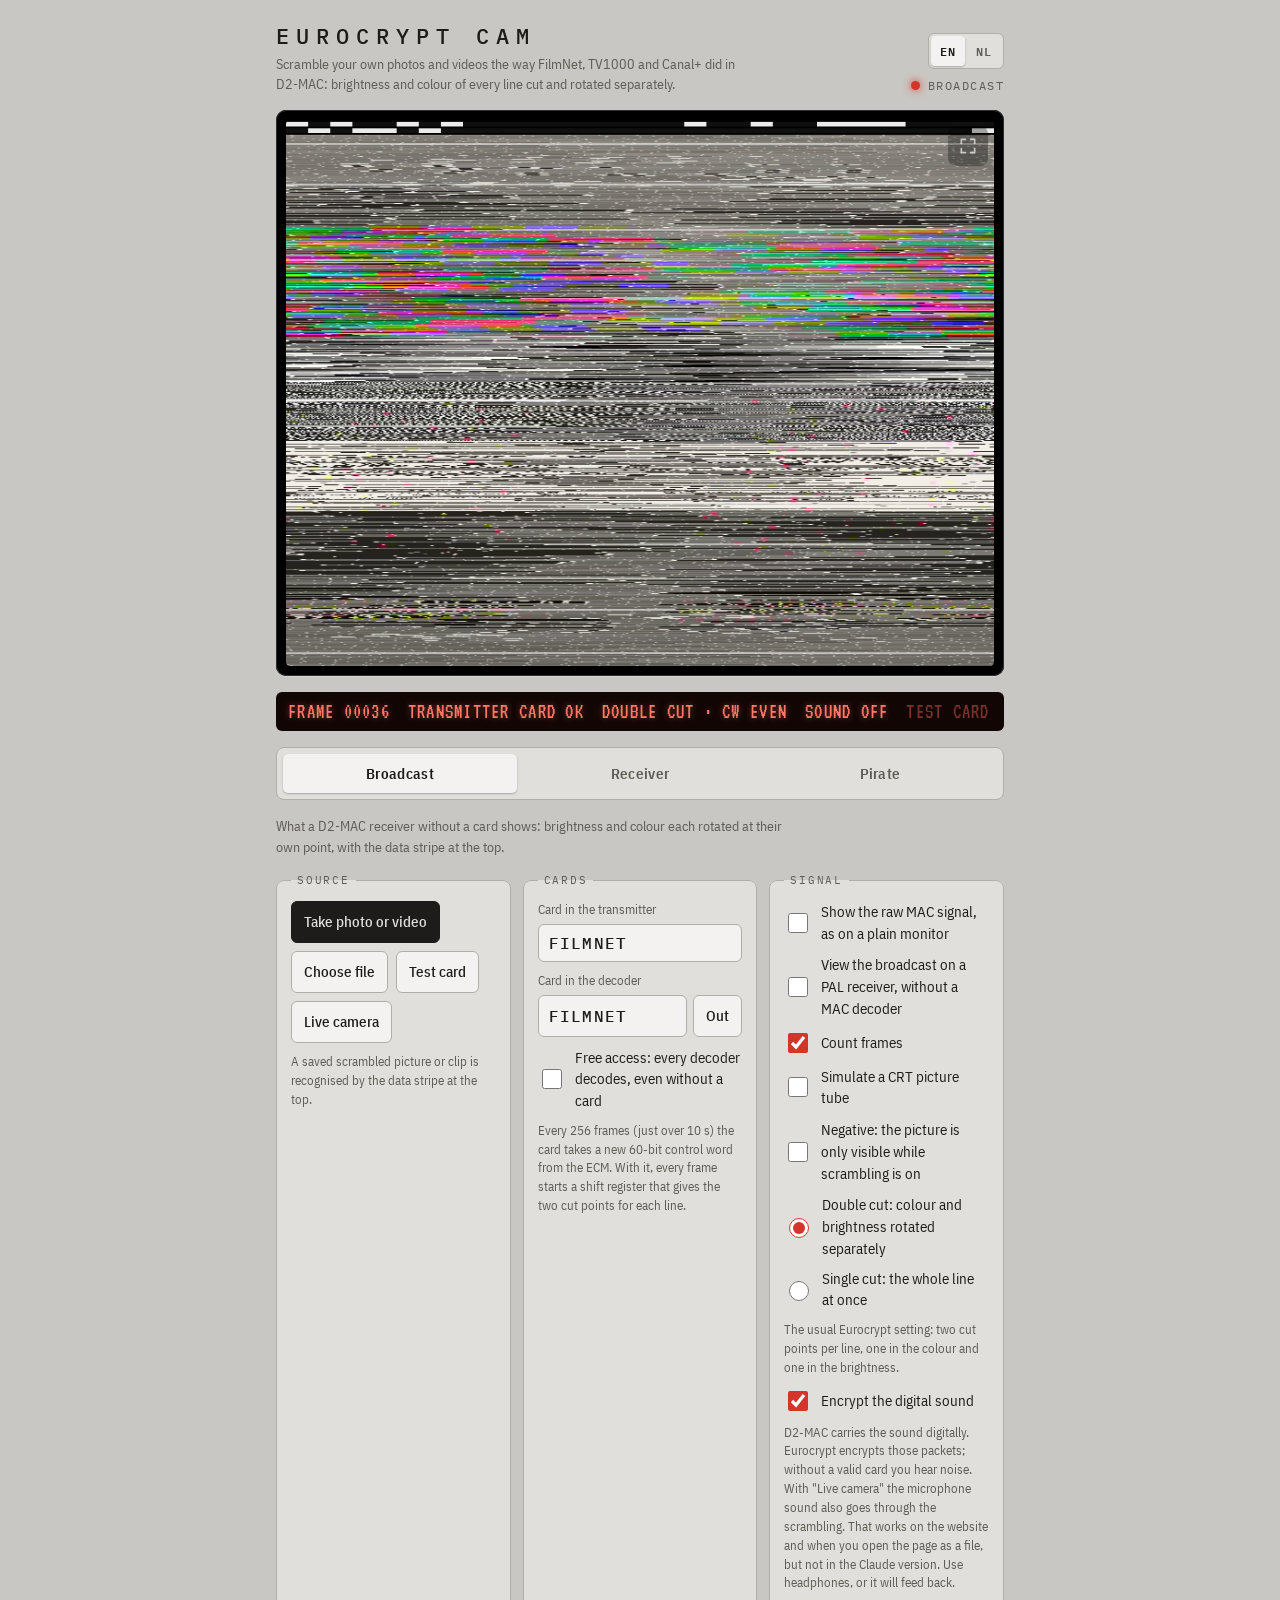
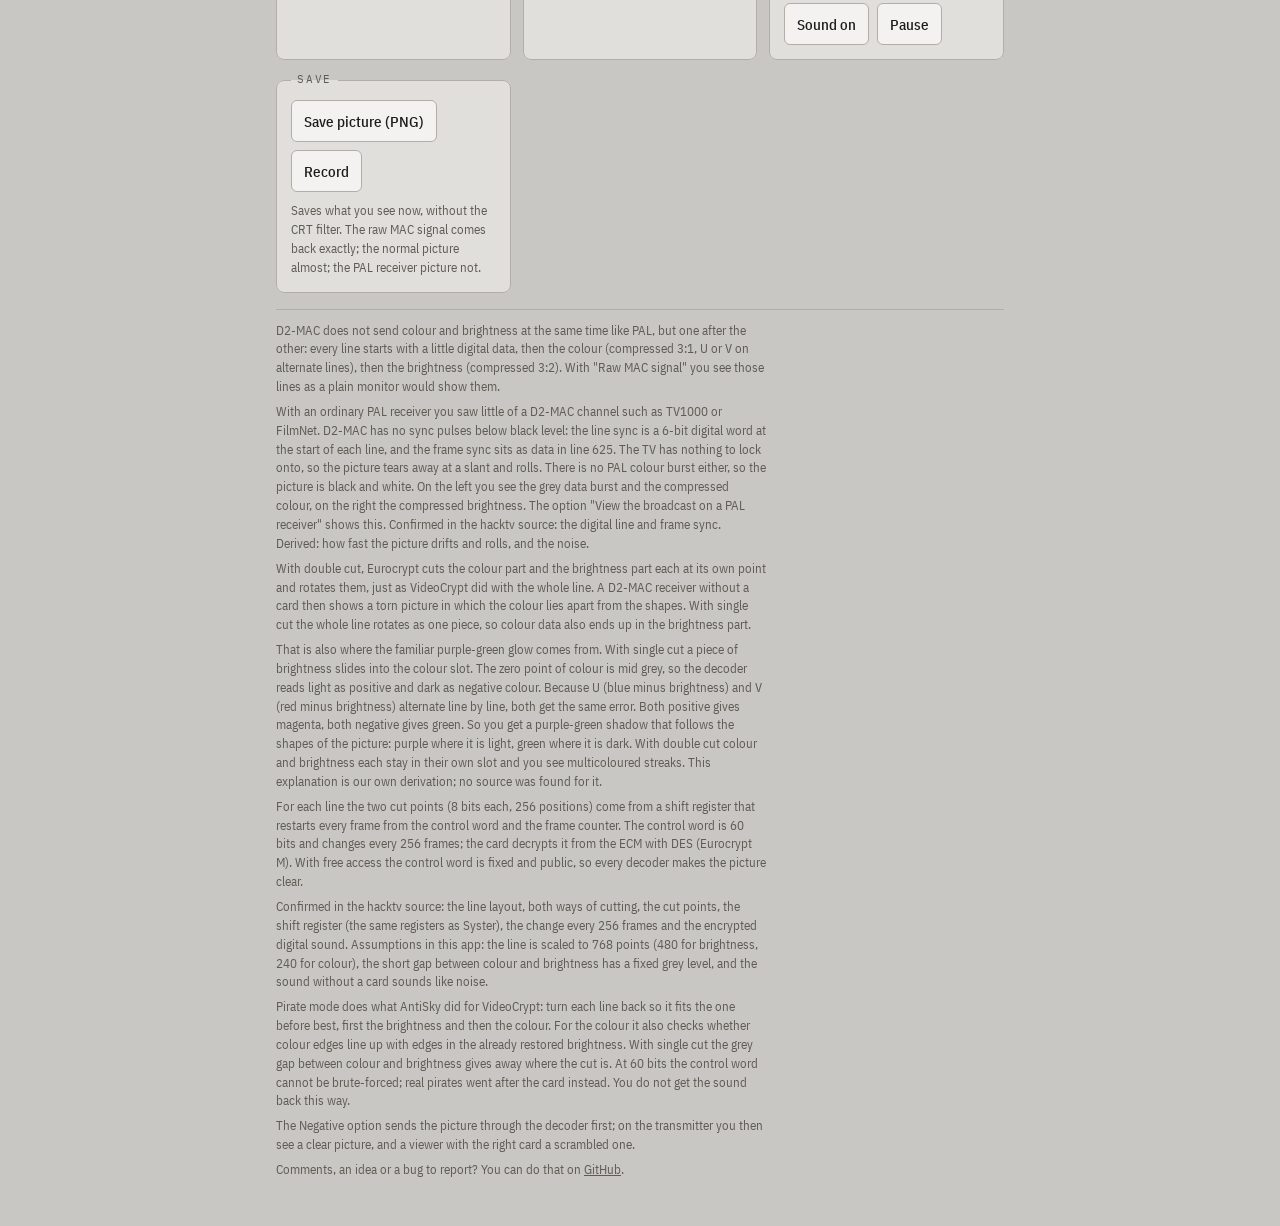
==== commit 14979546: "Eurocrypt: tabbladen op volledig scherm" ====
--- a/eurocrypt/index.html
+++ b/eurocrypt/index.html
@@ -116,6 +116,12 @@
 .bezel.fs .fsbtn{top:max(12px,env(safe-area-inset-top));right:max(12px,env(safe-area-inset-right))}
 .bezel.fs.idle{cursor:none}.bezel.fs.idle .fsbtn{opacity:0}
 body.fslock{overflow:hidden}
+.fstabs{display:none}
+.bezel.fs .fstabs{display:flex;position:absolute;left:50%;bottom:max(16px,env(safe-area-inset-bottom));transform:translateX(-50%);z-index:5;gap:4px;padding:4px;border-radius:10px;background:rgba(0,0,0,.6);transition:opacity .2s}
+.fstabs button{appearance:none;border:0;background:transparent;color:#ddd;font:600 15px var(--font-ui,system-ui);padding:10px 14px;border-radius:7px;cursor:pointer;min-height:40px}
+.fstabs button[aria-pressed="true"]{background:rgba(255,255,255,.9);color:#111}
+.fstabs button:focus-visible{outline:2px solid var(--focus,#2a6fdb);outline-offset:1px}
+.bezel.fs.idle .fstabs{opacity:0;pointer-events:none}
 @media (prefers-reduced-motion: reduce){.fsbtn{transition:none}}
 </style><!--/fs-->
 
@@ -128,7 +134,7 @@
     <div class="hdr-r"><div class="lang" role="group" aria-label="Taal / Language" data-noi18n><button type="button" data-l="en" lang="en">EN</button><button type="button" data-l="nl" lang="nl">NL</button></div><div class="standby"><i></i><span id="ledtxt">Uitzending</span></div></div>
   </header>
 
-  <div class="bezel" id="bezel"><!--fs--><button type="button" class="fsbtn" id="btnFs" aria-label="Volledig scherm" title="Volledig scherm"><svg class="en" viewBox="0 0 24 24" aria-hidden="true"><path d="M4 9V4h5M15 4h5v5M20 15v5h-5M9 20H4v-5"/></svg><svg class="ex" viewBox="0 0 24 24" aria-hidden="true"><path d="M9 4v5H4M20 9h-5V4M15 20v-5h5M4 15h5v5"/></svg></button><!--/fs--><div class="screen"><canvas id="out" width="768" height="592" aria-label="Beeld"></canvas></div></div>
+  <div class="bezel" id="bezel"><!--fs--><button type="button" class="fsbtn" id="btnFs" aria-label="Volledig scherm" title="Volledig scherm"><svg class="en" viewBox="0 0 24 24" aria-hidden="true"><path d="M4 9V4h5M15 4h5v5M20 15v5h-5M9 20H4v-5"/></svg><svg class="ex" viewBox="0 0 24 24" aria-hidden="true"><path d="M9 4v5H4M20 9h-5V4M15 20v-5h5M4 15h5v5"/></svg></button><div class="fstabs" role="group" aria-label="Weergave"><button type="button" data-t="tab-tx">Uitzending</button><button type="button" data-t="tab-rx">Ontvanger</button><button type="button" data-t="tab-crack">Piraat</button></div><!--/fs--><div class="screen"><canvas id="out" width="768" height="592" aria-label="Beeld"></canvas></div></div>
 
   <div class="vfd" id="vfd" aria-live="polite">
     <span id="vfdFrame">Frame 00000</span><span id="vfdCard">Kaart --</span><span id="vfdPal">Dubbele snede</span><span id="vfdSound">Geluid uit</span><span id="vfdMsg" class="dim">Testbeeld</span>
@@ -1193,6 +1199,21 @@
     if ((e.key === 'f' || e.key === 'F') && !e.ctrlKey && !e.metaKey && !e.altKey && !/INPUT|SELECT|TEXTAREA/.test((document.activeElement || {}).tagName || '')) toggle();
   });
   bz.addEventListener('pointermove', wake); bz.addEventListener('pointerdown', wake);
+
+  const fsTabs = [...bz.querySelectorAll('.fstabs button')];
+  const syncTabs = () => fsTabs.forEach(b => { const t = document.getElementById(b.dataset.t); b.setAttribute('aria-pressed', String(!!t && t.getAttribute('aria-selected') === 'true')); });
+  const pick = i => { const t = document.getElementById(fsTabs[i].dataset.t); if (t){ t.click(); syncTabs(); } wake(); };
+  fsTabs.forEach((b, i) => b.addEventListener('click', e => { e.stopPropagation(); pick(i); }));
+  bz.querySelector('.fstabs').addEventListener('dblclick', e => e.stopPropagation());
+  new MutationObserver(syncTabs).observe(document.querySelector('.tabs') || document.body, { subtree: true, attributes: true, attributeFilter: ['aria-selected'] });
+  syncTabs();
+  document.addEventListener('keydown', e => {
+    if (!bz.classList.contains('fs') || e.ctrlKey || e.metaKey || e.altKey || /INPUT|SELECT|TEXTAREA/.test((document.activeElement || {}).tagName || '')) return;
+    const cur = fsTabs.findIndex(b => b.getAttribute('aria-pressed') === 'true');
+    if (e.key >= '1' && e.key <= '3'){ pick(+e.key - 1); e.preventDefault(); }
+    else if (e.key === 'ArrowRight'){ pick((cur + 1) % fsTabs.length); e.preventDefault(); }
+    else if (e.key === 'ArrowLeft'){ pick((cur + fsTabs.length - 1) % fsTabs.length); e.preventDefault(); }
+  });
 })();
 </script><!--/fs-->
 
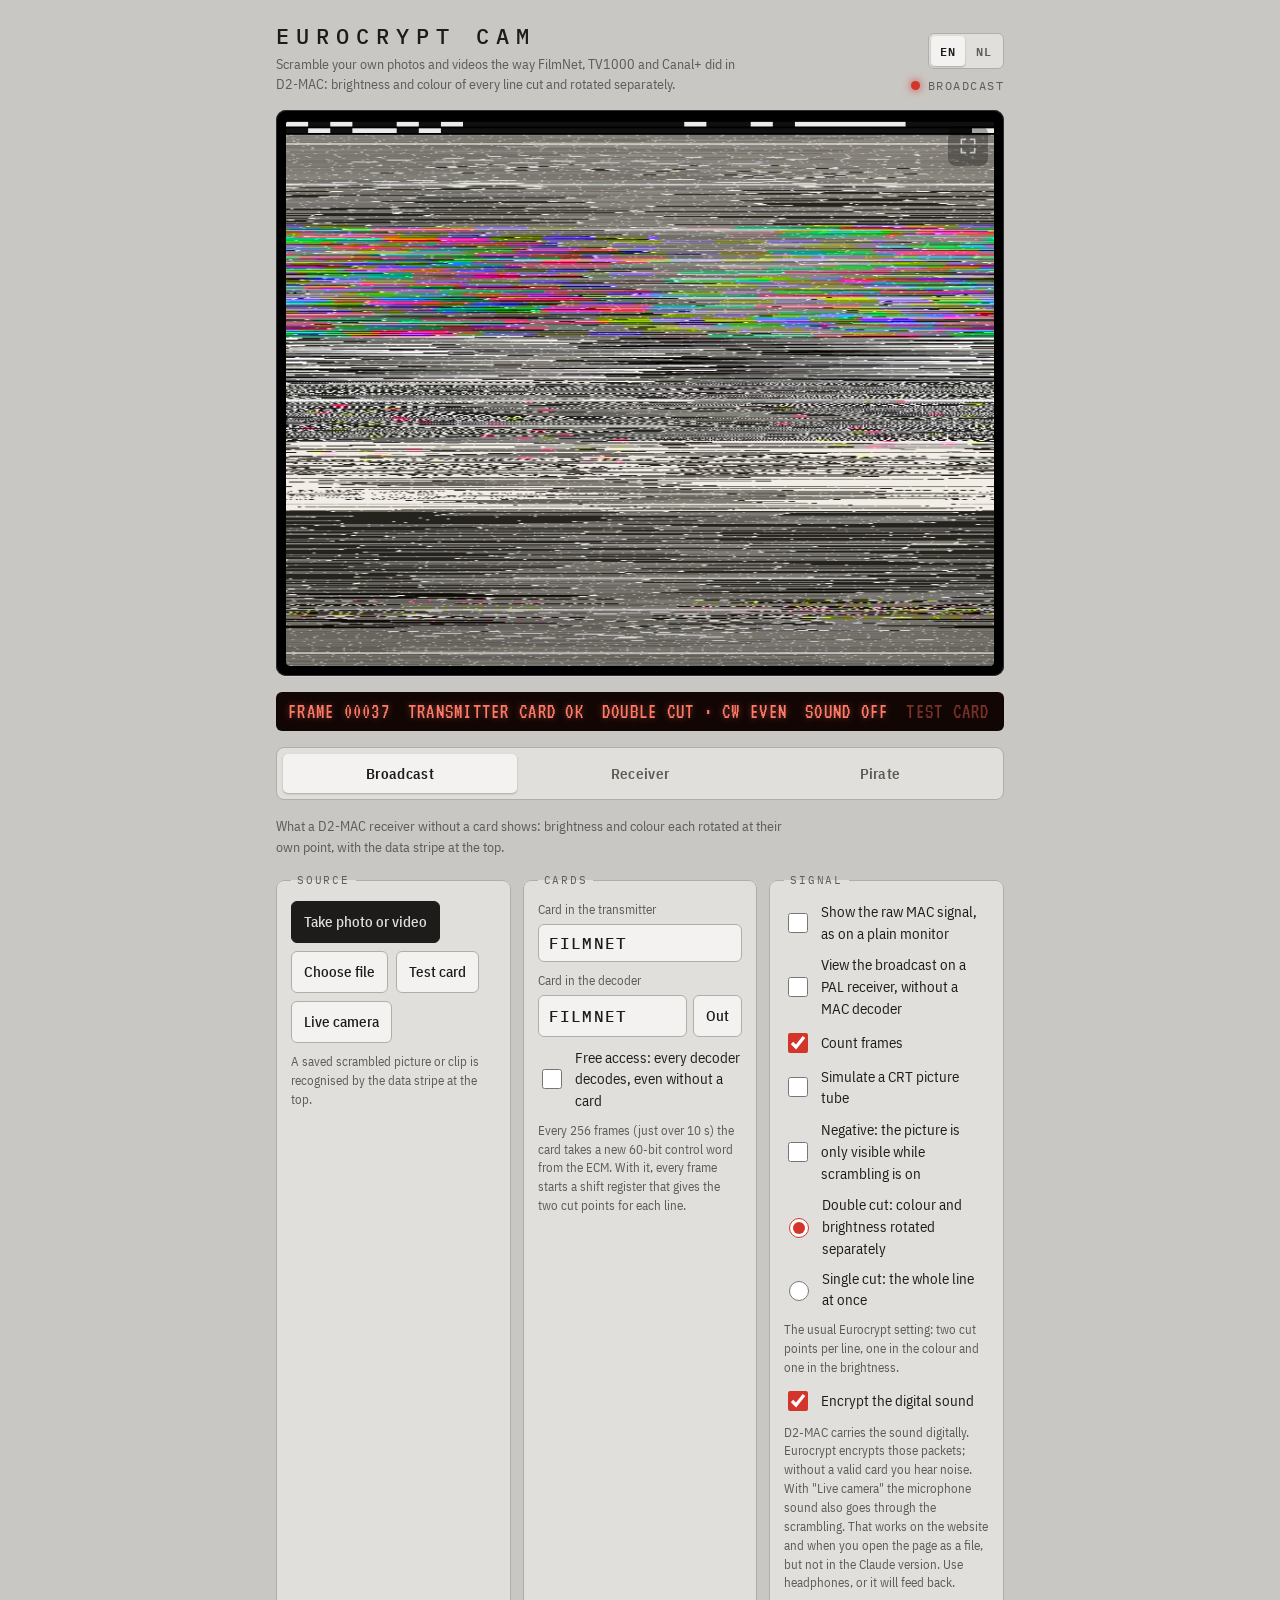
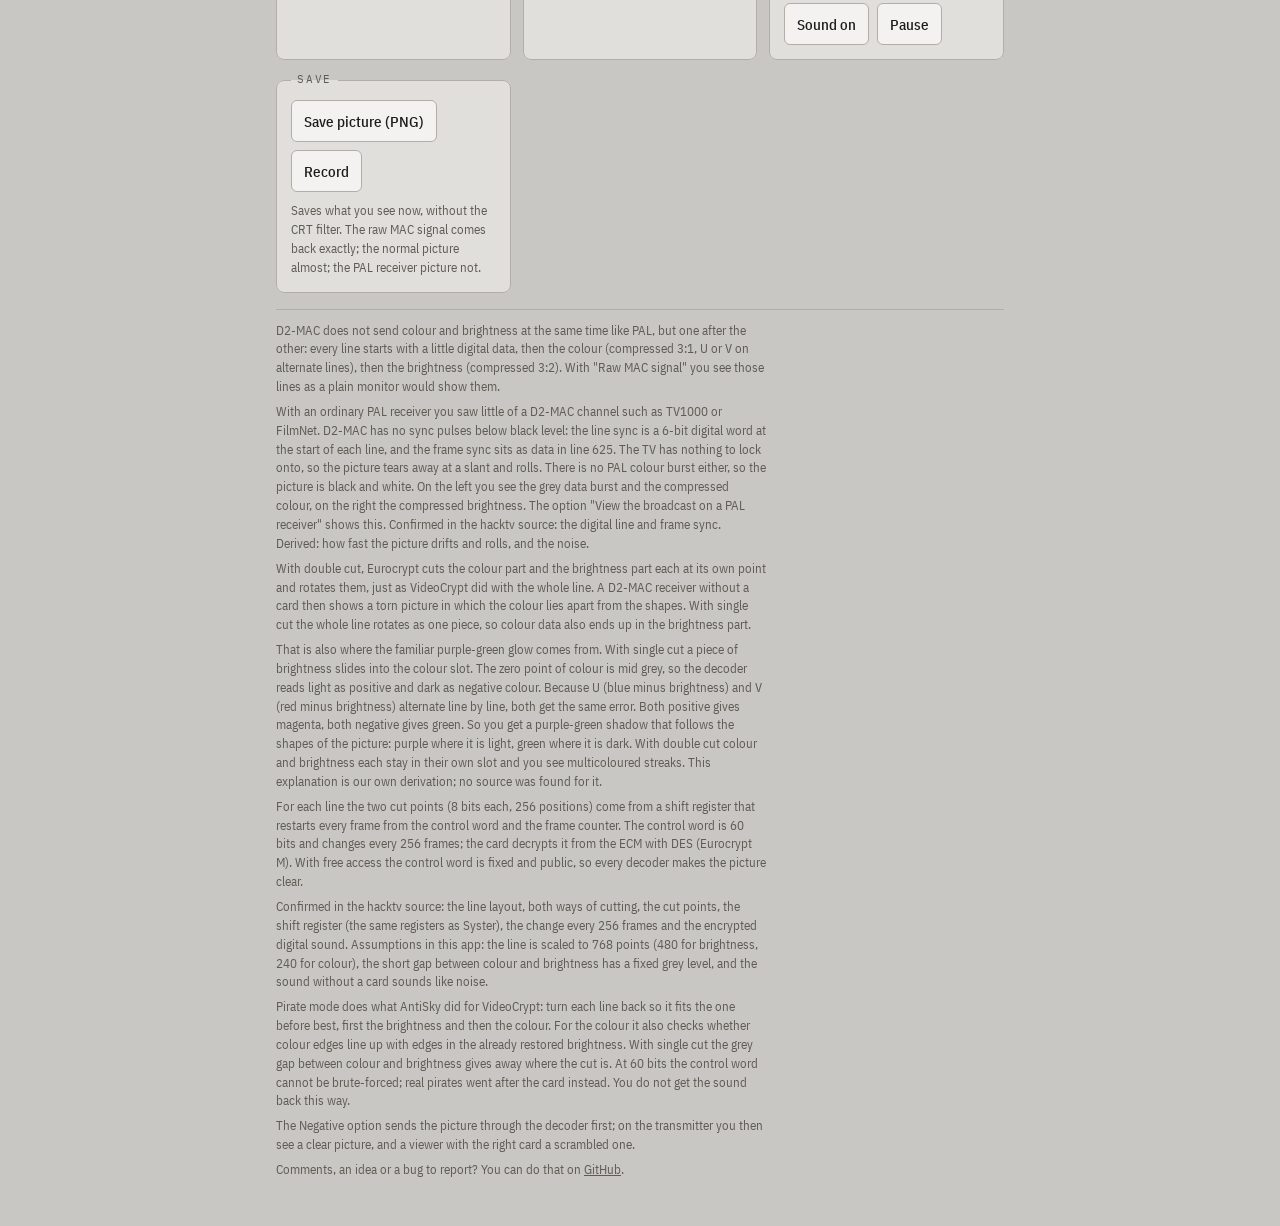
==== commit 05b2382b: "Eurocrypt: doorlopend kraken" ====
--- a/eurocrypt/index.html
+++ b/eurocrypt/index.html
@@ -243,7 +243,7 @@
 
 <!--i18n--><script>
 (() => {
-  const D = {"Uitzending": "Broadcast", "Beeld": "Picture", "Weergave": "View", "Ontvanger": "Receiver", "Piraat": "Pirate", "Bron": "Source", "Foto of video maken": "Take photo or video", "Bestand kiezen": "Choose file", "Testbeeld": "Test card", "Live camera": "Live camera", "Een opgeslagen gescrambeld beeld of filmpje wordt herkend aan de datastreep bovenin.": "A saved scrambled picture or clip is recognised by the data stripe at the top.", "Videorecorder": "Video recorder", "Naar het begin": "Back to start", "Terugspoelen (nog eens drukken voor sneller)": "Rewind (press again for faster)", "Terugspoelen": "Rewind", "Eén beeld terug": "One frame back", "Afspelen": "Play", "Pauze": "Pause", "Verder": "Resume", "Eén beeld vooruit": "One frame forward", "Vooruitspoelen (nog eens drukken voor sneller)": "Fast forward (press again for faster)", "Vooruitspoelen": "Fast forward", "Positie in de video": "Position in the video", "Smartcards": "Smartcards", "Kaarten": "Cards", "Kaart in de zender": "Card in the transmitter", "Kaart in de ontvanger": "Card in the receiver", "Kaart in de decoder": "Card in the decoder", "Kaart verwijderen": "Remove card", "Kaart erin doen": "Insert card", "Eruit": "Out", "Erin": "In", "Signaal": "Signal", "Systeem": "System", "CRT-beeldbuis nabootsen": "Simulate a CRT picture tube", "Overscan: de randen en de datastreep vallen buiten beeld, zoals op een beeldbuis": "Overscan: the edges and the data stripe fall outside the screen, as on a picture tube", "Negatief: het beeld is alleen te zien als de scrambling aan staat": "Negative: the picture is only visible while scrambling is on", "Geluid scramblen met spectrale inversie": "Scramble the sound with spectral inversion", "Het geluid van de bron is al gescrambeld (echte oude opname)": "The source sound is already scrambled (a real old recording)", "Draaggolf voor de inversie": "Carrier for the inversion", "Geluidsversterking": "Sound restoration", "Sterkte": "Strength", "Geluid aan": "Sound on", "Geluid uit": "Sound off", "Kraak dit beeld": "Crack this picture", "Opslaan": "Save", "Beeld opslaan (PNG)": "Save picture (PNG)", "Opnemen": "Record", "Stop opname": "Stop recording", "Slaat op wat je nu ziet, zonder CRT-filter. Laad het later weer in om te ontsleutelen.": "Saves what you see now, without the CRT filter. Load it again later to decode it.", "PAL aan": "PAL on", "PAL uit": "PAL off", "Kaart --": "Card --", "Kaart OK": "Card OK", "Geen kaart": "No card", "Verkeerde kaart": "Wrong card", "Geen kaart nodig": "No card needed", "Geen signaal": "No signal", "Bron al gescrambeld": "Source already scrambled", "Geluid helder": "Sound clear", "Geluid versterkt": "Sound restored", "Geluid versleuteld": "Sound encrypted", "Geen geluid hier": "No sound here", "Tik op Pauze om af te spelen": "Tap Pause to play", "Dit bestand kan ik niet openen": "This file cannot be opened", "Live met geluid": "Live with sound", "Live": "Live", "Video": "Video", "Foto": "Photo", "Klaar": "Done", "Einde": "End", "Gekraakt": "Cracked", "Kraken mislukt": "Cracking failed", "Live camera wordt hier geblokkeerd. Gebruik \"Foto of video maken\": op een telefoon opent dat de camera.": "The live camera is blocked here. Use \"Take photo or video\": on a phone that opens the camera.", "Niet opgeslagen.": "Not saved.", "Er staat al een opslagvraag open.": "A save request is already open.", "Opslaan lukt hier niet.": "Saving does not work here.", "Opnemen wordt hier niet ondersteund.": "Recording is not supported here.", "Herstelt dun, zacht geluid van oude opnames en YouTube-video's. Bij het omkeren komt de bas uit het hoogste deel van het gescrambelde geluid, en dat deel is op videobanden en door compressie grotendeels verloren gegaan. De versterking haalt de lage en middentonen weer op en maakt het geheel luider. Voor een echte oude opname zonder datastreep: kies hem via \"Bestand kiezen\" en zet \"Het geluid van de bron is al gescrambeld\" aan. Op de Uitzending hoor je hem dan gescrambeld, in de Ontvanger (met kaart) en bij de Piraat omgedraaid. Zet daar eventueel Geluidsversterking bij.": "Restores thin, quiet sound from old recordings and YouTube videos. When the spectrum is turned back, the bass comes from the top of the scrambled sound, and that part was largely lost on videotape and through compression. The restoration lifts the low and middle tones and makes the whole louder. For a real old recording without a data stripe: choose it with \"Choose file\" and switch on \"The source sound is already scrambled\". On Broadcast you then hear it scrambled; in the Receiver (with a card) and for the Pirate it is turned back. Add Sound restoration there if needed.", "Wat een abonnee ziet. Zelfde kaart als de zender geeft een helder beeld; een andere kaart niet; zonder kaart verschijnt de bekende melding.": "What a subscriber sees. The same card as the transmitter gives a clear picture; another card does not; without a card the familiar message appears.", "Wat de piraat weet": "What the pirate knows", "Elk beeld een nieuwe volgorde": "A new order every frame", "PAL-kleurfout nabootsen": "Simulate the PAL colour error", "Beelden doortellen": "Count frames", "VideoCrypt Cam": "VideoCrypt Cam", "Scramble je eigen foto's en video's zoals Sky in 1990: elke beeldlijn geknipt op een van 256 punten en rondgedraaid.": "Scramble your own photos and videos the way Sky did in 1990: every picture line cut at one of 256 points and rotated.", "PAL-kleurdraaiing nabootsen": "Simulate the PAL colour rotation", "Elk beeld nieuwe snijpunten": "New cut points every frame", "VideoCrypt: elke lijn rondgedraaid": "VideoCrypt: every line rotated", "VideoCrypt, compressievriendelijk: blokken van 16 lijnen": "VideoCrypt, compression-friendly: blocks of 16 lines", "VideoCrypt S: lijnen gehusseld in blokken van 47": "VideoCrypt S: lines shuffled in blocks of 47", "12,51 kHz, zoals BBC Select": "12.51 kHz, as BBC Select", "Sky zond het geluid bij VideoCrypt onversleuteld uit. BBC Select draaide het spectrum om rond 12,51 kHz: lage tonen werden hoog en andersom. Met een lagere draaggolf valt alles boven die frequentie weg en klinkt het als een telefoonlijn. Met \"Live camera\" gaat ook het geluid van de microfoon door de scrambling. Dat werkt op de website en als je de pagina als bestand opent, maar niet in de Claude-versie. Gebruik een koptelefoon, anders gaat het rondzingen.": "Sky sent the sound unencrypted with VideoCrypt. BBC Select inverted the spectrum around 12.51 kHz: low tones became high and vice versa. With a lower carrier everything above that frequency is lost and it sounds like a telephone line. With \"Live camera\" the microphone sound also goes through the scrambling. That works on the website and when you open the page as a file, but not in the Claude version. Use headphones, or it will feed back.", "Doorlopend kraken": "Crack continuously", "Stop met kraken": "Stop cracking", "Hele video kraken": "Crack the whole video", "Gekraakte video afspelen": "Play cracked video", "Stop afspelen": "Stop playback", "Video gekraakt": "Video cracked", "VideoCrypt S was de variant die de BBC voor BBC Select gebruikte: geen lijnen rondgedraaid maar hele lijnen van plek gewisseld binnen blokken van 47, omdat lijnrotatie slecht tegen echo's bij antenne-ontvangst kon.": "VideoCrypt S was the variant the BBC used for BBC Select: no lines rotated, but whole lines swapped within blocks of 47, because line rotation coped badly with echoes in aerial reception.", "Het snijpunt of de lijnvolgorde komt uit een pseudo-willekeurige reeks met de kaartcode als sleutel, zoals bij de echte smartcard. Het framenummer en een kaartcontrole staan als datastreep in de bovenste lijnen, net als de VBI-data van VideoCrypt.": "The cut point or line order comes from a pseudo-random sequence keyed by the card code, as with the real smartcard. The frame number and a card check sit as a data stripe in the top lines, like VideoCrypt's VBI data.", "Net als bij echt VideoCrypt blijft het meest linkse stukje van elke lijn ongescrambeld. Op een beeldbuis-tv viel dat weg achter de rand van het scherm, maar een tv-kaart liet het zien.": "As with real VideoCrypt, the leftmost bit of each line stays unscrambled. On a CRT television it was hidden behind the edge of the screen, but a TV card showed it.", "De Piraat-modus kraakt een beeld zonder kaart door elke lijn te vergelijken met de vorige, naar de methode van Markus Kuhn (AntiSky, 1994). Voor VideoCrypt gebruikt hij ook die ongescrambelde rand: de eerste rondgedraaide pixel moet er netjes op aansluiten. Als beveiliging is dit dus niets waard.": "Pirate mode cracks a picture without a card by comparing each line with the one before, after Markus Kuhn's method (AntiSky, 1994). For VideoCrypt it also uses the unscrambled edge: the first rotated pixel has to continue it neatly. As security this is worth nothing.", "In de Piraat-modus kan de kraker ook doorlopend werken, zoals de pc-decoders met een tv-kaart rond 1995. Hij kraakt dan zo snel als de computer toelaat, een paar beelden per seconde. Hele video kraken loopt een geladen filmpje beeld voor beeld door en speelt het resultaat daarna op normale snelheid af.": "In Pirate mode the cracker can also run continuously, like the PC decoders with a TV card around 1995. It then cracks as fast as the computer allows, a few frames per second. Crack the whole video steps through a loaded clip frame by frame and then plays the result back at normal speed.", "De optie Negatief draait de rollen om. Het beeld gaat eerst door de decoder en daarna door de scrambler, die het precies weer in elkaar zet. Op de zender zie je dan het heldere beeld, zonder kaart ook. Een abonnee met de juiste kaart krijgt juist een gescrambeld beeld.": "The Negative option swaps the roles. The picture first goes through the decoder and then through the scrambler, which puts it exactly back together. On the transmitter you then see the clear picture, even without a card. A subscriber with the right card gets a scrambled picture instead.", "Het geluid van het testbeeld is een eigen herkenningsmelodie. Spectrale inversie heeft geen sleutel: de Piraat-modus draait het spectrum gewoon nog een keer om.": "The test card sound is an original ident. Spectral inversion has no key: Pirate mode simply inverts the spectrum once more.", "VC blok": "VC block", "Wat de satelliet uitzendt: elke lijn rondgedraaid, bovenin de datastreep met framenummer.": "What the satellite sends out: every line rotated, with the data stripe and frame number at the top.", "Wat een abonnee ziet. Zelfde code als de zender geeft een helder beeld; een andere code niet; geen kaart geeft de bekende melding.": "What a subscriber sees. The same code as the transmitter gives a clear picture; another code does not; no card gives the familiar message.", "Zonder kaart: de computer zoekt per lijn het snijpunt door hem met de vorige lijn te vergelijken. Werkt het best op beelden met veel structuur.": "Without a card: the computer finds the cut point of each line by comparing it with the line before. Works best on pictures with lots of structure.", "Zoals Sky het uitzond: elke lijn op een van 256 punten geknipt.": "As Sky broadcast it: every line cut at one of 256 points.", "Voor video die je wilt opnemen en later ontsleutelen. Grover beeld, makkelijker te kraken.": "For video you want to record and decode later. Coarser picture, easier to crack.", "Zoals BBC Select: hele lijnen verwisseld binnen vaste blokken van 47. Een verplaatste lijn krijgt ook een kleurfout.": "As BBC Select: whole lines swapped within fixed blocks of 47. A moved line also gets a colour error.", "Syster Cam": "Syster Cam", "Scramble je eigen foto's en video's zoals Canal+ en Premiere in de jaren 90: per veld 287 beeldlijnen door elkaar gehusseld via een buffer van 32 lijnen.": "Scramble your own photos and videos the way Canal+ and Premiere did in the 1990s: 287 picture lines per field shuffled through a 32-line buffer.", "De kaart levert het controlewoord. Daaruit volgt per veld een seed van 15 bits, en daaruit de lijnvolgorde.": "The card supplies the control word. From it follows a 15-bit seed per field, and from that the line order.", "Syster, sleuteltabel 1 (Premiere)": "Syster, key table 1 (Premiere)", "Syster, sleuteltabel 2 (Canal+ Frankrijk)": "Syster, key table 2 (Canal+ France)", "Smartcrypt: Syster plus knippen en draaien, snijpunten uit dezelfde seed": "Smartcrypt: Syster plus cut and rotate, cut points from the same seed", "Smartcrypt met sterke sleutel: snijpunten uit de kaart": "Smartcrypt with a strong key: cut points from the card", "Syster, compressievriendelijk: blokken van 16 lijnen": "Syster, compression-friendly: blocks of 16 lines", "Discret 11: elke lijn 0, 1 of 2 stappen vertraagd": "Discret 11: every line delayed by 0, 1 or 2 steps", "12,8 kHz, zoals Canal+ en Premiere": "12.8 kHz, as Canal+ and Premiere", "Syster en Discret 11 draaiden het geluid om rond 12,8 kHz: lage tonen werden hoog en andersom. Met een lagere draaggolf valt alles boven die frequentie weg en klinkt het als een telefoonlijn. Met \"Live camera\" gaat ook het geluid van de microfoon door de scrambling. Dat werkt op de website en als je de pagina als bestand opent, maar niet in de Claude-versie. Gebruik een koptelefoon, anders gaat het rondzingen.": "Syster and Discret 11 inverted the sound around 12.8 kHz: low tones became high and vice versa. With a lower carrier everything above that frequency is lost and it sounds like a telephone line. With \"Live camera\" the microphone sound also goes through the scrambling. That works on the website and when you open the page as a file, but not in the Claude version. Use headphones, or it will feed back.", "Het algoritme en de sleuteltabel": "The algorithm and the key table", "Alleen het beeld": "Only the picture", "Syster (Nagravision, analoog) verwisselt hele lijnen binnen een veld. Elk veld telt 287 gescrambelde lijnen. Een sleuteltabel van 256 waarden kiest bij elke lijn een van 32 vakjes in een buffer; de nieuwe lijn gaat erin en de lijn die er al in zat komt eruit. De tabel wordt doorlopen vanaf startpunt r met stap 2s+1. Samen zijn r en s 15 bits, dus 32.768 mogelijke volgordes per veld.": "Syster (analogue Nagravision) swaps whole lines within a field. Each field has 287 scrambled lines. A key table of 256 values picks one of 32 slots in a buffer for every line; the new line goes in and the line already there comes out. The table is walked from start point r with step 2s+1. Together r and s are 15 bits, so 32,768 possible orders per field.", "De seed is elk veld anders. Hij komt uit twee schuifregisters die elke 25 beelden opnieuw beginnen met het controlewoord van de kaart. Hier is de kaartcode de sleutel, en elke 50 beelden komt er een nieuw controlewoord, zoals in hacktv.": "The seed is different for every field. It comes from two shift registers that restart every 25 frames from the card's control word. Here the card code is the key, and every 50 frames brings a new control word, as in hacktv.", "Bij PAL verhuist alleen het beeld en blijft de kleurburst op zijn plek. Een lijn die n lijnen verschuift, krijgt daardoor een tintfout van n × 270,576°, en bij een oneven n staat de PAL-schakelaar verkeerd om. De decoder zet de lijnen terug en de kleur klopt weer.": "With PAL only the picture moves and the colour burst stays in place. A line moved by n lines therefore gets a hue error of n × 270.576°, and for odd n the PAL switch is the wrong way round. The decoder puts the lines back and the colour is right again.", "Vereenvoudigingen: echte Syster stuurt in de onderste 32 lijnen al lijnen van het volgende veld mee. Hier blijven die in hetzelfde veld, zodat elk opgeslagen beeld op zichzelf te ontsleutelen is. De onderste lijn van elk veld blijft ongescrambeld, zoals lijn 310 en 623. De datastreep bovenin staat voor de VBI-data, die in het echt op lijnen 14, 15, 327 en 328 liep met ECM's, EMM's en vlaggen zoals de sleuteltabel en de geluidsfrequentie.": "Simplifications: real Syster already sends lines of the next field in the bottom 32 lines. Here they stay in the same field, so every saved picture can be decoded on its own. The bottom line of each field stays unscrambled, like lines 310 and 623. The data stripe at the top stands for the VBI data, which in reality ran on lines 14, 15, 327 and 328 with ECMs, EMMs and flags such as the key table and the sound frequency.", "De Piraat-modus doet wat Cryptimage en Xawdecode deden: omdat de sleuteltabel bekend is, probeert hij alle 32.768 seeds per veld en kiest het gladste beeld. Met de goede seed ligt ook de verschuiving van elke lijn vast, dus hij draait de tintfout exact terug en levert een kleurenbeeld. Kies je \"Alleen het beeld\", dan gebruikt hij alleen dat de buffer 32 lijnen groot is: elke volgende lijn moet een van de 32 zijn die nog wachten, en hij kiest de lijn die het best aansluit. Op foto's klopt dan meestal 60 tot 80 procent van de lijnen; bij veel lucht of effen vlakken, en op een testbeeld met veel gelijke lijnen, veel minder.": "Pirate mode does what Cryptimage and Xawdecode did: because the key table is known, it tries all 32,768 seeds per field and picks the smoothest picture. With the right seed the shift of every line is fixed too, so it undoes the hue error exactly and delivers a colour picture. If you choose \"Only the picture\", it only uses the fact that the buffer is 32 lines deep: each next line must be one of the 32 still waiting, and it picks the line that fits best. On photos usually 60 to 80 percent of the lines are right; with lots of sky or plain areas, and on a test card with many identical lines, far fewer.", "Discret 11, de voorganger uit 1984, verschoof lijnen 0, 902 of 1804 nanoseconden naar rechts, gekozen door een schuifregister van 11 bits. 902 ns is precies vier perioden van de PAL-kleurdraaggolf, dus de kleur blijft goed. De rechterrand valt in de overscan. Met maar 2047 sleutels is hij in een oogwenk te kraken.": "Discret 11, the predecessor from 1984, shifted lines 0, 902 or 1804 nanoseconds to the right, chosen by an 11-bit shift register. 902 ns is exactly four periods of the PAL colour subcarrier, so the colour stays right. The right edge falls in the overscan. With only 2047 keys it is cracked in an instant.", "Smartcrypt is Syster met daarbovenop knippen en draaien zoals VideoCrypt. Dat bestond echt, deels: hacktv kent de optie \"Syster cut and rotate\" (intern Smartcrypt, daar nog onaf), en in de Syster-data zit een vlag die op sommige decoders knippen en draaien aanzet. Hoe de echte snijpunten werden gekozen is niet bekend; die van deze app zijn eigen werk. Voor de hardware was het bijna gratis: de decoder had de lijnen al in een geheugen staan en hoefde alleen op een ander punt te beginnen met uitlezen.": "Smartcrypt is Syster with VideoCrypt-style cut and rotate on top. It really existed, in part: hacktv has the option \"Syster cut and rotate\" (internally Smartcrypt, still unfinished there), and the Syster data carries a flag that switches on cut and rotate in some decoders. How the real cut points were chosen is not known; the ones in this app are our own. For the hardware it was almost free: the decoder already held the lines in memory and only had to start reading at a different point.", "Kraken wordt lastiger, want de piraat moet nu tegelijk de volgorde en de verschuiving van elke lijn vinden. Deze piraat vergelijkt lijnen eerst op iets wat ronddraaien niet verandert: hoe sterk elke ruimtelijke frequentie in de lijn voorkomt. Zo vindt hij de volgorde, en met de zwakke variant via alle 32.768 seeds meteen ook alle snijpunten. Bij de sterke variant zoekt hij de snijpunten daarna lijn voor lijn, zoals AntiSky bij VideoCrypt. Twee zwakke systemen op elkaar maken samen nog geen sterk systeem; dat lukt pas als ook de sleutel sterk is.": "Cracking gets harder, because the pirate now has to find the order and the shift of every line at once. This pirate first compares lines on something rotation does not change: how strongly each spatial frequency occurs in the line. That gives the order, and with the weak variant, through all 32,768 seeds, every cut point as well. With the strong variant it then finds the cut points line by line, like AntiSky did for VideoCrypt. Two weak systems stacked do not make a strong one; that only happens when the key is strong too.", "De compressievriendelijke modus is een eigen variant: blokken van 16 lijnen door een buffer van 8, zodat een opgenomen filmpje de videocompressie overleeft. De optie Negatief stuurt het beeld eerst door de decoder; op de zender zie je dan een helder beeld en een abonnee met de juiste kaart juist een gescrambeld beeld.": "The compression-friendly mode is our own variant: blocks of 16 lines through a buffer of 8, so a recorded clip survives video compression. The Negative option sends the picture through the decoder first; on the transmitter you then see a clear picture, and a subscriber with the right card a scrambled one.", "Bronnen: hacktv (fsphil, Alex James), Cryptimage, Michael Niedermayer, Fabien Sanglard, en de analyse van Markus Kuhn uit 1998.": "Sources: hacktv (fsphil, Alex James), Cryptimage, Michael Niedermayer, Fabien Sanglard, and Markus Kuhn's 1998 analysis.", "Syster blok": "Syster block", "kleur intact": "colour intact", "Wat de zender uitstuurt: de lijnen van elk veld door elkaar, bovenin de datastreep met framenummer en vlaggen.": "What the transmitter sends out: the lines of each field shuffled, with the data stripe, frame number and flags at the top.", "Zonder kaart: de computer zoekt de lijnvolgorde terug uit het beeld zelf, zoals de piratensoftware van toen.": "Without a card: the computer works out the line order from the picture itself, like the pirate software of the day.", "Zoals Premiere in Duitsland: per veld 287 lijnen gehusseld met de standaard sleuteltabel.": "As Premiere in Germany: 287 lines per field shuffled with the standard key table.", "Zoals Canal+ Frankrijk vanaf oktober 1997: dezelfde methode met een andere sleuteltabel.": "As Canal+ France from October 1997: the same method with a different key table.", "Elke lijn wordt verplaatst én op een van 256 punten doorgeknipt en rondgedraaid. Het snijpunt komt uit dezelfde seed van 15 bits als de volgorde, dus wie de seed vindt, heeft alles.": "Every line is moved and also cut at one of 256 points and rotated. The cut point comes from the same 15-bit seed as the order, so whoever finds the seed has everything.", "Zelfde methode, maar het snijpunt komt uit de sleutel van de kaart. De volgorde blijft zwak; de snijpunten moet een piraat uit het beeld halen.": "The same method, but the cut point comes from the card's key. The order stays weak; a pirate has to get the cut points from the picture.", "Voor video die je wilt opnemen en later ontsleutelen: hele blokken van 16 lijnen wisselen van plek. Grover, en makkelijker te kraken.": "For video you want to record and decode later: whole blocks of 16 lines change place. Coarser, and easier to crack.", "Zoals Canal+ in de jaren 80: lijnen blijven op hun plek maar schuiven 0, 902 of 1804 ns op. De kleur blijft goed.": "As Canal+ in the 1980s: lines stay in place but shift by 0, 902 or 1804 ns. The colour stays right.", "Luxcrypt Cam": "Luxcrypt Cam", "Scramble je eigen foto's en video's zoals RTL 4 en RTL 5 rond 1990: de lijnsync vervangen door een burst, en het hele beeld op willekeurige momenten in negatief.": "Scramble your own photos and videos the way RTL 4 and RTL 5 did around 1990: the line sync replaced by a burst, and the whole picture turned negative at random moments.", "EPROM --": "EPROM --", "EPROM's": "EPROMs", "Zender": "Station", "RTL 4: alleen sync vervangen": "RTL 4: sync replaced only", "RTL 5: sync vervangen en beeld omgekeerd": "RTL 5: sync replaced and picture inverted", "EPROM in de decoder": "EPROM in the decoder", "RTL 5 (ook Veronica en SBS 6)": "RTL 5 (also Veronica and SBS 6)", "Geen EPROM": "No EPROM", "EPROM verwijderen": "Remove EPROM", "EPROM erin doen": "Insert EPROM", "Geen smartcard: het geheim is een vaste tabel per zender in een EPROM van 8 kB (een 2764) in de decoder.": "No smartcard: the secret is a fixed table per station in an 8 kB EPROM (a 2764) in the decoder.", "Elk beeld een ander stuk van de tabel": "A different part of the table every frame", "Luxcrypt liet het geluid ongemoeid: je hoort het altijd helder, met of zonder decoder. Het systeem kon digitaal PCM-geluid meesturen, maar dat werd niet gebruikt. Met \"Live camera\" hoor je ook de microfoon; dat werkt op de website en als je de pagina als bestand opent, maar niet in de Claude-versie. Gebruik een koptelefoon, anders gaat het rondzingen.": "Luxcrypt left the sound alone: you always hear it clearly, with or without a decoder. The system could carry digital PCM sound, but that was not used. With \"Live camera\" you also hear the microphone; that works on the website and when you open the page as a file, but not in the Claude version. Use headphones, or it will feed back.", "Waar de piraat op let": "What the pirate looks at", "Het zwartniveau aan de randen van het beeld": "The black level at the edges of the picture", "Alleen de gemiddelde helderheid van het beeld": "Only the average brightness of the picture", "Luxcrypt werd rond 1990 gebruikt door RTL 4 en RTL 5 op de satelliet. Het haalde de horizontale synchronisatiepuls weg en zette er een korte burst van 4 MHz voor in de plaats. Een tv zonder decoder kan de lijnen dan niet meer vastpakken: het beeld scheurt schuin weg. De decoder zoekt de burst en zet op die plek weer een sync neer. Daar is geen sleutel voor nodig.": "Luxcrypt was used around 1990 by RTL 4 and RTL 5 on satellite. It removed the horizontal sync pulse and put a short 4 MHz burst in its place. A TV without a decoder can no longer lock onto the lines: the picture tears away at a slant. The decoder finds the burst and puts a sync back in that place. No key is needed for that.", "RTL 5 keerde daarnaast het hele beeld om, en op willekeurige momenten weer terug. Omdat het hele signaal omkeert, draait ook de PAL-kleurdraaggolf een halve slag: het beeld wordt negatief en krijgt de complementaire kleuren. Wanneer dat gebeurt, staat in een vaste tabel in een EPROM. Veronica en SBS 6 gebruikten dezelfde codering als RTL 5, dus één decoder met de RTL 5-EPROM ving ze alle drie. Er is geen smartcard en geen sleutel die wisselt.": "RTL 5 also inverted the whole picture, and switched back at random moments. Because the whole signal inverts, the PAL colour subcarrier turns half a cycle too: the picture goes negative with complementary colours. When that happens is set in a fixed table in an EPROM. Veronica and SBS 6 used the same coding as RTL 5, so one decoder with the RTL 5 EPROM received all three. There is no smartcard and no changing key.", "Bevestigd uit bronnen: de burst van 4 MHz, de inversie bij RTL 5 en niet bij RTL 4, geen smartcard, en snel volledig gekraakt met bouwschema's die rondgingen. Volgens forumleden zat de tabel in een 2764-EPROM. Aannames in deze app: hoe de tabel eruitzag (stukken van 3 tot 50 beelden normaal of negatief), hoe snel het beeld zonder sync wegloopt, en de zwarte randen van 6 pixels aan beide kanten van elke lijn.": "Confirmed from sources: the 4 MHz burst, inversion on RTL 5 and not on RTL 4, no smartcard, and quickly and completely cracked with circuit diagrams that circulated. According to forum members the table sat in a 2764 EPROM. Assumptions in this app: what the table looked like (stretches of 3 to 50 frames normal or negative), how fast the picture drifts without sync, and the 6-pixel black edges on both sides of each line.", "De Piraat-modus heeft de EPROM niet nodig. De sync haalt hij net als de decoder uit de burst. Een negatief beeld verraadt zich aan het zwartniveau: de zwarte randen van de lijnen worden wit. Kies je \"Alleen de gemiddelde helderheid\", dan gokt hij: een beeld dat overwegend licht is, is waarschijnlijk negatief. Bij een donkere scène met veel lucht of sneeuw gaat dat mis.": "Pirate mode does not need the EPROM. Like the decoder, it takes the sync from the burst. A negative picture gives itself away by the black level: the black edges of the lines turn white. If you choose \"Only the average brightness\", it guesses: a mostly bright picture is probably negative. That goes wrong with a bright scene full of sky or snow.", "Een Luxcrypt-decoder kon met een andere EPROM en wat aanpassingen ook FilmNet op de Nederlandse kabel (Cablecrypt) ontsleutelen. Hoe Cablecrypt precies werkte heb ik niet kunnen vinden; daarom zit het hier niet in.": "With a different EPROM and some changes, a Luxcrypt decoder could also decode FilmNet on Dutch cable (Cablecrypt). How Cablecrypt worked exactly could not be found, so it is not included here.", "De optie Negatief stuurt het beeld eerst door de decoder; op de zender zie je dan een helder beeld met alleen de burst schuin erdoor, en een kijker met decoder juist een gescrambeld beeld.": "The Negative option sends the picture through the decoder first; on the transmitter you then see a clear picture with only the burst running through it at a slant, and a viewer with a decoder a scrambled one.", "Geen EPROM nodig": "No EPROM needed", "Verkeerde EPROM": "Wrong EPROM", "Wat een tv zonder decoder laat zien: geen lijnsync, dus het beeld scheurt schuin weg, met de burst als grijze streep erdoorheen.": "What a TV without a decoder shows: no line sync, so the picture tears away at a slant, with the burst as a grey streak through it.", "Wat een kijker met decoder ziet. Met de EPROM van de goede zender een helder beeld; met een andere EPROM klopt de sync wel, maar springt het beeld op de verkeerde momenten naar negatief.": "What a viewer with a decoder sees. With the right station's EPROM a clear picture; with another EPROM the sync is right, but the picture jumps to negative at the wrong moments.", "Zonder decoder: de computer zoekt in elke lijn de burst en kijkt of het beeld negatief staat, zoals de zelfbouwdecoders en pc-programma's van toen.": "Without a decoder: the computer finds the burst in every line and checks whether the picture is negative, like the home-built decoders and PC programs of the day.", "RTL 4 verving alleen de sync. Zonder decoder scheurt het beeld, maar de kleuren kloppen.": "RTL 4 only replaced the sync. Without a decoder the picture tears, but the colours are right.", "RTL 5 keerde daarnaast het hele beeld om en op willekeurige momenten weer terug: negatief, met de complementaire kleuren.": "RTL 5 also inverted the whole picture and switched back at random moments: negative, with complementary colours.", "Veronica gebruikte dezelfde codering als RTL 5: een decoder met de RTL 5-EPROM ontsleutelt het ook.": "Veronica used the same coding as RTL 5: a decoder with the RTL 5 EPROM decodes it too.", "SBS 6 gebruikte dezelfde codering als RTL 5: een decoder met de RTL 5-EPROM ontsleutelt het ook.": "SBS 6 used the same coding as RTL 5: a decoder with the RTL 5 EPROM decodes it too.", "RTL 5 · inversie": "RTL 5 · inversion", "Eurocrypt Cam": "Eurocrypt Cam", "Scramble je eigen foto's en video's zoals FilmNet, TV1000 en Canal+ in D2-MAC: helderheid en kleur van elke lijn apart doorgeknipt en rondgedraaid.": "Scramble your own photos and videos the way FilmNet, TV1000 and Canal+ did in D2-MAC: brightness and colour of every line cut and rotated separately.", "Dubbele snede": "Double cut", "Enkele snede": "Single cut", "Vrije toegang: elke decoder ontsleutelt, ook zonder kaart": "Free access: every decoder decodes, even without a card", "Vrije toegang": "Free access", "De kaart haalt elke 256 beelden (ruim 10 s) een nieuw controlewoord van 60 bits uit de ECM. Daarmee start elk beeld een schuifregister dat per lijn de twee snijpunten geeft.": "Every 256 frames (just over 10 s) the card takes a new 60-bit control word from the ECM. With it, every frame starts a shift register that gives the two cut points for each line.", "Ruw MAC-signaal tonen, zoals op een gewone monitor": "Show the raw MAC signal, as on a plain monitor", "Uitzending bekijken op een PAL-ontvanger, zonder MAC-decoder": "View the broadcast on a PAL receiver, without a MAC decoder", "Dubbele snede: kleur en helderheid apart rondgedraaid": "Double cut: colour and brightness rotated separately", "Enkele snede: de hele lijn in één keer": "Single cut: the whole line at once", "Digitaal geluid versleutelen": "Encrypt the digital sound", "D2-MAC stuurt het geluid digitaal mee. Eurocrypt versleutelt die pakketjes; zonder geldige kaart hoor je ruis. Met \"Live camera\" gaat ook het geluid van de microfoon door de scrambling. Dat werkt op de website en als je de pagina als bestand opent, maar niet in de Claude-versie. Gebruik een koptelefoon, anders gaat het rondzingen.": "D2-MAC carries the sound digitally. Eurocrypt encrypts those packets; without a valid card you hear noise. With \"Live camera\" the microphone sound also goes through the scrambling. That works on the website and when you open the page as a file, but not in the Claude version. Use headphones, or it will feed back.", "De piraat zoekt per lijn de snijpunten terug door lijnen met elkaar te vergelijken, zoals bij VideoCrypt. Het geluid krijgt hij zo niet terug.": "The pirate finds the cut points of each line by comparing lines with each other, as with VideoCrypt. It does not get the sound back that way.", "Slaat op wat je nu ziet, zonder CRT-filter. Het ruwe MAC-signaal komt exact terug; het gewone beeld bijna; het beeld van de PAL-ontvanger niet.": "Saves what you see now, without the CRT filter. The raw MAC signal comes back exactly; the normal picture almost; the PAL receiver picture not.", "D2-MAC zendt kleur en helderheid niet tegelijk uit zoals PAL, maar na elkaar: elke lijn begint met een stukje digitale data, dan de kleur (samengeperst 3:1, om de lijn U of V), dan de helderheid (samengeperst 3:2). Met \"Ruw MAC-signaal\" zie je die lijnen zoals een gewone monitor ze zou tonen.": "D2-MAC does not send colour and brightness at the same time like PAL, but one after the other: every line starts with a little digital data, then the colour (compressed 3:1, U or V on alternate lines), then the brightness (compressed 3:2). With \"Raw MAC signal\" you see those lines as a plain monitor would show them.", "Met een gewone PAL-ontvanger zag je van een D2-MAC-zender als TV1000 of FilmNet weinig. D2-MAC heeft geen syncpulsen onder het zwartniveau: de lijnsync is een digitaal woord van 6 bits aan het begin van elke lijn, en de beeldsync zit als data in lijn 625. De tv kan nergens op inhaken, dus het beeld scheurt schuin weg en rolt. Er is ook geen PAL-kleurburst, dus het beeld is zwart-wit. Links zie je de grijze databurst en de samengeperste kleur, rechts de samengeperste helderheid. De optie \"Uitzending bekijken op een PAL-ontvanger\" laat dat zien. Bevestigd in de hacktv-broncode: de digitale lijn- en beeldsync. Afgeleid: hoe snel het beeld wegloopt en rolt, en de ruis.": "With an ordinary PAL receiver you saw little of a D2-MAC channel such as TV1000 or FilmNet. D2-MAC has no sync pulses below black level: the line sync is a 6-bit digital word at the start of each line, and the frame sync sits as data in line 625. The TV has nothing to lock onto, so the picture tears away at a slant and rolls. There is no PAL colour burst either, so the picture is black and white. On the left you see the grey data burst and the compressed colour, on the right the compressed brightness. The option \"View the broadcast on a PAL receiver\" shows this. Confirmed in the hacktv source: the digital line and frame sync. Derived: how fast the picture drifts and rolls, and the noise.", "Eurocrypt knipt bij dubbele snede het kleurdeel en het helderheidsdeel elk op een eigen punt en draait ze rond, net als VideoCrypt dat met de hele lijn deed. Een D2-MAC-ontvanger zonder kaart toont dan een gescheurd beeld waarin de kleur los van de vormen ligt. Bij enkele snede draait de hele lijn als één stuk, zodat ook kleurdata in het helderheidsdeel belandt.": "With double cut, Eurocrypt cuts the colour part and the brightness part each at its own point and rotates them, just as VideoCrypt did with the whole line. A D2-MAC receiver without a card then shows a torn picture in which the colour lies apart from the shapes. With single cut the whole line rotates as one piece, so colour data also ends up in the brightness part.", "Daar komt ook de bekende paars-groene gloed vandaan. Bij enkele snede schuift een stuk helderheid in het kleurvak. Het nulpunt van de kleur is middengrijs, dus de decoder leest licht als positieve en donker als negatieve kleur. Omdat U (blauw min helderheid) en V (rood min helderheid) om de lijn afwisselen, krijgen ze allebei dezelfde fout. Allebei positief geeft magenta, allebei negatief groen. Zo krijg je een paars-groene schaduw die de vormen van het beeld volgt: paars op lichte plekken, groen op donkere. Bij dubbele snede blijven kleur en helderheid elk in hun eigen vak en zie je bonte strepen. Deze verklaring is een eigen afleiding; een bron heb ik er niet voor gevonden.": "That is also where the familiar purple-green glow comes from. With single cut a piece of brightness slides into the colour slot. The zero point of colour is mid grey, so the decoder reads light as positive and dark as negative colour. Because U (blue minus brightness) and V (red minus brightness) alternate line by line, both get the same error. Both positive gives magenta, both negative gives green. So you get a purple-green shadow that follows the shapes of the picture: purple where it is light, green where it is dark. With double cut colour and brightness each stay in their own slot and you see multicoloured streaks. This explanation is our own derivation; no source was found for it.", "Per lijn komen de twee snijpunten (elk 8 bits, 256 posities) uit een schuifregister dat elk beeld opnieuw begint met het controlewoord en de beeldteller. Het controlewoord is 60 bits en wisselt elke 256 beelden; de kaart ontsleutelt het uit de ECM met DES (Eurocrypt M). Bij vrije toegang is het controlewoord vast en openbaar, zodat elke decoder het beeld helder maakt.": "For each line the two cut points (8 bits each, 256 positions) come from a shift register that restarts every frame from the control word and the frame counter. The control word is 60 bits and changes every 256 frames; the card decrypts it from the ECM with DES (Eurocrypt M). With free access the control word is fixed and public, so every decoder makes the picture clear.", "Bevestigd in de broncode van hacktv: de opbouw van de lijn, beide manieren van knippen, de snijpunten, het schuifregister (dezelfde registers als bij Syster), de wissel elke 256 beelden en het versleutelde digitale geluid. Aannames in deze app: de lijn is geschaald naar 768 punten (480 voor helderheid, 240 voor kleur), de korte overgang tussen kleur en helderheid heeft een vast grijs niveau, en het geluid zonder kaart klinkt als ruis.": "Confirmed in the hacktv source: the line layout, both ways of cutting, the cut points, the shift register (the same registers as Syster), the change every 256 frames and the encrypted digital sound. Assumptions in this app: the line is scaled to 768 points (480 for brightness, 240 for colour), the short gap between colour and brightness has a fixed grey level, and the sound without a card sounds like noise.", "De Piraat-modus doet wat AntiSky deed bij VideoCrypt: elke lijn zo terugdraaien dat hij het best aansluit op de vorige, eerst de helderheid en dan de kleur. Voor de kleur kijkt hij ook of kleurranden samenvallen met randen in de al herstelde helderheid. Bij enkele snede verraadt de grijze overgang tussen kleur en helderheid waar geknipt is. Met 60 bits valt het controlewoord niet uit te proberen; echte piraten richtten zich daarom op de kaart. Het geluid krijg je zo niet terug.": "Pirate mode does what AntiSky did for VideoCrypt: turn each line back so it fits the one before best, first the brightness and then the colour. For the colour it also checks whether colour edges line up with edges in the already restored brightness. With single cut the grey gap between colour and brightness gives away where the cut is. At 60 bits the control word cannot be brute-forced; real pirates went after the card instead. You do not get the sound back this way.", "De optie Negatief stuurt het beeld eerst door de decoder; op de zender zie je dan een helder beeld en een kijker met de juiste kaart juist een gescrambeld beeld.": "The Negative option sends the picture through the decoder first; on the transmitter you then see a clear picture, and a viewer with the right card a scrambled one.", "Zo zag je TV1000 of FilmNet op een gewone PAL-ontvanger: geen syncpulsen om op in te haken, dus het beeld scheurt en rolt, in zwart-wit.": "This is how TV1000 or FilmNet looked on an ordinary PAL receiver: no sync pulses to lock onto, so the picture tears and rolls, in black and white.", "PAL-ontvanger · geen sync": "PAL receiver · no sync", "Wat een D2-MAC-ontvanger zonder kaart laat zien: helderheid en kleur elk op een eigen punt rondgedraaid, bovenin de datastreep.": "What a D2-MAC receiver without a card shows: brightness and colour each rotated at their own point, with the data stripe at the top.", "Zonder kaart: de computer zoekt per lijn de snijpunten terug door hem met de lijn erboven te vergelijken. Het geluid blijft versleuteld.": "Without a card: the computer finds the cut points of each line by comparing it with the line above. The sound stays encrypted.", "De gewone Eurocrypt-instelling: twee snijpunten per lijn, een in de kleur en een in de helderheid.": "The usual Eurocrypt setting: two cut points per line, one in the colour and one in the brightness.", "De hele lijn, kleur en helderheid samen, op één punt rondgedraaid. Helderheid in het kleurvak geeft de bekende paars-groene gloed: paars op lichte plekken, groen op donkere.": "The whole line, colour and brightness together, rotated at one point. Brightness in the colour slot gives the familiar purple-green glow: purple where it is light, green where it is dark.", "Fantasycrypt": "Fantasycrypt", "Een scramblesysteem dat nooit heeft bestaan: elke pixel, of elk blokje, van het beeld wordt per beeld naar een andere plek gestuurd. Onkraakbaar, en precies daarom destijds onbruikbaar.": "A scrambling system that never existed: every pixel, or every little block, of the picture is sent somewhere else each frame. Uncrackable, and for exactly that reason unusable at the time.", "Pixels · digitaal": "Pixels · digital", "De kaart levert per beeld een nieuwe verdeling van alle stukjes over het beeld. Die valt niet uit te proberen.": "Every frame the card supplies a new spread of all pieces across the picture. It cannot be brute-forced.", "Korrel: hoe groot zijn de stukjes die verhuizen": "Grain: how big are the pieces that move", "Losse pixels (442.368 stukjes)": "Single pixels (442,368 pieces)", "Blokjes van 2 × 2": "Blocks of 2 × 2", "Blokjes van 4 × 4": "Blocks of 4 × 4", "Blokjes van 8 × 8": "Blocks of 8 × 8", "Blokjes van 16 × 16 (1.728 stukjes)": "Blocks of 16 × 16 (1,728 pieces)", "Hoe het signaal bij de kijker komt": "How the signal reaches the viewer", "Digitaal: elke pixel komt exact aan": "Digital: every pixel arrives exactly", "Analoge satelliet: 5 MHz, kleur 1,3 MHz, wat ruis": "Analogue satellite: 5 MHz, colour 1.3 MHz, some noise", "Via een videorecorder: 3 MHz, kleur 0,5 MHz, ruis en jitter": "Through a video recorder: 3 MHz, colour 0.5 MHz, noise and jitter", "Via YouTube: videocompressie": "Through YouTube: video compression", "Elk beeld een nieuwe verdeling": "A new spread every frame", "Geluid versleutelen": "Encrypt the sound", "Fantasycrypt versleutelt het geluid digitaal, zoals Eurocrypt: zonder geldige kaart hoor je ruis. Met \"Live camera\" hoor je ook de microfoon; dat werkt op de website en als je de pagina als bestand opent, maar niet in de Claude-versie. Gebruik een koptelefoon, anders gaat het rondzingen.": "Fantasycrypt encrypts the sound digitally, like Eurocrypt: without a valid card you hear noise. With \"Live camera\" you also hear the microphone; that works on the website and when you open the page as a file, but not in the Claude version. Use headphones, or it will feed back.", "De piraat probeert de blokjes als een legpuzzel terug te leggen, door randen te vergelijken. Alleen bij blokjes van 16 × 16 begint hij eraan.": "The pirate tries to put the blocks back like a jigsaw, by comparing edges. It only attempts blocks of 16 × 16.", "De piraat legt de blokjes als een legpuzzel, door randen te vergelijken. Alleen bij blokjes van 16 × 16 begint hij eraan.": "The pirate lays the blocks like a jigsaw, by comparing edges. It only attempts blocks of 16 × 16.", "Fantasycrypt is een bedenksel. Het neemt de twee ideeën van Syster (lijnen verplaatsen) en VideoCrypt (lijnen verschuiven) tot het uiterste door: elke pixel mag overal in het beeld terechtkomen. De verdeling komt per beeld uit de sleutel van de kaart. Een piraat kan die niet uitproberen, en in het beeld zelf zit vrijwel niets meer waar hij houvast aan heeft.": "Fantasycrypt is made up. It takes the two ideas of Syster (moving lines) and VideoCrypt (shifting lines) to the extreme: every pixel can end up anywhere in the picture. The spread comes from the card's key, every frame. A pirate cannot brute-force it, and the picture itself offers almost nothing to hold on to.", "Waarom het destijds niet bestond: een analoog kanaal kan dit niet vervoeren. Naast elkaar liggende pixels hebben niets meer met elkaar te maken, dus het signaal bestaat bijna alleen uit hoge frequenties. De satelliet laat er 5 MHz door, een videorecorder zo'n 3 MHz, en de kleur nog veel minder. Elke pixel wordt uitgesmeerd over zijn buren. De decoder zet de pixels wel terug, maar dat uitsmeren verspreidt hij als ruis over het hele beeld. Kies bij \"Hoe het signaal bij de kijker komt\" maar eens de videorecorder of YouTube.": "Why it did not exist at the time: an analogue channel cannot carry it. Neighbouring pixels no longer have anything to do with each other, so the signal consists almost entirely of high frequencies. The satellite lets 5 MHz through, a video recorder about 3 MHz, and the colour much less still. Every pixel is smeared over its neighbours. The decoder does put the pixels back, but it spreads that smearing as noise over the whole picture. Try choosing the video recorder or YouTube under \"How the signal reaches the viewer\".", "Kleur kon al helemaal niet: PAL heeft een doorlopende kleurdraaggolf nodig, en die bestaat niet meer als de pixels door elkaar liggen. Daarom heeft deze app geen PAL-kleurfout: het denkt in losse kleurcomponenten, zoals D2-MAC. Ook een volledig beeldgeheugen in elke decoder was rond 1990 nog erg duur.": "Colour was out of the question: PAL needs a continuous colour subcarrier, and that no longer exists once the pixels are mixed up. That is why this app has no PAL colour error: it works in separate colour components, like D2-MAC. A full frame memory in every decoder was also still very expensive around 1990.", "Grotere blokjes overleven het kanaal beter, maar zijn weer te kraken: met 16 × 16 is het een legpuzzel van 1.728 stukjes, en de piraat legt die door randen te vergelijken. Daar zit de afweging die echte systemen ook maakten. Lijnen hielden de bandbreedte normaal en waren daardoor uitzendbaar, maar ook kraakbaar. Pas digitale televisie, met DVB-CSA vanaf het midden van de jaren 90, loste het op: daar versleutel je gewoon de bits.": "Bigger blocks survive the channel better, but can be cracked again: at 16 × 16 it is a jigsaw of 1,728 pieces, and the pirate lays it by comparing edges. That is the trade-off real systems made too. Lines kept the bandwidth normal and were therefore broadcastable, but also crackable. Only digital television, with DVB-CSA from the mid-1990s, solved it: there you simply encrypt the bits.", "De optie Negatief stuurt het beeld eerst door de decoder; op de zender zie je dan een helder beeld en een kijker met de juiste kaart juist een gescrambeld beeld. De videorecorder en YouTube worden hier nagebootst met eenvoudige filters en een JPEG-stap, niet met echte apparatuur.": "The Negative option sends the picture through the decoder first; on the transmitter you then see a clear picture, and a viewer with the right card a scrambled one. The video recorder and YouTube are simulated here with simple filters and a JPEG step, not with real equipment.", "Wat er uitgezonden wordt: alle stukjes van het beeld door elkaar, bovenin de datastreep. Kies hieronder hoe het signaal bij de kijker komt.": "What goes out over the air: all pieces of the picture mixed up, with the data stripe at the top. Choose below how the signal reaches the viewer.", "Wat een abonnee ziet. Met de goede kaart gaat elk stukje terug naar zijn plek. Via een analoog kanaal komt er alleen ruis terug.": "What a subscriber sees. With the right card every piece goes back to its place. Through an analogue channel only noise comes back.", "Zonder kaart: de piraat probeert de blokjes als een legpuzzel te leggen. Bij losse pixels is er niets meer om op te passen.": "Without a card: the pirate tries to lay the blocks like a jigsaw. With single pixels there is nothing left to fit.", "Elke pixel apart: 442.368 stukjes per beeld. Digitaal komt alles exact terug; via een analoog kanaal blijft er alleen ruis over.": "Every pixel on its own: 442,368 pieces per frame. Digitally everything comes back exactly; through an analogue channel only noise is left.", "Blokjes van 2 × 2: iets meer samenhang, nog steeds kansloos via een analoog kanaal.": "Blocks of 2 × 2: a little more coherence, still hopeless through an analogue channel.", "Blokjes van 4 × 4: via de satelliet wordt het herkenbaar maar korrelig.": "Blocks of 4 × 4: through the satellite it becomes recognisable but grainy.", "Blokjes van 8 × 8: overleeft het kanaal redelijk; 6.912 stukjes zijn voor deze piraat te veel.": "Blocks of 8 × 8: survives the channel reasonably; 6,912 pieces are too many for this pirate.", "Blokjes van 16 × 16: goed uitzendbaar, maar ook een legpuzzel van 1.728 stukjes voor de piraat.": "Blocks of 16 × 16: broadcasts well, but is also a 1,728-piece jigsaw for the pirate.", "Onbegonnen werk": "Hopeless", "Gelegd": "Laid", "Geluid scramblen": "Scramble the sound", "12,8 kHz, zoals Canal+": "12.8 kHz, as Canal+", "Frame 00000": "Frame 00000", "Taal / Language": "Language / Taal", "Reageren, een idee of een fout melden? Dat kan op": "Comments, an idea or a bug to report? You can do that on", "Volledig scherm": "Full screen", "Volledig scherm sluiten": "Exit full screen"}, C = {"TESTBEELD · 256 SNIJPUNTEN": "TEST CARD · 256 CUT POINTS", "TESTBEELD · 32768 VOLGORDES": "TEST CARD · 32768 ORDERS", "TESTBEELD · BURST 4 MHZ": "TEST CARD · 4 MHZ BURST", "TESTBEELD · D2-MAC": "TEST CARD · D2-MAC", "TESTBEELD · ALLES DOOR ELKAAR": "TEST CARD · ALL MIXED UP", "KRAKEN...": "CRACKING...", "GEEN EPROM": "NO EPROM"}, F = {"PAL aan": "PAL on", "PAL uit": "PAL off", "kleur intact": "colour intact", "inversie": "inversion", "alleen sync": "sync only", "CW oneven": "CW odd", "CW even": "CW even", "Syster blok": "Syster block", "VC blok": "VC block", "Enkele snede": "Single cut", "Dubbele snede": "Double cut", "digitaal": "digital", "satelliet": "satellite", "video": "video", "YouTube": "YouTube", ", gemiddeld ": ", on average ", "% van de lijnen exact": "% of the lines exact", " (eerste ": " (first ", ". Speel af en zet Opnemen aan om hem te bewaren.": ". Play it and switch on Record to keep it.", " beelden/s": " frames/s"};
+  const D = {"Uitzending": "Broadcast", "Beeld": "Picture", "Weergave": "View", "Ontvanger": "Receiver", "Piraat": "Pirate", "Bron": "Source", "Foto of video maken": "Take photo or video", "Bestand kiezen": "Choose file", "Testbeeld": "Test card", "Live camera": "Live camera", "Een opgeslagen gescrambeld beeld of filmpje wordt herkend aan de datastreep bovenin.": "A saved scrambled picture or clip is recognised by the data stripe at the top.", "Videorecorder": "Video recorder", "Naar het begin": "Back to start", "Terugspoelen (nog eens drukken voor sneller)": "Rewind (press again for faster)", "Terugspoelen": "Rewind", "Eén beeld terug": "One frame back", "Afspelen": "Play", "Pauze": "Pause", "Verder": "Resume", "Eén beeld vooruit": "One frame forward", "Vooruitspoelen (nog eens drukken voor sneller)": "Fast forward (press again for faster)", "Vooruitspoelen": "Fast forward", "Positie in de video": "Position in the video", "Smartcards": "Smartcards", "Kaarten": "Cards", "Kaart in de zender": "Card in the transmitter", "Kaart in de ontvanger": "Card in the receiver", "Kaart in de decoder": "Card in the decoder", "Kaart verwijderen": "Remove card", "Kaart erin doen": "Insert card", "Eruit": "Out", "Erin": "In", "Signaal": "Signal", "Systeem": "System", "CRT-beeldbuis nabootsen": "Simulate a CRT picture tube", "Overscan: de randen en de datastreep vallen buiten beeld, zoals op een beeldbuis": "Overscan: the edges and the data stripe fall outside the screen, as on a picture tube", "Negatief: het beeld is alleen te zien als de scrambling aan staat": "Negative: the picture is only visible while scrambling is on", "Geluid scramblen met spectrale inversie": "Scramble the sound with spectral inversion", "Het geluid van de bron is al gescrambeld (echte oude opname)": "The source sound is already scrambled (a real old recording)", "Draaggolf voor de inversie": "Carrier for the inversion", "Geluidsversterking": "Sound restoration", "Sterkte": "Strength", "Geluid aan": "Sound on", "Geluid uit": "Sound off", "Kraak dit beeld": "Crack this picture", "Opslaan": "Save", "Beeld opslaan (PNG)": "Save picture (PNG)", "Opnemen": "Record", "Stop opname": "Stop recording", "Slaat op wat je nu ziet, zonder CRT-filter. Laad het later weer in om te ontsleutelen.": "Saves what you see now, without the CRT filter. Load it again later to decode it.", "PAL aan": "PAL on", "PAL uit": "PAL off", "Kaart --": "Card --", "Kaart OK": "Card OK", "Geen kaart": "No card", "Verkeerde kaart": "Wrong card", "Geen kaart nodig": "No card needed", "Geen signaal": "No signal", "Bron al gescrambeld": "Source already scrambled", "Geluid helder": "Sound clear", "Geluid versterkt": "Sound restored", "Geluid versleuteld": "Sound encrypted", "Geen geluid hier": "No sound here", "Tik op Pauze om af te spelen": "Tap Pause to play", "Dit bestand kan ik niet openen": "This file cannot be opened", "Live met geluid": "Live with sound", "Live": "Live", "Video": "Video", "Foto": "Photo", "Klaar": "Done", "Einde": "End", "Gekraakt": "Cracked", "Kraken mislukt": "Cracking failed", "Live camera wordt hier geblokkeerd. Gebruik \"Foto of video maken\": op een telefoon opent dat de camera.": "The live camera is blocked here. Use \"Take photo or video\": on a phone that opens the camera.", "Niet opgeslagen.": "Not saved.", "Er staat al een opslagvraag open.": "A save request is already open.", "Opslaan lukt hier niet.": "Saving does not work here.", "Opnemen wordt hier niet ondersteund.": "Recording is not supported here.", "Herstelt dun, zacht geluid van oude opnames en YouTube-video's. Bij het omkeren komt de bas uit het hoogste deel van het gescrambelde geluid, en dat deel is op videobanden en door compressie grotendeels verloren gegaan. De versterking haalt de lage en middentonen weer op en maakt het geheel luider. Voor een echte oude opname zonder datastreep: kies hem via \"Bestand kiezen\" en zet \"Het geluid van de bron is al gescrambeld\" aan. Op de Uitzending hoor je hem dan gescrambeld, in de Ontvanger (met kaart) en bij de Piraat omgedraaid. Zet daar eventueel Geluidsversterking bij.": "Restores thin, quiet sound from old recordings and YouTube videos. When the spectrum is turned back, the bass comes from the top of the scrambled sound, and that part was largely lost on videotape and through compression. The restoration lifts the low and middle tones and makes the whole louder. For a real old recording without a data stripe: choose it with \"Choose file\" and switch on \"The source sound is already scrambled\". On Broadcast you then hear it scrambled; in the Receiver (with a card) and for the Pirate it is turned back. Add Sound restoration there if needed.", "Wat een abonnee ziet. Zelfde kaart als de zender geeft een helder beeld; een andere kaart niet; zonder kaart verschijnt de bekende melding.": "What a subscriber sees. The same card as the transmitter gives a clear picture; another card does not; without a card the familiar message appears.", "Wat de piraat weet": "What the pirate knows", "Elk beeld een nieuwe volgorde": "A new order every frame", "PAL-kleurfout nabootsen": "Simulate the PAL colour error", "Beelden doortellen": "Count frames", "VideoCrypt Cam": "VideoCrypt Cam", "Scramble je eigen foto's en video's zoals Sky in 1990: elke beeldlijn geknipt op een van 256 punten en rondgedraaid.": "Scramble your own photos and videos the way Sky did in 1990: every picture line cut at one of 256 points and rotated.", "PAL-kleurdraaiing nabootsen": "Simulate the PAL colour rotation", "Elk beeld nieuwe snijpunten": "New cut points every frame", "VideoCrypt: elke lijn rondgedraaid": "VideoCrypt: every line rotated", "VideoCrypt, compressievriendelijk: blokken van 16 lijnen": "VideoCrypt, compression-friendly: blocks of 16 lines", "VideoCrypt S: lijnen gehusseld in blokken van 47": "VideoCrypt S: lines shuffled in blocks of 47", "12,51 kHz, zoals BBC Select": "12.51 kHz, as BBC Select", "Sky zond het geluid bij VideoCrypt onversleuteld uit. BBC Select draaide het spectrum om rond 12,51 kHz: lage tonen werden hoog en andersom. Met een lagere draaggolf valt alles boven die frequentie weg en klinkt het als een telefoonlijn. Met \"Live camera\" gaat ook het geluid van de microfoon door de scrambling. Dat werkt op de website en als je de pagina als bestand opent, maar niet in de Claude-versie. Gebruik een koptelefoon, anders gaat het rondzingen.": "Sky sent the sound unencrypted with VideoCrypt. BBC Select inverted the spectrum around 12.51 kHz: low tones became high and vice versa. With a lower carrier everything above that frequency is lost and it sounds like a telephone line. With \"Live camera\" the microphone sound also goes through the scrambling. That works on the website and when you open the page as a file, but not in the Claude version. Use headphones, or it will feed back.", "Doorlopend kraken": "Crack continuously", "Stop met kraken": "Stop cracking", "Hele video kraken": "Crack the whole video", "Gekraakte video afspelen": "Play cracked video", "Stop afspelen": "Stop playback", "Video gekraakt": "Video cracked", "VideoCrypt S was de variant die de BBC voor BBC Select gebruikte: geen lijnen rondgedraaid maar hele lijnen van plek gewisseld binnen blokken van 47, omdat lijnrotatie slecht tegen echo's bij antenne-ontvangst kon.": "VideoCrypt S was the variant the BBC used for BBC Select: no lines rotated, but whole lines swapped within blocks of 47, because line rotation coped badly with echoes in aerial reception.", "Het snijpunt of de lijnvolgorde komt uit een pseudo-willekeurige reeks met de kaartcode als sleutel, zoals bij de echte smartcard. Het framenummer en een kaartcontrole staan als datastreep in de bovenste lijnen, net als de VBI-data van VideoCrypt.": "The cut point or line order comes from a pseudo-random sequence keyed by the card code, as with the real smartcard. The frame number and a card check sit as a data stripe in the top lines, like VideoCrypt's VBI data.", "Net als bij echt VideoCrypt blijft het meest linkse stukje van elke lijn ongescrambeld. Op een beeldbuis-tv viel dat weg achter de rand van het scherm, maar een tv-kaart liet het zien.": "As with real VideoCrypt, the leftmost bit of each line stays unscrambled. On a CRT television it was hidden behind the edge of the screen, but a TV card showed it.", "De Piraat-modus kraakt een beeld zonder kaart door elke lijn te vergelijken met de vorige, naar de methode van Markus Kuhn (AntiSky, 1994). Voor VideoCrypt gebruikt hij ook die ongescrambelde rand: de eerste rondgedraaide pixel moet er netjes op aansluiten. Als beveiliging is dit dus niets waard.": "Pirate mode cracks a picture without a card by comparing each line with the one before, after Markus Kuhn's method (AntiSky, 1994). For VideoCrypt it also uses the unscrambled edge: the first rotated pixel has to continue it neatly. As security this is worth nothing.", "In de Piraat-modus kan de kraker ook doorlopend werken, zoals de pc-decoders met een tv-kaart rond 1995. Hij kraakt dan zo snel als de computer toelaat, een paar beelden per seconde. Hele video kraken loopt een geladen filmpje beeld voor beeld door en speelt het resultaat daarna op normale snelheid af.": "In Pirate mode the cracker can also run continuously, like the PC decoders with a TV card around 1995. It then cracks as fast as the computer allows, a few frames per second. Crack the whole video steps through a loaded clip frame by frame and then plays the result back at normal speed.", "De optie Negatief draait de rollen om. Het beeld gaat eerst door de decoder en daarna door de scrambler, die het precies weer in elkaar zet. Op de zender zie je dan het heldere beeld, zonder kaart ook. Een abonnee met de juiste kaart krijgt juist een gescrambeld beeld.": "The Negative option swaps the roles. The picture first goes through the decoder and then through the scrambler, which puts it exactly back together. On the transmitter you then see the clear picture, even without a card. A subscriber with the right card gets a scrambled picture instead.", "Het geluid van het testbeeld is een eigen herkenningsmelodie. Spectrale inversie heeft geen sleutel: de Piraat-modus draait het spectrum gewoon nog een keer om.": "The test card sound is an original ident. Spectral inversion has no key: Pirate mode simply inverts the spectrum once more.", "VC blok": "VC block", "Wat de satelliet uitzendt: elke lijn rondgedraaid, bovenin de datastreep met framenummer.": "What the satellite sends out: every line rotated, with the data stripe and frame number at the top.", "Wat een abonnee ziet. Zelfde code als de zender geeft een helder beeld; een andere code niet; geen kaart geeft de bekende melding.": "What a subscriber sees. The same code as the transmitter gives a clear picture; another code does not; no card gives the familiar message.", "Zonder kaart: de computer zoekt per lijn het snijpunt door hem met de vorige lijn te vergelijken. Werkt het best op beelden met veel structuur.": "Without a card: the computer finds the cut point of each line by comparing it with the line before. Works best on pictures with lots of structure.", "Zoals Sky het uitzond: elke lijn op een van 256 punten geknipt.": "As Sky broadcast it: every line cut at one of 256 points.", "Voor video die je wilt opnemen en later ontsleutelen. Grover beeld, makkelijker te kraken.": "For video you want to record and decode later. Coarser picture, easier to crack.", "Zoals BBC Select: hele lijnen verwisseld binnen vaste blokken van 47. Een verplaatste lijn krijgt ook een kleurfout.": "As BBC Select: whole lines swapped within fixed blocks of 47. A moved line also gets a colour error.", "Syster Cam": "Syster Cam", "Scramble je eigen foto's en video's zoals Canal+ en Premiere in de jaren 90: per veld 287 beeldlijnen door elkaar gehusseld via een buffer van 32 lijnen.": "Scramble your own photos and videos the way Canal+ and Premiere did in the 1990s: 287 picture lines per field shuffled through a 32-line buffer.", "De kaart levert het controlewoord. Daaruit volgt per veld een seed van 15 bits, en daaruit de lijnvolgorde.": "The card supplies the control word. From it follows a 15-bit seed per field, and from that the line order.", "Syster, sleuteltabel 1 (Premiere)": "Syster, key table 1 (Premiere)", "Syster, sleuteltabel 2 (Canal+ Frankrijk)": "Syster, key table 2 (Canal+ France)", "Smartcrypt: Syster plus knippen en draaien, snijpunten uit dezelfde seed": "Smartcrypt: Syster plus cut and rotate, cut points from the same seed", "Smartcrypt met sterke sleutel: snijpunten uit de kaart": "Smartcrypt with a strong key: cut points from the card", "Syster, compressievriendelijk: blokken van 16 lijnen": "Syster, compression-friendly: blocks of 16 lines", "Discret 11: elke lijn 0, 1 of 2 stappen vertraagd": "Discret 11: every line delayed by 0, 1 or 2 steps", "12,8 kHz, zoals Canal+ en Premiere": "12.8 kHz, as Canal+ and Premiere", "Syster en Discret 11 draaiden het geluid om rond 12,8 kHz: lage tonen werden hoog en andersom. Met een lagere draaggolf valt alles boven die frequentie weg en klinkt het als een telefoonlijn. Met \"Live camera\" gaat ook het geluid van de microfoon door de scrambling. Dat werkt op de website en als je de pagina als bestand opent, maar niet in de Claude-versie. Gebruik een koptelefoon, anders gaat het rondzingen.": "Syster and Discret 11 inverted the sound around 12.8 kHz: low tones became high and vice versa. With a lower carrier everything above that frequency is lost and it sounds like a telephone line. With \"Live camera\" the microphone sound also goes through the scrambling. That works on the website and when you open the page as a file, but not in the Claude version. Use headphones, or it will feed back.", "Het algoritme en de sleuteltabel": "The algorithm and the key table", "Alleen het beeld": "Only the picture", "Syster (Nagravision, analoog) verwisselt hele lijnen binnen een veld. Elk veld telt 287 gescrambelde lijnen. Een sleuteltabel van 256 waarden kiest bij elke lijn een van 32 vakjes in een buffer; de nieuwe lijn gaat erin en de lijn die er al in zat komt eruit. De tabel wordt doorlopen vanaf startpunt r met stap 2s+1. Samen zijn r en s 15 bits, dus 32.768 mogelijke volgordes per veld.": "Syster (analogue Nagravision) swaps whole lines within a field. Each field has 287 scrambled lines. A key table of 256 values picks one of 32 slots in a buffer for every line; the new line goes in and the line already there comes out. The table is walked from start point r with step 2s+1. Together r and s are 15 bits, so 32,768 possible orders per field.", "De seed is elk veld anders. Hij komt uit twee schuifregisters die elke 25 beelden opnieuw beginnen met het controlewoord van de kaart. Hier is de kaartcode de sleutel, en elke 50 beelden komt er een nieuw controlewoord, zoals in hacktv.": "The seed is different for every field. It comes from two shift registers that restart every 25 frames from the card's control word. Here the card code is the key, and every 50 frames brings a new control word, as in hacktv.", "Bij PAL verhuist alleen het beeld en blijft de kleurburst op zijn plek. Een lijn die n lijnen verschuift, krijgt daardoor een tintfout van n × 270,576°, en bij een oneven n staat de PAL-schakelaar verkeerd om. De decoder zet de lijnen terug en de kleur klopt weer.": "With PAL only the picture moves and the colour burst stays in place. A line moved by n lines therefore gets a hue error of n × 270.576°, and for odd n the PAL switch is the wrong way round. The decoder puts the lines back and the colour is right again.", "Vereenvoudigingen: echte Syster stuurt in de onderste 32 lijnen al lijnen van het volgende veld mee. Hier blijven die in hetzelfde veld, zodat elk opgeslagen beeld op zichzelf te ontsleutelen is. De onderste lijn van elk veld blijft ongescrambeld, zoals lijn 310 en 623. De datastreep bovenin staat voor de VBI-data, die in het echt op lijnen 14, 15, 327 en 328 liep met ECM's, EMM's en vlaggen zoals de sleuteltabel en de geluidsfrequentie.": "Simplifications: real Syster already sends lines of the next field in the bottom 32 lines. Here they stay in the same field, so every saved picture can be decoded on its own. The bottom line of each field stays unscrambled, like lines 310 and 623. The data stripe at the top stands for the VBI data, which in reality ran on lines 14, 15, 327 and 328 with ECMs, EMMs and flags such as the key table and the sound frequency.", "De Piraat-modus doet wat Cryptimage en Xawdecode deden: omdat de sleuteltabel bekend is, probeert hij alle 32.768 seeds per veld en kiest het gladste beeld. Met de goede seed ligt ook de verschuiving van elke lijn vast, dus hij draait de tintfout exact terug en levert een kleurenbeeld. Kies je \"Alleen het beeld\", dan gebruikt hij alleen dat de buffer 32 lijnen groot is: elke volgende lijn moet een van de 32 zijn die nog wachten, en hij kiest de lijn die het best aansluit. Op foto's klopt dan meestal 60 tot 80 procent van de lijnen; bij veel lucht of effen vlakken, en op een testbeeld met veel gelijke lijnen, veel minder.": "Pirate mode does what Cryptimage and Xawdecode did: because the key table is known, it tries all 32,768 seeds per field and picks the smoothest picture. With the right seed the shift of every line is fixed too, so it undoes the hue error exactly and delivers a colour picture. If you choose \"Only the picture\", it only uses the fact that the buffer is 32 lines deep: each next line must be one of the 32 still waiting, and it picks the line that fits best. On photos usually 60 to 80 percent of the lines are right; with lots of sky or plain areas, and on a test card with many identical lines, far fewer.", "Discret 11, de voorganger uit 1984, verschoof lijnen 0, 902 of 1804 nanoseconden naar rechts, gekozen door een schuifregister van 11 bits. 902 ns is precies vier perioden van de PAL-kleurdraaggolf, dus de kleur blijft goed. Het eind van een vertraagde lijn schuift de lijnonderdrukking in en is daarna weg. Na het decoderen zie je dat als een kam aan de rechterkant: per lijn ontbreekt 0, 1 of 2 stappen. Op een beeldbuis viel die kam in de overscan, maar op een tv-kaart of een opname zie je hem. Met maar 2047 sleutels is hij in een oogwenk te kraken.": "Discret 11, the predecessor from 1984, shifted lines 0, 902 or 1804 nanoseconds to the right, chosen by an 11-bit shift register. 902 ns is exactly four periods of the PAL colour subcarrier, so the colour stays right. The end of a delayed line slides into the line blanking and is gone after that. After decoding you see this as a comb on the right: each line misses 0, 1 or 2 steps. On a CRT that comb fell in the overscan, but on a TV card or a recording you can see it. With only 2047 keys it is cracked in an instant.", "Smartcrypt is Syster met daarbovenop knippen en draaien zoals VideoCrypt. Dat bestond echt, deels: hacktv kent de optie \"Syster cut and rotate\" (intern Smartcrypt, daar nog onaf), en in de Syster-data zit een vlag die op sommige decoders knippen en draaien aanzet. Hoe de echte snijpunten werden gekozen is niet bekend; die van deze app zijn eigen werk. Voor de hardware was het bijna gratis: de decoder had de lijnen al in een geheugen staan en hoefde alleen op een ander punt te beginnen met uitlezen.": "Smartcrypt is Syster with VideoCrypt-style cut and rotate on top. It really existed, in part: hacktv has the option \"Syster cut and rotate\" (internally Smartcrypt, still unfinished there), and the Syster data carries a flag that switches on cut and rotate in some decoders. How the real cut points were chosen is not known; the ones in this app are our own. For the hardware it was almost free: the decoder already held the lines in memory and only had to start reading at a different point.", "Kraken wordt lastiger, want de piraat moet nu tegelijk de volgorde en de verschuiving van elke lijn vinden. Deze piraat vergelijkt lijnen eerst op iets wat ronddraaien niet verandert: hoe sterk elke ruimtelijke frequentie in de lijn voorkomt. Zo vindt hij de volgorde, en met de zwakke variant via alle 32.768 seeds meteen ook alle snijpunten. Bij de sterke variant zoekt hij de snijpunten daarna lijn voor lijn, zoals AntiSky bij VideoCrypt. Twee zwakke systemen op elkaar maken samen nog geen sterk systeem; dat lukt pas als ook de sleutel sterk is.": "Cracking gets harder, because the pirate now has to find the order and the shift of every line at once. This pirate first compares lines on something rotation does not change: how strongly each spatial frequency occurs in the line. That gives the order, and with the weak variant, through all 32,768 seeds, every cut point as well. With the strong variant it then finds the cut points line by line, like AntiSky did for VideoCrypt. Two weak systems stacked do not make a strong one; that only happens when the key is strong too.", "De compressievriendelijke modus is een eigen variant: blokken van 16 lijnen door een buffer van 8, zodat een opgenomen filmpje de videocompressie overleeft. De optie Negatief stuurt het beeld eerst door de decoder; op de zender zie je dan een helder beeld en een abonnee met de juiste kaart juist een gescrambeld beeld.": "The compression-friendly mode is our own variant: blocks of 16 lines through a buffer of 8, so a recorded clip survives video compression. The Negative option sends the picture through the decoder first; on the transmitter you then see a clear picture, and a subscriber with the right card a scrambled one.", "Bronnen: hacktv (fsphil, Alex James), Cryptimage, Michael Niedermayer, Fabien Sanglard, en de analyse van Markus Kuhn uit 1998.": "Sources: hacktv (fsphil, Alex James), Cryptimage, Michael Niedermayer, Fabien Sanglard, and Markus Kuhn's 1998 analysis.", "Syster blok": "Syster block", "kleur intact": "colour intact", "Wat de zender uitstuurt: de lijnen van elk veld door elkaar, bovenin de datastreep met framenummer en vlaggen.": "What the transmitter sends out: the lines of each field shuffled, with the data stripe, frame number and flags at the top.", "Zonder kaart: de computer zoekt de lijnvolgorde terug uit het beeld zelf, zoals de piratensoftware van toen.": "Without a card: the computer works out the line order from the picture itself, like the pirate software of the day.", "Zoals Premiere in Duitsland: per veld 287 lijnen gehusseld met de standaard sleuteltabel.": "As Premiere in Germany: 287 lines per field shuffled with the standard key table.", "Zoals Canal+ Frankrijk vanaf oktober 1997: dezelfde methode met een andere sleuteltabel.": "As Canal+ France from October 1997: the same method with a different key table.", "Elke lijn wordt verplaatst én op een van 256 punten doorgeknipt en rondgedraaid. Het snijpunt komt uit dezelfde seed van 15 bits als de volgorde, dus wie de seed vindt, heeft alles.": "Every line is moved and also cut at one of 256 points and rotated. The cut point comes from the same 15-bit seed as the order, so whoever finds the seed has everything.", "Zelfde methode, maar het snijpunt komt uit de sleutel van de kaart. De volgorde blijft zwak; de snijpunten moet een piraat uit het beeld halen.": "The same method, but the cut point comes from the card's key. The order stays weak; a pirate has to get the cut points from the picture.", "Voor video die je wilt opnemen en later ontsleutelen: hele blokken van 16 lijnen wisselen van plek. Grover, en makkelijker te kraken.": "For video you want to record and decode later: whole blocks of 16 lines change place. Coarser, and easier to crack.", "Zoals Canal+ in de jaren 80: lijnen blijven op hun plek maar schuiven 0, 902 of 1804 ns op. De kleur blijft goed.": "As Canal+ in the 1980s: lines stay in place but shift by 0, 902 or 1804 ns. The colour stays right.", "Luxcrypt Cam": "Luxcrypt Cam", "Scramble je eigen foto's en video's zoals RTL 4 en RTL 5 rond 1990: de lijnsync vervangen door een burst, en het hele beeld op willekeurige momenten in negatief.": "Scramble your own photos and videos the way RTL 4 and RTL 5 did around 1990: the line sync replaced by a burst, and the whole picture turned negative at random moments.", "EPROM --": "EPROM --", "EPROM's": "EPROMs", "Zender": "Station", "RTL 4: alleen sync vervangen": "RTL 4: sync replaced only", "RTL 5: sync vervangen en beeld omgekeerd": "RTL 5: sync replaced and picture inverted", "EPROM in de decoder": "EPROM in the decoder", "RTL 5 (ook Veronica en SBS 6)": "RTL 5 (also Veronica and SBS 6)", "Geen EPROM": "No EPROM", "EPROM verwijderen": "Remove EPROM", "EPROM erin doen": "Insert EPROM", "Geen smartcard: het geheim is een vaste tabel per zender in een EPROM van 8 kB (een 2764) in de decoder.": "No smartcard: the secret is a fixed table per station in an 8 kB EPROM (a 2764) in the decoder.", "Elk beeld een ander stuk van de tabel": "A different part of the table every frame", "Luxcrypt liet het geluid ongemoeid: je hoort het altijd helder, met of zonder decoder. Het systeem kon digitaal PCM-geluid meesturen, maar dat werd niet gebruikt. Met \"Live camera\" hoor je ook de microfoon; dat werkt op de website en als je de pagina als bestand opent, maar niet in de Claude-versie. Gebruik een koptelefoon, anders gaat het rondzingen.": "Luxcrypt left the sound alone: you always hear it clearly, with or without a decoder. The system could carry digital PCM sound, but that was not used. With \"Live camera\" you also hear the microphone; that works on the website and when you open the page as a file, but not in the Claude version. Use headphones, or it will feed back.", "Waar de piraat op let": "What the pirate looks at", "Het zwartniveau aan de randen van het beeld": "The black level at the edges of the picture", "Alleen de gemiddelde helderheid van het beeld": "Only the average brightness of the picture", "Luxcrypt werd rond 1990 gebruikt door RTL 4 en RTL 5 op de satelliet. Het haalde de horizontale synchronisatiepuls weg en zette er een korte burst van 4 MHz voor in de plaats. Een tv zonder decoder kan de lijnen dan niet meer vastpakken: het beeld scheurt schuin weg. De decoder zoekt de burst en zet op die plek weer een sync neer. Daar is geen sleutel voor nodig.": "Luxcrypt was used around 1990 by RTL 4 and RTL 5 on satellite. It removed the horizontal sync pulse and put a short 4 MHz burst in its place. A TV without a decoder can no longer lock onto the lines: the picture tears away at a slant. The decoder finds the burst and puts a sync back in that place. No key is needed for that.", "RTL 5 keerde daarnaast het hele beeld om, en op willekeurige momenten weer terug. Omdat het hele signaal omkeert, draait ook de PAL-kleurdraaggolf een halve slag: het beeld wordt negatief en krijgt de complementaire kleuren. Wanneer dat gebeurt, staat in een vaste tabel in een EPROM. Veronica en SBS 6 gebruikten dezelfde codering als RTL 5, dus één decoder met de RTL 5-EPROM ving ze alle drie. Er is geen smartcard en geen sleutel die wisselt.": "RTL 5 also inverted the whole picture, and switched back at random moments. Because the whole signal inverts, the PAL colour subcarrier turns half a cycle too: the picture goes negative with complementary colours. When that happens is set in a fixed table in an EPROM. Veronica and SBS 6 used the same coding as RTL 5, so one decoder with the RTL 5 EPROM received all three. There is no smartcard and no changing key.", "Bevestigd uit bronnen: de burst van 4 MHz, de inversie bij RTL 5 en niet bij RTL 4, geen smartcard, en snel volledig gekraakt met bouwschema's die rondgingen. Volgens forumleden zat de tabel in een 2764-EPROM. Aannames in deze app: hoe de tabel eruitzag (stukken van 3 tot 50 beelden normaal of negatief), hoe snel het beeld zonder sync wegloopt, en de zwarte randen van 6 pixels aan beide kanten van elke lijn.": "Confirmed from sources: the 4 MHz burst, inversion on RTL 5 and not on RTL 4, no smartcard, and quickly and completely cracked with circuit diagrams that circulated. According to forum members the table sat in a 2764 EPROM. Assumptions in this app: what the table looked like (stretches of 3 to 50 frames normal or negative), how fast the picture drifts without sync, and the 6-pixel black edges on both sides of each line.", "De Piraat-modus heeft de EPROM niet nodig. De sync haalt hij net als de decoder uit de burst. Een negatief beeld verraadt zich aan het zwartniveau: de zwarte randen van de lijnen worden wit. Kies je \"Alleen de gemiddelde helderheid\", dan gokt hij: een beeld dat overwegend licht is, is waarschijnlijk negatief. Bij een donkere scène met veel lucht of sneeuw gaat dat mis.": "Pirate mode does not need the EPROM. Like the decoder, it takes the sync from the burst. A negative picture gives itself away by the black level: the black edges of the lines turn white. If you choose \"Only the average brightness\", it guesses: a mostly bright picture is probably negative. That goes wrong with a bright scene full of sky or snow.", "Een Luxcrypt-decoder kon met een andere EPROM en wat aanpassingen ook FilmNet op de Nederlandse kabel (Cablecrypt) ontsleutelen. Hoe Cablecrypt precies werkte heb ik niet kunnen vinden; daarom zit het hier niet in.": "With a different EPROM and some changes, a Luxcrypt decoder could also decode FilmNet on Dutch cable (Cablecrypt). How Cablecrypt worked exactly could not be found, so it is not included here.", "De optie Negatief stuurt het beeld eerst door de decoder; op de zender zie je dan een helder beeld met alleen de burst schuin erdoor, en een kijker met decoder juist een gescrambeld beeld.": "The Negative option sends the picture through the decoder first; on the transmitter you then see a clear picture with only the burst running through it at a slant, and a viewer with a decoder a scrambled one.", "Geen EPROM nodig": "No EPROM needed", "Verkeerde EPROM": "Wrong EPROM", "Wat een tv zonder decoder laat zien: geen lijnsync, dus het beeld scheurt schuin weg, met de burst als grijze streep erdoorheen.": "What a TV without a decoder shows: no line sync, so the picture tears away at a slant, with the burst as a grey streak through it.", "Wat een kijker met decoder ziet. Met de EPROM van de goede zender een helder beeld; met een andere EPROM klopt de sync wel, maar springt het beeld op de verkeerde momenten naar negatief.": "What a viewer with a decoder sees. With the right station's EPROM a clear picture; with another EPROM the sync is right, but the picture jumps to negative at the wrong moments.", "Zonder decoder: de computer zoekt in elke lijn de burst en kijkt of het beeld negatief staat, zoals de zelfbouwdecoders en pc-programma's van toen.": "Without a decoder: the computer finds the burst in every line and checks whether the picture is negative, like the home-built decoders and PC programs of the day.", "RTL 4 verving alleen de sync. Zonder decoder scheurt het beeld, maar de kleuren kloppen.": "RTL 4 only replaced the sync. Without a decoder the picture tears, but the colours are right.", "RTL 5 keerde daarnaast het hele beeld om en op willekeurige momenten weer terug: negatief, met de complementaire kleuren.": "RTL 5 also inverted the whole picture and switched back at random moments: negative, with complementary colours.", "Veronica gebruikte dezelfde codering als RTL 5: een decoder met de RTL 5-EPROM ontsleutelt het ook.": "Veronica used the same coding as RTL 5: a decoder with the RTL 5 EPROM decodes it too.", "SBS 6 gebruikte dezelfde codering als RTL 5: een decoder met de RTL 5-EPROM ontsleutelt het ook.": "SBS 6 used the same coding as RTL 5: a decoder with the RTL 5 EPROM decodes it too.", "RTL 5 · inversie": "RTL 5 · inversion", "Eurocrypt Cam": "Eurocrypt Cam", "Scramble je eigen foto's en video's zoals FilmNet, TV1000 en Canal+ in D2-MAC: helderheid en kleur van elke lijn apart doorgeknipt en rondgedraaid.": "Scramble your own photos and videos the way FilmNet, TV1000 and Canal+ did in D2-MAC: brightness and colour of every line cut and rotated separately.", "Dubbele snede": "Double cut", "Enkele snede": "Single cut", "Vrije toegang: elke decoder ontsleutelt, ook zonder kaart": "Free access: every decoder decodes, even without a card", "Vrije toegang": "Free access", "De kaart haalt elke 256 beelden (ruim 10 s) een nieuw controlewoord van 60 bits uit de ECM. Daarmee start elk beeld een schuifregister dat per lijn de twee snijpunten geeft.": "Every 256 frames (just over 10 s) the card takes a new 60-bit control word from the ECM. With it, every frame starts a shift register that gives the two cut points for each line.", "Ruw MAC-signaal tonen, zoals op een gewone monitor": "Show the raw MAC signal, as on a plain monitor", "Uitzending bekijken op een PAL-ontvanger, zonder MAC-decoder": "View the broadcast on a PAL receiver, without a MAC decoder", "Dubbele snede: kleur en helderheid apart rondgedraaid": "Double cut: colour and brightness rotated separately", "Enkele snede: de hele lijn in één keer": "Single cut: the whole line at once", "Digitaal geluid versleutelen": "Encrypt the digital sound", "D2-MAC stuurt het geluid digitaal mee. Eurocrypt versleutelt die pakketjes; zonder geldige kaart hoor je ruis. Met \"Live camera\" gaat ook het geluid van de microfoon door de scrambling. Dat werkt op de website en als je de pagina als bestand opent, maar niet in de Claude-versie. Gebruik een koptelefoon, anders gaat het rondzingen.": "D2-MAC carries the sound digitally. Eurocrypt encrypts those packets; without a valid card you hear noise. With \"Live camera\" the microphone sound also goes through the scrambling. That works on the website and when you open the page as a file, but not in the Claude version. Use headphones, or it will feed back.", "De piraat zoekt per lijn de snijpunten terug door lijnen met elkaar te vergelijken, zoals bij VideoCrypt. Het geluid krijgt hij zo niet terug.": "The pirate finds the cut points of each line by comparing lines with each other, as with VideoCrypt. It does not get the sound back that way.", "Slaat op wat je nu ziet, zonder CRT-filter. Het ruwe MAC-signaal komt exact terug; het gewone beeld bijna; het beeld van de PAL-ontvanger niet.": "Saves what you see now, without the CRT filter. The raw MAC signal comes back exactly; the normal picture almost; the PAL receiver picture not.", "D2-MAC zendt kleur en helderheid niet tegelijk uit zoals PAL, maar na elkaar: elke lijn begint met een stukje digitale data, dan de kleur (samengeperst 3:1, om de lijn U of V), dan de helderheid (samengeperst 3:2). Met \"Ruw MAC-signaal\" zie je die lijnen zoals een gewone monitor ze zou tonen.": "D2-MAC does not send colour and brightness at the same time like PAL, but one after the other: every line starts with a little digital data, then the colour (compressed 3:1, U or V on alternate lines), then the brightness (compressed 3:2). With \"Raw MAC signal\" you see those lines as a plain monitor would show them.", "Met een gewone PAL-ontvanger zag je van een D2-MAC-zender als TV1000 of FilmNet weinig. D2-MAC heeft geen syncpulsen onder het zwartniveau: de lijnsync is een digitaal woord van 6 bits aan het begin van elke lijn, en de beeldsync zit als data in lijn 625. De tv kan nergens op inhaken, dus het beeld scheurt schuin weg en rolt. Er is ook geen PAL-kleurburst, dus het beeld is zwart-wit. Links zie je de grijze databurst en de samengeperste kleur, rechts de samengeperste helderheid. De optie \"Uitzending bekijken op een PAL-ontvanger\" laat dat zien. Bevestigd in de hacktv-broncode: de digitale lijn- en beeldsync. Afgeleid: hoe snel het beeld wegloopt en rolt, en de ruis.": "With an ordinary PAL receiver you saw little of a D2-MAC channel such as TV1000 or FilmNet. D2-MAC has no sync pulses below black level: the line sync is a 6-bit digital word at the start of each line, and the frame sync sits as data in line 625. The TV has nothing to lock onto, so the picture tears away at a slant and rolls. There is no PAL colour burst either, so the picture is black and white. On the left you see the grey data burst and the compressed colour, on the right the compressed brightness. The option \"View the broadcast on a PAL receiver\" shows this. Confirmed in the hacktv source: the digital line and frame sync. Derived: how fast the picture drifts and rolls, and the noise.", "Eurocrypt knipt bij dubbele snede het kleurdeel en het helderheidsdeel elk op een eigen punt en draait ze rond, net als VideoCrypt dat met de hele lijn deed. Een D2-MAC-ontvanger zonder kaart toont dan een gescheurd beeld waarin de kleur los van de vormen ligt. Bij enkele snede draait de hele lijn als één stuk, zodat ook kleurdata in het helderheidsdeel belandt.": "With double cut, Eurocrypt cuts the colour part and the brightness part each at its own point and rotates them, just as VideoCrypt did with the whole line. A D2-MAC receiver without a card then shows a torn picture in which the colour lies apart from the shapes. With single cut the whole line rotates as one piece, so colour data also ends up in the brightness part.", "Daar komt ook de bekende paars-groene gloed vandaan. Bij enkele snede schuift een stuk helderheid in het kleurvak. Het nulpunt van de kleur is middengrijs, dus de decoder leest licht als positieve en donker als negatieve kleur. Omdat U (blauw min helderheid) en V (rood min helderheid) om de lijn afwisselen, krijgen ze allebei dezelfde fout. Allebei positief geeft magenta, allebei negatief groen. Zo krijg je een paars-groene schaduw die de vormen van het beeld volgt: paars op lichte plekken, groen op donkere. Bij dubbele snede blijven kleur en helderheid elk in hun eigen vak en zie je bonte strepen. Deze verklaring is een eigen afleiding; een bron heb ik er niet voor gevonden.": "That is also where the familiar purple-green glow comes from. With single cut a piece of brightness slides into the colour slot. The zero point of colour is mid grey, so the decoder reads light as positive and dark as negative colour. Because U (blue minus brightness) and V (red minus brightness) alternate line by line, both get the same error. Both positive gives magenta, both negative gives green. So you get a purple-green shadow that follows the shapes of the picture: purple where it is light, green where it is dark. With double cut colour and brightness each stay in their own slot and you see multicoloured streaks. This explanation is our own derivation; no source was found for it.", "Per lijn komen de twee snijpunten (elk 8 bits, 256 posities) uit een schuifregister dat elk beeld opnieuw begint met het controlewoord en de beeldteller. Het controlewoord is 60 bits en wisselt elke 256 beelden; de kaart ontsleutelt het uit de ECM met DES (Eurocrypt M). Bij vrije toegang is het controlewoord vast en openbaar, zodat elke decoder het beeld helder maakt.": "For each line the two cut points (8 bits each, 256 positions) come from a shift register that restarts every frame from the control word and the frame counter. The control word is 60 bits and changes every 256 frames; the card decrypts it from the ECM with DES (Eurocrypt M). With free access the control word is fixed and public, so every decoder makes the picture clear.", "Bevestigd in de broncode van hacktv: de opbouw van de lijn, beide manieren van knippen, de snijpunten, het schuifregister (dezelfde registers als bij Syster), de wissel elke 256 beelden en het versleutelde digitale geluid. Aannames in deze app: de lijn is geschaald naar 768 punten (480 voor helderheid, 240 voor kleur), de korte overgang tussen kleur en helderheid heeft een vast grijs niveau, en het geluid zonder kaart klinkt als ruis.": "Confirmed in the hacktv source: the line layout, both ways of cutting, the cut points, the shift register (the same registers as Syster), the change every 256 frames and the encrypted digital sound. Assumptions in this app: the line is scaled to 768 points (480 for brightness, 240 for colour), the short gap between colour and brightness has a fixed grey level, and the sound without a card sounds like noise.", "De Piraat-modus doet wat AntiSky deed bij VideoCrypt: elke lijn zo terugdraaien dat hij het best aansluit op de vorige, eerst de helderheid en dan de kleur. Voor de kleur kijkt hij ook of kleurranden samenvallen met randen in de al herstelde helderheid. Bij enkele snede verraadt de grijze overgang tussen kleur en helderheid waar geknipt is. Met 60 bits valt het controlewoord niet uit te proberen; echte piraten richtten zich daarom op de kaart. Het geluid krijg je zo niet terug.": "Pirate mode does what AntiSky did for VideoCrypt: turn each line back so it fits the one before best, first the brightness and then the colour. For the colour it also checks whether colour edges line up with edges in the already restored brightness. With single cut the grey gap between colour and brightness gives away where the cut is. At 60 bits the control word cannot be brute-forced; real pirates went after the card instead. You do not get the sound back this way.", "De optie Negatief stuurt het beeld eerst door de decoder; op de zender zie je dan een helder beeld en een kijker met de juiste kaart juist een gescrambeld beeld.": "The Negative option sends the picture through the decoder first; on the transmitter you then see a clear picture, and a viewer with the right card a scrambled one.", "Zo zag je TV1000 of FilmNet op een gewone PAL-ontvanger: geen syncpulsen om op in te haken, dus het beeld scheurt en rolt, in zwart-wit.": "This is how TV1000 or FilmNet looked on an ordinary PAL receiver: no sync pulses to lock onto, so the picture tears and rolls, in black and white.", "PAL-ontvanger · geen sync": "PAL receiver · no sync", "Wat een D2-MAC-ontvanger zonder kaart laat zien: helderheid en kleur elk op een eigen punt rondgedraaid, bovenin de datastreep.": "What a D2-MAC receiver without a card shows: brightness and colour each rotated at their own point, with the data stripe at the top.", "Zonder kaart: de computer zoekt per lijn de snijpunten terug door hem met de lijn erboven te vergelijken. Het geluid blijft versleuteld.": "Without a card: the computer finds the cut points of each line by comparing it with the line above. The sound stays encrypted.", "De gewone Eurocrypt-instelling: twee snijpunten per lijn, een in de kleur en een in de helderheid.": "The usual Eurocrypt setting: two cut points per line, one in the colour and one in the brightness.", "De hele lijn, kleur en helderheid samen, op één punt rondgedraaid. Helderheid in het kleurvak geeft de bekende paars-groene gloed: paars op lichte plekken, groen op donkere.": "The whole line, colour and brightness together, rotated at one point. Brightness in the colour slot gives the familiar purple-green glow: purple where it is light, green where it is dark.", "Fantasycrypt": "Fantasycrypt", "Een scramblesysteem dat nooit heeft bestaan: elke pixel, of elk blokje, van het beeld wordt per beeld naar een andere plek gestuurd. Onkraakbaar, en precies daarom destijds onbruikbaar.": "A scrambling system that never existed: every pixel, or every little block, of the picture is sent somewhere else each frame. Uncrackable, and for exactly that reason unusable at the time.", "Pixels · digitaal": "Pixels · digital", "De kaart levert per beeld een nieuwe verdeling van alle stukjes over het beeld. Die valt niet uit te proberen.": "Every frame the card supplies a new spread of all pieces across the picture. It cannot be brute-forced.", "Korrel: hoe groot zijn de stukjes die verhuizen": "Grain: how big are the pieces that move", "Losse pixels (442.368 stukjes)": "Single pixels (442,368 pieces)", "Blokjes van 2 × 2": "Blocks of 2 × 2", "Blokjes van 4 × 4": "Blocks of 4 × 4", "Blokjes van 8 × 8": "Blocks of 8 × 8", "Blokjes van 16 × 16 (1.728 stukjes)": "Blocks of 16 × 16 (1,728 pieces)", "Hoe het signaal bij de kijker komt": "How the signal reaches the viewer", "Digitaal: elke pixel komt exact aan": "Digital: every pixel arrives exactly", "Analoge satelliet: 5 MHz, kleur 1,3 MHz, wat ruis": "Analogue satellite: 5 MHz, colour 1.3 MHz, some noise", "Via een videorecorder: 3 MHz, kleur 0,5 MHz, ruis en jitter": "Through a video recorder: 3 MHz, colour 0.5 MHz, noise and jitter", "Via YouTube: videocompressie": "Through YouTube: video compression", "Elk beeld een nieuwe verdeling": "A new spread every frame", "Geluid versleutelen": "Encrypt the sound", "Fantasycrypt versleutelt het geluid digitaal, zoals Eurocrypt: zonder geldige kaart hoor je ruis. Met \"Live camera\" hoor je ook de microfoon; dat werkt op de website en als je de pagina als bestand opent, maar niet in de Claude-versie. Gebruik een koptelefoon, anders gaat het rondzingen.": "Fantasycrypt encrypts the sound digitally, like Eurocrypt: without a valid card you hear noise. With \"Live camera\" you also hear the microphone; that works on the website and when you open the page as a file, but not in the Claude version. Use headphones, or it will feed back.", "De piraat probeert de blokjes als een legpuzzel terug te leggen, door randen te vergelijken. Alleen bij blokjes van 16 × 16 begint hij eraan.": "The pirate tries to put the blocks back like a jigsaw, by comparing edges. It only attempts blocks of 16 × 16.", "De piraat legt de blokjes als een legpuzzel, door randen te vergelijken. Alleen bij blokjes van 16 × 16 begint hij eraan.": "The pirate lays the blocks like a jigsaw, by comparing edges. It only attempts blocks of 16 × 16.", "Fantasycrypt is een bedenksel. Het neemt de twee ideeën van Syster (lijnen verplaatsen) en VideoCrypt (lijnen verschuiven) tot het uiterste door: elke pixel mag overal in het beeld terechtkomen. De verdeling komt per beeld uit de sleutel van de kaart. Een piraat kan die niet uitproberen, en in het beeld zelf zit vrijwel niets meer waar hij houvast aan heeft.": "Fantasycrypt is made up. It takes the two ideas of Syster (moving lines) and VideoCrypt (shifting lines) to the extreme: every pixel can end up anywhere in the picture. The spread comes from the card's key, every frame. A pirate cannot brute-force it, and the picture itself offers almost nothing to hold on to.", "Waarom het destijds niet bestond: een analoog kanaal kan dit niet vervoeren. Naast elkaar liggende pixels hebben niets meer met elkaar te maken, dus het signaal bestaat bijna alleen uit hoge frequenties. De satelliet laat er 5 MHz door, een videorecorder zo'n 3 MHz, en de kleur nog veel minder. Elke pixel wordt uitgesmeerd over zijn buren. De decoder zet de pixels wel terug, maar dat uitsmeren verspreidt hij als ruis over het hele beeld. Kies bij \"Hoe het signaal bij de kijker komt\" maar eens de videorecorder of YouTube.": "Why it did not exist at the time: an analogue channel cannot carry it. Neighbouring pixels no longer have anything to do with each other, so the signal consists almost entirely of high frequencies. The satellite lets 5 MHz through, a video recorder about 3 MHz, and the colour much less still. Every pixel is smeared over its neighbours. The decoder does put the pixels back, but it spreads that smearing as noise over the whole picture. Try choosing the video recorder or YouTube under \"How the signal reaches the viewer\".", "Kleur kon al helemaal niet: PAL heeft een doorlopende kleurdraaggolf nodig, en die bestaat niet meer als de pixels door elkaar liggen. Daarom heeft deze app geen PAL-kleurfout: het denkt in losse kleurcomponenten, zoals D2-MAC. Ook een volledig beeldgeheugen in elke decoder was rond 1990 nog erg duur.": "Colour was out of the question: PAL needs a continuous colour subcarrier, and that no longer exists once the pixels are mixed up. That is why this app has no PAL colour error: it works in separate colour components, like D2-MAC. A full frame memory in every decoder was also still very expensive around 1990.", "Grotere blokjes overleven het kanaal beter, maar zijn weer te kraken: met 16 × 16 is het een legpuzzel van 1.728 stukjes, en de piraat legt die door randen te vergelijken. Daar zit de afweging die echte systemen ook maakten. Lijnen hielden de bandbreedte normaal en waren daardoor uitzendbaar, maar ook kraakbaar. Pas digitale televisie, met DVB-CSA vanaf het midden van de jaren 90, loste het op: daar versleutel je gewoon de bits.": "Bigger blocks survive the channel better, but can be cracked again: at 16 × 16 it is a jigsaw of 1,728 pieces, and the pirate lays it by comparing edges. That is the trade-off real systems made too. Lines kept the bandwidth normal and were therefore broadcastable, but also crackable. Only digital television, with DVB-CSA from the mid-1990s, solved it: there you simply encrypt the bits.", "De optie Negatief stuurt het beeld eerst door de decoder; op de zender zie je dan een helder beeld en een kijker met de juiste kaart juist een gescrambeld beeld. De videorecorder en YouTube worden hier nagebootst met eenvoudige filters en een JPEG-stap, niet met echte apparatuur.": "The Negative option sends the picture through the decoder first; on the transmitter you then see a clear picture, and a viewer with the right card a scrambled one. The video recorder and YouTube are simulated here with simple filters and a JPEG step, not with real equipment.", "Wat er uitgezonden wordt: alle stukjes van het beeld door elkaar, bovenin de datastreep. Kies hieronder hoe het signaal bij de kijker komt.": "What goes out over the air: all pieces of the picture mixed up, with the data stripe at the top. Choose below how the signal reaches the viewer.", "Wat een abonnee ziet. Met de goede kaart gaat elk stukje terug naar zijn plek. Via een analoog kanaal komt er alleen ruis terug.": "What a subscriber sees. With the right card every piece goes back to its place. Through an analogue channel only noise comes back.", "Zonder kaart: de piraat probeert de blokjes als een legpuzzel te leggen. Bij losse pixels is er niets meer om op te passen.": "Without a card: the pirate tries to lay the blocks like a jigsaw. With single pixels there is nothing left to fit.", "Elke pixel apart: 442.368 stukjes per beeld. Digitaal komt alles exact terug; via een analoog kanaal blijft er alleen ruis over.": "Every pixel on its own: 442,368 pieces per frame. Digitally everything comes back exactly; through an analogue channel only noise is left.", "Blokjes van 2 × 2: iets meer samenhang, nog steeds kansloos via een analoog kanaal.": "Blocks of 2 × 2: a little more coherence, still hopeless through an analogue channel.", "Blokjes van 4 × 4: via de satelliet wordt het herkenbaar maar korrelig.": "Blocks of 4 × 4: through the satellite it becomes recognisable but grainy.", "Blokjes van 8 × 8: overleeft het kanaal redelijk; 6.912 stukjes zijn voor deze piraat te veel.": "Blocks of 8 × 8: survives the channel reasonably; 6,912 pieces are too many for this pirate.", "Blokjes van 16 × 16: goed uitzendbaar, maar ook een legpuzzel van 1.728 stukjes voor de piraat.": "Blocks of 16 × 16: broadcasts well, but is also a 1,728-piece jigsaw for the pirate.", "Onbegonnen werk": "Hopeless", "Gelegd": "Laid", "Geluid scramblen": "Scramble the sound", "12,8 kHz, zoals Canal+": "12.8 kHz, as Canal+", "Frame 00000": "Frame 00000", "Taal / Language": "Language / Taal", "Reageren, een idee of een fout melden? Dat kan op": "Comments, an idea or a bug to report? You can do that on", "Volledig scherm": "Full screen", "Volledig scherm sluiten": "Exit full screen", "Net als bij echt VideoCrypt blijft het meest linkse stukje van elke lijn ongescrambeld, en helemaal rechts ook een heel smal stukje. Daartussen, achter het geknipte stuk, laat de zender de rotatie nog ongeveer 1 µs doorlopen. Die overlap zet de decoder niet terug, dus na het decoderen zie je rechts een rafelig strookje. Op een beeldbuis-tv vielen beide randen weg achter de rand van het scherm, maar op een tv-kaart of een opname zie je ze. De overlap van 15 meetpunten staat in de broncode van hacktv; hoe breed de randen precies zijn, is hier geschat.": "As with real VideoCrypt, the leftmost bit of each line stays unscrambled, and so does a very thin sliver at the far right. In between, after the cut-and-rotate section, the transmitter lets the rotation run on for about 1 µs. The decoder does not put that overlap back, so after decoding you see a ragged strip on the right. On a CRT television both edges were hidden behind the edge of the screen, but on a TV card or a recording you can see them. The 15-sample overlap is in the hacktv source; how wide the edges are exactly is estimated here."}, C = {"TESTBEELD · 256 SNIJPUNTEN": "TEST CARD · 256 CUT POINTS", "TESTBEELD · 32768 VOLGORDES": "TEST CARD · 32768 ORDERS", "TESTBEELD · BURST 4 MHZ": "TEST CARD · 4 MHZ BURST", "TESTBEELD · D2-MAC": "TEST CARD · D2-MAC", "TESTBEELD · ALLES DOOR ELKAAR": "TEST CARD · ALL MIXED UP", "KRAKEN...": "CRACKING...", "GEEN EPROM": "NO EPROM"}, F = {"PAL aan": "PAL on", "PAL uit": "PAL off", "kleur intact": "colour intact", "inversie": "inversion", "alleen sync": "sync only", "CW oneven": "CW odd", "CW even": "CW even", "Syster blok": "Syster block", "VC blok": "VC block", "Enkele snede": "Single cut", "Dubbele snede": "Double cut", "digitaal": "digital", "satelliet": "satellite", "video": "video", "YouTube": "YouTube", ", gemiddeld ": ", on average ", "% van de lijnen exact": "% of the lines exact", " (eerste ": " (first ", ". Speel af en zet Opnemen aan om hem te bewaren.": ". Play it and switch on Record to keep it.", " beelden/s": " frames/s"};
   const R = [["^Kraken (\\d+)%$", "Cracking $1%"], ["^Puzzelen (\\d+)%$", "Solving $1%"], ["^Zenderkaart OK$", "Transmitter card OK"], ["^Zenderkaart leeg$", "Transmitter card empty"], ["^Zender (.+)$", "Station $1"], ["^EPROM (.+) OK$", "EPROM $1 OK"], ["^Geluid omgekeerd ([\\d.,]+) kHz$", "Sound inverted $1 kHz"], ["^Opgeslagen: (.+)$", "Saved: $1"], ["^(\\d+)/(\\d+) lijnen exact$", "$1/$2 lines exact"], ["^(\\d+)/(\\d+) lijnen goed$", "$1/$2 lines right"], ["^(\\d+) exact, (\\d+) zien er goed uit \\(van (\\d+)\\)(.*)$", "$1 exact, $2 look right (of $3)$4"], ["^Y (\\d+) · C (\\d+) van (\\d+)$", "Y $1 · C $2 of $3"], ["^(\\d+)/(\\d+) blokjes goed$", "$1/$2 blocks right"], ["^(\\d+) op hun plek, (\\d+)% buren goed$", "$1 in place, $2% neighbours right"], ["^Met (\\d+) stukjes valt er voor deze piraat niets te leggen: te veel stukjes met te weinig rand\\. Hij geeft het op\\.$", "With $1 pieces there is nothing this pirate can lay: too many pieces with too little edge. It gives up."], ["^Beeld (\\d+)/(\\d+) · nog (\\d+) s$", "Frame $1/$2 · $3 s left"], ["^Afspelen (\\d+)/(\\d+)$", "Playing $1/$2"], ["^(\\d+) beelden gekraakt(.*)$", "$1 frames cracked$2"], ["^Blok (\\d+)×(\\d+) · (.+)$", "Block $1×$2 · $3"], ["^Pixels · (.+)$", "Pixels · $1"], ["^(.+) · (PAL aan|PAL uit|kleur intact|inversie|alleen sync|CW even|CW oneven)$", "$1 · $2"]].map(([p, r]) => [new RegExp(p), r]);
   const FK = Object.keys(F).sort((a, b) => b.length - a.length);
   const norm = s => s.replace(/\s+/g, ' ').trim();
@@ -262,6 +262,8 @@
     const k = norm(s);
     if (!k || !/[a-zà-ü]/i.test(k)) return null;
     if (D[k] !== undefined) return D[k];
+    const fps = k.match(/^(.*) · ([\d.]+) beelden\/s$/);
+    if (fps){ const a = tr(fps[1]); return (a === null ? fps[1] : a) + ' · ' + fps[2] + ' frames/s'; }
     for (const [re, rep] of R){ const m = k.match(re); if (m) return rep.replace(/\$(\d)/g, (_, i) => frag(m[+i] || '')); }
     return null;
   }
@@ -903,14 +905,14 @@
 for (const id of ['optSound', 'optRaw', 'optPalRx']) $(id).addEventListener('change', () => render());
 for (const id of ['txKey', 'rxKey', 'optFree', 'optFrame', 'optNeg']) $(id).addEventListener('input', () => { state.crack = null; render(); });
 
-$('btnCrack').onclick = async () => {
+$('btnCrack').onclick = async (ev, live) => {
   if (state.cracking) return;
-  setPaused(true);
-  state.cracking = true; state.crack = null; $('btnCrack').disabled = true; render();
+  if (!live) setPaused(true);
+  state.cracking = true; if (!live){ state.crack = null; render(); } $('btnCrack').disabled = true;
   const ch = state.channel, info = state.chInfo;
   try {
     if (!info) throw new Error('no signal');
-    const prog = async f => { state.msg = 'Kraken ' + Math.round(f * 100) + '%'; render(); await new Promise(r => setTimeout(r, 0)); };
+    const prog = live ? null : async f => { state.msg = 'Kraken ' + Math.round(f * 100) + '%'; render(); await new Promise(r => setTimeout(r, 0)); };
     // free access needs no cracking: the control word is public
     const plan = info.free ? planFor(0, info.frame, info.single, true) : await crack(ch, info.single, prog);
     const clear = unscrambleMux(ch, plan);
@@ -1215,6 +1217,38 @@
     else if (e.key === 'ArrowLeft'){ pick((cur + fsTabs.length - 1) % fsTabs.length); e.preventDefault(); }
   });
 })();
-</script><!--/fs-->
+</script>
+<!--live--><script>
+// keeps cracking whatever is on the air, as fast as the computer allows; the picture lags a little behind
+(() => {
+  const btn = document.getElementById('btnCrack'); if (!btn || document.getElementById('btnLiveCrack')) return;
+  const lb = document.createElement('button');
+  lb.type = 'button'; lb.className = 'btn'; lb.id = 'btnLiveCrack'; lb.setAttribute('aria-pressed', 'false'); lb.textContent = 'Doorlopend kraken';
+  btn.after(lb);
+  let on = false, busy = false, avg = 0;
+  const stop = () => { on = false; lb.setAttribute('aria-pressed', 'false'); lb.textContent = 'Doorlopend kraken'; };
+  lb.addEventListener('click', () => {
+    if (on){ stop(); return; }
+    on = true; avg = 0; lb.setAttribute('aria-pressed', 'true'); lb.textContent = 'Stop met kraken';
+    state.crack = null; setPaused(false);
+  });
+  btn.addEventListener('click', e => { if (e.isTrusted) stop(); }, true);    // one picture by hand stops the stream
+  for (const id of ['tab-tx', 'tab-rx']){ const t = document.getElementById(id); if (t) t.addEventListener('click', stop); }
+  async function once(){
+    busy = true; const t0 = performance.now();
+    try { await btn.onclick(null, true); } catch (e) {}
+    const dt = performance.now() - t0; avg = avg ? 0.8 * avg + 0.2 * dt : dt;
+    if (on && state.crack) state.crack.score = (state.crack.score ? state.crack.score + ' · ' : '') + (1000 / avg).toFixed(1) + ' beelden/s';
+    busy = false;
+    if (on) render();
+  }
+  const orig = step;
+  step = function(){
+    orig();
+    if (on && state.view === 'crack' && !state.paused && !state.cracking && !busy) once();
+  };
+})();
+</script><!--/live-->
+<!--/fs-->
 
 </body></html>
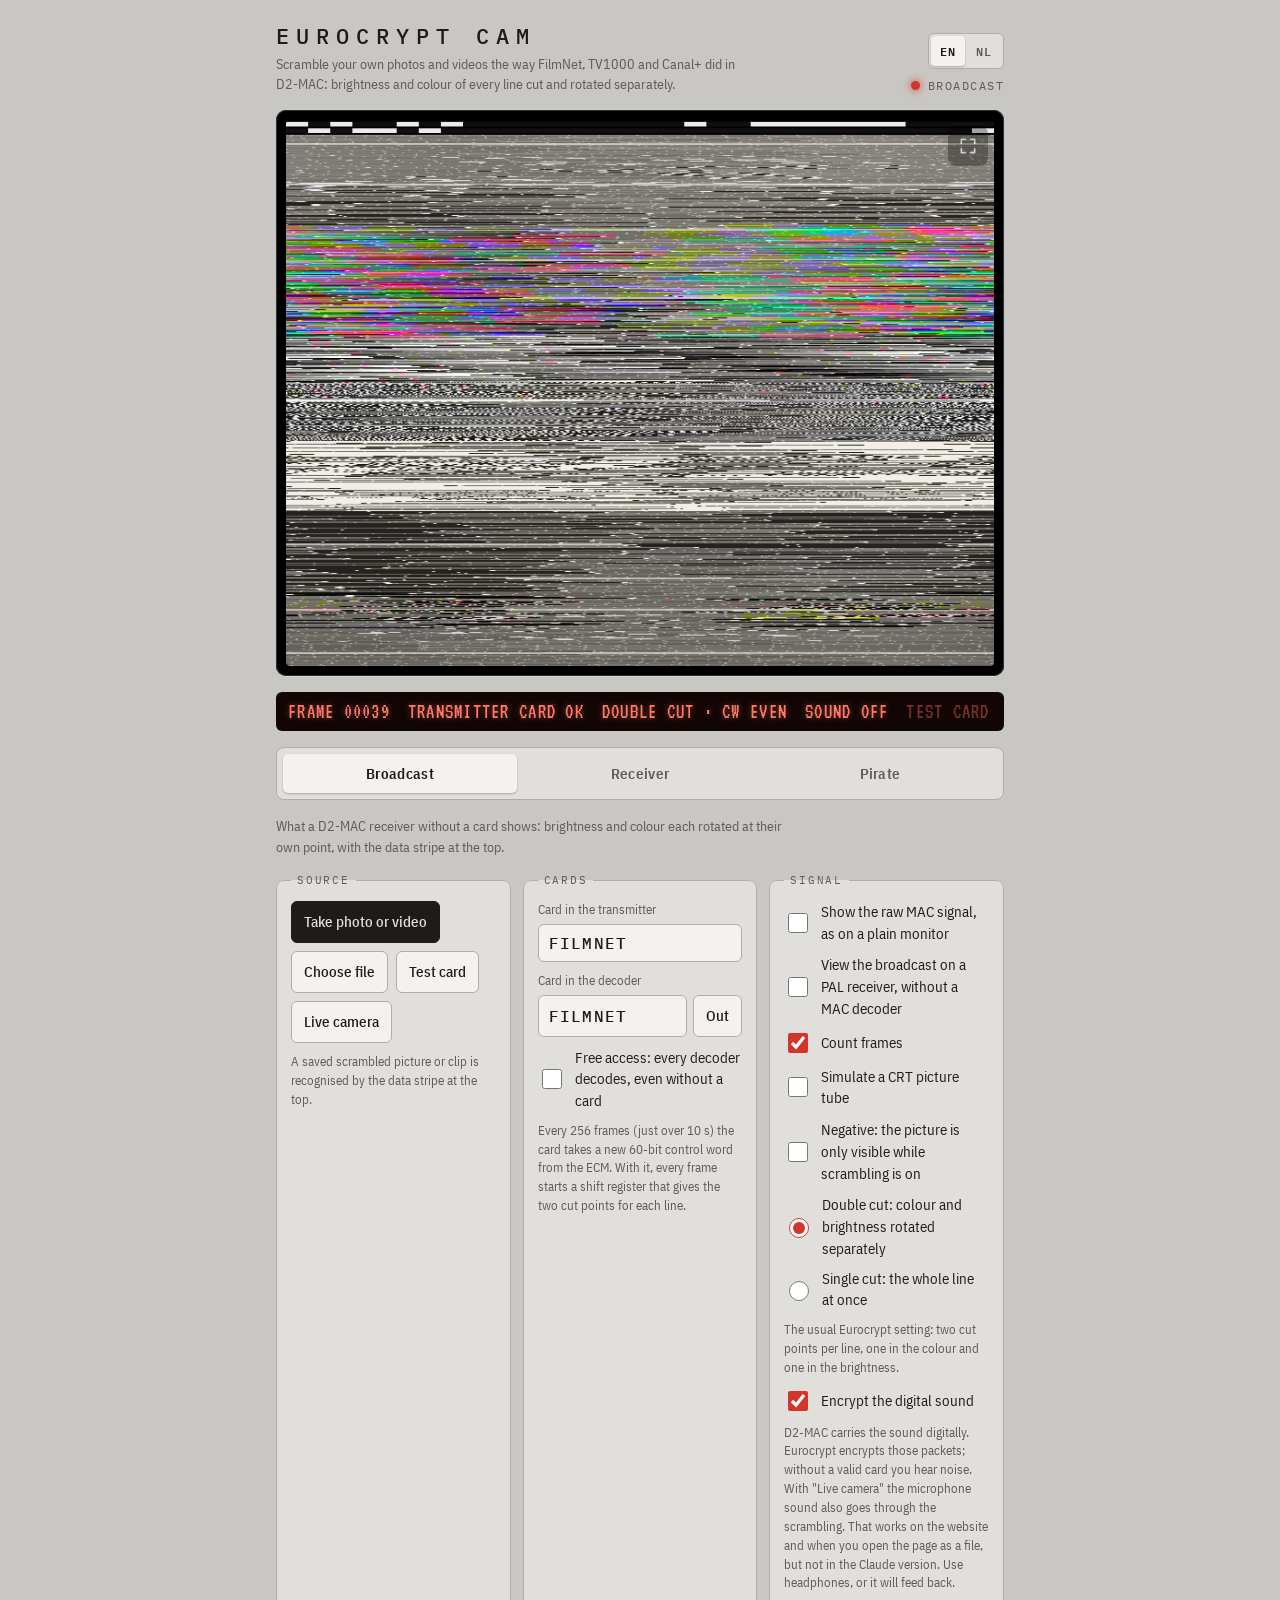
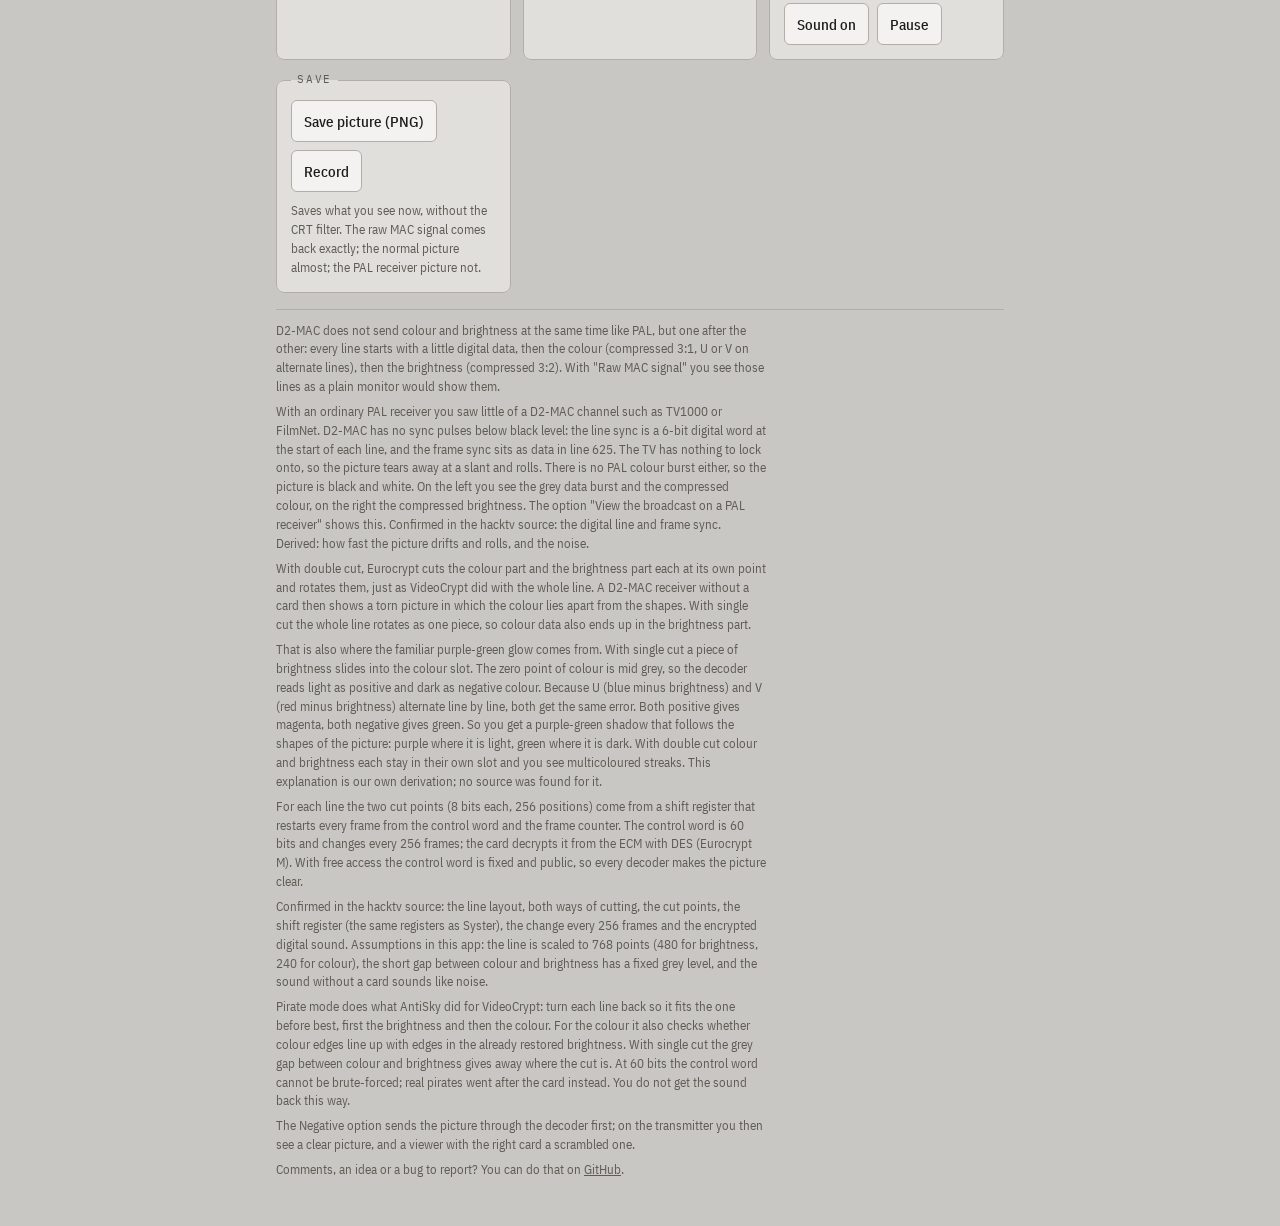
==== commit 3b95803b: "Eurocrypt: doorlopend kraken op alle kernen" ====
--- a/eurocrypt/index.html
+++ b/eurocrypt/index.html
@@ -905,25 +905,27 @@
 for (const id of ['optSound', 'optRaw', 'optPalRx']) $(id).addEventListener('change', () => render());
 for (const id of ['txKey', 'rxKey', 'optFree', 'optFrame', 'optNeg']) $(id).addEventListener('input', () => { state.crack = null; render(); });
 
-$('btnCrack').onclick = async (ev, live) => {
+async function crackJob(ch, info, truth, live){
+  const prog = live ? null : async f => { state.msg = 'Kraken ' + Math.round(f * 100) + '%'; render(); await new Promise(r => setTimeout(r, 0)); };
+  // free access needs no cracking: the control word is public
+  const plan = info.free ? planFor(0, info.frame, info.single, true) : await PAR.run('crack', [ch, info.single, prog], live);
+  const clear = unscrambleMux(ch, plan);
+  pctx.putImageData(decodeMux(clear), 0, 0);
+  octx.fillStyle = '#000'; octx.fillRect(0, 0, W, H); octx.imageSmoothingEnabled = true; octx.drawImage(picC, 0, BAR, W, ROWS);
+  const img = octx.getImageData(0, 0, W, H);
+  if (!truth && rxKey() && checkBits(keyHash(rxKey())) === info.check) truth = planFor(keyHash(rxKey()), info.frame, info.single, info.free);
+  let score = info.free ? 'Vrije toegang' : 'Gekraakt';
+  if (truth && !info.free){ const sc = planScore(truth, plan); score = info.single ? `${sc.okC}/${sc.tot} lijnen goed` : `Y ${sc.okY} · C ${sc.okC} van ${sc.tot}`; }
+  return { img, score };
+}
+const liveOk = () => true;
+$('btnCrack').onclick = async () => {
   if (state.cracking) return;
-  if (!live) setPaused(true);
-  state.cracking = true; if (!live){ state.crack = null; render(); } $('btnCrack').disabled = true;
-  const ch = state.channel, info = state.chInfo;
+  setPaused(true);
+  state.cracking = true; state.crack = null; render(); $('btnCrack').disabled = true;
   try {
-    if (!info) throw new Error('no signal');
-    const prog = live ? null : async f => { state.msg = 'Kraken ' + Math.round(f * 100) + '%'; render(); await new Promise(r => setTimeout(r, 0)); };
-    // free access needs no cracking: the control word is public
-    const plan = info.free ? planFor(0, info.frame, info.single, true) : await crack(ch, info.single, prog);
-    const clear = unscrambleMux(ch, plan);
-    pctx.putImageData(decodeMux(clear), 0, 0);
-    octx.fillStyle = '#000'; octx.fillRect(0, 0, W, H); octx.imageSmoothingEnabled = true; octx.drawImage(picC, 0, BAR, W, ROWS);
-    const img = octx.getImageData(0, 0, W, H);
-    let truth = state.chTrue;
-    if (!truth && rxKey() && checkBits(keyHash(rxKey())) === info.check) truth = planFor(keyHash(rxKey()), info.frame, info.single, info.free);
-    let score = info.free ? 'Vrije toegang' : 'Gekraakt';
-    if (truth && !info.free){ const sc = planScore(truth, plan); score = info.single ? `${sc.okC}/${sc.tot} lijnen goed` : `Y ${sc.okY} · C ${sc.okC} van ${sc.tot}`; }
-    state.crack = { img, score }; state.msg = 'Klaar';
+    if (!state.chInfo) throw new Error('no signal');
+    state.crack = await crackJob(state.channel, state.chInfo, state.chTrue, false); state.msg = 'Klaar';
   } catch (e) { state.msg = 'Kraken mislukt'; }
   state.cracking = false; $('btnCrack').disabled = false; render();
 };
@@ -1218,34 +1220,92 @@
   });
 })();
 </script>
+<!--par--><script>
+// a pool of workers, each running this page's CORE code; heavy crack calls go there, results come back by message
+const PAR = (() => {
+  const N = Math.max(1, Math.min(8, (navigator.hardwareConcurrency || 2) - 1));
+  let pool = null, broken = false, nextId = 1, mainBusy = false;
+  const jobs = new Map();
+  function coreSource(){
+    for (const s of document.scripts){ const t = s.textContent, a = t.indexOf('/* CORE START */'), b = t.indexOf('/* CORE END */'); if (a >= 0 && b > a) return t.slice(a, b); }
+    return null;
+  }
+  function init(){
+    if (pool || broken) return;
+    try {
+      const core = coreSource(); if (!core) throw new Error('no core');
+      const tail = '\nself.onmessage = async e => { const { id, fn, args } = e.data; try { const r = await self[fn](...args); self.postMessage({ id, r }); } catch (err) { self.postMessage({ id, err: String(err && err.message || err) }); } };';
+      const url = URL.createObjectURL(new Blob([core + tail], { type: 'text/javascript' }));
+      pool = [];
+      for (let i = 0; i < N; i++){
+        const w = new Worker(url), slot = { w, busy: false };
+        w.onmessage = e => { const j = jobs.get(e.data.id); if (!j) return; jobs.delete(e.data.id); slot.busy = false; e.data.err ? j.reject(new Error(e.data.err)) : j.resolve(e.data.r); };
+        w.onerror = e => { e.preventDefault && e.preventDefault(); fail(); };
+        pool.push(slot);
+      }
+    } catch (e) { fail(); }
+  }
+  function fail(){
+    broken = true;
+    if (pool) for (const s of pool) try { s.w.terminate(); } catch (e) {}
+    pool = null;
+    for (const [id, j] of jobs){ jobs.delete(id); j.retry(); }
+  }
+  const onMain = (fn, args) => self[fn](...args);
+  return {
+    get workers(){ init(); return pool ? pool.length : 0; },
+    free(){ init(); if (pool) return pool.filter(s => !s.busy).length; return mainBusy ? 0 : 1; },
+    // fn: name of a CORE function; args may hold a progress callback, which a worker cannot take (it gets null)
+    async run(fn, args, useWorker){
+      if (useWorker){ init(); const slot = pool && pool.find(s => !s.busy);
+        if (slot){
+          const clean = args.map(a => typeof a === 'function' ? null : a);
+          return new Promise((resolve, reject) => {
+            const id = nextId++; slot.busy = true;
+            jobs.set(id, { resolve, reject, retry: () => { Promise.resolve().then(() => onMain(fn, clean)).then(resolve, reject); } });
+            try { slot.w.postMessage({ id, fn, args: clean }); } catch (e) { jobs.delete(id); slot.busy = false; Promise.resolve().then(() => onMain(fn, clean)).then(resolve, reject); }
+          });
+        }
+      }
+      mainBusy = true;
+      try { return await onMain(fn, args); } finally { mainBusy = false; }
+    }
+  };
+})();
+// frames per second over the last few finished pictures
+function makeRate(){ const t = []; return { tick(){ t.push(performance.now()); if (t.length > 12) t.shift(); }, get fps(){ return t.length < 2 ? 0 : (t.length - 1) * 1000 / (t[t.length - 1] - t[0]); }, reset(){ t.length = 0; } }; }
+</script><!--/par-->
 <!--live--><script>
-// keeps cracking whatever is on the air, as fast as the computer allows; the picture lags a little behind
+// keeps cracking whatever is on the air: every free core takes the newest picture; the picture lags a little behind
 (() => {
   const btn = document.getElementById('btnCrack'); if (!btn || document.getElementById('btnLiveCrack')) return;
   const lb = document.createElement('button');
   lb.type = 'button'; lb.className = 'btn'; lb.id = 'btnLiveCrack'; lb.setAttribute('aria-pressed', 'false'); lb.textContent = 'Doorlopend kraken';
   btn.after(lb);
-  let on = false, busy = false, avg = 0;
-  const stop = () => { on = false; lb.setAttribute('aria-pressed', 'false'); lb.textContent = 'Doorlopend kraken'; };
+  let on = false, sent = 0, shown = 0, lastCh = null, gen = 0;
+  const rate = makeRate();
+  const stop = () => { on = false; gen++; lb.setAttribute('aria-pressed', 'false'); lb.textContent = 'Doorlopend kraken'; };
   lb.addEventListener('click', () => {
     if (on){ stop(); return; }
-    on = true; avg = 0; lb.setAttribute('aria-pressed', 'true'); lb.textContent = 'Stop met kraken';
+    on = true; gen++; rate.reset(); lb.setAttribute('aria-pressed', 'true'); lb.textContent = 'Stop met kraken';
     state.crack = null; setPaused(false);
   });
-  btn.addEventListener('click', e => { if (e.isTrusted) stop(); }, true);    // one picture by hand stops the stream
+  btn.addEventListener('click', e => { if (e.isTrusted) stop(); }, true);
   for (const id of ['tab-tx', 'tab-rx']){ const t = document.getElementById(id); if (t) t.addEventListener('click', stop); }
-  async function once(){
-    busy = true; const t0 = performance.now();
-    try { await btn.onclick(null, true); } catch (e) {}
-    const dt = performance.now() - t0; avg = avg ? 0.8 * avg + 0.2 * dt : dt;
-    if (on && state.crack) state.crack.score = (state.crack.score ? state.crack.score + ' · ' : '') + (1000 / avg).toFixed(1) + ' beelden/s';
-    busy = false;
-    if (on) render();
+  function dispatch(){
+    const ch = state.channel, info = state.chInfo, truth = state.chTrue;
+    if (!info || ch === lastCh || !liveOk(info)) return;
+    lastCh = ch; const seq = ++sent, g = gen;
+    crackJob(ch, info, truth, true).then(res => {
+      if (!on || g !== gen) return;
+      rate.tick();
+      if (seq > shown){ shown = seq; res.score = (res.score ? res.score + ' · ' : '') + rate.fps.toFixed(1) + ' beelden/s'; state.crack = res; render(); }
+    }).catch(() => {});
   }
   const orig = step;
   step = function(){
     orig();
-    if (on && state.view === 'crack' && !state.paused && !state.cracking && !busy) once();
+    if (on && state.view === 'crack' && !state.paused && !state.cracking) while (PAR.free() > 0 && state.channel !== lastCh) dispatch();
   };
 })();
 </script><!--/live-->
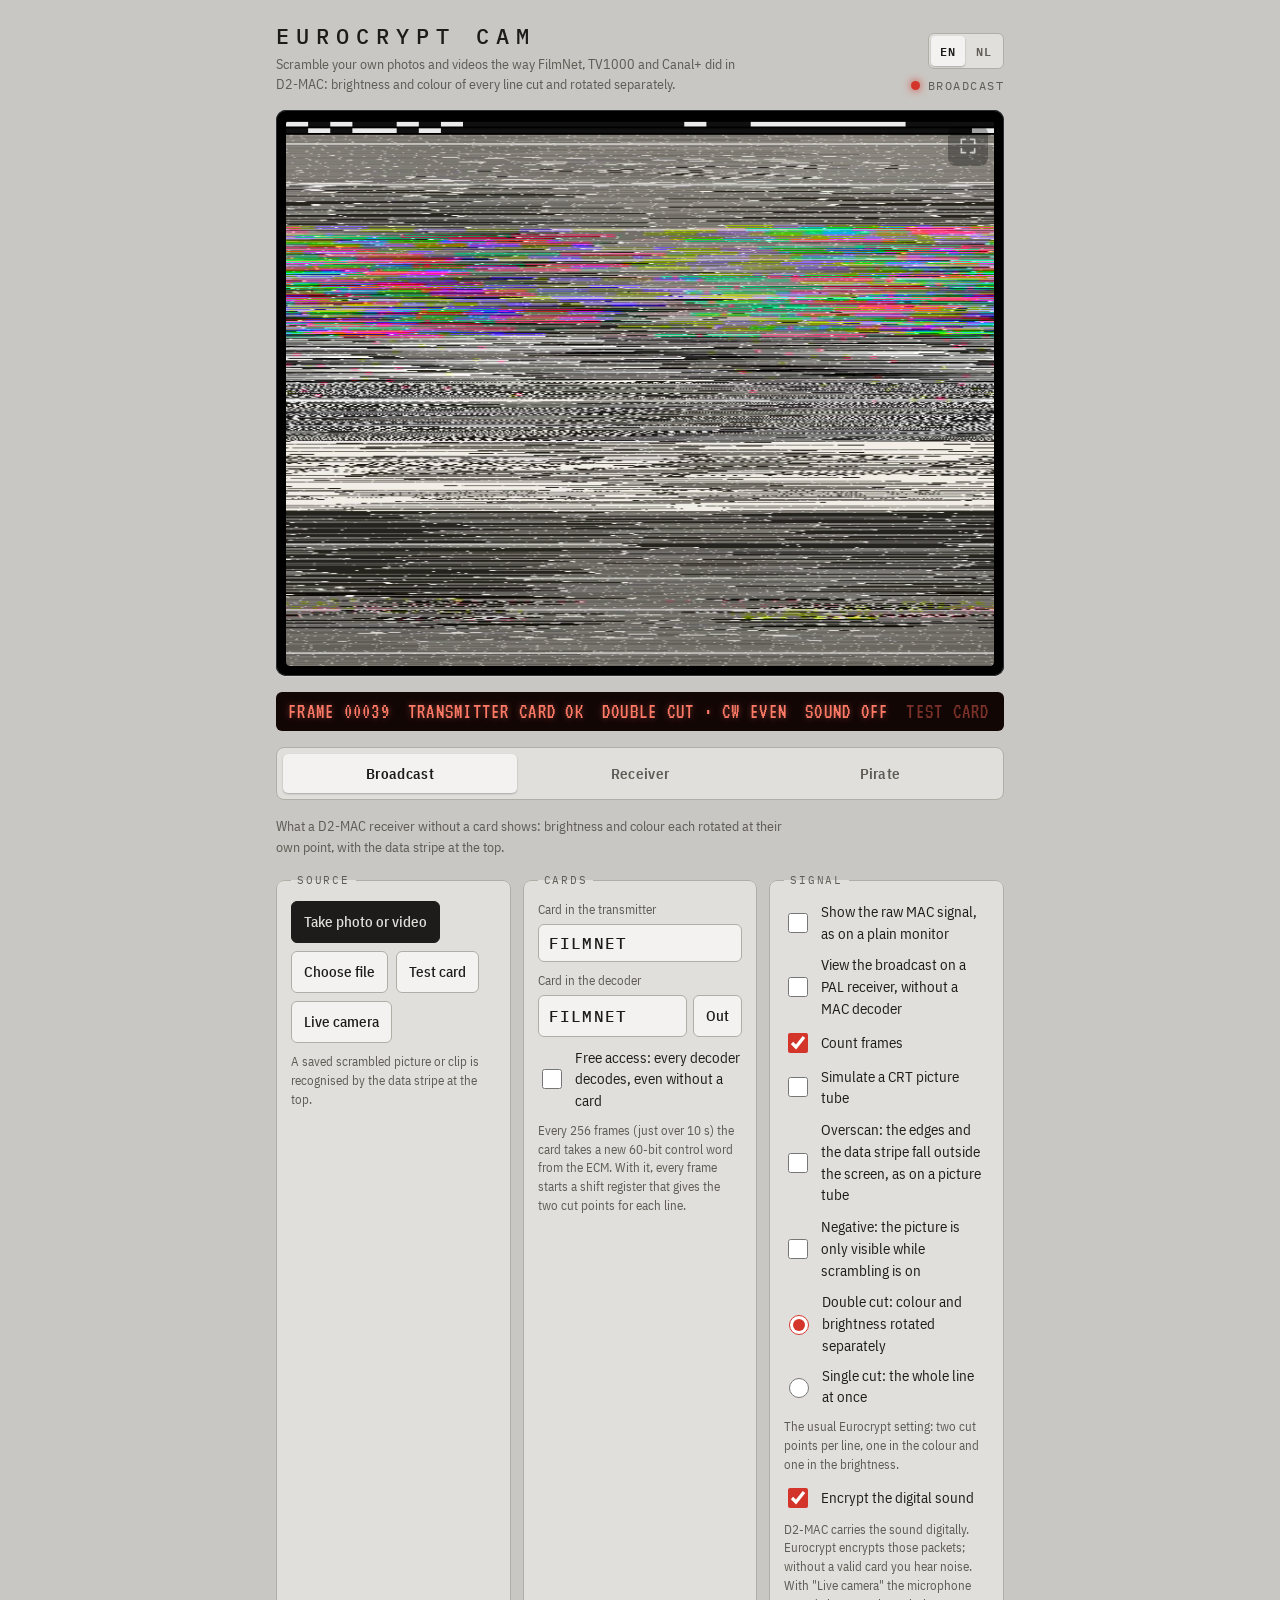
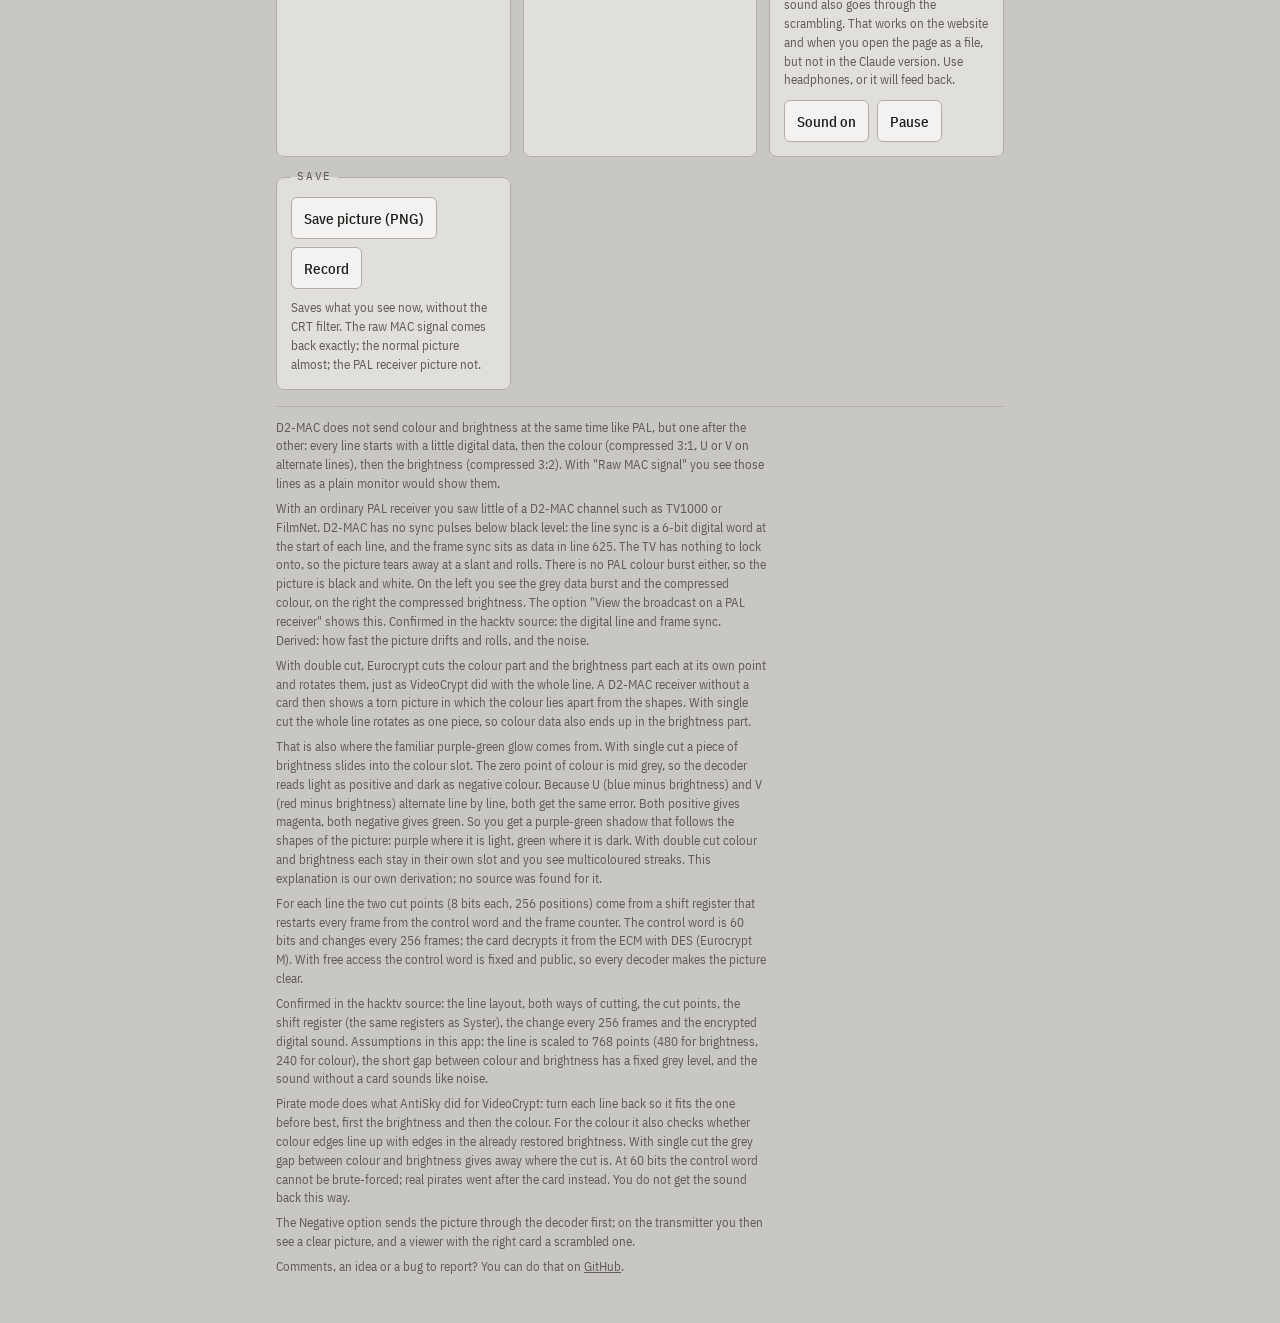
==== commit 83e2e654: "Eurocrypt: overscan los van CRT" ====
--- a/eurocrypt/index.html
+++ b/eurocrypt/index.html
@@ -92,7 +92,7 @@
 .bezel.crtgl{border-radius:22px;padding:14px}
 .bezel.crtgl .screen{border-radius:18px / 22px}
 .bezel.crtgl canvas#out{visibility:hidden}
-.bezel.crt.os canvas#out{transform:scale(1.124,1.098)}
+.bezel.os canvas#out{transform:scale(1.124,1.098)}
 .vcr{display:flex;flex-wrap:wrap;gap:6px}
 .vcr .btn{flex:1 1 0;min-width:0;padding-inline:4px;font-family:var(--font-mono),system-ui,sans-serif}
 .vcrpos{width:100%;accent-color:var(--led)}
@@ -199,7 +199,7 @@
       <label class="toggle"><input type="checkbox" id="optPalRx"> Uitzending bekijken op een PAL-ontvanger, zonder MAC-decoder</label>
       <label class="toggle"><input type="checkbox" id="optFrame" checked> Beelden doortellen</label>
       <label class="toggle"><input type="checkbox" id="optCrt"> CRT-beeldbuis nabootsen</label>
-      <label class="toggle" id="lblOverscan" hidden><input type="checkbox" id="optOverscan" checked> Overscan: de randen en de datastreep vallen buiten beeld, zoals op een beeldbuis</label>
+      <label class="toggle" id="lblOverscan"><input type="checkbox" id="optOverscan"> Overscan: de randen en de datastreep vallen buiten beeld, zoals op een beeldbuis</label>
       <label class="toggle"><input type="checkbox" id="optNeg"> Negatief: het beeld is alleen te zien als de scrambling aan staat</label>
       <div class="sys" role="radiogroup" aria-label="Systeem">
         <label class="toggle"><input type="radio" name="sys" id="sysDouble" value="double" checked> Dubbele snede: kleur en helderheid apart rondgedraaid</label>
@@ -1155,14 +1155,13 @@
   const gl = on && CRT.start($('out'));
   if (!on) CRT.stop();
   CRT.overscan = $('optOverscan').checked;
-  $('lblOverscan').hidden = !on;
   bz.classList.toggle('crtgl', !!gl);
   bz.classList.toggle('crt', on && !gl);                  // without WebGL: the simple CSS version
-  bz.classList.toggle('os', on && CRT.overscan);
+  bz.classList.toggle('os', CRT.overscan);
   try { localStorage.setItem('crt', on ? '1' : '0'); } catch (e) {}
 }
 CRT.onfail = () => { if ($('optCrt').checked) setCrt(true); };
-try { if (localStorage.getItem('overscan') === '0') $('optOverscan').checked = false; } catch (e) {}
+try { if (localStorage.getItem('overscan') === '1') $('optOverscan').checked = true; } catch (e) {}
 $('optOverscan').addEventListener('change', e => { try { localStorage.setItem('overscan', e.target.checked ? '1' : '0'); } catch (x) {} setCrt($('optCrt').checked); });
 try { if (localStorage.getItem('crt') === '1') $('optCrt').checked = true; } catch (e) {}
 setCrt($('optCrt').checked);
